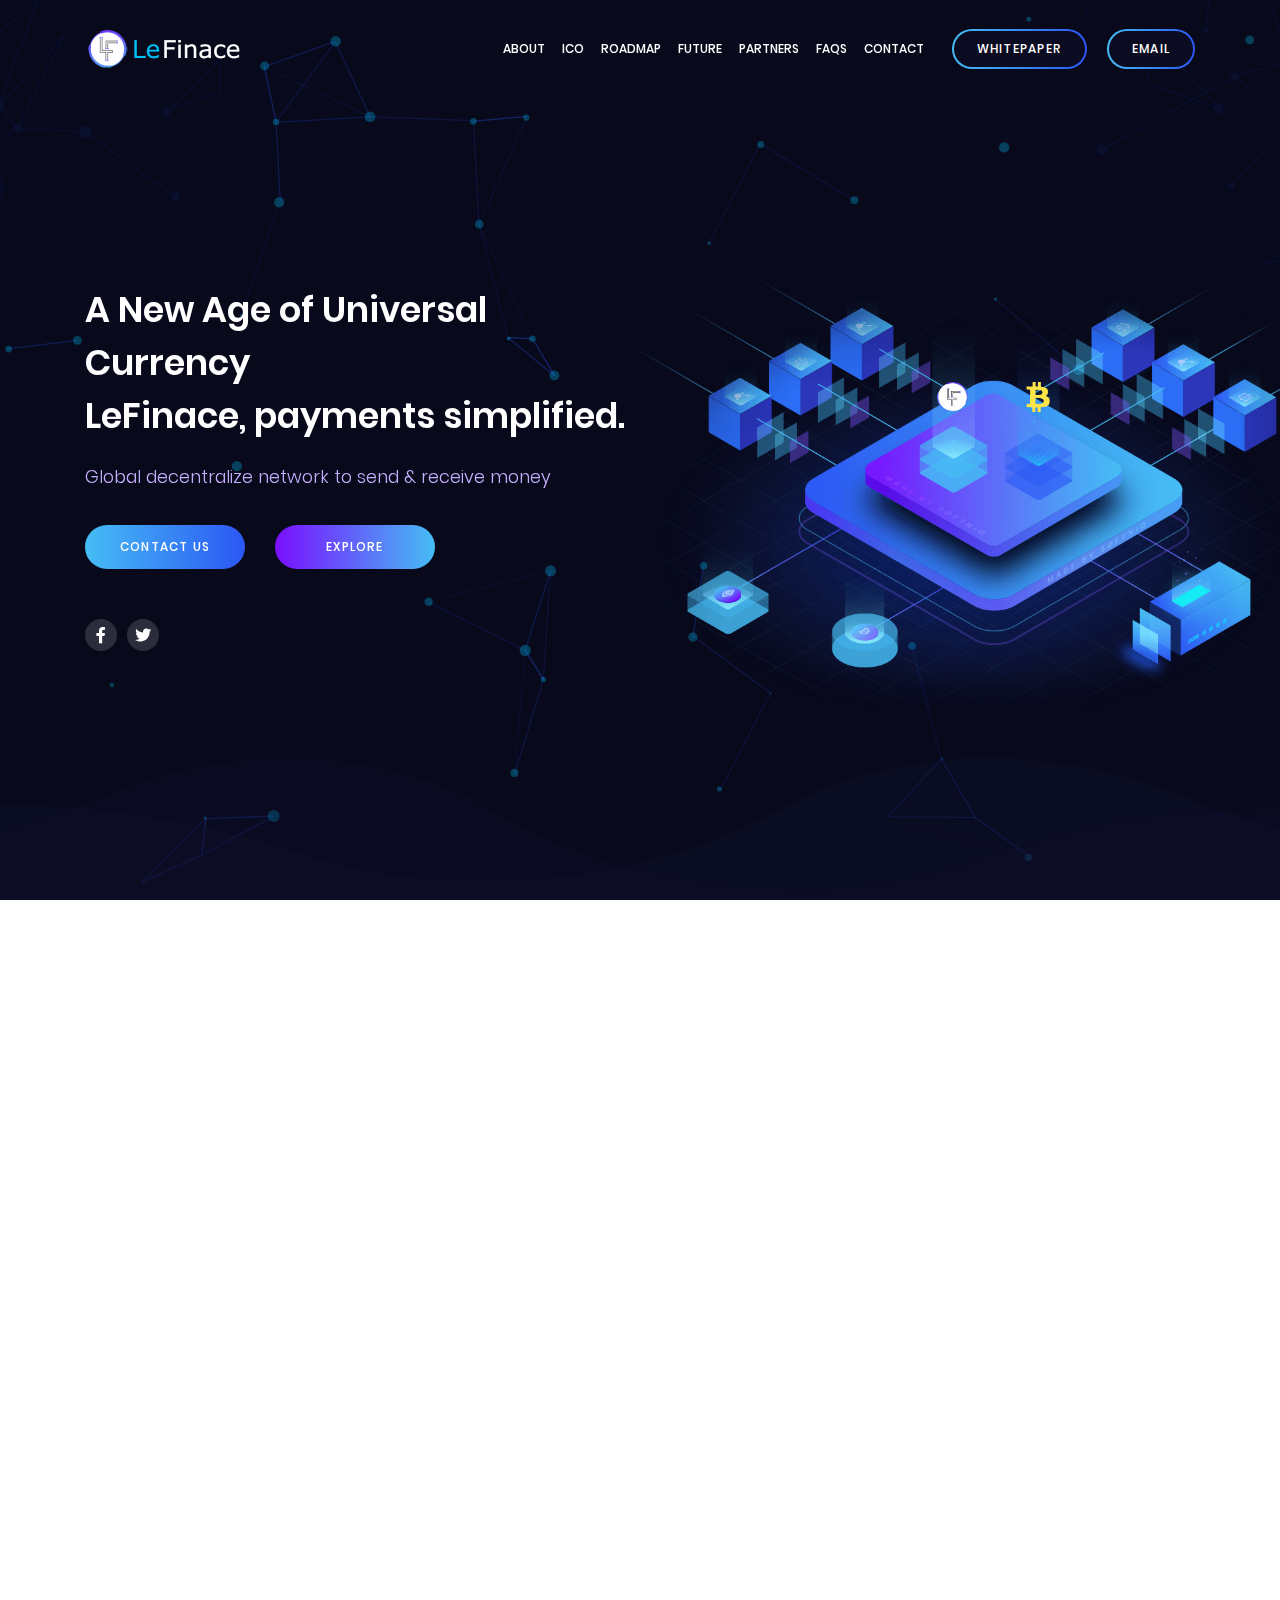
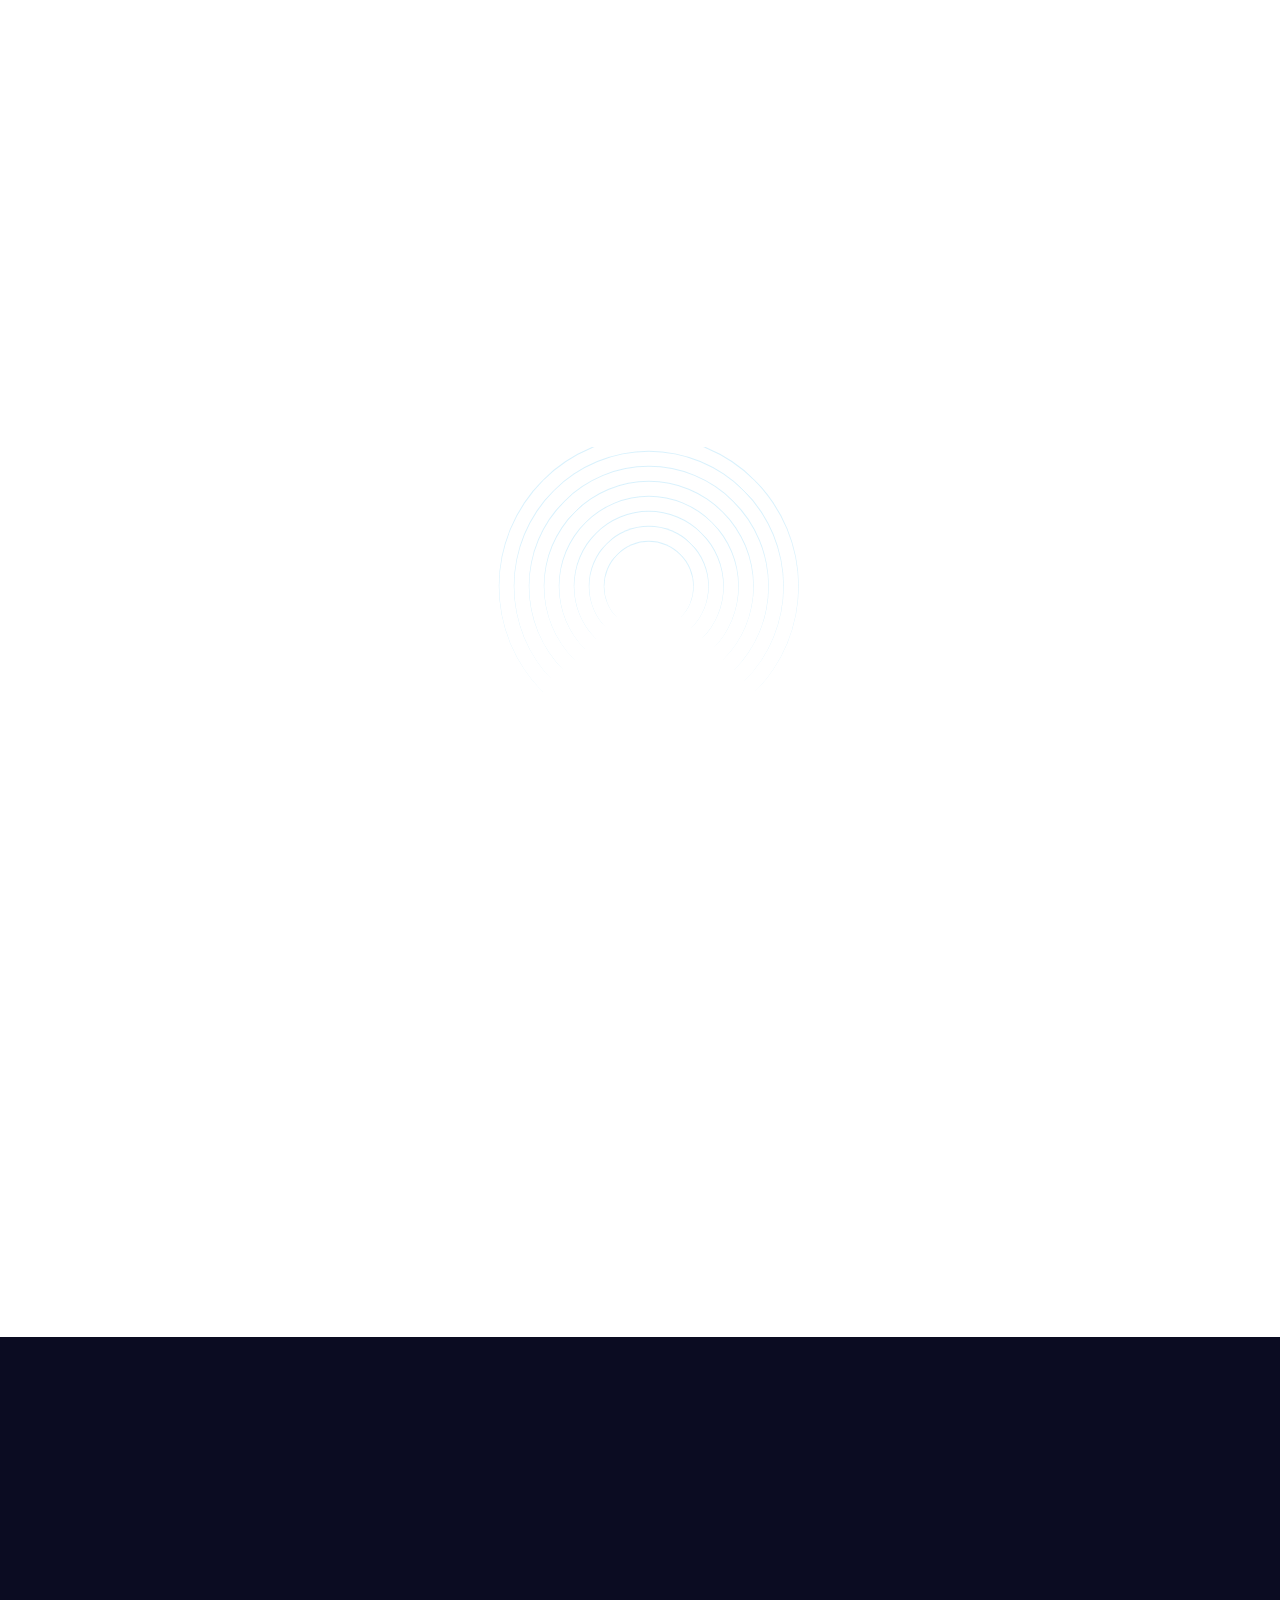
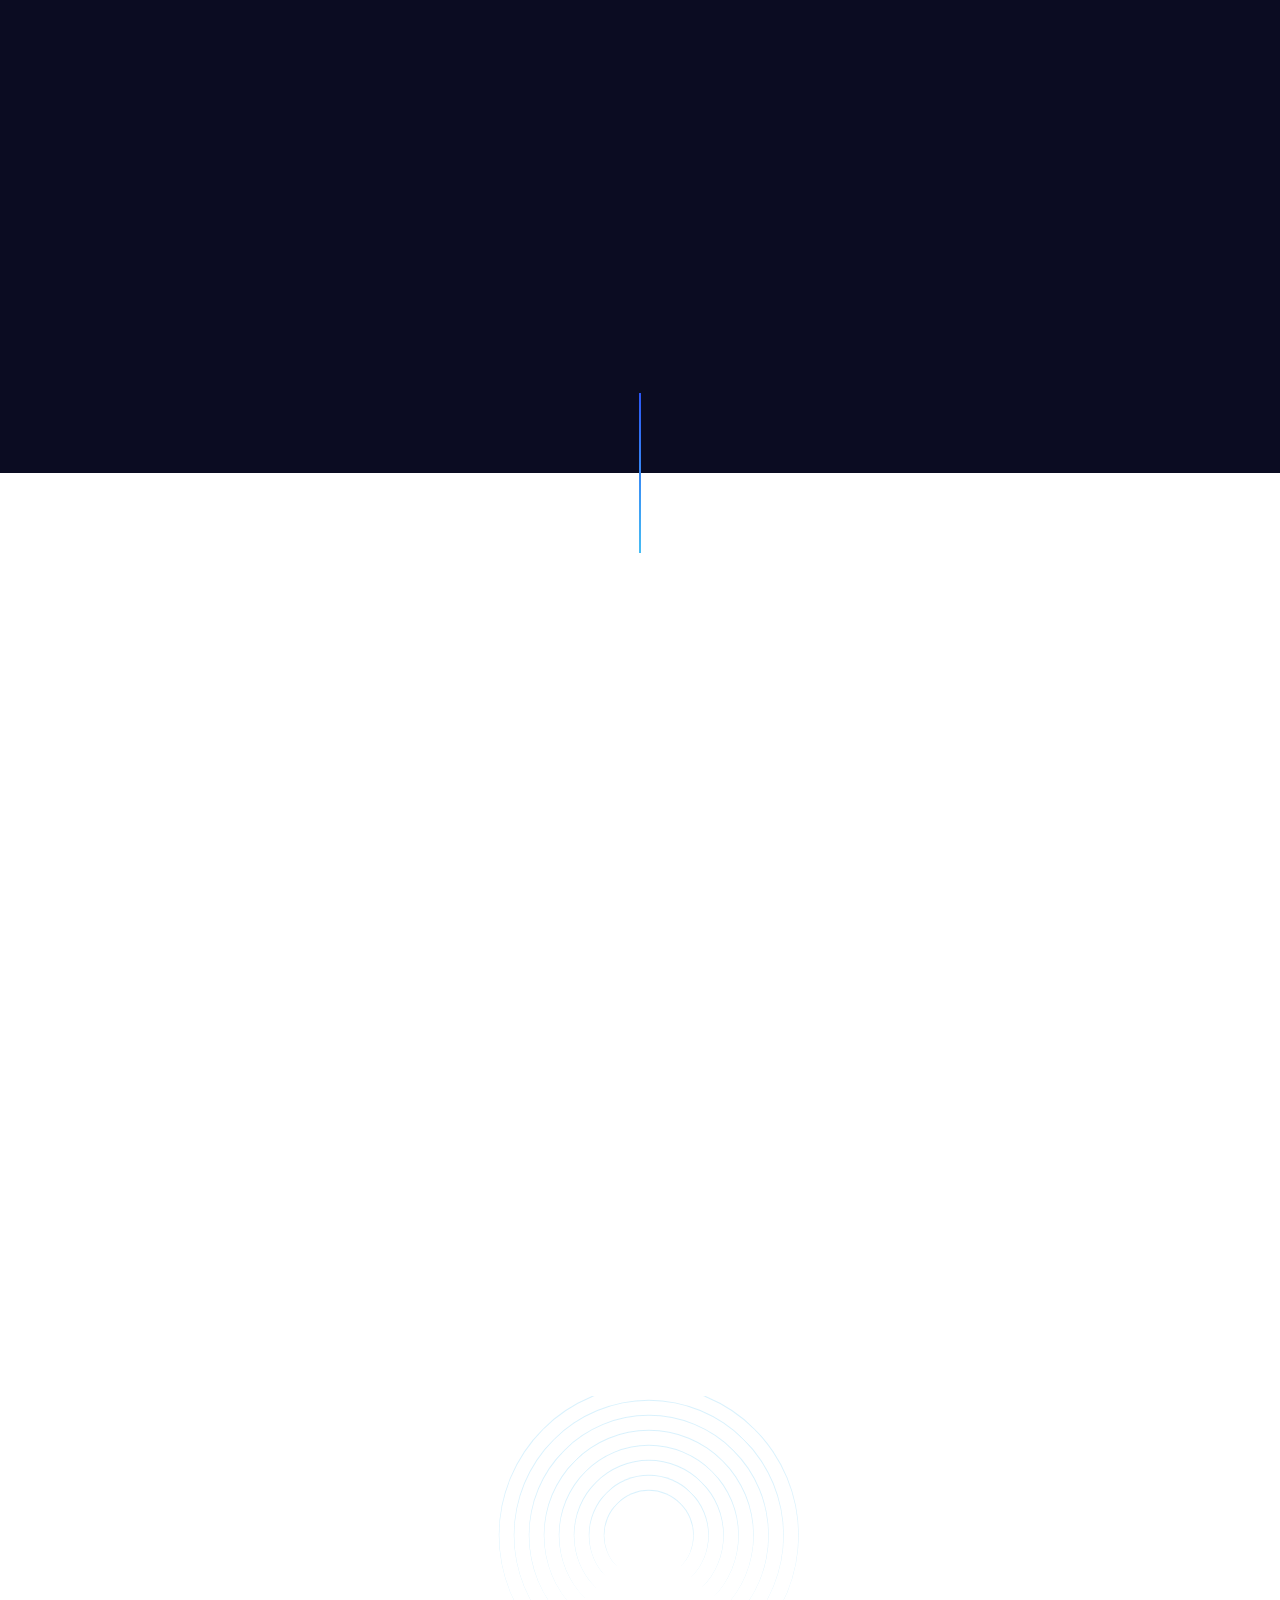
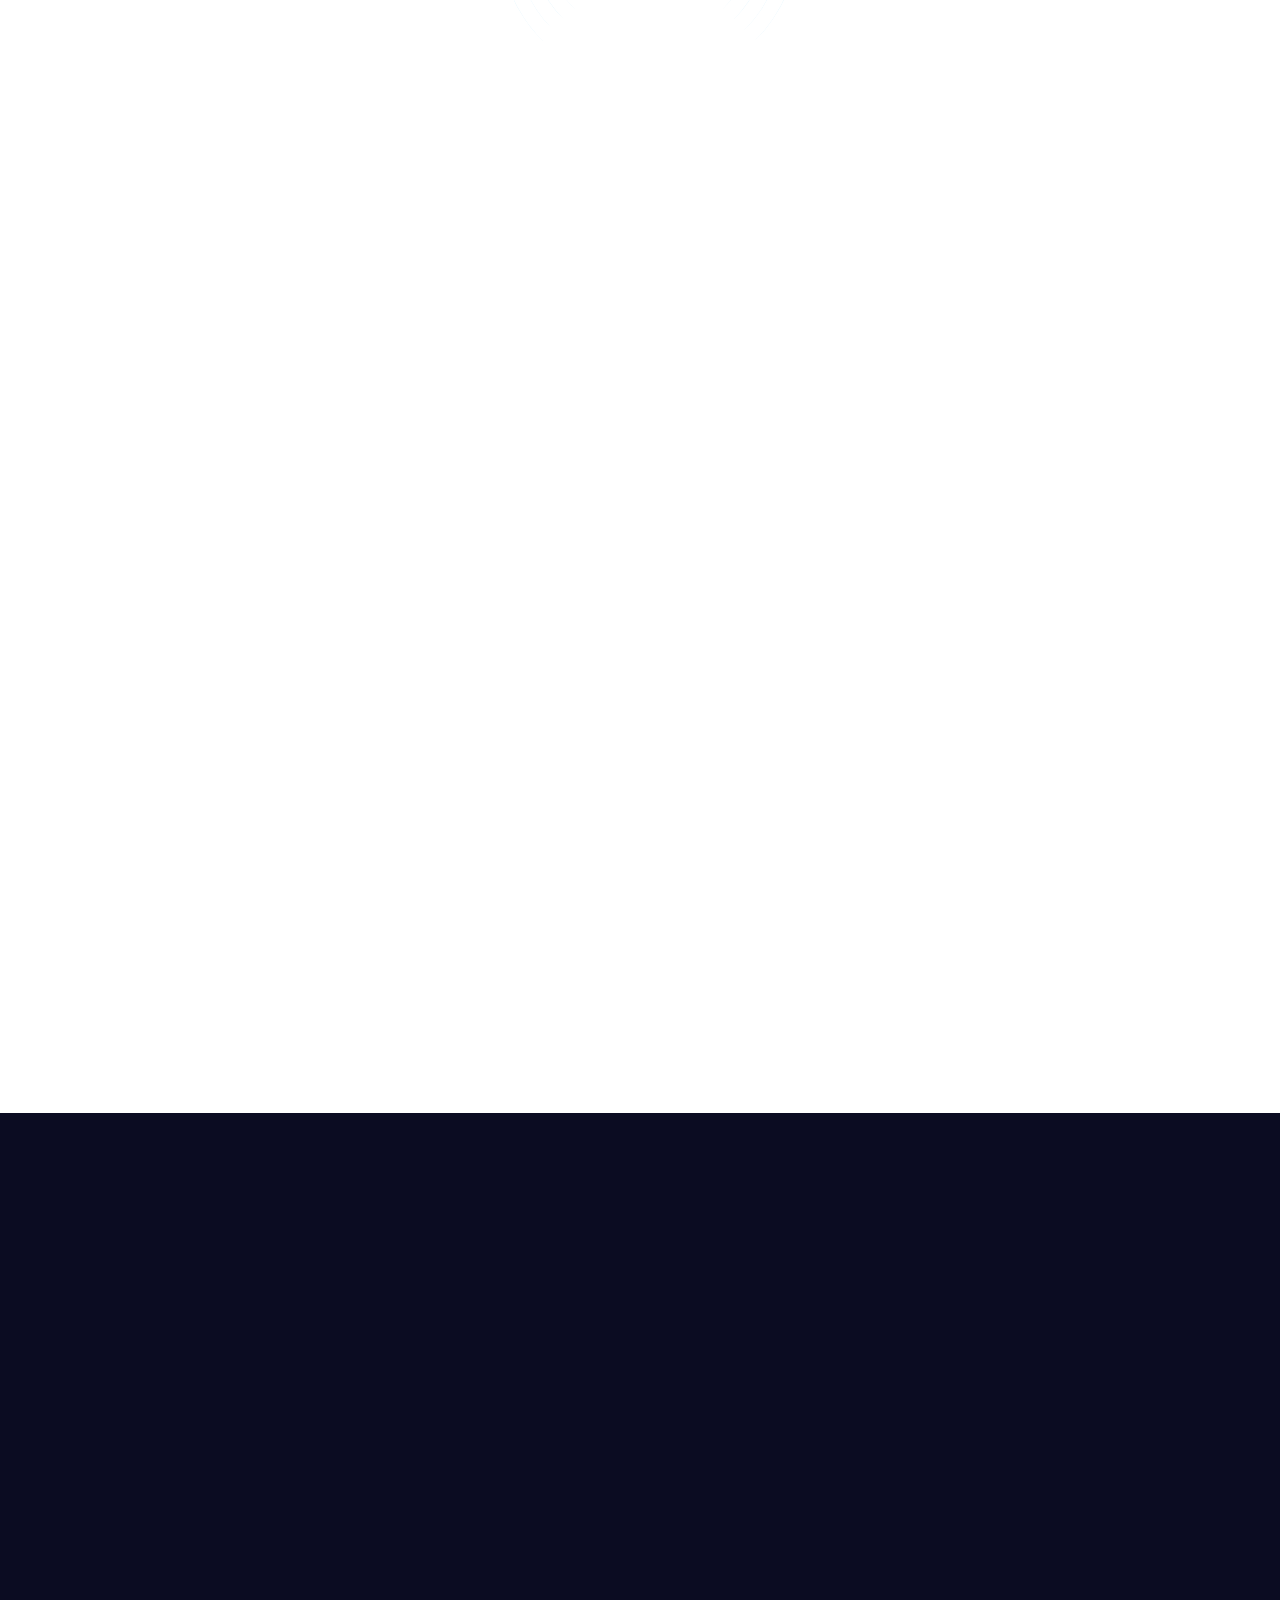
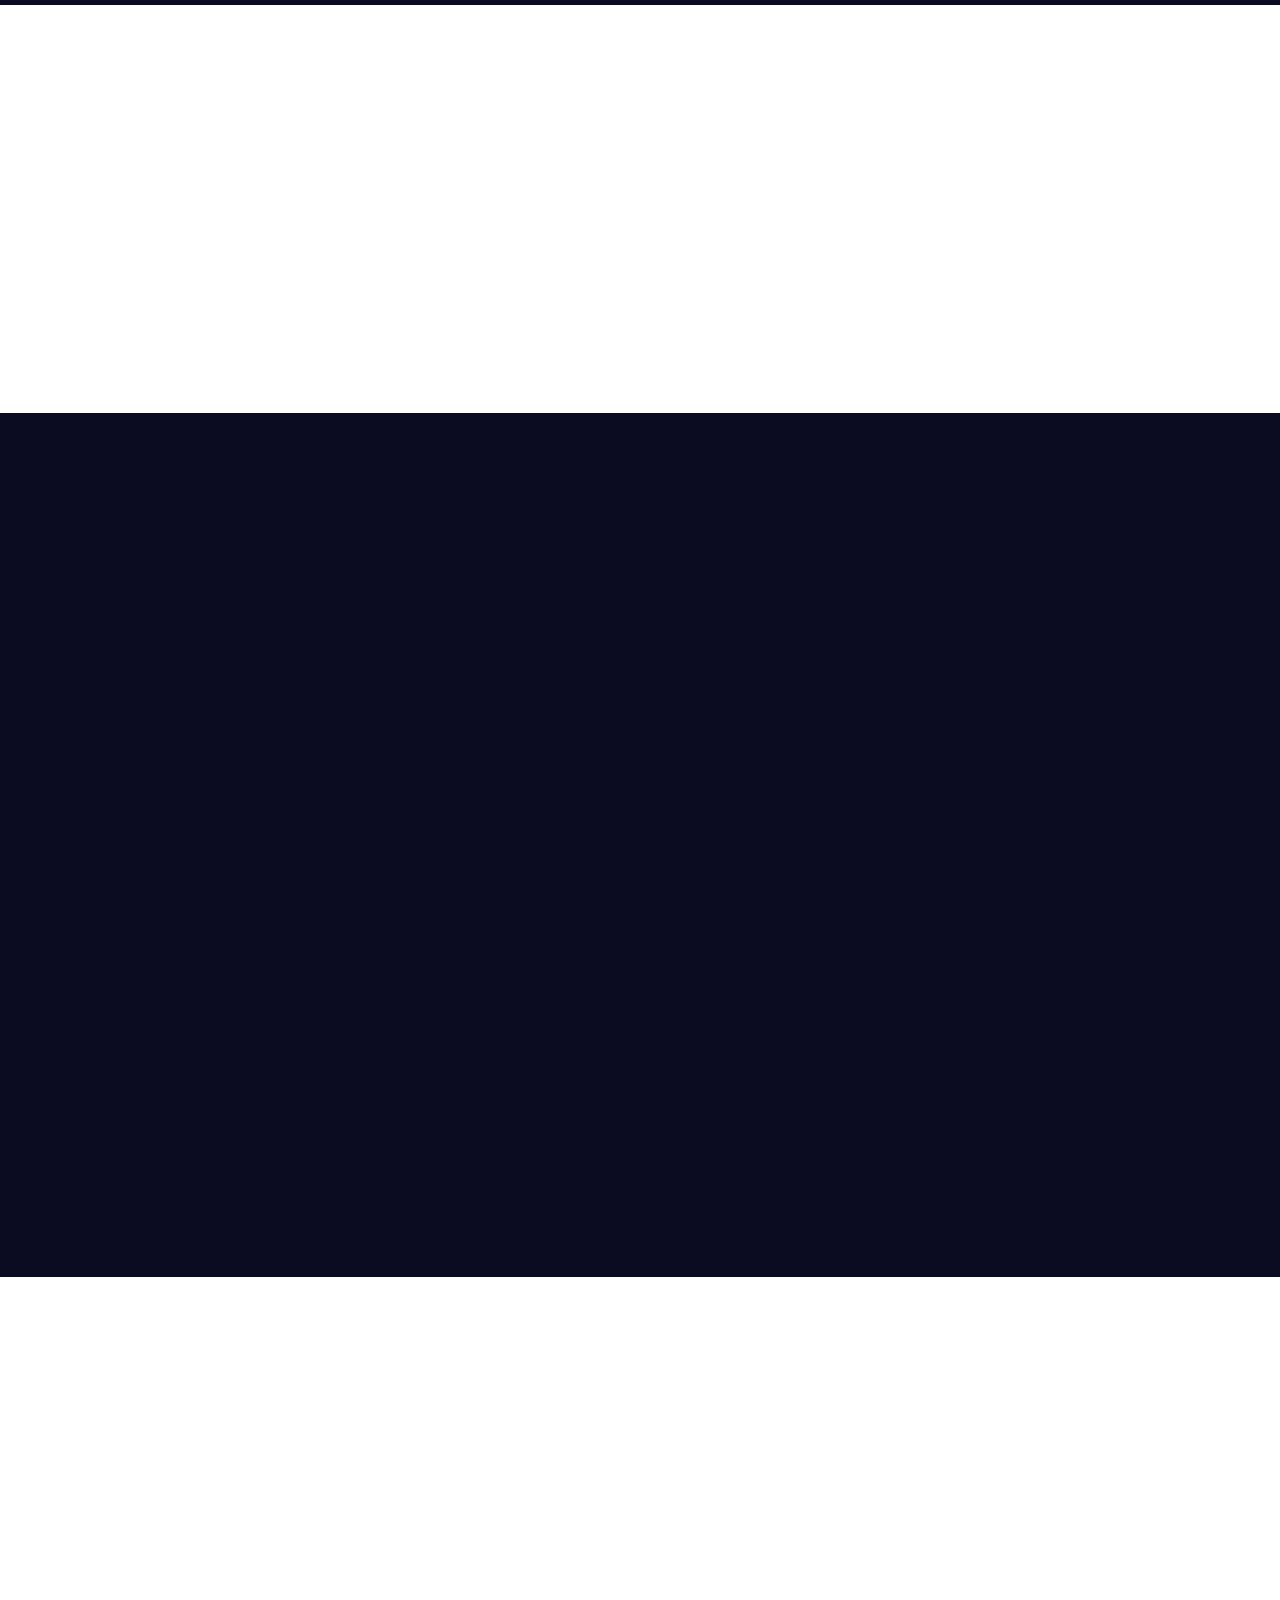
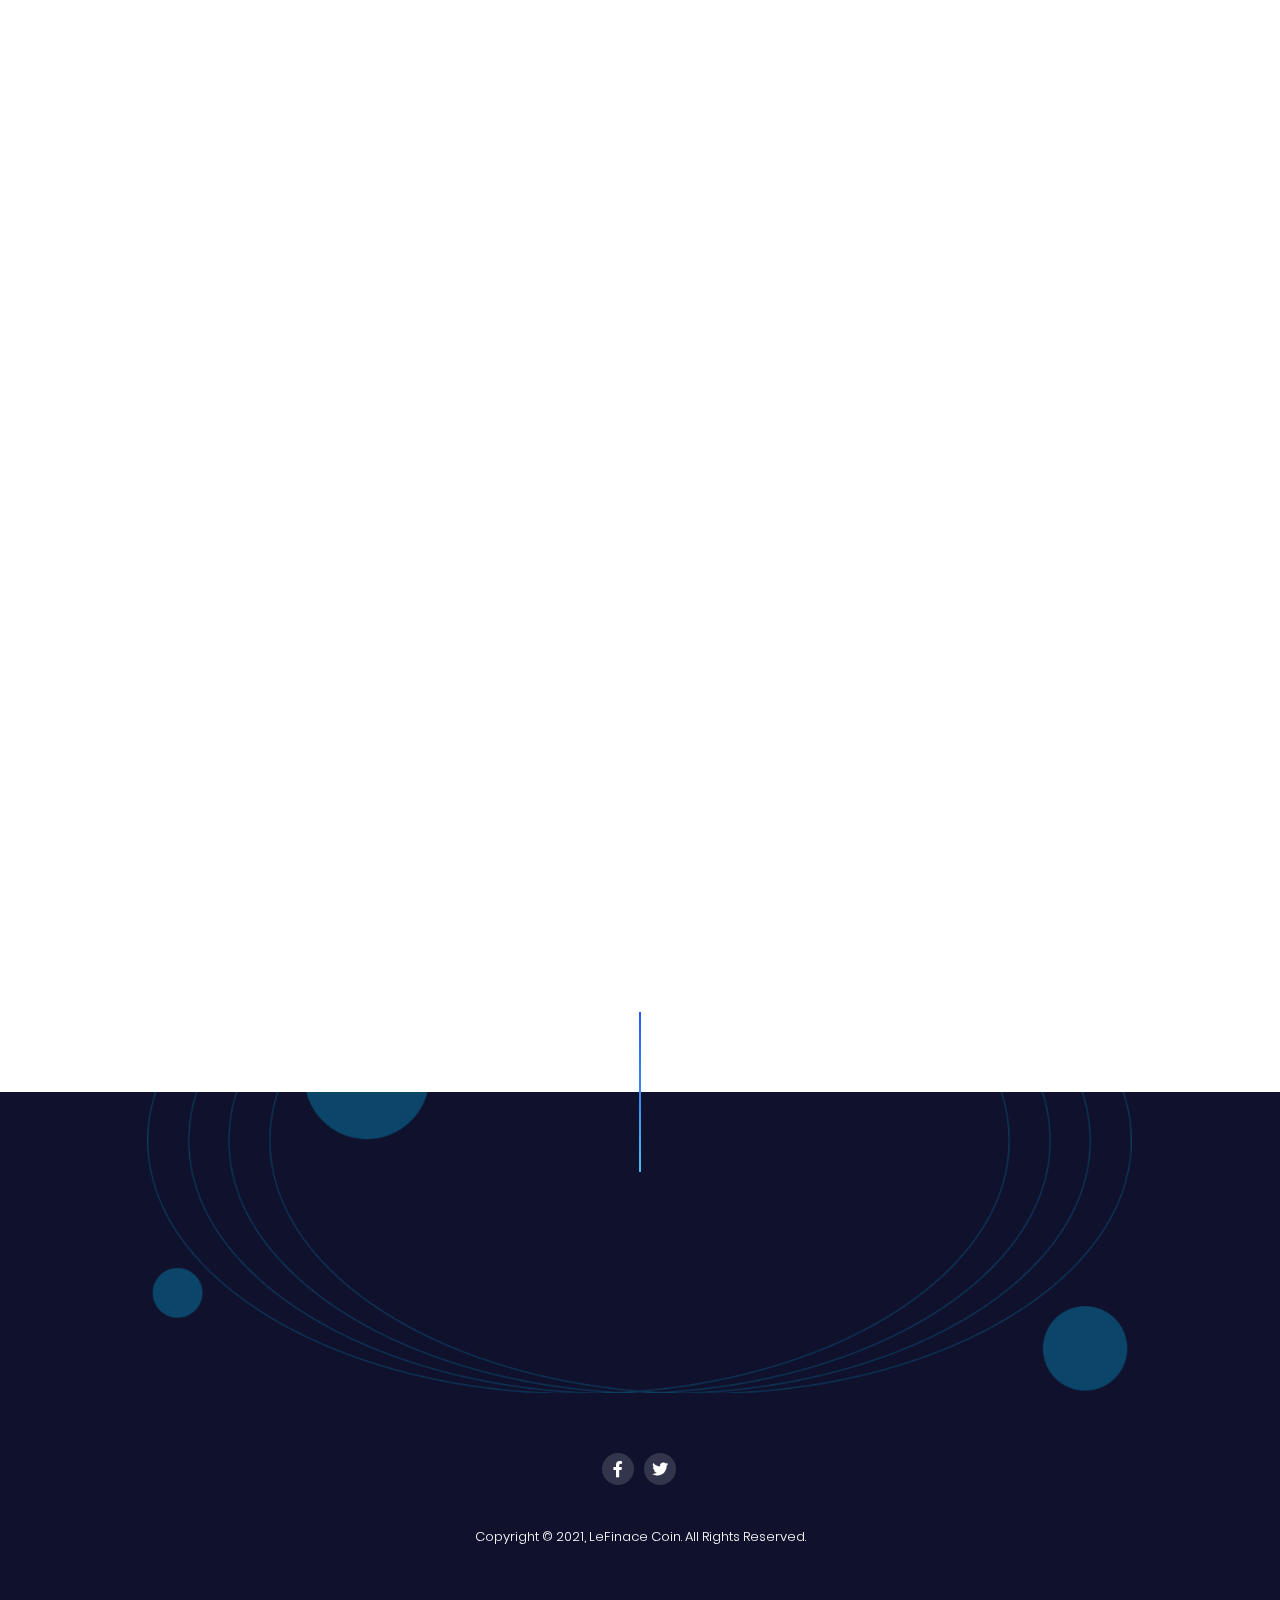
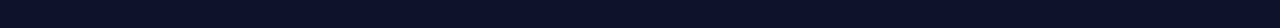
==== index.html @ d0186f38 "a" ====
<!DOCTYPE html>
<html lang="zxx" class="js">
<head>
	<meta charset="utf-8">
<meta name="author" content="Softnio">
<meta name="viewport" content="width=device-width, initial-scale=1, shrink-to-fit=no">
<meta name="description" content="">
<!-- Fav Icon  -->
<link rel="shortcut icon" href="images/favicon.png">
<!-- Site Title  -->
<title>LeFinace | Payments Simplified. New Trending Cryptocurrency 2021</title>
<!-- Bundle and Base CSS -->
<link rel="stylesheet" href="assets/css/vendor.bundle.css?ver=1930">
<link rel="stylesheet" href="assets/css/style-dark.css?ver=1930" id="changeTheme">
<!-- Extra CSS -->
<link rel="stylesheet" href="assets/css/theme.css?ver=1930">



<!-- Global site tag (gtag.js) - Google Analytics -->
<script async src="https://www.googletagmanager.com/gtag/js?id=G-PCVY058B8C"></script>
<script>
  window.dataLayer = window.dataLayer || [];
  function gtag(){dataLayer.push(arguments);}
  gtag('js', new Date());

  gtag('config', 'G-PCVY058B8C');
</script>

</head>


    <body class="nk-body body-wider theme-dark mode-onepage">

	<div class="nk-wrap">
		<header class="nk-header page-header is-transparent is-sticky is-shrink is-dark" id="header">
		    <!-- Header @s -->
            <div class="header-main">
                <div class="header-container container">
                    <div class="header-wrap">
                        <!-- Logo @s -->
                        <div class="header-logo logo animated" data-animate="fadeInDown" data-delay=".65">
                            <a href="./" class="logo-link">
                                <img class="logo-dark" src="images/logo.png" srcset="images/logo.png 2x" alt="logo">
                                <img class="logo-light" src="images/logo.png" srcset="images/logo.png 2x" alt="logo">
                            </a>
                        </div>

                        <!-- Menu Toogle @s -->
                        <div class="header-nav-toggle">
                            <a href="#" class="navbar-toggle" data-menu-toggle="example-menu-04">
                                <div class="toggle-line">
                                    <span></span>
                                </div>
                            </a>
                        </div>

                        <!-- Menu @s -->
                        <div class="header-navbar header-navbar-s1">
                            <nav class="header-menu" id="example-menu-04">
                                <ul class="menu menu-s2 animated" data-animate="fadeInDown" data-delay=".75">
                                    <li class="menu-item"><a class="menu-link nav-link" href="#about">About</a></li>
                                    <li class="menu-item"><a class="menu-link nav-link" href="#token">ICO</a></li>
                                    <li class="menu-item"><a class="menu-link nav-link" href="#roadmap">Roadmap</a></li>
                                    <li class="menu-item"><a class="menu-link nav-link" href="#future">Future</a></li>
                                    <li class="menu-item"><a class="menu-link nav-link" href="#partners">Partners</a></li>
						            <li class="menu-item"><a class="menu-link nav-link" href="#faqs">FAQs</a></li>										
                                    <li class="menu-item"><a class="menu-link nav-link" href="#contact">Contact</a></li>
                                </ul>
                                <ul class="menu-btns animated" data-animate="fadeInDown" data-delay=".85">
                                    <li><a href="images/whitepaper-lefinace.pdf" target ="_blank" class="btn btn-rg btn-auto btn-outline btn-grad on-bg-theme btn-round"><span>Whitepaper</span></a></li>
                                    <li><a href="mailto:contact@lefinace.com" target="_blank" class="btn btn-rg btn-auto btn-outline btn-grad on-bg-theme btn-round"><span>Email</span></a></li>
                                </ul>
                            </nav>
                        </div><!-- .header-navbar @e -->
                    </div>                                                
                </div>
            </div><!-- .header-main @e -->
            <!-- Banner @s -->
            <div class="header-banner bg-theme-dark">
                <div class="nk-banner">
                    <div class="banner banner-mask-fix banner-fs banner-single tc-light">
                        <div class="banner-wrap">
                            <div class="container">
                                <div class="row align-items-center justify-content-center gutter-vr-30px">
                                    <div class="col-lg-6 order-lg-last">
                                        <div class="banner-gfx banner-gfx-re-s3 animated" data-animate="fadeInUp" data-delay="1.25">
                                            <img src="images/dark/gfx-d-dark.png" alt="header">
                                            <img class="banner-gfx-icon banner-gfx-icon-1" src="images/icons/icon-custom.png" alt="">
                                            <img class="banner-gfx-icon banner-gfx-icon-2" src="images/icons/icon-bitcoin.png" alt="">
                                        </div>
                                    </div>
                                    <div class="col-lg-6">
                                        <div class="banner-caption wide-auto text-center text-lg-left">
                                            <div class="cpn-head mt-0">
                                                <h1 class="title title-xl-2 title-semibold animated" data-animate="fadeInUp" data-delay="1.35">A New Age of Universal Currency <br/>LeFinace, payments simplified.</h1>
                                            </div>
                                            <div class="cpn-text cpn-text-s1">
                                                <p class="lead animated" data-animate="fadeInUp" data-delay="1.45">Global decentralize network to send &amp; receive money</p>
                                            </div>
                                            <div class="cpn-btns">
                                                <ul class="btn-grp animated" data-animate="fadeInUp" data-delay="1.55">
                                                    <li><a href="mailto:contact@lefinace.com" target="_blank" class="btn btn-md btn-grad btn-round">Contact Us</a></li>
                                                    <li><a href="#about" class="btn btn-md btn-grad btn-grad-alternet btn-round">Explore</a></li>
                                                </ul>
                                            </div>
                                            <div class="cpn-social">
                                                <ul class="social">
                                                    <li class="animated" data-animate="fadeInUp" data-delay="1.65"><a href="https://www.facebook.com/LeFinace-102730788881539" target="_blank"><em class="social-icon fab fa-facebook-f"></em></a></li>
                                                    <li class="animated" data-animate="fadeInUp" data-delay="1.7"><a href="https://twitter.com/lefinace" target="_blank"><em class="social-icon fab fa-twitter"></em></a></li>
                                                </ul>
                                            </div>
                                        </div>
                                    </div><!-- .col -->
                                </div><!-- .row -->
                            </div>
                        </div>
                    </div>
                </div><!-- .nk-banner -->
                <div class="nk-ovm mask-c-dark shape-v mask-contain-bottom"></div>
                
                <!-- Place Particle Js -->
                <div id="particles-bg" class="particles-container particles-bg" data-pt-base="#00c0fa" data-pt-base-op=".3" data-pt-line="#2b56f5" data-pt-line-op=".5" data-pt-shape="#00c0fa" data-pt-shape-op=".2"></div>
            </div>
			<!-- .header-banner @e -->
		</header>
				
        <main class="nk-pages">
            <section class="section bg-white ov-h" id="about">
                <div class="container">
                    <!-- Block @s -->
                    <div class="nk-block nk-block-text-wrap">
                        <div class="row align-items-center justify-content-center justify-content-md-between gutter-vr-30px">
                            <div class="col-mb-9 col-sm-7 col-md-6 col-lg-5 order-md-last">
                                <div class="nk-block-img animated" data-animate="fadeInUp" data-delay=".1">
                                    <img src="images/light/gfx-z-a.png" alt="app">
                                </div>
                            </div>
                            <div class="col-sm-10 col-md-6 text-center text-md-left">
                                <div class="nk-block-text">
                                    <h2 class="title animated" data-animate="fadeInUp" data-delay=".2">We’ve built a currency <br>to buy and sell products & services - ONLINE</h2>
                                    <p class="lead animated" data-animate="fadeInUp" data-delay=".3">With so many cryptocurrencies rising, there still hasn't been anything that has made using cryptocurrencies and transfering money for "casual users" easy! 
										<br/>Well, we're here to help. Our goal is to provide the easiest way to send and receive money online with the least transaction fees and "Tech" experience.</p>
                                    <a href="https://www.youtube.com/watch?v=6Gu2QMTAkEU" class="video-popup btn-play-wrap animated" data-animate="fadeInUp" data-delay=".4">
                                        <div class="btn-play btn-play-sm btn-play-s2">
                                            <em class="btn-play-icon"></em>
                                        </div>
                                        <div class="btn-play-text">
                                            <span class="text-sm">Watch Video</span>
                                            <span class="text-xs">How crypto works</span>
                                        </div>
                                    </a>
                                </div>
                            </div>
                        </div><!-- .row -->
                    </div><!-- .block @e -->
                </div>
            </section>
            <!-- // -->
            <section class="section bg-white py-0 ov-h">
                <div class="container">
                    <!-- Block @s -->
                    <div class="nk-block nk-block-features-2">
                        <div class="row align-items-center gutter-vr-30px justify-content-center justify-content-md-between">
                            <div class="col-mb-9 col-sm-7 col-md-6 col-lg-5">
                                <div class="gfx py-4 animated" data-animate="fadeInUp" data-delay=".1">
                                    <img src="images/light/gfx-z-b.png" alt="gfx">
                                </div>
                            </div><!-- .col -->
                            <div class="col-sm-10 col-md-6 text-center text-md-left">
                                <!-- Section Head @s -->
                                <div class="nk-block-text">
                                    <h4 class="title title-lg animated" data-animate="fadeInUp" data-delay=".2">What is <u>LeFinace</u> Cryptocurrency ?</h4>
                                    <p class="lead animated" data-animate="fadeInUp" data-delay=".3">Our main goal is to simply PAYMENTS</p>
                                    <p class="animated" data-animate="fadeInUp" data-delay=".4">With each day, new cryptocurrencies coming into the world. It's becoming very important to make it easily available to use for everyday use and people. The goal we have in our mind with LeFinace Coin is to increase the adaption of cryptocurrencies to every people all around the globe. Everyday, world is coming together and becoming more interconnected, but to transfer money, we are still stucked with the old broken ways.</p>
                                    <p class="animated" data-animate="fadeInUp" data-delay=".5">To solve that, we have launched Finace Coin. We have already started plans to bring Finace coin closer to the people and be easily accessible by every transaction, social, and/or personal app and websites.</p>
                                </div>
                            </div>
                        </div><!-- .row -->
                    </div><!-- .block @e -->
                </div>
            </section>
            <!-- // -->
            <section class="section bg-white">
                <div class="container">
                    <div class="section-head text-center wide-auto-sm">
                        <div class="section-head-line">
							<span class="line-1"></span><span class="line-2"></span><span class="line-3"></span><span class="line-4"></span>
							<span class="line-5"></span><span class="line-6"></span><span class="line-7"></span><span class="line-8"></span>
						</div>
                        <h2 class="title title-s4 animated" data-animate="fadeInUp" data-delay=".1" title="APPS">The LeFinace Apps</h2>
                        <p class="animated" data-animate="fadeInUp" data-delay=".2">Soon we will start launching multiple apps and websites integrated with Lefinace coin to increase the demand and usablity of Lefinace coins.</p>
                    </div>
                    <!-- Block @s -->
                    <div class="nk-block nk-block-text-wrap">
                        <div class="row align-items-center justify-content-center justify-content-md-between gutter-vr-30px">
                            <div class="col-mb-9 col-sm-7 col-md-6">
                                <div class="nk-block-img animated" data-animate="fadeInUp" data-delay=".3">
                                    <img src="images/light/gfx-z-c.png" alt="app">
                                </div>
                            </div>
                            <div class="col-sm-10 col-md-6 col-lg-5">
                                <div class="nk-block-text ml-lg-3 ml-xl-0">
                                    <p class="animated" data-animate="fadeInUp" data-delay=".4">To distribute Lefinace coins all around the world. We will be partnering up and making our own services in following categories:</p>
                                    <ul class="list list-dot pdb-r">
                                        <li class="animated" data-animate="fadeInUp" data-delay=".5">Instant Payments</li>
                                        <li class="animated" data-animate="fadeInUp" data-delay=".55">Trading</li>
                                        <li class="animated" data-animate="fadeInUp" data-delay=".65">Cryptocurrency Wallets</li>
                                        <li class="animated" data-animate="fadeInUp" data-delay=".7">Fun Apps</li>
                                        <li class="animated" data-animate="fadeInUp" data-delay=".75">In-house Payments</li>
                                    </ul>
                                    <ul class="btn-grp justify-content-center justify-content-md-start">
                                        <li class="animated" data-animate="fadeInUp" data-delay=".85"><a class="btn btn-grad btn-round btn-md">Coming Soon</a></li>
                                        <li class="animated" data-animate="fadeInUp" data-delay=".95">
                                          <!--  <ul class="btn-grp gutter-15px">
                                                <li><a href="#"><em class="fab fa-apple"></em></a></li>
                                                <li><a href="#"><em class="fab fa-android"></em></a></li>
                                                <li><a href="#"><em class="fab fa-windows"></em></a></li>
                                            </ul>-->
                                        </li>
                                    </ul>
                                </div>
                            </div>
                        </div><!-- .row -->
                    </div><!-- .block @e -->
                </div>
            </section>
            <!-- // -->
            <section class="section section-tokensale tc-light bg-theme" id="token">
                <!-- Block @s -->
                <div class="container">
                    <div class="section-head text-center wide-auto-sm">
                        <h2 class="title title-s4 animated" data-animate="fadeInUp" data-delay=".1" title="ICO">Initial Coin Offerings</h2>
                        <p class="animated" data-animate="fadeInUp" data-delay=".2">Good News! We are now closer than ever to our first EXCLUSIVE LeFinace Initial coin offering. On 1st of November, we'll start selling some of our coins at special discount for a limited time.<br/>
						</p>
                    </div>
                    <div class="nk-block nk-block-token mgb-m30">
                        <div class="row align-items-center justify-content-between gutter-vr-50px">
                            <div class="col-lg-6">
                                <div class="row gutter-vr-30px">
                                    <div class="col-sm-6">
                                        <div class="stage-info animated" data-animate="fadeInUp" data-delay=".3">
                                            <h6 class="title title-s6 title-xs-s2">Start Date</h6>
                                            <p>November 01, 2021 (12:00AM CET)</p>
                                        </div>
                                    </div><!-- .col  -->
                                    <div class="col-sm-6">
                                        <div class="stage-info animated" data-animate="fadeInUp" data-delay=".4">
                                            <h6 class="title title-s6 title-xs-s2">Number of tokens for sale</h6>
                                            <p>1,000,000,000 / 5,000,000,000 LFT</p>
                                        </div>
                                    </div><!-- .col  -->
                                    <div class="col-sm-6">
                                        <div class="stage-info animated" data-animate="fadeInUp" data-delay=".5">
                                            <h6 class="title title-s6 title-xs-s2">End Date</h6>
                                            <p>November 20, 2021 (12:00AM CET)</p>
                                        </div>
                                    </div><!-- .col  -->
                                    <div class="col-sm-6">
                                        <div class="stage-info animated" data-animate="fadeInUp" data-delay=".7">
                                            <h6 class="title title-s6 title-xs-s2">Acceptable currencies</h6>
                                            <p>BNB, ETH, BTC, USDT (Tether)</p>
                                        </div>
                                    </div><!-- .col  -->
                                    <div class="col-sm-6">
                                        <div class="stage-info animated" data-animate="fadeInUp" data-delay=".8">
                                            <h6 class="title title-s6 title-xs-s2">Minimal transaction amount</h6>
                                            <p>Starting from 1.00 USDT</p>
                                        </div>
                                    </div><!-- .col  -->
                                </div><!-- .row  -->
                            </div>
                            <div class="col-lg-5">
                                <div class="token-status token-status-s5 bg-theme-alt round no-bd animated" data-animate="fadeInUp" data-delay=".9">
                                    <div class="token-box token-box-s3">
                                        <script class="18b6e225ad87dcb74ecb7b95153c2cb0" src="https://w.promofeatures.com/js/timer/18b6e225ad87dcb74ecb7b95153c2cb0.js?v=1635280037"></script>


                                    </div>
                                    <div class="token-action">
                                        <a class="btn btn-md btn-grad btn-round" href="mailto:contact@lefinace.com" target="_blank">Email Us | Buy LeFinace</a>
                                    </div><br/>
                                    <ul class="icon-list">
                                    </ul>
                                </div>
                            </div>
                        </div>
                    </div><!-- .block @e -->
                   <!-- <div class="nk-block">
                        <div class="row justify-content-center gutter-vr-40px">
                            <div class="col-md-6 col-mb-8">
                                <div class="single-chart">
                                    <h3 class="mgb-l text-center title-lg animated" data-animate="fadeInUp" data-delay=".1">Distribution <br>of tokens</h3>
                                    <div class="chart animated" data-animate="fadeInUp" data-delay=".2">
                                        <img src="images/dark/e-dark.png" alt="chart">
                                    </div>
                                </div>
                            </div>
                            <div class="col-md-6 col-mb-8">
                                <div class="single-chart">
                                    <h3 class="mgb-l text-center title-lg animated" data-animate="fadeInUp" data-delay=".3">Use <br>of proceeds</h3>
                                    <div class="chart animated" data-animate="fadeInUp" data-delay=".4">
                                       <img src="images/dark/f-dark.png" alt="chart">
                                    </div>
                                </div>
                            </div>
                        </div>
                    </div><!-- .block @e -->
                </div>
            </section>
            <!-- // -->
            <section class="section bg-white section-connect" id="roadmap">
                <div class="container ov-h">
                    <div class="section-head text-center wide-auto-sm">
                        <h2 class="title title-s4 animated" data-animate="fadeInUp" data-delay=".1" title="Journey">Our Roadmap</h2>
                    </div><!-- .section-head @e -->
                </div>
                <!-- Block @s -->
                <div class="nk-block ov-h">
                    <div class="container">
                        <div class="roadmap-list animated" data-animate="fadeInUp" data-delay=".2">
                            <div class="roadmap-item roadmap-item-sm roadmap-done">
                                <div class="roadmap-innr">
                                    <h6 class="roadmap-title roadmap-title-s2">20 October 2021</h6>
                                    <p>Launched LeFinace Cryptocurrency</p>
                                </div>
                            </div><!-- .roadmap-item -->
                            <div class="roadmap-item roadmap-done">
                                <div class="roadmap-innr">
                                    <h6 class="roadmap-title roadmap-title-s2">26 October 2021</h6>
                                    <p>Launched Official LeFinace Website and Whitepaper</p>
                                </div>
                            </div>
                            <div class="roadmap-item roadmap-item-lg">
                                <div class="roadmap-innr">
                                    <h6 class="roadmap-title roadmap-title-s2">01 November 2021</h6>
                                    <p>Initial Coin Offering (ICO) starts </p>
                                </div>
                            </div>
                            <div class="roadmap-item">
                                <div class="roadmap-innr">
                                    <h6 class="roadmap-title roadmap-title-s2">10 November 2021</h6>
                                    <p>Dev of Apps &amp; Partnership starts</p>
                                </div>
                            </div>
                            <div class="roadmap-item roadmap-item-sm">
                                <div class="roadmap-innr">
                                    <h6 class="roadmap-title roadmap-title-s2">01 January 2022</h6>
                                    <p>First 100 Million coins burning</p>
                                </div>
                            </div>
                            <div class="roadmap-item">
                                <div class="roadmap-innr">
                                    <h6 class="roadmap-title roadmap-title-s2">01 July 2022</h6>
                                    <p>Second 100 Million coins burning</p>
                                </div>
                            </div>
                            <div class="roadmap-item roadmap-item-lg">
                                <div class="roadmap-innr">
                                    <h6 class="roadmap-title roadmap-title-s2">TBA</h6>
                                    <p>TBA</p>
                                </div>
                            </div>
                            <div class="roadmap-item">
                                <div class="roadmap-innr">
                                    <h6 class="roadmap-title roadmap-title-s2">TBA</h6>
                                    <p>TBA</p>
                                </div>
                            </div>
                            <div class="roadmap-item roadmap-item-sm">
                                <div class="roadmap-innr">
                                    <h6 class="roadmap-title roadmap-title-s2">TBA</h6>
                                    <p>TBA</p>
                                </div>
                            </div>
                            <div class="roadmap-item">
                                <div class="roadmap-innr">
                                    <h6 class="roadmap-title roadmap-title-s2">TBA</h6>
                                    <p>TBA</p>
                                </div>
                            </div>
                            <div class="roadmap-item roadmap-item-lg">
                                <div class="roadmap-innr">
                                    <h6 class="roadmap-title roadmap-title-s2">TBA</h6>
                                    <p>TBA</p>
                                </div>
                            </div>
                        </div>
                    </div>
                </div><!-- .block @e -->
            </section>
            <section class="section bg-white" id="future">
                <div class="container">
                    <div class="section-head text-center wide-auto-sm">
                        <div class="section-head-line">
							<span class="line-1"></span><span class="line-2"></span><span class="line-3"></span><span class="line-4"></span>
							<span class="line-5"></span><span class="line-6"></span><span class="line-7"></span><span class="line-8"></span>
						</div>
                        <h2 class="title title-s4 animated" data-animate="fadeInUp" data-delay=".1" title="Future">Our Plans</h2>
                        <p class="animated" data-animate="fadeInUp" data-delay=".2">LeFinace Coin is an ideal coin with an optimistic approach of simplified payments. It will make coins transfer as easy as text message.</p>
                    </div>
                    <!-- Block @s -->
                    <div class="nk-block nk-block-text-wrap">
                        <div class="row align-items-center justify-content-center justify-content-md-between gutter-vr-30px">
                          <!--  <div class="col-mb-9 col-sm-7 col-md-6">
                                <div class="nk-block-img animated" data-animate="fadeInUp" data-delay=".3">
                                    <img src="images/light/gfx-z-c.png" alt="app">
                                </div>
                            </div>-->
                            <div class="col-lg-10 col-md-6 col-lg-5">
                                <div class="nk-block-text ml-lg-3 ml-xl-0">
                                    <ul class="list list-dot pdb-r">
                                        <li class="animated" data-animate="fadeInUp" data-delay=".5"><b>LeFinace Tech :</b><br/>
											LeFinace Messaging App, No more switching apps for payment. Now payment will be a text away.</li>
                                        <li class="animated" data-animate="fadeInUp" data-delay=".55"><b>LeFinace Arena :</b><br/>
											Gaming era and crypto meets at one place. Play and Win Coins coming. Determined to bring kids closer to crypto.</li>
                                        <li class="animated" data-animate="fadeInUp" data-delay=".65"><b>Burning at glance :</b><br/>
											20% of supply is held for Burning. We got our coins on fire. 2 scheduled burnings and remaining random. For dates download Whitepaper.</li>
                                        <li class="animated" data-animate="fadeInUp" data-delay=".7"><b>Stake & Earn APY :</b><br/>
											We offer 6 Months locked staking. More you stake more you earn. We will be listing on exchange in 3 months after launch.</li>
                                        <li class="animated" data-animate="fadeInUp" data-delay=".75"><b>Colabortions :</b><br/>
											We are looking into multiple companies to partner up with. If you are interested, you can contact too.</li>
                                    </ul>
                                    <ul class="btn-grp justify-content-center justify-content-md-start">
                                        <li class="animated" data-animate="fadeInUp" data-delay=".85"><a href="images/lefinace-lft-plan.jpeg" target="_blank" class="btn btn-grad btn-round btn-md">Download Our Plan</a></li>
                                        <li class="animated" data-animate="fadeInUp" data-delay=".95">
                                          <!--  <ul class="btn-grp gutter-15px">
                                                <li><a href="#"><em class="fab fa-apple"></em></a></li>
                                                <li><a href="#"><em class="fab fa-android"></em></a></li>
                                                <li><a href="#"><em class="fab fa-windows"></em></a></li>
                                            </ul>-->
                                        </li>
                                    </ul>
                                </div>
                            </div>
							<div class="row justify-content-center col-md-9"> 
                                <div class="nk-block-img animated" data-animate="fadeInUp" data-delay=".3">
                                    <img src="images/light/LeFinace-apps-transfer-money.webp" alt="app">
                                </div>
                            </div>
                        </div><!-- .row -->
                    </div><!-- .block @e -->
                </div>
            </section>
            <!-- // -->
            <section class="section bg-theme tc-light ov-h">
                <div class="container">
                    <div class="section-head section-head-sm text-center wide-auto-sm">
                        <h2 class="title title-s4 animated" data-animate="fadeInUp" data-delay=".1" title="team">Powered by YOU</h2>
                        <p class="animated" data-animate="fadeInUp" data-delay=".2">LeFinace (LFT) -  Made by PEOPLE<br/>LeFinace (LFT) -  Powered by PEOPLE<br/>LeFinace (LFT) -  Trusted by PEOPLE</p>
                    </div>
                </div>
            </section>
            <!-- // -->
            <section class="section bg-white" id="partners">
                <div class="container">
                    <!-- Section Head @s -->
                    <div class="section-head text-center wide-auto-sm">
                        <h2 class="title title-s4 animated" data-animate="fadeInUp" data-delay=".1" title="S o o n">LeFinace Partners</h2>
                    </div><!-- .section-head @e -->
                    <!-- Block @s -->
                    <!--<div class="nk-block block-partners">
                        <ul class="partner-list flex-wrap">
                            <li class="partner-logo-lg animated" data-animate="fadeInUp" data-delay=".2"><img src="images/partners/a-md.png" alt="partner"></li>
                            <li class="partner-logo-lg animated" data-animate="fadeInUp" data-delay=".3"><img src="images/partners/b-md.png" alt="partner"></li>
                            <li class="partner-logo-lg animated" data-animate="fadeInUp" data-delay=".4"><img src="images/partners/c-md.png" alt="partner"></li>
                            <li class="partner-logo-lg animated" data-animate="fadeInUp" data-delay=".5"><img src="images/partners/d-md.png" alt="partner"></li>
                            <li class="partner-logo-lg animated" data-animate="fadeInUp" data-delay=".6"><img src="images/partners/e-md.png" alt="partner"></li>
                        </ul>
                    </div>
                    <!-- Block @e -->
                </div>
            </section>
            <!-- // -->
            <section class="section bg-theme tc-light" id="blog">
                <div class="container">
                    <div class="section-head text-center wide-auto-sm">
                        <h2 class="title title-s4 animated" data-animate="fadeInUp" data-delay=".1" title="news">LeFinace Updates</h2>
                    </div><!-- .section-head @e -->
                    <!-- Block @s -->
                    <div class="nk-block nk-block-blog">
                        <div class="row justify-content-center">
                            <div class="col-lg-4 col-sm-9">
                                <div class="blog blog-s2 animated" data-animate="fadeInUp" data-delay=".2">
                                    <div class="blog-photo">
                                        <img src="images/blog/bep20.webp" alt="blog-thumb">
                                    </div>
                                    <div class="blog-text">
                                        <h4 class="title title-sm"><a>Based on BEP20</a></h4>
                                        <p>BEP20 is a developer-friendly token standard that allows anyone to deploy fungible digital currencies or tokens on Binance Smart Chain</p>
                                    </div>
                                </div><!-- .blog -->
                            </div><!-- .col -->
                            <div class="col-lg-4 col-sm-9">
                                <div class="blog blog-s2 animated" data-animate="fadeInUp" data-delay=".3">
                                    <div class="blog-photo">
                                        <img src="images/blog/crypto-wallet-lefinace-coin.webp" alt="blog-thumb">
                                    </div>
                                    <div class="blog-text">
                                        <h4 class="title title-sm"><a>Crypto Wallets Suggestion</a></h4>
                                        <p>
											<li><a href="https://metamask.io/" target="_blank">Meta Mask</a></li>
											<li><a href="https://trustwallet.com/" target="_blank">Trust Wallet</a></li>
										</p>
                                    </div>
                                </div><!-- .blog -->
                            </div><!-- .col -->
                            <div class="col-lg-4 col-sm-9">
                                <div class="blog blog-s2 animated" data-animate="fadeInUp" data-delay=".4">
                                    <div class="blog-photo">
                                        <img src="images/blog/networking-crypto.webp" alt="blog-thumb">
                                    </div>
                                    <div class="blog-text">
                                        <h4 class="title title-sm"><a>Networking</a></h4>
                                        <p>Subscribe to us to keep updated with cryptocurrency updates and connect with the crypto community to expand your knowledge, network and resources.</p>
                                    </div>
                                </div><!-- .blog -->
                            </div><!-- .col -->
                        </div><!-- .row -->
                    </div><!-- .block @e -->
                    <div class="text-center pdt-r animated" data-animate="fadeInUp" data-delay=".5">
                        <a class="link link-primary link-uc link-animate"><span>Blog Coming Soon</span> <em class="link-icon ti ti-angle-right"></em></a>
                    </div>
                </div>
            </section>
            <!-- // -->
            <section class="section bg-white pb-0" id="faqs">
                <div class="container">
                    <div class="section-head text-center wide-auto-sm">
                        <h2 class="title title-s4 animated" data-animate="fadeInUp" data-delay=".1" title="FAQS">Frequently Asked Question</h2>
                        <p class="animated" data-animate="fadeInUp" data-delay=".2">Got questions? Great, that's the first step into discovering new and exciting things. Here is a list of questions we get asked the most.
						If you can't find the answer to what you are looking for, please feel free to contact us through email <a href="mailto:contact@lefinace.com" target="_blank">contact@lefinace.com</a> or through live chat!</p>
                    </div><!-- .section-head @e -->
                    <!-- Block @s -->
                    <div class="nk-block">
                        <div class="row justify-content-center">
                            <div class="col-xl-8 col-lg-10">
                                <ul class="nav tab-nav tab-nav-line mgb-r animated" data-animate="fadeInUp" data-delay=".3">
                                    <li><a class="active" data-toggle="tab" href="#general-questions-19">General</a></li>
                                    <li><a data-toggle="tab" href="#ico-questions-19">ICO Related</a></li>
                                    <li><a data-toggle="tab" href="#tokens-sales-19">Partnership</a></li>
                                    <li><a data-toggle="tab" href="#legal-19">Verification</a></li>
                                </ul>
                                <div class="tab-content animated" data-animate="fadeInUp" data-delay=".4">
                                    <div class="tab-pane fade show active" id="general-questions-19">
                                        <div class="accordion accordion-faq" id="faq-67">
                                            <div class="accordion-item accordion-item-s4 bg-light">
                                                <h5 class="accordion-title" data-toggle="collapse" data-target="#faq-67-1">
                                                    What is LeFinace (LFT) cryptocurrency coin? 
                                                    <span class="accordion-icon accordion-icon-s2"></span>
                                                </h5>
                                                <div id="faq-67-1" class="collapse show" data-parent="#faq-67">
                                                    <div class="accordion-content">
                                                        <p>It is a cryptocurrency build based on BEP20 tokens using Binance Smart Chain blockchain. Which makes it the fastest and cheapest way to transfer (send, receive) money.</p>
                                                    </div>
                                                </div>
                                            </div>
                                            <div class="accordion-item accordion-item-s4 bg-light">
                                                <h5 class="accordion-title collapsed" data-toggle="collapse" data-target="#faq-67-2">
                                                    What cryptocurrencies can I use to purchase? 
                                                    <span class="accordion-icon accordion-icon-s2"></span>
                                                </h5>
                                                <div id="faq-67-2" class="collapse" data-parent="#faq-67">
                                                    <div class="accordion-content">
                                                        <p>Recommended way to buy LeFinace is USDT (Tether). You can also use bitcoin and ethereum.</p>
                                                    </div>
                                                </div>
                                            </div>
                                            <div class="accordion-item accordion-item-s4 bg-light">
                                                <h5 class="accordion-title collapsed" data-toggle="collapse" data-target="#faq-67-3">
                                                    How can I participate in the ICO Token sale? 
                                                    <span class="accordion-icon accordion-icon-s2"></span>
                                                </h5>
                                                <div id="faq-67-3" class="collapse" data-parent="#faq-67">
                                                    <div class="accordion-content">
                                                        <p>Contact us through email or live chat to participate.</p>
                                                    </div>
                                                </div>
                                            </div>
                                            <div class="accordion-item accordion-item-s4 bg-light">
                                                <h5 class="accordion-title collapsed" data-toggle="collapse" data-target="#faq-67-4">
                                                    Do I need a wallet to store LeFinace? 
                                                    <span class="accordion-icon accordion-icon-s2"></span>
                                                </h5>
                                                <div id="faq-67-4" class="collapse" data-parent="#faq-67">
                                                    <div class="accordion-content">
                                                        <p>Yes, you'll need a crypto wallet to receive your LFTs. We support almost all major crypto wallets.</p>
                                                    </div>
                                                </div>
                                            </div>
                                        </div>
                                    </div>
                                    <div class="tab-pane fade" id="ico-questions-19">
                                        <div class="accordion accordion-faq" id="faq-68">
                                            <div class="accordion-item accordion-item-s4 bg-light">
                                                <h5 class="accordion-title" data-toggle="collapse" data-target="#faq-68-1">
                                                    What is the ICO date?
                                                    <span class="accordion-icon accordion-icon-s2"></span>
                                                </h5>
                                                <div id="faq-69-1" class="collapse show" data-parent="#faq-69">
                                                    <div class="accordion-content">
                                                        <p>We will start initial coin offering on 1st November 2021</p>
                                                    </div>
                                                </div>
                                            </div>
                                            <div class="accordion-item accordion-item-s4 bg-light">
                                                <h5 class="accordion-title collapsed" data-toggle="collapse" data-target="#faq-68-2">
                                                    How do I qualify to buy LeFinace?
                                                    <span class="accordion-icon accordion-icon-s2"></span>
                                                </h5>
                                                <div id="faq-68-2" class="collapse" data-parent="#faq-68">
                                                    <div class="accordion-content">
                                                        <p>All you need to have is a wallet to receive LFTs.</p>
                                                    </div>
                                                </div>
                                            </div>
                                            <div class="accordion-item accordion-item-s4 bg-light">
                                                <h5 class="accordion-title collapsed" data-toggle="collapse" data-target="#faq-68-3">
                                                    Can I buy in bulk?
                                                    <span class="accordion-icon accordion-icon-s2"></span>
                                                </h5>
                                                <div id="faq-68-3" class="collapse" data-parent="#faq-68">
                                                    <div class="accordion-content">
                                                        <p>Yes, you can contact us with amount of LFTs you want to buy. <br>NOTE: You can only buy certain amount, we don't sell most coins to single person. </p>
                                                    </div>
                                                </div>
                                            </div>
                                            <div class="accordion-item accordion-item-s4 bg-light">
                                                <h5 class="accordion-title collapsed" data-toggle="collapse" data-target="#faq-68-4">
                                                    Are there any offers for staking?
                                                    <span class="accordion-icon accordion-icon-s2"></span>
                                                </h5>
                                                <div id="faq-68-4" class="collapse" data-parent="#faq-68">
                                                    <div class="accordion-content">
                                                        <p>Yes, if you are planning to buy in bulk and stake for requested number of months. We may offer additional discounts or gifts. Contact us to know more.</p>
                                                    </div>
                                                </div>
                                            </div>
                                        </div>
                                    </div>
                                    <div class="tab-pane fade" id="tokens-sales-19">
                                        <div class="accordion accordion-faq" id="faq-69">
                                            <div class="accordion-item accordion-item-s4 bg-light">
                                                <h5 class="accordion-title" data-toggle="collapse" data-target="#faq-69-1">
                                                    I own a app, can I integrate with LeFinace?
                                                    <span class="accordion-icon accordion-icon-s2"></span>
                                                </h5>
                                                <div id="faq-69-1" class="collapse show" data-parent="#faq-69">
                                                    <div class="accordion-content">
                                                        <p>Yes, we are interested in increasing the real life use of LFTs. Contact us to know more.</p>
                                                    </div>
                                                </div>
                                            </div>
                                            <div class="accordion-item accordion-item-s4 bg-light">
                                                <h5 class="accordion-title collapsed" data-toggle="collapse" data-target="#faq-69-2">
                                                    Do you have Affiliate Program?
                                                    <span class="accordion-icon accordion-icon-s2"></span>
                                                </h5>
                                                <div id="faq-69-2" class="collapse" data-parent="#faq-69">
                                                    <div class="accordion-content">
                                                        <p>Not yet. But we are working on it. Keep visiting our site for updates or contact us and we will remind you when it's ready!</p>
                                                    </div>
                                                </div>
                                            </div>
                                        </div>
                                    </div>
                                    <div class="tab-pane fade" id="legal-19">
                                        <div class="accordion accordion-faq" id="faq-71">
                                            <div class="accordion-item accordion-item-s4 bg-light">
                                                <h5 class="accordion-title" data-toggle="collapse" data-target="#faq-71-1">
                                                    How can I verify if it's real?
                                                    <span class="accordion-icon accordion-icon-s2"></span>
                                                </h5>
                                                <div id="faq-71-1" class="collapse show" data-parent="#faq-71">
                                                    <div class="accordion-content">
                                                        <p>You can check LeFiance token status here <a href="https://bscscan.com/token/0x524bd9ac8943c3AcbDC439B72a796b18295C38aB#tokenInfo" target="_blank">BscScan</a></p>
                                                    </div>
                                                </div>
                                            </div>
                                            <div class="accordion-item accordion-item-s4 bg-light">
                                                <h5 class="accordion-title collapsed" data-toggle="collapse" data-target="#faq-71-2">
                                                    How many LeFinace coins in total?
                                                    <span class="accordion-icon accordion-icon-s2"></span>
                                                </h5>
                                                <div id="faq-71-2" class="collapse" data-parent="#faq-71">
                                                    <div class="accordion-content">
                                                        <p>5 Billion LeFinace coins launched</p>
                                                    </div>
                                                </div>
                                            </div>
                                            <div class="accordion-item accordion-item-s4 bg-light">
                                                <h5 class="accordion-title collapsed" data-toggle="collapse" data-target="#faq-71-3">
                                                    What is short for LeFinace coin?
                                                    <span class="accordion-icon accordion-icon-s2"></span>
                                                </h5>
                                                <div id="faq-71-3" class="collapse" data-parent="#faq-71">
                                                    <div class="accordion-content">
                                                        <p>It is LFT (LeFinace Coin)</p>
                                                    </div>
                                                </div>
                                            </div>
                                        </div>
                                    </div>
                                </div>
                            </div><!-- .col -->
                        </div><!-- .row -->
                    </div><!-- .block @e -->
                </div>
            </section>
            <!-- // -->
            <section class="section section-contact bg-white" id="contact">
                <div class="container">
                    <div class="section-head text-center wide-auto-sm">
                        <h2 class="title title-s4 animated" data-animate="fadeInUp" data-delay=".1" title="Contact">Contact LeFinace Team</h2>
                        <p class="animated" data-animate="fadeInUp" data-delay=".2">Any question? Reach out to us and we’ll get back to you shortly.</p>
                    </div><!-- .section-head @e -->
                    <!-- Block @s -->
                    <div class="nk-block block-contact">
                        <div class="row justify-content-center text-center">
                            <div class="col-xl-8 col-lg-10">
                                <ul class="contact-list contact-list-s1 flex-wrap flex-md-nowrap pdb-l">
                                    <li class="animated" data-animate="fadeInUp" data-delay=".3">
                                        <em class="contact-icon fas fa-phone"></em>
                                        <div class="contact-text">
                                            <span><a href="mailto:contact@lefinace.com"target="_blank">Schedule Call</a></span>
                                        </div>
                                    </li>
                                    <li class="animated" data-animate="fadeInUp" data-delay=".4">
                                        <em class="contact-icon fas fa-envelope"></em>
                                        <div class="contact-text">
                                            <span><a href="mailto:contact@lefinace.com"target="_blank">contact@lefinace.com</span></a>
                                        </div>
                                    </li>
                                </ul>
                            </div><!-- .col -->
                            <div class="col-xl-8 col-lg-10">
                                <div class="contact-wrap p-0">
                                    <form id="contact-form-01" class="contact-form nk-form-submit" action="form/contact.php" method="post">
                                        <div class="field-wrap animated" data-animate="fadeInUp" data-delay=".9">
											<button class="btn btn-round btn-lg btn-grad">Got Questions? Contact Us</button>
                                        </div>
                                    </form>
                                </div>
                            </div><!-- .col -->
                        </div><!-- .row -->
                    </div><!-- .block @e -->
                </div>
            </section>
            <!-- // -->
        </main>
        <footer class="nk-footer bg-theme-alt section-connect">
            <div class="section section-m pb-0 tc-light ov-h">
                <div class="container py-4">
                    <!-- Block @s -->
                    <div class="nk-block pb-lg-5">
                        <div class="row justify-content-center text-center">
                            <div class="col-lg-6 col-md-9">
                                <div class="wide-auto-sm section-head section-head-sm pdb-r">
                                    <h4 class="title title-md animated" data-animate="fadeInUp" data-delay=".1">Don't miss out, Stay updated</h4>
                                </div>
                                <form action="form/subscribe.php" class="nk-form-submit" method="post">
                                    <div class="field-inline field-inline-round field-inline-s2-sm bg-theme-dark-alt shadow-soft animated" data-animate="fadeInUp" data-delay=".2">
                                        <div class="field-wrap">
                                            <input class="input-solid input-solid-md required email" type="text" name="contact-email" placeholder="Enter your email">
                                            <input type="text" class="d-none" name="form-anti-honeypot" value="">
                                        </div>
                                        <div class="submit-wrap">
                                            <button class="btn btn-md btn-round btn-grad h-100">Subscribe</button>
                                        </div>
                                    </div>
                                    <div class="form-results"></div>
                                </form>
                            </div>
                        </div>
                    </div><!-- .block @e -->
                </div>
                <div class="nk-ovm shape-contain shape-center-top shape-p"></div>
            </div>
            <div class="section section-footer section-s tc-light bg-transparent">
                <div class="container">
                    <!-- Block @s -->
                    <div class="nk-block block-footer">
                        <div class="row">
                            <div class="col">
                                <div class="wgs wgs-text text-center mb-3">
                                    <ul class="social pdb-m justify-content-center">
                                        <li><a href="https://www.facebook.com/LeFinace-102730788881539" target="_blank"><em class="social-icon fab fa-facebook-f"></em></a></li>
                                        <li><a href="https://twitter.com/lefinace" target="_blank"><em class="social-icon fab fa-twitter"></em></a></li>
                                    </ul>
                                    <div class="copyright-text copyright-text-s3 pdt-m">
                                        <p><span class="d-sm-block">Copyright &copy; 2021, LeFinace Coin. All Rights Reserved.</p>
                                    </div>
                                </div>
                            </div>
                        </div>
                    </div><!-- .block @e -->
                </div>
            </div>
        </footer>
	</div>
	
	<div class="preloader"><span class="spinner spinner-round"></span></div>
	
	<!-- JavaScript -->
	<script src="assets/js/jquery.bundle.js?ver=1930"></script>
	<script src="assets/js/scripts.js?ver=1930"></script>
	<script src="assets/js/charts.js"></script>
	
	<!--Start of Tawk.to Script-->
	<script type="text/javascript">
	var Tawk_API=Tawk_API||{}, Tawk_LoadStart=new Date();
	(function(){
	var s1=document.createElement("script"),s0=document.getElementsByTagName("script")[0];
	s1.async=true;
	s1.src='https://embed.tawk.to/6178980b86aee40a5738845f/1fivh3rvp';
	s1.charset='UTF-8';
	s1.setAttribute('crossorigin','*');
	s0.parentNode.insertBefore(s1,s0);
	})();
	</script>
	<!--End of Tawk.to Script-->

</body>

</html>
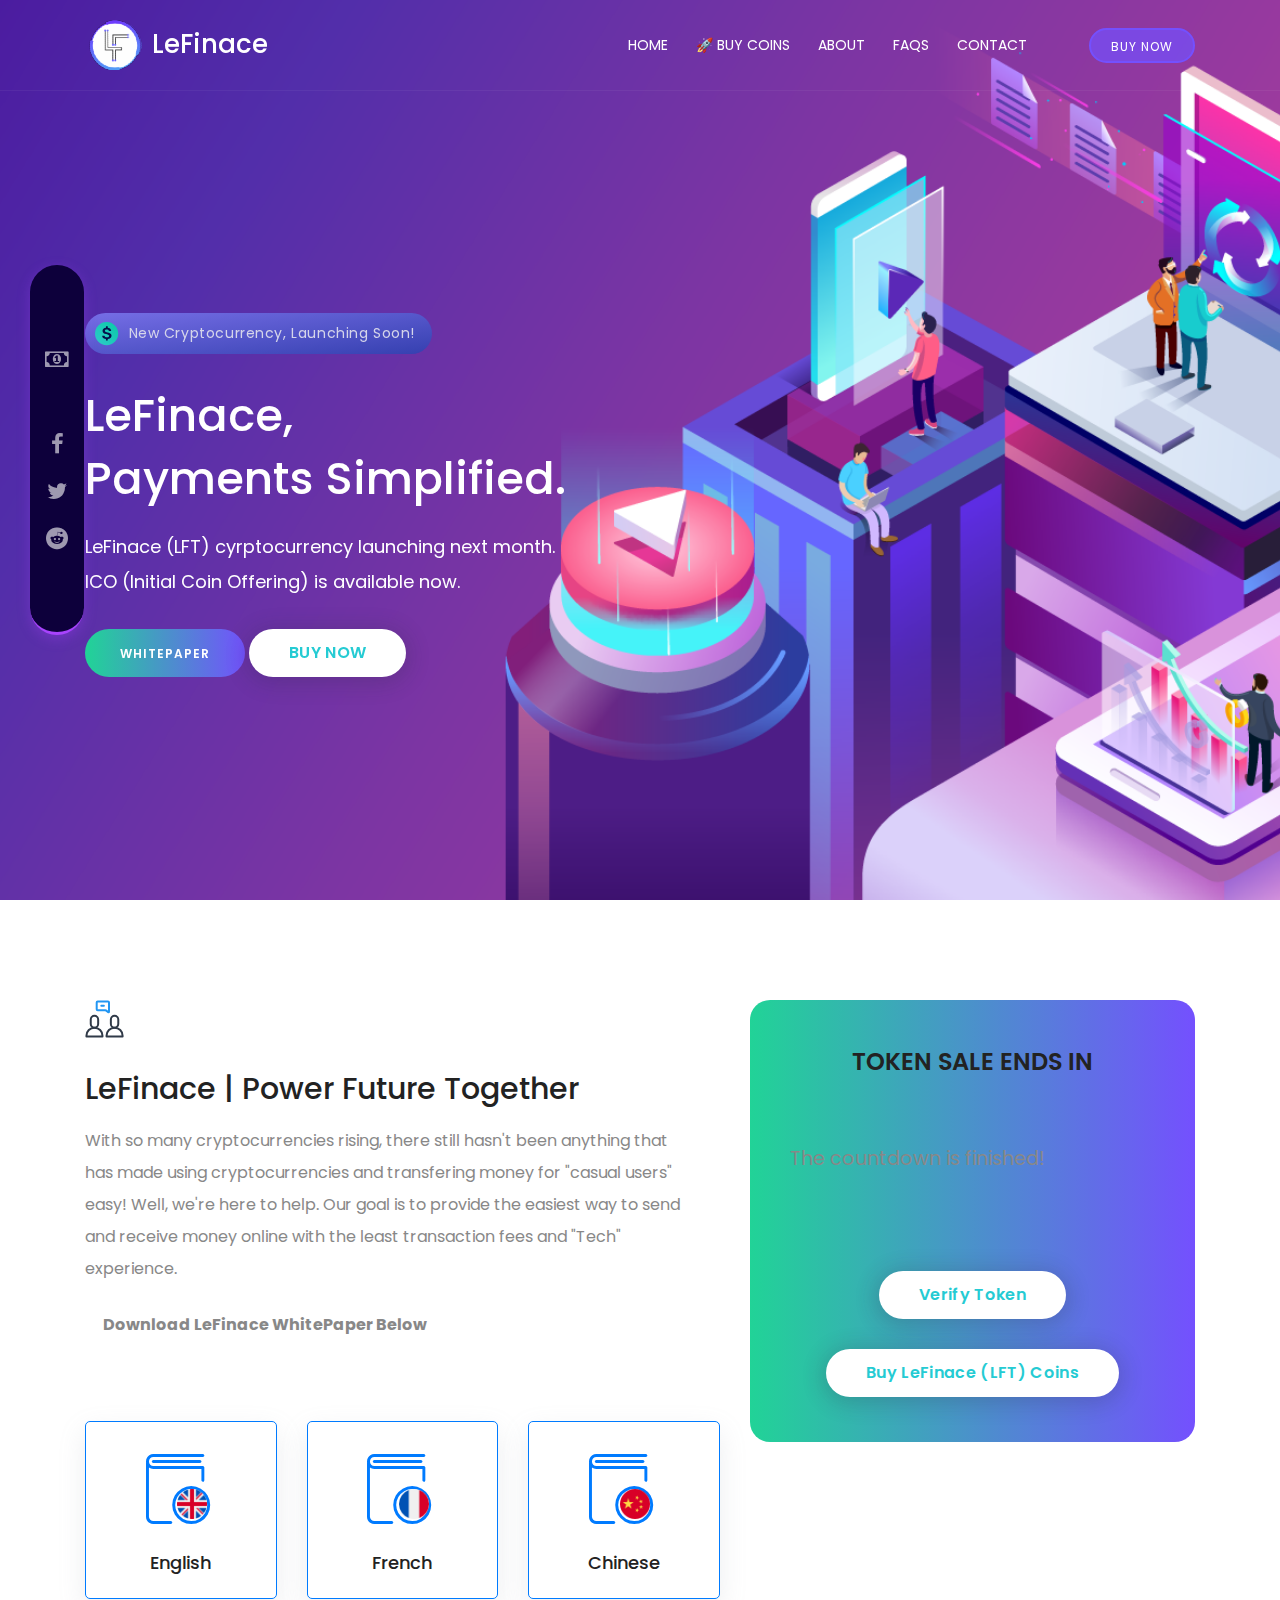
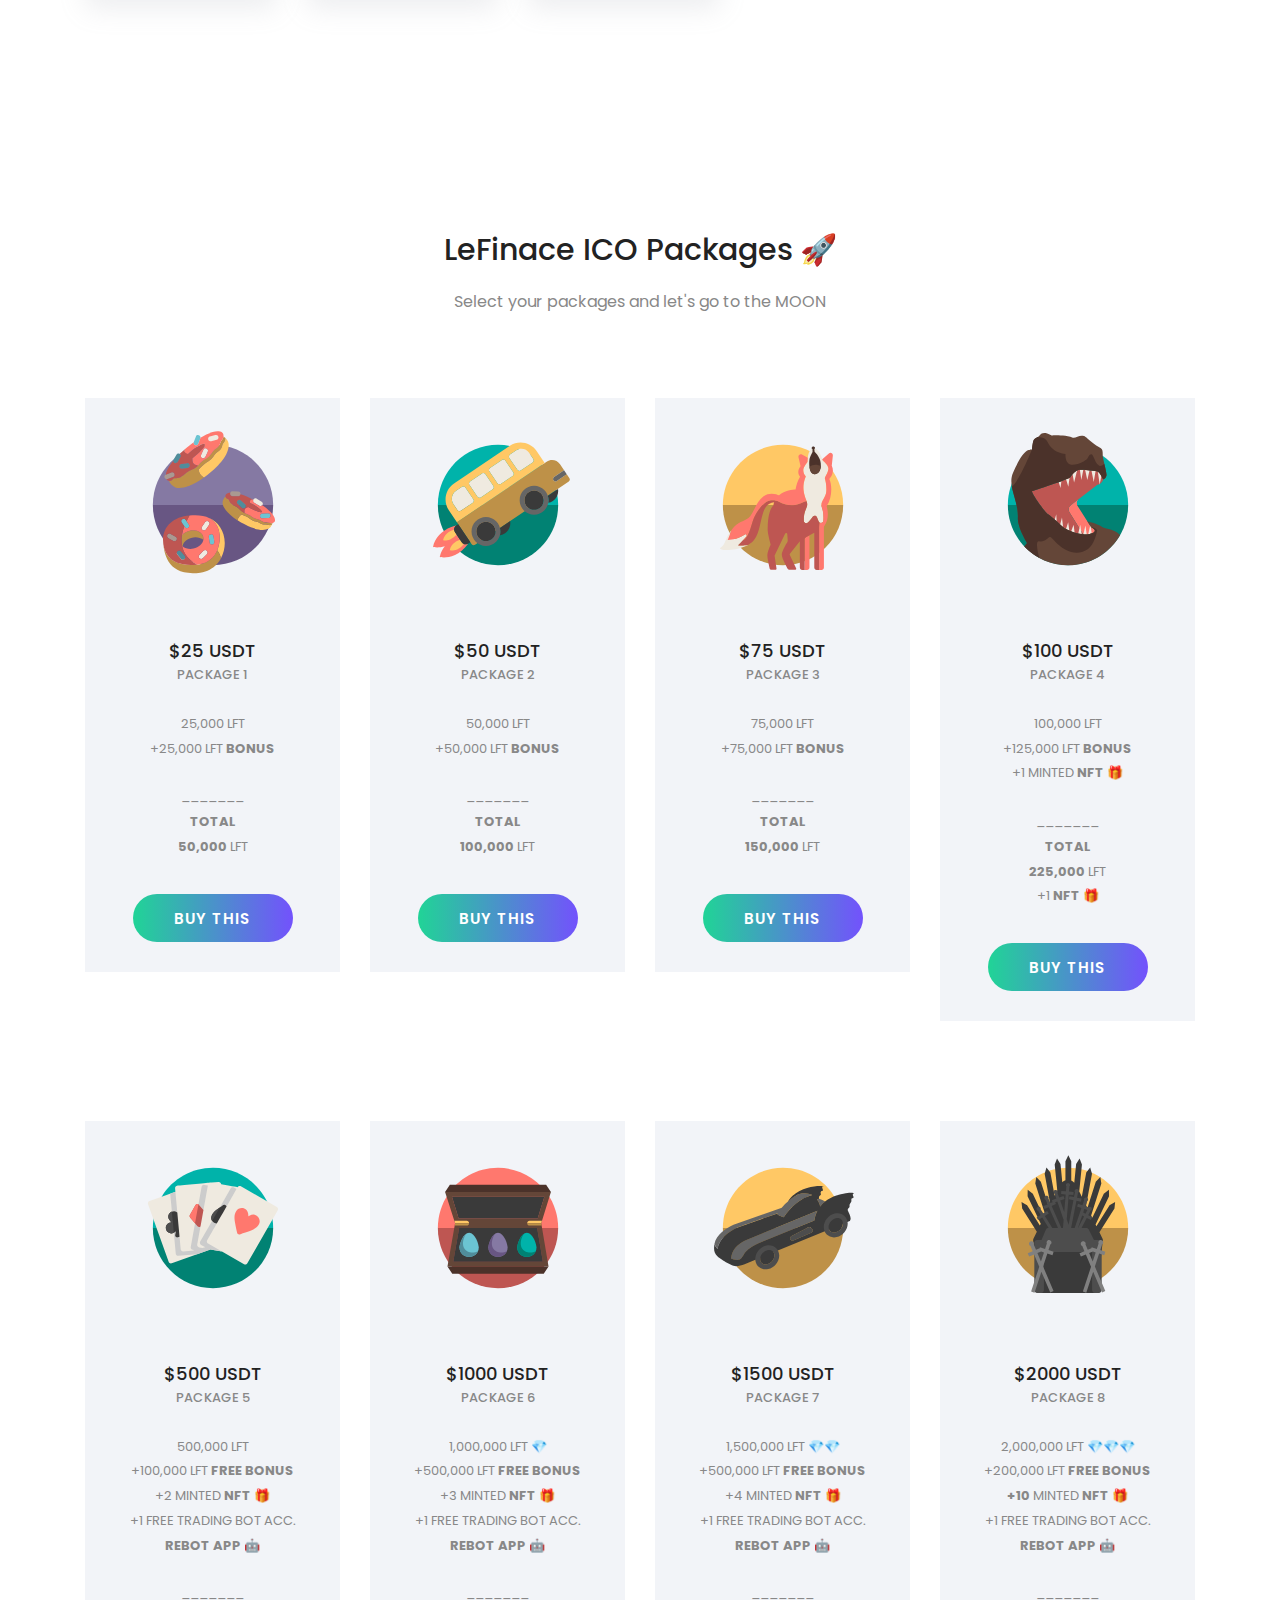
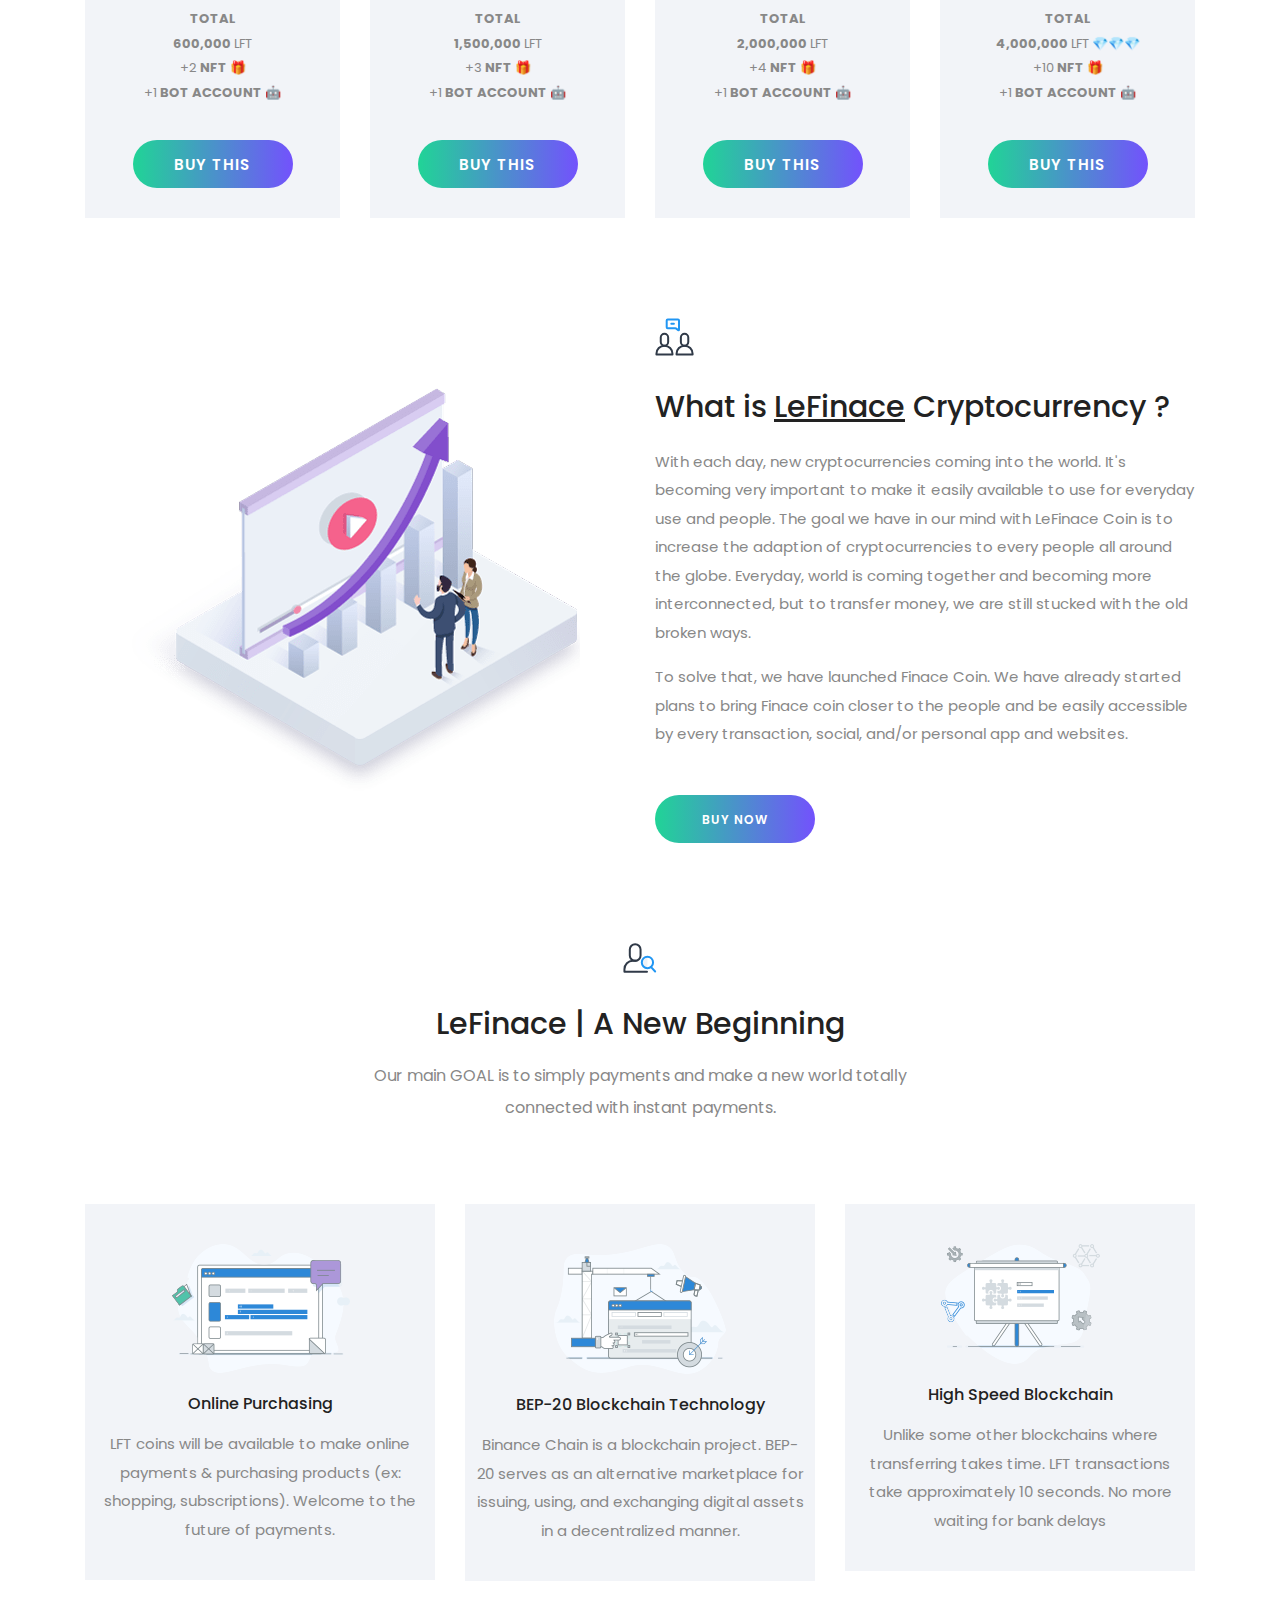
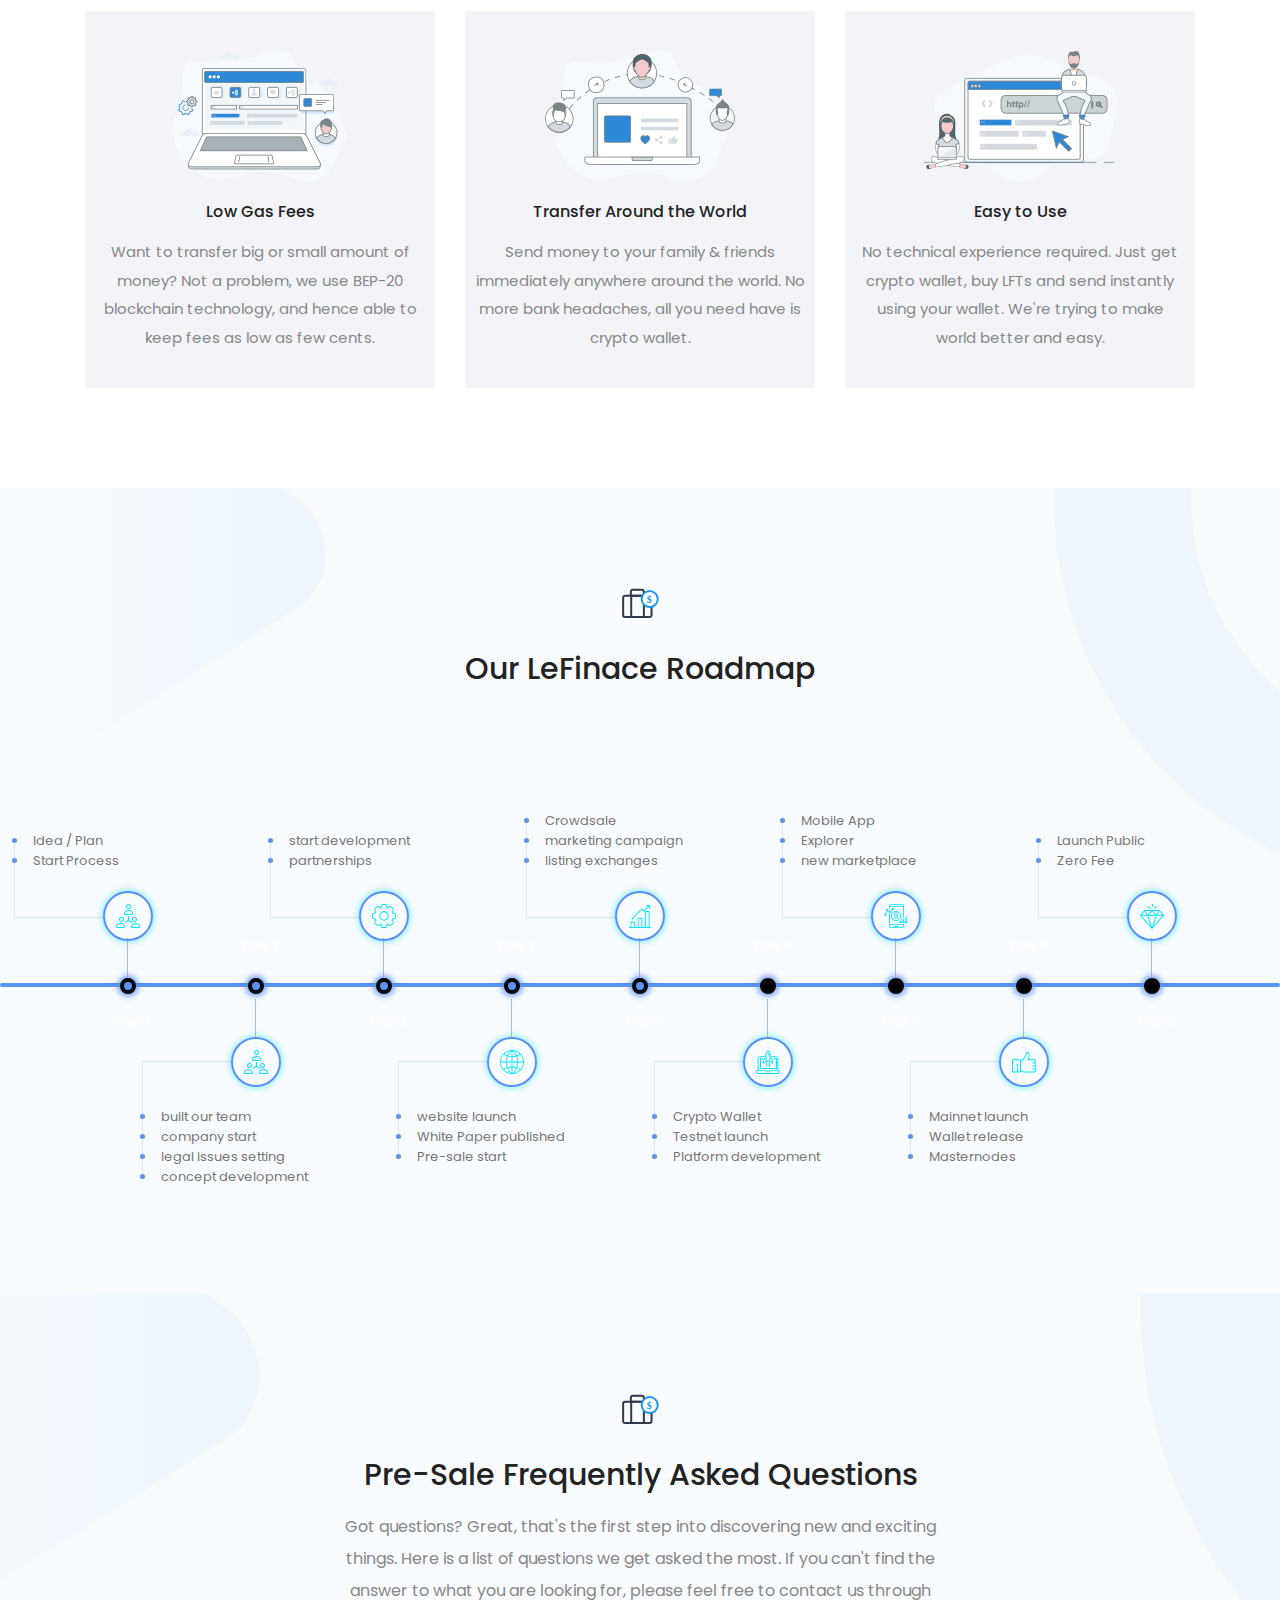
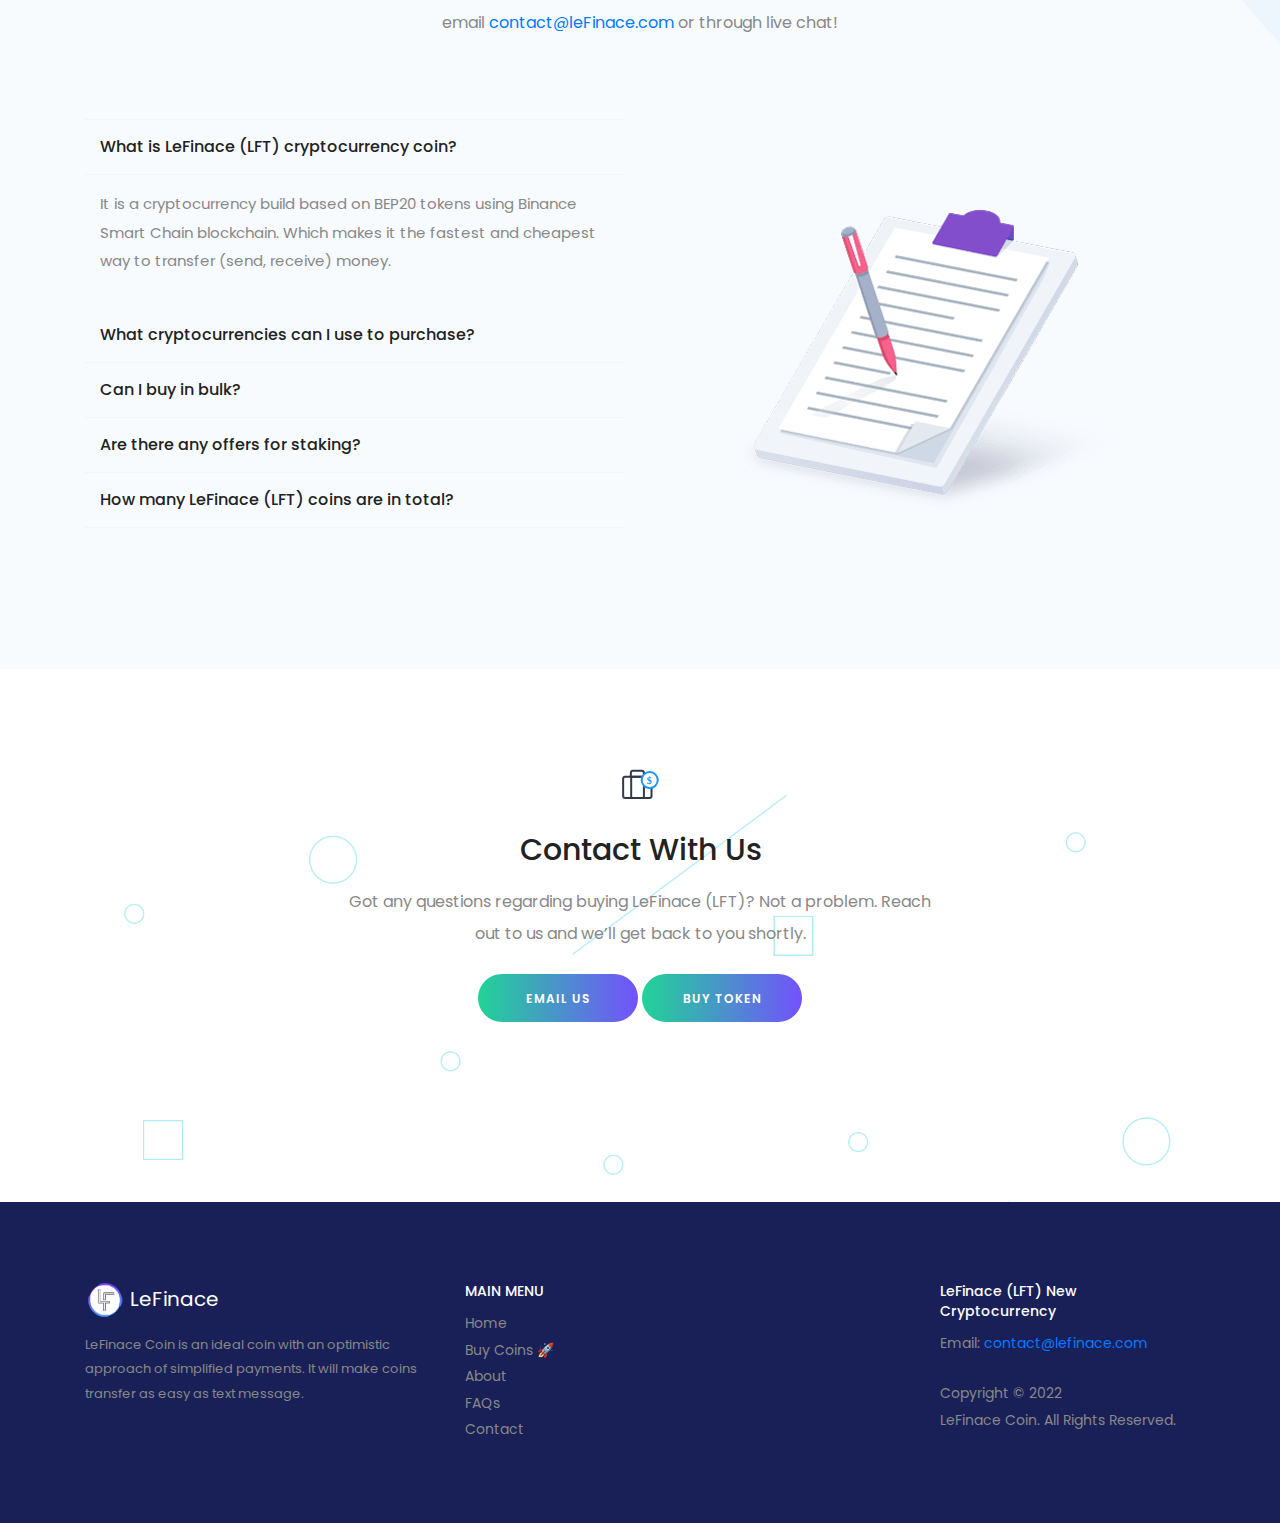
==== commit 4c6af313: "lefinace2022" ====
--- a/index.html
+++ b/index.html
@@ -1,824 +1,813 @@
 <!DOCTYPE html>
-<html lang="zxx" class="js">
+<html lang="zxx">
+
+
+
+<meta http-equiv="content-type" content="text/html;charset=UTF-8" />
 <head>
-	<meta charset="utf-8">
-<meta name="author" content="Softnio">
-<meta name="viewport" content="width=device-width, initial-scale=1, shrink-to-fit=no">
-<meta name="description" content="">
-<!-- Fav Icon  -->
-<link rel="shortcut icon" href="images/favicon.png">
-<!-- Site Title  -->
-<title>LeFinace | Payments Simplified. New Trending Cryptocurrency 2021</title>
-<!-- Bundle and Base CSS -->
-<link rel="stylesheet" href="assets/css/vendor.bundle.css?ver=1930">
-<link rel="stylesheet" href="assets/css/style-dark.css?ver=1930" id="changeTheme">
-<!-- Extra CSS -->
-<link rel="stylesheet" href="assets/css/theme.css?ver=1930">
-
-
-
-<!-- Global site tag (gtag.js) - Google Analytics -->
-<script async src="https://www.googletagmanager.com/gtag/js?id=G-PCVY058B8C"></script>
-<script>
-  window.dataLayer = window.dataLayer || [];
-  function gtag(){dataLayer.push(arguments);}
-  gtag('js', new Date());
-
-  gtag('config', 'G-PCVY058B8C');
-</script>
+    <meta charset="UTF-8">
+    <meta name="description" content="">
+    <meta http-equiv="X-UA-Compatible" content="IE=edge">
+    <meta name="viewport" content="width=device-width, initial-scale=1, shrink-to-fit=no">
+
+    <!-- Title -->
+    <title>LeFinace $LFT ICO | 2022 New Cryptocurrency Launching Soon. To the Moon #HODL</title>
+
+    <!-- Favicon -->
+    <link rel="icon" href="img/core-img/favicon.ico">
+
+    <!-- Core Stylesheet -->
+    <link rel="stylesheet" href="css/style.css">
+
+    <!-- Responsive Stylesheet -->
+    <link rel="stylesheet" href="css/responsive.css">
 
 </head>
 
-
-    <body class="nk-body body-wider theme-dark mode-onepage">
-
-	<div class="nk-wrap">
-		<header class="nk-header page-header is-transparent is-sticky is-shrink is-dark" id="header">
-		    <!-- Header @s -->
-            <div class="header-main">
-                <div class="header-container container">
-                    <div class="header-wrap">
-                        <!-- Logo @s -->
-                        <div class="header-logo logo animated" data-animate="fadeInDown" data-delay=".65">
-                            <a href="./" class="logo-link">
-                                <img class="logo-dark" src="images/logo.png" srcset="images/logo.png 2x" alt="logo">
-                                <img class="logo-light" src="images/logo.png" srcset="images/logo.png 2x" alt="logo">
-                            </a>
-                        </div>
-
-                        <!-- Menu Toogle @s -->
-                        <div class="header-nav-toggle">
-                            <a href="#" class="navbar-toggle" data-menu-toggle="example-menu-04">
-                                <div class="toggle-line">
-                                    <span></span>
+<body class="light-version">
+    <!-- Preloader -->
+    <div id="preloader">
+        <div class="preload-content">
+            <div id="dream-load"></div>
+        </div>
+    </div>
+
+    <!-- ##### Header Area Start ##### -->
+    <header class="header-area fadeInDown" data-wow-delay="0.2s">
+        <div class="classy-nav-container light breakpoint-off">
+            <div class="container">
+                <!-- Classy Menu -->
+                <nav class="classy-navbar justify-content-between" id="dreamNav">
+
+                    <!-- Logo -->
+                    <a class="nav-brand light" href="#"><img src="img/core-img/logo.png" alt="logo"> LeFinace</a>
+
+                    <!-- Navbar Toggler -->
+                    <div class="classy-navbar-toggler demo">
+                        <span class="navbarToggler"><span></span><span></span><span></span></span>
+                    </div>
+
+                    <!-- Menu -->
+                    <div class="classy-menu">
+
+                        <!-- close btn -->
+                        <div class="classycloseIcon">
+                            <div class="cross-wrap"><span class="top"></span><span class="bottom"></span></div>
+                        </div>
+
+                        <!-- Nav Start -->
+                        <div class="classynav">
+                            <ul id="nav">
+                                <li><a href="#home">Home</a></li>
+                                <li><a href="#pricing">🚀 Buy Coins</a></li>
+                                <li><a href="#about">About</a></li>
+                                <li><a href="#faq">FAQs</a></li>
+                                <li><a href="#contact">Contact</a></li>
+                            </ul>
+
+                            <!-- Button -->
+                            <a href="#pricing" class="btn login-btn ml-50">BUY NOW</a>
+                        </div>
+                        <!-- Nav End -->
+                    </div>
+                </nav>
+            </div>
+        </div>
+    </header>
+    <!-- ##### Header Area End ##### -->
+
+     <!-- ##### Welcome Area Start ##### -->
+    <section class="welcome_area clearfix dzsparallaxer auto-init none fullwidth" data-options='{direction: "normal"}' id="home">
+        <div class="divimage dzsparallaxer--target" style="width: 101%; height: 130%; background-image: url(img/bg-img/bg-5.png)"></div>
+
+        <!-- Hero Content -->
+        <div class="hero-content transparent">
+
+            <div class="container h-100">
+                <div class="row h-100 align-items-center">
+                    <!-- Welcome Content -->
+                    <div class="col-12 col-lg-6 col-md-12">
+                        <div class="welcome-content">
+                            <div class="promo-section">
+                                <div class="integration-link">
+                                    <span class="integration-icon">
+                                        <img src="img/svg/img-dollar.svg" width="24" height="24" alt="">
+                                    </span>
+                                    <span class="integration-text">New Cryptocurrency, Launching Soon!</span>
                                 </div>
-                            </a>
-                        </div>
-
-                        <!-- Menu @s -->
-                        <div class="header-navbar header-navbar-s1">
-                            <nav class="header-menu" id="example-menu-04">
-                                <ul class="menu menu-s2 animated" data-animate="fadeInDown" data-delay=".75">
-                                    <li class="menu-item"><a class="menu-link nav-link" href="#about">About</a></li>
-                                    <li class="menu-item"><a class="menu-link nav-link" href="#token">ICO</a></li>
-                                    <li class="menu-item"><a class="menu-link nav-link" href="#roadmap">Roadmap</a></li>
-                                    <li class="menu-item"><a class="menu-link nav-link" href="#future">Future</a></li>
-                                    <li class="menu-item"><a class="menu-link nav-link" href="#partners">Partners</a></li>
-						            <li class="menu-item"><a class="menu-link nav-link" href="#faqs">FAQs</a></li>										
-                                    <li class="menu-item"><a class="menu-link nav-link" href="#contact">Contact</a></li>
-                                </ul>
-                                <ul class="menu-btns animated" data-animate="fadeInDown" data-delay=".85">
-                                    <li><a href="images/whitepaper-lefinace.pdf" target ="_blank" class="btn btn-rg btn-auto btn-outline btn-grad on-bg-theme btn-round"><span>Whitepaper</span></a></li>
-                                    <li><a href="mailto:contact@lefinace.com" target="_blank" class="btn btn-rg btn-auto btn-outline btn-grad on-bg-theme btn-round"><span>Email</span></a></li>
-                                </ul>
-                            </nav>
-                        </div><!-- .header-navbar @e -->
-                    </div>                                                
-                </div>
-            </div><!-- .header-main @e -->
-            <!-- Banner @s -->
-            <div class="header-banner bg-theme-dark">
-                <div class="nk-banner">
-                    <div class="banner banner-mask-fix banner-fs banner-single tc-light">
-                        <div class="banner-wrap">
-                            <div class="container">
-                                <div class="row align-items-center justify-content-center gutter-vr-30px">
-                                    <div class="col-lg-6 order-lg-last">
-                                        <div class="banner-gfx banner-gfx-re-s3 animated" data-animate="fadeInUp" data-delay="1.25">
-                                            <img src="images/dark/gfx-d-dark.png" alt="header">
-                                            <img class="banner-gfx-icon banner-gfx-icon-1" src="images/icons/icon-custom.png" alt="">
-                                            <img class="banner-gfx-icon banner-gfx-icon-2" src="images/icons/icon-bitcoin.png" alt="">
-                                        </div>
+                            </div>
+                            <h1 class="fadeInUp" data-wow-delay="0.2s">LeFinace, <br/>Payments Simplified.</h1>
+                            <p class="w-text fadeInUp" data-wow-delay="0.3s">LeFinace (LFT) cyrptocurrency launching next month. <br/>ICO (Initial Coin Offering) is available now. </p>
+                            <div class="dream-btn-group fadeInUp" data-wow-delay="0.4s">
+                                <a href="docs/LeFinace-whitepaper.pdf" target="_blank" class="btn dream-btn">Whitepaper</a>
+                                <a href="#pricing" class="btn button"> BUY NOW</a>
+                            </div>
+                        </div>
+                    </div>
+                   
+                </div>
+            </div>
+        </div>
+    </section>
+    <!-- ##### Welcome Area End ##### -->
+
+    <div class="vertical-social">
+        <ul>
+            <li><a href="#pricing"><i class="fa fa-money" aria-hidden="true"></i></a></li>
+            <li><i class="fa fa-store" aria-hidden="true"></i></li>
+            <li><a href="https://www.facebook.com/LeFinace-102730788881539/?ref=page_internal" target="_blank"><i class="fa fa-facebook" aria-hidden="true"></i></a></li>
+            <li><a href="https://twitter.com/lefinace" target="_blank"> <i class="fa fa-twitter" aria-hidden="true"></i></a></li>
+            <li><a href="https://www.reddit.com/user/LeFinace" target="_blank"><i class="fa fa-reddit" aria-hidden="true"></i></a></li>
+        </ul>                  
+    </div>
+
+ <!-- ##### Token counter Start ##### -->
+    <div class="faq-timeline-area section-padding-100" style="background:#fff;padding-bottom:70px">
+        <div class="container">
+            <div class="row">
+                <div class="col-12 col-lg-7 col-md-12">
+                    <div class="section-heading">
+                        <!-- Dream Dots -->
+                        <div class="dream-dots fadeInUp" data-wow-delay="0.2s">
+                            <img src="img/svg/section-icon-1.svg" alt="">
+                        </div>
+                        <h2 class="fadeInUp" data-wow-delay="0.3s">LeFinace | Power Future Together</h2>
+                        <p class="fadeInUp" data-wow-delay="0.4s" style="margin-left:0">With so many cryptocurrencies rising, there still hasn't been anything that has made using cryptocurrencies and transfering money for "casual users" easy! Well, we're here to help. Our goal is to provide the easiest way to send and receive money online with the least transaction fees and "Tech" experience.</p><br/>
+						<p><b>Download LeFinace WhitePaper Below</b></p>
+                    </div>
+
+                    <div class="row">
+
+		                <div class="col-md-4">
+		                    <a href="docs/LeFinace-whitepaper.pdf" target="_blank">
+		                      <div class="article box-shadow">
+		                        <i class="ui-content-download article__icon">
+		                            <img src="img/flags/uk.png" class="flag-img" alt="">
+		                        </i>
+		                        <h3 class="article__title">English</h3>                
+		                      </div>
+		                    </a>
+		                </div>
+
+		                <div class="col-md-4">
+		                  <a href="docs/LeFinace-whitepaper-fr.pdf" target="_blank">
+		                      <div class="article box-shadow">
+		                        <i class="ui-content-download article__icon">
+		                            <img src="img/flags/fr.png" class="flag-img" alt="">
+		                        </i>
+		                        <h3 class="article__title">French</h3>                
+		                      </div>
+		                    </a>
+		                </div>
+
+		                <div class="col-md-4">
+		                  <a href="docs/LeFinace-whitepaper-china.pdf" target="_blank">
+		                      <div class="article box-shadow">
+		                        <i class="ui-content-download article__icon">
+		                            <img src="img/flags/cn.png" class="flag-img" alt="">
+		                        </i>
+		                        <h3 class="article__title">Chinese</h3>                
+		                      </div>
+		                    </a>
+		                </div>
+		                    
+		            </div>
+                </div>
+
+                <div class="col-12 col-lg-5 offset-lg-0 col-md-8 offset-md-2 col-sm-10 offset-sm-1">
+
+                    <div class="ico-counter">
+                        <div class="counter-down">
+
+                            <div class="content">
+                                <div class="conuter-header">
+                                    <h3 class="text-center">TOKEN SALE ENDS IN</h3>
+									<br/>
+                                </div>
+                                <div class="counterdown-content">
+                                    
+                                    <!-- Countdown  -->
+                                    <div class="count-down titled circled text-center">
+                                        <div class="simple_timer"></div>
+                                    </div><br/>
+                                    <div class="text-center"><br/>
+                                        <a href="https://bscscan.com/token/0x524bd9ac8943c3AcbDC439B72a796b18295C38aB#tokenInfo" target="_blank" class="button mt-30">Verify Token </a>
                                     </div>
-                                    <div class="col-lg-6">
-                                        <div class="banner-caption wide-auto text-center text-lg-left">
-                                            <div class="cpn-head mt-0">
-                                                <h1 class="title title-xl-2 title-semibold animated" data-animate="fadeInUp" data-delay="1.35">A New Age of Universal Currency <br/>LeFinace, payments simplified.</h1>
-                                            </div>
-                                            <div class="cpn-text cpn-text-s1">
-                                                <p class="lead animated" data-animate="fadeInUp" data-delay="1.45">Global decentralize network to send &amp; receive money</p>
-                                            </div>
-                                            <div class="cpn-btns">
-                                                <ul class="btn-grp animated" data-animate="fadeInUp" data-delay="1.55">
-                                                    <li><a href="mailto:contact@lefinace.com" target="_blank" class="btn btn-md btn-grad btn-round">Contact Us</a></li>
-                                                    <li><a href="#about" class="btn btn-md btn-grad btn-grad-alternet btn-round">Explore</a></li>
-                                                </ul>
-                                            </div>
-                                            <div class="cpn-social">
-                                                <ul class="social">
-                                                    <li class="animated" data-animate="fadeInUp" data-delay="1.65"><a href="https://www.facebook.com/LeFinace-102730788881539" target="_blank"><em class="social-icon fab fa-facebook-f"></em></a></li>
-                                                    <li class="animated" data-animate="fadeInUp" data-delay="1.7"><a href="https://twitter.com/lefinace" target="_blank"><em class="social-icon fab fa-twitter"></em></a></li>
-                                                </ul>
-                                            </div>
-                                        </div>
-                                    </div><!-- .col -->
-                                </div><!-- .row -->
-                            </div>
-                        </div>
-                    </div>
-                </div><!-- .nk-banner -->
-                <div class="nk-ovm mask-c-dark shape-v mask-contain-bottom"></div>
-                
-                <!-- Place Particle Js -->
-                <div id="particles-bg" class="particles-container particles-bg" data-pt-base="#00c0fa" data-pt-base-op=".3" data-pt-line="#2b56f5" data-pt-line-op=".5" data-pt-shape="#00c0fa" data-pt-shape-op=".2"></div>
-            </div>
-			<!-- .header-banner @e -->
-		</header>
-				
-        <main class="nk-pages">
-            <section class="section bg-white ov-h" id="about">
-                <div class="container">
-                    <!-- Block @s -->
-                    <div class="nk-block nk-block-text-wrap">
-                        <div class="row align-items-center justify-content-center justify-content-md-between gutter-vr-30px">
-                            <div class="col-mb-9 col-sm-7 col-md-6 col-lg-5 order-md-last">
-                                <div class="nk-block-img animated" data-animate="fadeInUp" data-delay=".1">
-                                    <img src="images/light/gfx-z-a.png" alt="app">
-                                </div>
-                            </div>
-                            <div class="col-sm-10 col-md-6 text-center text-md-left">
-                                <div class="nk-block-text">
-                                    <h2 class="title animated" data-animate="fadeInUp" data-delay=".2">We’ve built a currency <br>to buy and sell products & services - ONLINE</h2>
-                                    <p class="lead animated" data-animate="fadeInUp" data-delay=".3">With so many cryptocurrencies rising, there still hasn't been anything that has made using cryptocurrencies and transfering money for "casual users" easy! 
-										<br/>Well, we're here to help. Our goal is to provide the easiest way to send and receive money online with the least transaction fees and "Tech" experience.</p>
-                                    <a href="https://www.youtube.com/watch?v=6Gu2QMTAkEU" class="video-popup btn-play-wrap animated" data-animate="fadeInUp" data-delay=".4">
-                                        <div class="btn-play btn-play-sm btn-play-s2">
-                                            <em class="btn-play-icon"></em>
-                                        </div>
-                                        <div class="btn-play-text">
-                                            <span class="text-sm">Watch Video</span>
-                                            <span class="text-xs">How crypto works</span>
-                                        </div>
-                                    </a>
-                                </div>
-                            </div>
-                        </div><!-- .row -->
-                    </div><!-- .block @e -->
-                </div>
-            </section>
-            <!-- // -->
-            <section class="section bg-white py-0 ov-h">
-                <div class="container">
-                    <!-- Block @s -->
-                    <div class="nk-block nk-block-features-2">
-                        <div class="row align-items-center gutter-vr-30px justify-content-center justify-content-md-between">
-                            <div class="col-mb-9 col-sm-7 col-md-6 col-lg-5">
-                                <div class="gfx py-4 animated" data-animate="fadeInUp" data-delay=".1">
-                                    <img src="images/light/gfx-z-b.png" alt="gfx">
-                                </div>
-                            </div><!-- .col -->
-                            <div class="col-sm-10 col-md-6 text-center text-md-left">
-                                <!-- Section Head @s -->
-                                <div class="nk-block-text">
-                                    <h4 class="title title-lg animated" data-animate="fadeInUp" data-delay=".2">What is <u>LeFinace</u> Cryptocurrency ?</h4>
-                                    <p class="lead animated" data-animate="fadeInUp" data-delay=".3">Our main goal is to simply PAYMENTS</p>
-                                    <p class="animated" data-animate="fadeInUp" data-delay=".4">With each day, new cryptocurrencies coming into the world. It's becoming very important to make it easily available to use for everyday use and people. The goal we have in our mind with LeFinace Coin is to increase the adaption of cryptocurrencies to every people all around the globe. Everyday, world is coming together and becoming more interconnected, but to transfer money, we are still stucked with the old broken ways.</p>
-                                    <p class="animated" data-animate="fadeInUp" data-delay=".5">To solve that, we have launched Finace Coin. We have already started plans to bring Finace coin closer to the people and be easily accessible by every transaction, social, and/or personal app and websites.</p>
-                                </div>
-                            </div>
-                        </div><!-- .row -->
-                    </div><!-- .block @e -->
-                </div>
-            </section>
-            <!-- // -->
-            <section class="section bg-white">
-                <div class="container">
-                    <div class="section-head text-center wide-auto-sm">
-                        <div class="section-head-line">
-							<span class="line-1"></span><span class="line-2"></span><span class="line-3"></span><span class="line-4"></span>
-							<span class="line-5"></span><span class="line-6"></span><span class="line-7"></span><span class="line-8"></span>
-						</div>
-                        <h2 class="title title-s4 animated" data-animate="fadeInUp" data-delay=".1" title="APPS">The LeFinace Apps</h2>
-                        <p class="animated" data-animate="fadeInUp" data-delay=".2">Soon we will start launching multiple apps and websites integrated with Lefinace coin to increase the demand and usablity of Lefinace coins.</p>
-                    </div>
-                    <!-- Block @s -->
-                    <div class="nk-block nk-block-text-wrap">
-                        <div class="row align-items-center justify-content-center justify-content-md-between gutter-vr-30px">
-                            <div class="col-mb-9 col-sm-7 col-md-6">
-                                <div class="nk-block-img animated" data-animate="fadeInUp" data-delay=".3">
-                                    <img src="images/light/gfx-z-c.png" alt="app">
-                                </div>
-                            </div>
-                            <div class="col-sm-10 col-md-6 col-lg-5">
-                                <div class="nk-block-text ml-lg-3 ml-xl-0">
-                                    <p class="animated" data-animate="fadeInUp" data-delay=".4">To distribute Lefinace coins all around the world. We will be partnering up and making our own services in following categories:</p>
-                                    <ul class="list list-dot pdb-r">
-                                        <li class="animated" data-animate="fadeInUp" data-delay=".5">Instant Payments</li>
-                                        <li class="animated" data-animate="fadeInUp" data-delay=".55">Trading</li>
-                                        <li class="animated" data-animate="fadeInUp" data-delay=".65">Cryptocurrency Wallets</li>
-                                        <li class="animated" data-animate="fadeInUp" data-delay=".7">Fun Apps</li>
-                                        <li class="animated" data-animate="fadeInUp" data-delay=".75">In-house Payments</li>
-                                    </ul>
-                                    <ul class="btn-grp justify-content-center justify-content-md-start">
-                                        <li class="animated" data-animate="fadeInUp" data-delay=".85"><a class="btn btn-grad btn-round btn-md">Coming Soon</a></li>
-                                        <li class="animated" data-animate="fadeInUp" data-delay=".95">
-                                          <!--  <ul class="btn-grp gutter-15px">
-                                                <li><a href="#"><em class="fab fa-apple"></em></a></li>
-                                                <li><a href="#"><em class="fab fa-android"></em></a></li>
-                                                <li><a href="#"><em class="fab fa-windows"></em></a></li>
-                                            </ul>-->
-                                        </li>
-                                    </ul>
-                                </div>
-                            </div>
-                        </div><!-- .row -->
-                    </div><!-- .block @e -->
-                </div>
-            </section>
-            <!-- // -->
-            <section class="section section-tokensale tc-light bg-theme" id="token">
-                <!-- Block @s -->
-                <div class="container">
-                    <div class="section-head text-center wide-auto-sm">
-                        <h2 class="title title-s4 animated" data-animate="fadeInUp" data-delay=".1" title="ICO">Initial Coin Offerings</h2>
-                        <p class="animated" data-animate="fadeInUp" data-delay=".2">Good News! We are now closer than ever to our first EXCLUSIVE LeFinace Initial coin offering. On 1st of November, we'll start selling some of our coins at special discount for a limited time.<br/>
-						</p>
-                    </div>
-                    <div class="nk-block nk-block-token mgb-m30">
-                        <div class="row align-items-center justify-content-between gutter-vr-50px">
-                            <div class="col-lg-6">
-                                <div class="row gutter-vr-30px">
-                                    <div class="col-sm-6">
-                                        <div class="stage-info animated" data-animate="fadeInUp" data-delay=".3">
-                                            <h6 class="title title-s6 title-xs-s2">Start Date</h6>
-                                            <p>November 01, 2021 (12:00AM CET)</p>
-                                        </div>
-                                    </div><!-- .col  -->
-                                    <div class="col-sm-6">
-                                        <div class="stage-info animated" data-animate="fadeInUp" data-delay=".4">
-                                            <h6 class="title title-s6 title-xs-s2">Number of tokens for sale</h6>
-                                            <p>1,000,000,000 / 5,000,000,000 LFT</p>
-                                        </div>
-                                    </div><!-- .col  -->
-                                    <div class="col-sm-6">
-                                        <div class="stage-info animated" data-animate="fadeInUp" data-delay=".5">
-                                            <h6 class="title title-s6 title-xs-s2">End Date</h6>
-                                            <p>November 20, 2021 (12:00AM CET)</p>
-                                        </div>
-                                    </div><!-- .col  -->
-                                    <div class="col-sm-6">
-                                        <div class="stage-info animated" data-animate="fadeInUp" data-delay=".7">
-                                            <h6 class="title title-s6 title-xs-s2">Acceptable currencies</h6>
-                                            <p>BNB, ETH, BTC, USDT (Tether)</p>
-                                        </div>
-                                    </div><!-- .col  -->
-                                    <div class="col-sm-6">
-                                        <div class="stage-info animated" data-animate="fadeInUp" data-delay=".8">
-                                            <h6 class="title title-s6 title-xs-s2">Minimal transaction amount</h6>
-                                            <p>Starting from 1.00 USDT</p>
-                                        </div>
-                                    </div><!-- .col  -->
-                                </div><!-- .row  -->
-                            </div>
-                            <div class="col-lg-5">
-                                <div class="token-status token-status-s5 bg-theme-alt round no-bd animated" data-animate="fadeInUp" data-delay=".9">
-                                    <div class="token-box token-box-s3">
-                                        <script class="18b6e225ad87dcb74ecb7b95153c2cb0" src="https://w.promofeatures.com/js/timer/18b6e225ad87dcb74ecb7b95153c2cb0.js?v=1635280037"></script>
-
-
-                                    </div>
-                                    <div class="token-action">
-                                        <a class="btn btn-md btn-grad btn-round" href="mailto:contact@lefinace.com" target="_blank">Email Us | Buy LeFinace</a>
-                                    </div><br/>
-                                    <ul class="icon-list">
-                                    </ul>
-                                </div>
-                            </div>
-                        </div>
-                    </div><!-- .block @e -->
-                   <!-- <div class="nk-block">
-                        <div class="row justify-content-center gutter-vr-40px">
-                            <div class="col-md-6 col-mb-8">
-                                <div class="single-chart">
-                                    <h3 class="mgb-l text-center title-lg animated" data-animate="fadeInUp" data-delay=".1">Distribution <br>of tokens</h3>
-                                    <div class="chart animated" data-animate="fadeInUp" data-delay=".2">
-                                        <img src="images/dark/e-dark.png" alt="chart">
+                                    <div class="text-center">
+                                        <a href="#pricing" class="button mt-30">Buy LeFinace (LFT) Coins </a><br/>
                                     </div>
                                 </div>
-                            </div>
-                            <div class="col-md-6 col-mb-8">
-                                <div class="single-chart">
-                                    <h3 class="mgb-l text-center title-lg animated" data-animate="fadeInUp" data-delay=".3">Use <br>of proceeds</h3>
-                                    <div class="chart animated" data-animate="fadeInUp" data-delay=".4">
-                                       <img src="images/dark/f-dark.png" alt="chart">
+                                
+                            </div>
+                            
+                        </div>
+                    </div>
+
+                </div>
+            </div>
+        </div>
+    </div>
+    <!-- ##### Token counter Area End ##### -->
+
+
+ <!-- ##### Team Area Start ##### -->
+    <section class="our_team_area section-padding-100-0 clearfix" id="pricing">
+        <div class="container">
+            <div class="row">
+                <div class="col-12">
+                    <div class="section-heading text-center">
+                        <!-- Dream Dots -->
+                        <div class="dream-dots justify-content-center fadeInUp" data-wow-delay="0.2s">
+                            <img src="img/prcing/section-icon-1.svg" alt="">
+                        </div>
+                        <h2 class="fadeInUp" data-wow-delay="0.3s">LeFinace ICO Packages 🚀</h2>
+                        <p class="fadeInUp" data-wow-delay="0.4s">Select your packages and let's go to the MOON</p>
+                    </div>
+                </div>
+            </div>
+
+            <div class="row">
+                <!-- Single Team Member -->
+                <div class="col-12 col-sm-6 col-lg-3">
+                    <div class="single-team-member fadeInUp" data-wow-delay="0.2s">
+                        <!-- Image -->
+                        <div class="team-member-thumb">
+                            <img src="img/pricing/indulge-svgrepo-com.svg" class="center-block" alt="">
+                        </div>
+                        <!-- Team Info -->
+                        <div class="team-info">
+                            <h5>$25 USDT<br/><p>Package 1</p></h5><br/>
+                            <p>25,000 LFT</p>
+							<p>+25,000 LFT <b>Bonus</b></p><br/>
+							<p>_______</p>
+							<p><b>TOTAL</b><br/> <b>50,000</b> LFT</p><br/>
+                        </div>
+                        <!-- Social Icon -->
+                        <div class="team-social-icon">
+                            <a href="https://docs.google.com/forms/d/e/1FAIpQLSdIUuzP6joIp8W7roTBzE9Ss1BtcPs1R0tXP7fXJHNcGLv8uQ/viewform?usp=sf_link" target="_blank" class="btn dream-btn mt-15">Buy This</a>
+                        </div>
+                    </div>
+                </div>
+
+                <!-- Single Team Member -->
+                <div class="col-12 col-sm-6 col-lg-3">
+                    <div class="single-team-member fadeInUp" data-wow-delay="0.2s">
+                        <!-- Image -->
+                        <div class="team-member-thumb">
+                            <img src="img/pricing/learn-svgrepo-com.svg" class="center-block" alt="">
+                        </div>
+                        <!-- Team Info -->
+                        <div class="team-info">
+                            <h5>$50 USDT<br/><p>Package 2</p></h5><br/>
+                            <p>50,000 LFT</p>
+							<p>+50,000 LFT <b>Bonus</b></p><br/>
+							<p>_______</p>
+							<p><b>TOTAL</b><br/> <b>100,000</b> LFT</p><br/>
+                        </div>
+                        <!-- Social Icon -->
+                        <div class="team-social-icon">
+                            <a href="https://docs.google.com/forms/d/e/1FAIpQLSdIUuzP6joIp8W7roTBzE9Ss1BtcPs1R0tXP7fXJHNcGLv8uQ/viewform?usp=sf_link" target="_blank" class="btn dream-btn mt-15">Buy This</a>
+                        </div>
+                    </div>
+                </div>
+
+                <!-- Single Team Member -->
+                <div class="col-12 col-sm-6 col-lg-3">
+                    <div class="single-team-member fadeInUp" data-wow-delay="0.2s">
+                        <!-- Image -->
+                        <div class="team-member-thumb">
+                            <img src="img/pricing/howl-svgrepo-com.svg" class="center-block" alt="">
+                        </div>
+                        <!-- Team Info -->
+                        <div class="team-info">
+                            <h5>$75 USDT<br/><p>Package 3</p></h5><br/>
+                            <p>75,000 LFT</p>
+							<p>+75,000 LFT <b>Bonus</b></p><br/>
+							<p>_______</p>
+							<p><b>TOTAL</b><br/> <b>150,000</b> LFT</p><br/>
+                        </div>
+                        <!-- Social Icon -->
+                        <div class="team-social-icon">
+                            <a href="https://docs.google.com/forms/d/e/1FAIpQLSdIUuzP6joIp8W7roTBzE9Ss1BtcPs1R0tXP7fXJHNcGLv8uQ/viewform?usp=sf_link" target="_blank" class="btn dream-btn mt-15">Buy This</a>
+                        </div>
+                    </div>
+                </div>
+
+                <!-- Single Team Member -->
+                <div class="col-12 col-sm-6 col-lg-3">
+                    <div class="single-team-member fadeInUp" data-wow-delay="0.2s">
+                        <!-- Image -->
+                        <div class="team-member-thumb">
+                            <img src="img/pricing/clone-svgrepo-com.svg" class="center-block" alt="">
+                        </div>
+                        <!-- Team Info -->
+                        <div class="team-info">
+                            <h5>$100 USDT<br/><p>Package 4</p></h5><br/>
+                            <p>100,000 LFT</p>
+							<p>+125,000 LFT <b>Bonus</b></p>
+							<p>+1 Minted <b>NFT 🎁</b></p><br/>
+							<p>_______</p>
+							<p><b>TOTAL</b><br/> <b>225,000</b> LFT</p>
+							<p>+1 <b>NFT 🎁</b> </p><br/>
+                        </div>
+                        <!-- Social Icon -->
+                        <div class="team-social-icon">
+                            <a href="https://docs.google.com/forms/d/e/1FAIpQLSdIUuzP6joIp8W7roTBzE9Ss1BtcPs1R0tXP7fXJHNcGLv8uQ/viewform?usp=sf_link" target="_blank"  class="btn dream-btn mt-15">Buy this</a>
+                        </div>
+                    </div>
+                </div>
+
+                <!-- Single Team Member -->
+                <div class="col-12 col-sm-6 col-lg-3">
+                    <div class="single-team-member fadeInUp" data-wow-delay="0.2s">
+                        <!-- Image -->
+                        <div class="team-member-thumb">
+                            <img src="img/pricing/hold-svgrepo-com.svg" class="center-block" alt="">
+                        </div>
+                        <!-- Team Info -->
+                        <div class="team-info">
+                            <h5>$500 USDT<br/><p>Package 5</p></h5><br/>
+                            <p>500,000 LFT</p>
+							<p>+100,000 LFT <b>Free Bonus</b></p>
+							<p>+2 Minted <b>NFT 🎁</b></p>
+							<p>+1 Free Trading Bot Acc. <b>ReBot App 🤖</b></p><br/>
+							<p>_______</p>
+							<p><b>TOTAL</b><br/> <b>600,000</b> LFT</p>
+							<p>+2 <b>NFT 🎁</b> </p>
+							<p>+1 <b>Bot Account 🤖</b> </p><br/>
+                        </div>
+                        <!-- Social Icon -->
+                        <div class="team-social-icon">
+                            <a href="https://docs.google.com/forms/d/e/1FAIpQLSdIUuzP6joIp8W7roTBzE9Ss1BtcPs1R0tXP7fXJHNcGLv8uQ/viewform?usp=sf_link" target="_blank" class="btn dream-btn mt-15">Buy This</a>
+                        </div>
+                    </div>
+                </div>
+
+                <!-- Single Team Member -->
+                <div class="col-12 col-sm-6 col-lg-3">
+                    <div class="single-team-member fadeInUp" data-wow-delay="0.2s">
+                        <!-- Image -->
+                        <div class="team-member-thumb">
+                            <img src="img/pricing/mother-svgrepo-com.svg" class="center-block" alt="">
+                        </div>
+                        <!-- Team Info -->
+                        <div class="team-info">
+                            <h5>$1000 USDT<br/><p>Package 6</p></h5><br/>
+                            <p>1,000,000 LFT 💎</p>
+							<p>+500,000 LFT <b>Free Bonus</b></p>
+							<p>+3 Minted <b>NFT 🎁</b></p>
+							<p>+1 Free Trading Bot Acc. <b>ReBot App 🤖</b></p><br/>
+							<p>_______</p>
+							<p><b>TOTAL</b><br/> <b>1,500,000</b> LFT</p>
+							<p>+3 <b>NFT 🎁</b> </p>
+							<p>+1 <b>Bot Account 🤖</b> </p><br/>
+                        </div>
+                        <!-- Social Icon -->
+                        <div class="team-social-icon">
+                            <a href="https://docs.google.com/forms/d/e/1FAIpQLSdIUuzP6joIp8W7roTBzE9Ss1BtcPs1R0tXP7fXJHNcGLv8uQ/viewform?usp=sf_link" target="_blank" class="btn dream-btn mt-15">Buy This</a>
+                        </div>
+                    </div>
+                </div>
+
+                <!-- Single Team Member -->
+                <div class="col-12 col-sm-6 col-lg-3">
+                    <div class="single-team-member fadeInUp" data-wow-delay="0.2s">
+                        <!-- Image -->
+                        <div class="team-member-thumb">
+                            <img src="img/pricing/ride-svgrepo-com.svg" class="center-block" alt="">
+                        </div>
+                        <!-- Team Info -->
+                         <div class="team-info">
+                            <h5>$1500 USDT<br/><p>Package 7</p></h5><br/>
+                            <p>1,500,000 LFT 💎💎</p>
+							<p>+500,000 LFT <b>Free Bonus</b></p>
+							<p>+4 Minted <b>NFT 🎁</b></p>
+							<p>+1 Free Trading Bot Acc. <b>ReBot App 🤖</b></p><br/>
+							<p>_______</p>
+							<p><b>TOTAL</b><br/> <b>2,000,000</b> LFT</p>
+							<p>+4 <b>NFT 🎁</b> </p>
+							<p>+1 <b>Bot Account 🤖</b> </p><br/>
+                        </div>
+                        <!-- Social Icon -->
+                        <div class="team-social-icon">
+                            <a href="https://docs.google.com/forms/d/e/1FAIpQLSdIUuzP6joIp8W7roTBzE9Ss1BtcPs1R0tXP7fXJHNcGLv8uQ/viewform?usp=sf_link" target="_blank" class="btn dream-btn mt-15">Buy This</a>
+                        </div>
+                    </div>
+                </div>
+
+                <!-- Single Team Member -->
+                <div class="col-12 col-sm-6 col-lg-3">
+                    <div class="single-team-member fadeInUp" data-wow-delay="0.2s">
+                        <!-- Image -->
+                        <div class="team-member-thumb">
+                            <img src="img/pricing/rule-svgrepo-com.svg" class="center-block" alt="">
+                        </div>
+                        <!-- Team Info -->
+                      <div class="team-info">
+                            <h5>$2000 USDT<br/><p>Package 8</p></h5><br/>
+                            <p>2,000,000 LFT 💎💎💎</p>
+							<p>+200,000 LFT <b>Free Bonus</b></p>
+							<p><b>+10</b> Minted <b>NFT 🎁</b></p>
+							<p>+1 Free Trading Bot Acc. <b>ReBot App 🤖</b></p><br/>
+							<p>_______</p>
+							<p><b>TOTAL</b><br/> <b>4,000,000</b> LFT 💎💎💎</p>
+							<p>+10 <b>NFT 🎁</b> </p>
+							<p>+1 <b>Bot Account 🤖</b> </p><br/>
+                        </div>
+                        <!-- Social Icon -->
+                        <div class="team-social-icon">
+                            <a href="https://docs.google.com/forms/d/e/1FAIpQLSdIUuzP6joIp8W7roTBzE9Ss1BtcPs1R0tXP7fXJHNcGLv8uQ/viewform?usp=sf_link" target="_blank" class="btn dream-btn mt-15">Buy This</a>
+                        </div>
+                    </div>
+                </div>
+
+            </div>
+        </div>
+    </section>
+    <!-- ##### Team Area End ##### -->
+
+	
+	    <!-- ##### About Us Area Start ##### -->
+	    <section class="about-us-area section-padding-0-0 clearfix" id="about">
+	        <div class="container">
+	            <div class="row align-items-center">
+	                
+	                <div class="col-12 col-lg-6">
+	                    <div class="welcome-meter fadeInUp" data-wow-delay="0.7s">
+	                        <img src="img/core-img/about11.png" class="img-responsive center-block" alt="">
+	                        
+	                    </div>
+	                </div>
+
+	                <div class="col-12 col-lg-6">
+	                    <div class="who-we-contant mt-s">
+	                        <div class="dream-dots text-left fadeInUp" data-wow-delay="0.2s" style="visibility: visible; animation-delay: 0.2s; animation-name: fadeInUp;">
+	                            <img src="img/svg/section-icon-1.svg" alt="">
+	                        </div>
+	                        <h4 class="fadeInUp" data-wow-delay="0.3s">What is <u>LeFinace</u> Cryptocurrency ?</h4>
+	                        <p class="fadeInUp" data-wow-delay="0.4s">With each day, new cryptocurrencies coming into the world. It's becoming very important to make it easily available to use for everyday use and people. The goal we have in our mind with LeFinace Coin is to increase the adaption of cryptocurrencies to every people all around the globe. Everyday, world is coming together and becoming more interconnected, but to transfer money, we are still stucked with the old broken ways.</p>
+	                        <p class="fadeInUp" data-wow-delay="0.5s">To solve that, we have launched Finace Coin. We have already started plans to bring Finace coin closer to the people and be easily accessible by every transaction, social, and/or personal app and websites.</p>
+	                        <a class="btn dream-btn mt-30 fadeInUp" data-wow-delay="0.6s" href="#pricing">Buy Now</a>
+	                    </div>
+	                </div>
+
+	            </div>
+	        </div>
+	    </section>
+	    <!-- ##### About Us Area End ##### -->
+
+	   
+    </div>
+    
+
+    <div class="clearfix"></div>
+
+    <!-- ##### Our Services Area Start ##### -->
+    <section class="our_services_area section-padding-100-0 clearfix" id="services">
+        <div class="container">
+            
+            <div class="section-heading text-center">
+                <!-- Dream Dots -->
+                <div class="dream-dots justify-content-center fadeInUp" data-wow-delay="0.2s">
+                    <img src="img/svg/section-icon-3.svg" alt="">
+                </div>
+                <h2 class="fadeInUp" data-wow-delay="0.3s">LeFinace | A New Beginning</h2>
+                <p class="fadeInUp" data-wow-delay="0.4s">Our main GOAL is to simply payments and make a new world totally connected with instant payments.</p>
+            </div>
+                
+
+            <div class="row">
+                <div class="col-12 col-sm-6 col-lg-4">
+                    <!-- Content -->
+                    <div class="service_single_content text-center mb-100 fadeInUp" data-wow-delay="0.2s">
+                        <!-- Icon -->
+                        <div class="service_icon">
+                            <img src="img/features/1.png" alt="">
+                        </div>
+                        <h6>Online Purchasing</h6>
+                        <p>LFT coins will be available to make online payments & purchasing products (ex: shopping, subscriptions). Welcome to the future of payments.</p>
+                    </div>
+                </div>
+                <div class="col-12 col-sm-6 col-lg-4">
+                    <!-- Content -->
+                    <div class="service_single_content text-center mb-100 fadeInUp" data-wow-delay="0.3s">
+                        <!-- Icon -->
+                        <div class="service_icon">
+                            <img src="img/features/2.png" alt="">
+                        </div>
+                        <h6>BEP-20 Blockchain Technology</h6>
+                        <p>Binance Chain is a blockchain project. BEP-20 serves as an alternative marketplace for issuing, using, and exchanging digital assets in a decentralized manner.</p>
+                    </div>
+                </div>
+                <div class="col-12 col-sm-6 col-lg-4">
+                    <!-- Content -->
+                    <div class="service_single_content text-center mb-100 fadeInUp" data-wow-delay="0.4s">
+                        <!-- Icon -->
+                        <div class="service_icon">
+                            <img src="img/features/3.png" alt="">
+                        </div>
+                        <h6>High Speed Blockchain</h6>
+                        <p>Unlike some other blockchains where transferring takes time. LFT transactions take approximately 10 seconds. No more waiting for bank delays</p>
+                    </div>
+                </div>
+                <div class="col-12 col-sm-6 col-lg-4">
+                    <!-- Content -->
+                    <div class="service_single_content text-center mb-100 fadeInUp" data-wow-delay="0.5s">
+                        <!-- Icon -->
+                        <div class="service_icon">
+                            <img src="img/features/4.png" alt="">
+                        </div>
+                        <h6>Low Gas Fees</h6>
+                        <p>Want to transfer big or small amount of money? Not a problem, we use BEP-20 blockchain technology, and hence able to keep fees as low as few cents.
+                    </div>
+                </div>
+                <div class="col-12 col-sm-6 col-lg-4">
+                    <!-- Content -->
+                    <div class="service_single_content text-center mb-100 fadeInUp" data-wow-delay="0.6s">
+                        <!-- Icon -->
+                        <div class="service_icon">
+                            <img src="img/features/5.png" alt="">
+                        </div>
+                        <h6>Transfer Around the World</h6>
+                        <p>Send money to your family & friends immediately anywhere around the world. No more bank headaches, all you need have is crypto wallet.</p>
+                    </div>
+                </div>
+                <div class="col-12 col-sm-6 col-lg-4">
+                    <!-- Content -->
+                    <div class="service_single_content text-center mb-100 fadeInUp" data-wow-delay="0.7s">
+                        <!-- Icon -->
+                        <div class="service_icon">
+                            <img src="img/features/6.png" alt="">
+                        </div>
+                        <h6>Easy to Use</h6>
+                        <p>No technical experience required. Just get crypto wallet, buy LFTs and send instantly using your wallet. We're trying to make world better and easy.</p>
+                    </div>
+                </div>
+            </div>
+        </div>
+    </section>
+    <!-- ##### Our Services Area End ##### -->
+
+
+
+    <!-- ##### Our roadmap Area start ##### -->
+    <section class="roadmap section-padding-100" style="background: url(img/bg-img/bread-bg.png) no-repeat center top;background-size: cover;" id="roadmap">
+        <div class="section-heading text-center">
+            <!-- Dream Dots -->
+            <div class="dream-dots justify-content-center fadeInUp" data-wow-delay="0.2s">
+                <img src="img/svg/section-icon-5.svg" alt="">
+            </div>
+            <h2 class="fadeInUp" data-wow-delay="0.3s">Our LeFinace Roadmap</h2>
+        </div>
+        <div class="container-fluid">
+            <div class="row">
+                <div class="section_5-content">
+                    <div class="section_5-slider-trumb"></div>
+                    <div id="section_5-slider-circle">
+                        <div style="left:10%" class="data_cir cir_0" data-date="Step 1">
+                            <div class="data_cir-content">
+                                <div>
+                                    <div class="roadmap_content_info">
+                                        <ul>
+                                            <li><span>Idea / Plan</span></li>
+                                            <li><span>Start Process</span></li>
+                                        </ul>
                                     </div>
+                                    <span class="roadmap_img"><img src="img/roadmap-icons/2.svg" alt=""></span>
                                 </div>
                             </div>
                         </div>
-                    </div><!-- .block @e -->
-                </div>
-            </section>
-            <!-- // -->
-            <section class="section bg-white section-connect" id="roadmap">
-                <div class="container ov-h">
-                    <div class="section-head text-center wide-auto-sm">
-                        <h2 class="title title-s4 animated" data-animate="fadeInUp" data-delay=".1" title="Journey">Our Roadmap</h2>
-                    </div><!-- .section-head @e -->
-                </div>
-                <!-- Block @s -->
-                <div class="nk-block ov-h">
-                    <div class="container">
-                        <div class="roadmap-list animated" data-animate="fadeInUp" data-delay=".2">
-                            <div class="roadmap-item roadmap-item-sm roadmap-done">
-                                <div class="roadmap-innr">
-                                    <h6 class="roadmap-title roadmap-title-s2">20 October 2021</h6>
-                                    <p>Launched LeFinace Cryptocurrency</p>
+                        <div style="left:20%" class="data_cir cir_1" data-date="Step 2">
+                            <div class="data_cir-content">
+                                <div>
+                                    <div class="roadmap_content_info">
+                                        <ul>
+                                            <li><span>built our team</span></li>
+                                            <li><span>company start</span></li>
+                                            <li><span>legal issues setting</span></li>
+                                            <li><span> concept development</span></li>
+                                        </ul>
+                                    </div>
+                                    <span class="roadmap_img"><img src="img/roadmap-icons/2.svg" alt=""></span>
                                 </div>
-                            </div><!-- .roadmap-item -->
-                            <div class="roadmap-item roadmap-done">
-                                <div class="roadmap-innr">
-                                    <h6 class="roadmap-title roadmap-title-s2">26 October 2021</h6>
-                                    <p>Launched Official LeFinace Website and Whitepaper</p>
+                            </div>
+                        </div>
+                        <div style="left:30%" class="data_cir cir_2" data-date="Step 3">
+                            <div class="data_cir-content">
+                                <div><div class="roadmap_content_info"><ul><li><span> start development</span></li>
+                                <li><span>partnerships</span></li>
+                                </ul>
+                                </div><span class="roadmap_img"><img src="img/roadmap-icons/3.svg" alt=""></span></div>
+                            </div>
+                        </div>
+                        <div style="left:40%" class="data_cir cir_3" data-date="Step 4">
+                            <div class="data_cir-content">
+                                <div><div class="roadmap_content_info"><ul><li><span>website launch</span></li>
+                                <li><span>White Paper published</span></li>
+                                <li><span>Pre-sale start</span></li>
+                                </ul>
+                                </div><span class="roadmap_img"><img src="img/roadmap-icons/4.svg" alt=""></span></div>
+                            </div>
+                        </div>
+                        <div style="left:50%" class="data_cir cir_4 red_crc" data-date="Step 5">
+                            <div class="data_cir-content">
+                                <div><div class="roadmap_content_info"><ul><li><span>Crowdsale</span></li>
+                                <li><span>marketing campaign</span></li>
+                                <li><span>listing exchanges</span></li>
+                                </ul>
+                                </div><span class="roadmap_img"><img src="img/roadmap-icons/5.svg" alt=""></span></div>
+                            </div>
+                        </div>
+                        <div style="left:60%" class="data_cir cir_5 next" data-date="Step 6">
+                            <div class="data_cir-content">
+                                <div><div class="roadmap_content_info"><ul><li><span>Crypto Wallet</span></li>
+                                <li><span>Testnet launch</span></li>
+                                <li><span> Platform development</span></li>
+                                </ul>
+                                </div><span class="roadmap_img"><img src="img/roadmap-icons/6.svg" alt=""></span></div>
+                            </div>
+                        </div>
+                        <div style="left:70%" class="data_cir cir_6 next" data-date="Step 7">
+                            <div class="data_cir-content">
+                                <div><div class="roadmap_content_info"><ul><li><span>Mobile App</span></li>
+                                <li><span>Explorer</span></li>
+                                <li><span>new marketplace</span></li>
+                                </ul>
+                                </div><span class="roadmap_img"><img src="img/roadmap-icons/7.svg" alt=""></span></div>
+                            </div>
+                        </div>
+                        <div style="left:80%" class="data_cir cir_7 next" data-date="Step 8">
+                            <div class="data_cir-content">
+                                <div><div class="roadmap_content_info"><ul><li><span>Mainnet launch</span></li>
+                                <li><span>Wallet release</span></li>
+                                <li><span>Masternodes</span></li>
+                                </ul>
+                                </div><span class="roadmap_img"><img src="img/roadmap-icons/8.svg" alt=""></span></div>
+                            </div>
+                        </div>
+                        <div style="left:90%" class="data_cir cir_8 next" data-date="Step 9">
+                            <div class="data_cir-content">
+                                <div><div class="roadmap_content_info"><ul><li><span>Launch Public</span></li>
+                                <li><span>Zero Fee</span></li>
+                                </ul>
+                                </div><span class="roadmap_img"><img src="img/roadmap-icons/9.svg" alt=""></span></div>
+                            </div>
+                        </div>
+                    </div>
+                </div>
+            </div>
+        </div>
+    </section>
+    <!-- ##### Our roadmap Area End ##### -->
+   
+
+    <!-- ##### FAQ & Timeline Area Start ##### -->
+    <div class="faq-timeline-area section-padding-100" id="faq">
+        <div class="container">
+        	<div class="section-heading text-center">
+	            <!-- Dream Dots -->
+	            <div class="dream-dots justify-content-center fadeInUp" data-wow-delay="0.2s">
+	                <img src="img/svg/section-icon-5.svg" alt="">
+	            </div>
+	            <h2 class="fadeInUp" data-wow-delay="0.3s">Pre-Sale Frequently Asked Questions</h2>
+	            <p class="fadeInUp" data-wow-delay="0.4s">Got questions? Great, that's the first step into discovering new and exciting things. Here is a list of questions we get asked the most. If you can't find the answer to what you are looking for, please feel free to contact us through email <a href="mailto:contact@lefinace.com" target="_blank">contact@leFinace.com</a> or through live chat!</p>
+	        </div>
+            <div class="row">
+                <div class="col-12 col-lg-6 col-md-12">
+                    
+
+                    <div class="dream-faq-area">
+                        <dl style="margin-bottom:0">
+                            <!-- Single FAQ Area -->
+                            <dt class="wave fadeInUp" data-wow-delay="0.2s">What is LeFinace (LFT) cryptocurrency coin?</dt>
+                            <dd class="fadeInUp" data-wow-delay="0.3s">
+                                <p>It is a cryptocurrency build based on BEP20 tokens using Binance Smart Chain blockchain. Which makes it the fastest and cheapest way to transfer (send, receive) money.</p>
+                            </dd>
+                            <!-- Single FAQ Area -->
+                            <dt class="wave fadeInUp" data-wow-delay="0.3s">What cryptocurrencies can I use to purchase?</dt>
+                            <dd>
+                                <p>Recommended way to buy LeFinace is USDT (Tether). You can also use bitcoin and ethereum.</p>
+                            </dd>
+                            <!-- Single FAQ Area -->
+                            <dt class="wave fadeInUp" data-wow-delay="0.4s">Can I buy in bulk?</dt>
+                            <dd>
+                                <p>Yes, you can contact us with amount of LFTs you want to buy. NOTE: You can only buy certain amount, we don't sell most coins to single person.</p>
+                            </dd>
+                            <!-- Single FAQ Area -->
+                            <dt class="wave fadeInUp" data-wow-delay="0.4s">Are there any offers for staking?</dt>
+                            <dd>
+                                <p>Yes, if you are planning to buy in bulk and stake for requested number of months. We may offer additional discounts or gifts. Contact us to know more.</p>
+                            </dd>
+                            <!-- Single FAQ Area -->
+                            <dt class="wave fadeInUp" data-wow-delay="0.5s">How many LeFinace (LFT) coins are in total?</dt>
+                            <dd>
+                                <p>There are totall 5 Billion LeFinace coins available in total.</p>
+                            </dd>
+                        </dl>
+                    </div>
+                </div>
+
+                <div class="col-12 col-lg-6 offset-lg-0 col-md-8 offset-md-2 col-sm-10 offset-sm-1">
+                    <img src="img/core-img/faq1.png" alt="" class="center-block img-responsive">
+                </div>
+            </div>
+        </div>
+    </div>
+    <!-- ##### FAQ & Timeline Area End ##### -->
+
+    <!-- ##### Footer Area Start ##### -->
+    <footer class="footer-area bg-img" style="background-image: url(img/core-img/pattern.png);">
+
+        <!-- ##### Contact Area Start ##### -->
+        <div class="contact_us_area section-padding-100-0" id="contact">
+            <div class="container">
+                <div class="row">
+                    <div class="col-12">
+                        <div class="section-heading text-center">
+                            <!-- Dream Dots -->
+                            <div class="dream-dots justify-content-center fadeInUp" data-wow-delay="0.2s">
+                                <img src="img/svg/section-icon-5.svg" alt="">
+                            </div>
+                            <h2 class="fadeInUp" data-wow-delay="0.3s">Contact With Us</h2>
+                            <p class="fadeInUp" data-wow-delay="0.4s">Got any questions regarding buying LeFinace (LFT)? Not a problem. Reach out to us and we’ll get back to you shortly.</p></br>
+							<a href="mailto:contact@lefinace.com" target="_blank" class="btn dream-btn">Email Us</a>  <a href="#pricing" class="btn dream-btn">Buy Token</a>
+                        </div>
+                    </div>
+                </div>
+            </div>
+        </div>
+        <!-- ##### Contact Area End ##### -->
+
+        <div class="footer-content-area ">
+            <div class="container">
+                <div class="row ">
+                    <div class="col-12 col-lg-4 col-md-6">
+                        <div class="footer-copywrite-info">
+                            <!-- Copywrite -->
+                            <div class="copywrite_text fadeInUp" data-wow-delay="0.2s">
+                                <div class="footer-logo">
+                                    <a href="#"><img src="img/core-img/logo.png" alt="logo"> LeFinace </a>
                                 </div>
-                            </div>
-                            <div class="roadmap-item roadmap-item-lg">
-                                <div class="roadmap-innr">
-                                    <h6 class="roadmap-title roadmap-title-s2">01 November 2021</h6>
-                                    <p>Initial Coin Offering (ICO) starts </p>
-                                </div>
-                            </div>
-                            <div class="roadmap-item">
-                                <div class="roadmap-innr">
-                                    <h6 class="roadmap-title roadmap-title-s2">10 November 2021</h6>
-                                    <p>Dev of Apps &amp; Partnership starts</p>
-                                </div>
-                            </div>
-                            <div class="roadmap-item roadmap-item-sm">
-                                <div class="roadmap-innr">
-                                    <h6 class="roadmap-title roadmap-title-s2">01 January 2022</h6>
-                                    <p>First 100 Million coins burning</p>
-                                </div>
-                            </div>
-                            <div class="roadmap-item">
-                                <div class="roadmap-innr">
-                                    <h6 class="roadmap-title roadmap-title-s2">01 July 2022</h6>
-                                    <p>Second 100 Million coins burning</p>
-                                </div>
-                            </div>
-                            <div class="roadmap-item roadmap-item-lg">
-                                <div class="roadmap-innr">
-                                    <h6 class="roadmap-title roadmap-title-s2">TBA</h6>
-                                    <p>TBA</p>
-                                </div>
-                            </div>
-                            <div class="roadmap-item">
-                                <div class="roadmap-innr">
-                                    <h6 class="roadmap-title roadmap-title-s2">TBA</h6>
-                                    <p>TBA</p>
-                                </div>
-                            </div>
-                            <div class="roadmap-item roadmap-item-sm">
-                                <div class="roadmap-innr">
-                                    <h6 class="roadmap-title roadmap-title-s2">TBA</h6>
-                                    <p>TBA</p>
-                                </div>
-                            </div>
-                            <div class="roadmap-item">
-                                <div class="roadmap-innr">
-                                    <h6 class="roadmap-title roadmap-title-s2">TBA</h6>
-                                    <p>TBA</p>
-                                </div>
-                            </div>
-                            <div class="roadmap-item roadmap-item-lg">
-                                <div class="roadmap-innr">
-                                    <h6 class="roadmap-title roadmap-title-s2">TBA</h6>
-                                    <p>TBA</p>
-                                </div>
-                            </div>
-                        </div>
-                    </div>
-                </div><!-- .block @e -->
-            </section>
-            <section class="section bg-white" id="future">
-                <div class="container">
-                    <div class="section-head text-center wide-auto-sm">
-                        <div class="section-head-line">
-							<span class="line-1"></span><span class="line-2"></span><span class="line-3"></span><span class="line-4"></span>
-							<span class="line-5"></span><span class="line-6"></span><span class="line-7"></span><span class="line-8"></span>
-						</div>
-                        <h2 class="title title-s4 animated" data-animate="fadeInUp" data-delay=".1" title="Future">Our Plans</h2>
-                        <p class="animated" data-animate="fadeInUp" data-delay=".2">LeFinace Coin is an ideal coin with an optimistic approach of simplified payments. It will make coins transfer as easy as text message.</p>
-                    </div>
-                    <!-- Block @s -->
-                    <div class="nk-block nk-block-text-wrap">
-                        <div class="row align-items-center justify-content-center justify-content-md-between gutter-vr-30px">
-                          <!--  <div class="col-mb-9 col-sm-7 col-md-6">
-                                <div class="nk-block-img animated" data-animate="fadeInUp" data-delay=".3">
-                                    <img src="images/light/gfx-z-c.png" alt="app">
-                                </div>
-                            </div>-->
-                            <div class="col-lg-10 col-md-6 col-lg-5">
-                                <div class="nk-block-text ml-lg-3 ml-xl-0">
-                                    <ul class="list list-dot pdb-r">
-                                        <li class="animated" data-animate="fadeInUp" data-delay=".5"><b>LeFinace Tech :</b><br/>
-											LeFinace Messaging App, No more switching apps for payment. Now payment will be a text away.</li>
-                                        <li class="animated" data-animate="fadeInUp" data-delay=".55"><b>LeFinace Arena :</b><br/>
-											Gaming era and crypto meets at one place. Play and Win Coins coming. Determined to bring kids closer to crypto.</li>
-                                        <li class="animated" data-animate="fadeInUp" data-delay=".65"><b>Burning at glance :</b><br/>
-											20% of supply is held for Burning. We got our coins on fire. 2 scheduled burnings and remaining random. For dates download Whitepaper.</li>
-                                        <li class="animated" data-animate="fadeInUp" data-delay=".7"><b>Stake & Earn APY :</b><br/>
-											We offer 6 Months locked staking. More you stake more you earn. We will be listing on exchange in 3 months after launch.</li>
-                                        <li class="animated" data-animate="fadeInUp" data-delay=".75"><b>Colabortions :</b><br/>
-											We are looking into multiple companies to partner up with. If you are interested, you can contact too.</li>
-                                    </ul>
-                                    <ul class="btn-grp justify-content-center justify-content-md-start">
-                                        <li class="animated" data-animate="fadeInUp" data-delay=".85"><a href="images/lefinace-lft-plan.jpeg" target="_blank" class="btn btn-grad btn-round btn-md">Download Our Plan</a></li>
-                                        <li class="animated" data-animate="fadeInUp" data-delay=".95">
-                                          <!--  <ul class="btn-grp gutter-15px">
-                                                <li><a href="#"><em class="fab fa-apple"></em></a></li>
-                                                <li><a href="#"><em class="fab fa-android"></em></a></li>
-                                                <li><a href="#"><em class="fab fa-windows"></em></a></li>
-                                            </ul>-->
-                                        </li>
-                                    </ul>
-                                </div>
-                            </div>
-							<div class="row justify-content-center col-md-9"> 
-                                <div class="nk-block-img animated" data-animate="fadeInUp" data-delay=".3">
-                                    <img src="images/light/LeFinace-apps-transfer-money.webp" alt="app">
-                                </div>
-                            </div>
-                        </div><!-- .row -->
-                    </div><!-- .block @e -->
-                </div>
-            </section>
-            <!-- // -->
-            <section class="section bg-theme tc-light ov-h">
-                <div class="container">
-                    <div class="section-head section-head-sm text-center wide-auto-sm">
-                        <h2 class="title title-s4 animated" data-animate="fadeInUp" data-delay=".1" title="team">Powered by YOU</h2>
-                        <p class="animated" data-animate="fadeInUp" data-delay=".2">LeFinace (LFT) -  Made by PEOPLE<br/>LeFinace (LFT) -  Powered by PEOPLE<br/>LeFinace (LFT) -  Trusted by PEOPLE</p>
-                    </div>
-                </div>
-            </section>
-            <!-- // -->
-            <section class="section bg-white" id="partners">
-                <div class="container">
-                    <!-- Section Head @s -->
-                    <div class="section-head text-center wide-auto-sm">
-                        <h2 class="title title-s4 animated" data-animate="fadeInUp" data-delay=".1" title="S o o n">LeFinace Partners</h2>
-                    </div><!-- .section-head @e -->
-                    <!-- Block @s -->
-                    <!--<div class="nk-block block-partners">
-                        <ul class="partner-list flex-wrap">
-                            <li class="partner-logo-lg animated" data-animate="fadeInUp" data-delay=".2"><img src="images/partners/a-md.png" alt="partner"></li>
-                            <li class="partner-logo-lg animated" data-animate="fadeInUp" data-delay=".3"><img src="images/partners/b-md.png" alt="partner"></li>
-                            <li class="partner-logo-lg animated" data-animate="fadeInUp" data-delay=".4"><img src="images/partners/c-md.png" alt="partner"></li>
-                            <li class="partner-logo-lg animated" data-animate="fadeInUp" data-delay=".5"><img src="images/partners/d-md.png" alt="partner"></li>
-                            <li class="partner-logo-lg animated" data-animate="fadeInUp" data-delay=".6"><img src="images/partners/e-md.png" alt="partner"></li>
-                        </ul>
-                    </div>
-                    <!-- Block @e -->
-                </div>
-            </section>
-            <!-- // -->
-            <section class="section bg-theme tc-light" id="blog">
-                <div class="container">
-                    <div class="section-head text-center wide-auto-sm">
-                        <h2 class="title title-s4 animated" data-animate="fadeInUp" data-delay=".1" title="news">LeFinace Updates</h2>
-                    </div><!-- .section-head @e -->
-                    <!-- Block @s -->
-                    <div class="nk-block nk-block-blog">
-                        <div class="row justify-content-center">
-                            <div class="col-lg-4 col-sm-9">
-                                <div class="blog blog-s2 animated" data-animate="fadeInUp" data-delay=".2">
-                                    <div class="blog-photo">
-                                        <img src="images/blog/bep20.webp" alt="blog-thumb">
-                                    </div>
-                                    <div class="blog-text">
-                                        <h4 class="title title-sm"><a>Based on BEP20</a></h4>
-                                        <p>BEP20 is a developer-friendly token standard that allows anyone to deploy fungible digital currencies or tokens on Binance Smart Chain</p>
-                                    </div>
-                                </div><!-- .blog -->
-                            </div><!-- .col -->
-                            <div class="col-lg-4 col-sm-9">
-                                <div class="blog blog-s2 animated" data-animate="fadeInUp" data-delay=".3">
-                                    <div class="blog-photo">
-                                        <img src="images/blog/crypto-wallet-lefinace-coin.webp" alt="blog-thumb">
-                                    </div>
-                                    <div class="blog-text">
-                                        <h4 class="title title-sm"><a>Crypto Wallets Suggestion</a></h4>
-                                        <p>
-											<li><a href="https://metamask.io/" target="_blank">Meta Mask</a></li>
-											<li><a href="https://trustwallet.com/" target="_blank">Trust Wallet</a></li>
-										</p>
-                                    </div>
-                                </div><!-- .blog -->
-                            </div><!-- .col -->
-                            <div class="col-lg-4 col-sm-9">
-                                <div class="blog blog-s2 animated" data-animate="fadeInUp" data-delay=".4">
-                                    <div class="blog-photo">
-                                        <img src="images/blog/networking-crypto.webp" alt="blog-thumb">
-                                    </div>
-                                    <div class="blog-text">
-                                        <h4 class="title title-sm"><a>Networking</a></h4>
-                                        <p>Subscribe to us to keep updated with cryptocurrency updates and connect with the crypto community to expand your knowledge, network and resources.</p>
-                                    </div>
-                                </div><!-- .blog -->
-                            </div><!-- .col -->
-                        </div><!-- .row -->
-                    </div><!-- .block @e -->
-                    <div class="text-center pdt-r animated" data-animate="fadeInUp" data-delay=".5">
-                        <a class="link link-primary link-uc link-animate"><span>Blog Coming Soon</span> <em class="link-icon ti ti-angle-right"></em></a>
-                    </div>
-                </div>
-            </section>
-            <!-- // -->
-            <section class="section bg-white pb-0" id="faqs">
-                <div class="container">
-                    <div class="section-head text-center wide-auto-sm">
-                        <h2 class="title title-s4 animated" data-animate="fadeInUp" data-delay=".1" title="FAQS">Frequently Asked Question</h2>
-                        <p class="animated" data-animate="fadeInUp" data-delay=".2">Got questions? Great, that's the first step into discovering new and exciting things. Here is a list of questions we get asked the most.
-						If you can't find the answer to what you are looking for, please feel free to contact us through email <a href="mailto:contact@lefinace.com" target="_blank">contact@lefinace.com</a> or through live chat!</p>
-                    </div><!-- .section-head @e -->
-                    <!-- Block @s -->
-                    <div class="nk-block">
-                        <div class="row justify-content-center">
-                            <div class="col-xl-8 col-lg-10">
-                                <ul class="nav tab-nav tab-nav-line mgb-r animated" data-animate="fadeInUp" data-delay=".3">
-                                    <li><a class="active" data-toggle="tab" href="#general-questions-19">General</a></li>
-                                    <li><a data-toggle="tab" href="#ico-questions-19">ICO Related</a></li>
-                                    <li><a data-toggle="tab" href="#tokens-sales-19">Partnership</a></li>
-                                    <li><a data-toggle="tab" href="#legal-19">Verification</a></li>
-                                </ul>
-                                <div class="tab-content animated" data-animate="fadeInUp" data-delay=".4">
-                                    <div class="tab-pane fade show active" id="general-questions-19">
-                                        <div class="accordion accordion-faq" id="faq-67">
-                                            <div class="accordion-item accordion-item-s4 bg-light">
-                                                <h5 class="accordion-title" data-toggle="collapse" data-target="#faq-67-1">
-                                                    What is LeFinace (LFT) cryptocurrency coin? 
-                                                    <span class="accordion-icon accordion-icon-s2"></span>
-                                                </h5>
-                                                <div id="faq-67-1" class="collapse show" data-parent="#faq-67">
-                                                    <div class="accordion-content">
-                                                        <p>It is a cryptocurrency build based on BEP20 tokens using Binance Smart Chain blockchain. Which makes it the fastest and cheapest way to transfer (send, receive) money.</p>
-                                                    </div>
-                                                </div>
-                                            </div>
-                                            <div class="accordion-item accordion-item-s4 bg-light">
-                                                <h5 class="accordion-title collapsed" data-toggle="collapse" data-target="#faq-67-2">
-                                                    What cryptocurrencies can I use to purchase? 
-                                                    <span class="accordion-icon accordion-icon-s2"></span>
-                                                </h5>
-                                                <div id="faq-67-2" class="collapse" data-parent="#faq-67">
-                                                    <div class="accordion-content">
-                                                        <p>Recommended way to buy LeFinace is USDT (Tether). You can also use bitcoin and ethereum.</p>
-                                                    </div>
-                                                </div>
-                                            </div>
-                                            <div class="accordion-item accordion-item-s4 bg-light">
-                                                <h5 class="accordion-title collapsed" data-toggle="collapse" data-target="#faq-67-3">
-                                                    How can I participate in the ICO Token sale? 
-                                                    <span class="accordion-icon accordion-icon-s2"></span>
-                                                </h5>
-                                                <div id="faq-67-3" class="collapse" data-parent="#faq-67">
-                                                    <div class="accordion-content">
-                                                        <p>Contact us through email or live chat to participate.</p>
-                                                    </div>
-                                                </div>
-                                            </div>
-                                            <div class="accordion-item accordion-item-s4 bg-light">
-                                                <h5 class="accordion-title collapsed" data-toggle="collapse" data-target="#faq-67-4">
-                                                    Do I need a wallet to store LeFinace? 
-                                                    <span class="accordion-icon accordion-icon-s2"></span>
-                                                </h5>
-                                                <div id="faq-67-4" class="collapse" data-parent="#faq-67">
-                                                    <div class="accordion-content">
-                                                        <p>Yes, you'll need a crypto wallet to receive your LFTs. We support almost all major crypto wallets.</p>
-                                                    </div>
-                                                </div>
-                                            </div>
-                                        </div>
-                                    </div>
-                                    <div class="tab-pane fade" id="ico-questions-19">
-                                        <div class="accordion accordion-faq" id="faq-68">
-                                            <div class="accordion-item accordion-item-s4 bg-light">
-                                                <h5 class="accordion-title" data-toggle="collapse" data-target="#faq-68-1">
-                                                    What is the ICO date?
-                                                    <span class="accordion-icon accordion-icon-s2"></span>
-                                                </h5>
-                                                <div id="faq-69-1" class="collapse show" data-parent="#faq-69">
-                                                    <div class="accordion-content">
-                                                        <p>We will start initial coin offering on 1st November 2021</p>
-                                                    </div>
-                                                </div>
-                                            </div>
-                                            <div class="accordion-item accordion-item-s4 bg-light">
-                                                <h5 class="accordion-title collapsed" data-toggle="collapse" data-target="#faq-68-2">
-                                                    How do I qualify to buy LeFinace?
-                                                    <span class="accordion-icon accordion-icon-s2"></span>
-                                                </h5>
-                                                <div id="faq-68-2" class="collapse" data-parent="#faq-68">
-                                                    <div class="accordion-content">
-                                                        <p>All you need to have is a wallet to receive LFTs.</p>
-                                                    </div>
-                                                </div>
-                                            </div>
-                                            <div class="accordion-item accordion-item-s4 bg-light">
-                                                <h5 class="accordion-title collapsed" data-toggle="collapse" data-target="#faq-68-3">
-                                                    Can I buy in bulk?
-                                                    <span class="accordion-icon accordion-icon-s2"></span>
-                                                </h5>
-                                                <div id="faq-68-3" class="collapse" data-parent="#faq-68">
-                                                    <div class="accordion-content">
-                                                        <p>Yes, you can contact us with amount of LFTs you want to buy. <br>NOTE: You can only buy certain amount, we don't sell most coins to single person. </p>
-                                                    </div>
-                                                </div>
-                                            </div>
-                                            <div class="accordion-item accordion-item-s4 bg-light">
-                                                <h5 class="accordion-title collapsed" data-toggle="collapse" data-target="#faq-68-4">
-                                                    Are there any offers for staking?
-                                                    <span class="accordion-icon accordion-icon-s2"></span>
-                                                </h5>
-                                                <div id="faq-68-4" class="collapse" data-parent="#faq-68">
-                                                    <div class="accordion-content">
-                                                        <p>Yes, if you are planning to buy in bulk and stake for requested number of months. We may offer additional discounts or gifts. Contact us to know more.</p>
-                                                    </div>
-                                                </div>
-                                            </div>
-                                        </div>
-                                    </div>
-                                    <div class="tab-pane fade" id="tokens-sales-19">
-                                        <div class="accordion accordion-faq" id="faq-69">
-                                            <div class="accordion-item accordion-item-s4 bg-light">
-                                                <h5 class="accordion-title" data-toggle="collapse" data-target="#faq-69-1">
-                                                    I own a app, can I integrate with LeFinace?
-                                                    <span class="accordion-icon accordion-icon-s2"></span>
-                                                </h5>
-                                                <div id="faq-69-1" class="collapse show" data-parent="#faq-69">
-                                                    <div class="accordion-content">
-                                                        <p>Yes, we are interested in increasing the real life use of LFTs. Contact us to know more.</p>
-                                                    </div>
-                                                </div>
-                                            </div>
-                                            <div class="accordion-item accordion-item-s4 bg-light">
-                                                <h5 class="accordion-title collapsed" data-toggle="collapse" data-target="#faq-69-2">
-                                                    Do you have Affiliate Program?
-                                                    <span class="accordion-icon accordion-icon-s2"></span>
-                                                </h5>
-                                                <div id="faq-69-2" class="collapse" data-parent="#faq-69">
-                                                    <div class="accordion-content">
-                                                        <p>Not yet. But we are working on it. Keep visiting our site for updates or contact us and we will remind you when it's ready!</p>
-                                                    </div>
-                                                </div>
-                                            </div>
-                                        </div>
-                                    </div>
-                                    <div class="tab-pane fade" id="legal-19">
-                                        <div class="accordion accordion-faq" id="faq-71">
-                                            <div class="accordion-item accordion-item-s4 bg-light">
-                                                <h5 class="accordion-title" data-toggle="collapse" data-target="#faq-71-1">
-                                                    How can I verify if it's real?
-                                                    <span class="accordion-icon accordion-icon-s2"></span>
-                                                </h5>
-                                                <div id="faq-71-1" class="collapse show" data-parent="#faq-71">
-                                                    <div class="accordion-content">
-                                                        <p>You can check LeFiance token status here <a href="https://bscscan.com/token/0x524bd9ac8943c3AcbDC439B72a796b18295C38aB#tokenInfo" target="_blank">BscScan</a></p>
-                                                    </div>
-                                                </div>
-                                            </div>
-                                            <div class="accordion-item accordion-item-s4 bg-light">
-                                                <h5 class="accordion-title collapsed" data-toggle="collapse" data-target="#faq-71-2">
-                                                    How many LeFinace coins in total?
-                                                    <span class="accordion-icon accordion-icon-s2"></span>
-                                                </h5>
-                                                <div id="faq-71-2" class="collapse" data-parent="#faq-71">
-                                                    <div class="accordion-content">
-                                                        <p>5 Billion LeFinace coins launched</p>
-                                                    </div>
-                                                </div>
-                                            </div>
-                                            <div class="accordion-item accordion-item-s4 bg-light">
-                                                <h5 class="accordion-title collapsed" data-toggle="collapse" data-target="#faq-71-3">
-                                                    What is short for LeFinace coin?
-                                                    <span class="accordion-icon accordion-icon-s2"></span>
-                                                </h5>
-                                                <div id="faq-71-3" class="collapse" data-parent="#faq-71">
-                                                    <div class="accordion-content">
-                                                        <p>It is LFT (LeFinace Coin)</p>
-                                                    </div>
-                                                </div>
-                                            </div>
-                                        </div>
-                                    </div>
-                                </div>
-                            </div><!-- .col -->
-                        </div><!-- .row -->
-                    </div><!-- .block @e -->
-                </div>
-            </section>
-            <!-- // -->
-            <section class="section section-contact bg-white" id="contact">
-                <div class="container">
-                    <div class="section-head text-center wide-auto-sm">
-                        <h2 class="title title-s4 animated" data-animate="fadeInUp" data-delay=".1" title="Contact">Contact LeFinace Team</h2>
-                        <p class="animated" data-animate="fadeInUp" data-delay=".2">Any question? Reach out to us and we’ll get back to you shortly.</p>
-                    </div><!-- .section-head @e -->
-                    <!-- Block @s -->
-                    <div class="nk-block block-contact">
-                        <div class="row justify-content-center text-center">
-                            <div class="col-xl-8 col-lg-10">
-                                <ul class="contact-list contact-list-s1 flex-wrap flex-md-nowrap pdb-l">
-                                    <li class="animated" data-animate="fadeInUp" data-delay=".3">
-                                        <em class="contact-icon fas fa-phone"></em>
-                                        <div class="contact-text">
-                                            <span><a href="mailto:contact@lefinace.com"target="_blank">Schedule Call</a></span>
-                                        </div>
-                                    </li>
-                                    <li class="animated" data-animate="fadeInUp" data-delay=".4">
-                                        <em class="contact-icon fas fa-envelope"></em>
-                                        <div class="contact-text">
-                                            <span><a href="mailto:contact@lefinace.com"target="_blank">contact@lefinace.com</span></a>
-                                        </div>
-                                    </li>
-                                </ul>
-                            </div><!-- .col -->
-                            <div class="col-xl-8 col-lg-10">
-                                <div class="contact-wrap p-0">
-                                    <form id="contact-form-01" class="contact-form nk-form-submit" action="form/contact.php" method="post">
-                                        <div class="field-wrap animated" data-animate="fadeInUp" data-delay=".9">
-											<button class="btn btn-round btn-lg btn-grad">Got Questions? Contact Us</button>
-                                        </div>
-                                    </form>
-                                </div>
-                            </div><!-- .col -->
-                        </div><!-- .row -->
-                    </div><!-- .block @e -->
-                </div>
-            </section>
-            <!-- // -->
-        </main>
-        <footer class="nk-footer bg-theme-alt section-connect">
-            <div class="section section-m pb-0 tc-light ov-h">
-                <div class="container py-4">
-                    <!-- Block @s -->
-                    <div class="nk-block pb-lg-5">
-                        <div class="row justify-content-center text-center">
-                            <div class="col-lg-6 col-md-9">
-                                <div class="wide-auto-sm section-head section-head-sm pdb-r">
-                                    <h4 class="title title-md animated" data-animate="fadeInUp" data-delay=".1">Don't miss out, Stay updated</h4>
-                                </div>
-                                <form action="form/subscribe.php" class="nk-form-submit" method="post">
-                                    <div class="field-inline field-inline-round field-inline-s2-sm bg-theme-dark-alt shadow-soft animated" data-animate="fadeInUp" data-delay=".2">
-                                        <div class="field-wrap">
-                                            <input class="input-solid input-solid-md required email" type="text" name="contact-email" placeholder="Enter your email">
-                                            <input type="text" class="d-none" name="form-anti-honeypot" value="">
-                                        </div>
-                                        <div class="submit-wrap">
-                                            <button class="btn btn-md btn-round btn-grad h-100">Subscribe</button>
-                                        </div>
-                                    </div>
-                                    <div class="form-results"></div>
-                                </form>
-                            </div>
-                        </div>
-                    </div><!-- .block @e -->
-                </div>
-                <div class="nk-ovm shape-contain shape-center-top shape-p"></div>
-            </div>
-            <div class="section section-footer section-s tc-light bg-transparent">
-                <div class="container">
-                    <!-- Block @s -->
-                    <div class="nk-block block-footer">
-                        <div class="row">
-                            <div class="col">
-                                <div class="wgs wgs-text text-center mb-3">
-                                    <ul class="social pdb-m justify-content-center">
-                                        <li><a href="https://www.facebook.com/LeFinace-102730788881539" target="_blank"><em class="social-icon fab fa-facebook-f"></em></a></li>
-                                        <li><a href="https://twitter.com/lefinace" target="_blank"><em class="social-icon fab fa-twitter"></em></a></li>
-                                    </ul>
-                                    <div class="copyright-text copyright-text-s3 pdt-m">
-                                        <p><span class="d-sm-block">Copyright &copy; 2021, LeFinace Coin. All Rights Reserved.</p>
-                                    </div>
-                                </div>
-                            </div>
-                        </div>
-                    </div><!-- .block @e -->
-                </div>
-            </div>
-        </footer>
-	</div>
-	
-	<div class="preloader"><span class="spinner spinner-round"></span></div>
-	
-	<!-- JavaScript -->
-	<script src="assets/js/jquery.bundle.js?ver=1930"></script>
-	<script src="assets/js/scripts.js?ver=1930"></script>
-	<script src="assets/js/charts.js"></script>
-	
-	<!--Start of Tawk.to Script-->
-	<script type="text/javascript">
-	var Tawk_API=Tawk_API||{}, Tawk_LoadStart=new Date();
-	(function(){
-	var s1=document.createElement("script"),s0=document.getElementsByTagName("script")[0];
-	s1.async=true;
-	s1.src='https://embed.tawk.to/6178980b86aee40a5738845f/1fivh3rvp';
-	s1.charset='UTF-8';
-	s1.setAttribute('crossorigin','*');
-	s0.parentNode.insertBefore(s1,s0);
-	})();
-	</script>
-	<!--End of Tawk.to Script-->
+                                <p>LeFinace Coin is an ideal coin with an optimistic approach of simplified payments. It will make coins transfer as easy as text message.</p>
+                            </div>
+                        </div>
+                    </div>
+
+                    <div class="col-12 col-lg-3 col-md-6">
+                        <div class="contact_info_area d-sm-flex justify-content-between">
+                            <!-- Content Info -->
+                            <div class="contact_info mt-x text-center fadeInUp" data-wow-delay="0.3s">
+                                <h5>MAIN MENU</h5>
+                                <a href="#home"><p>Home</p></a>
+                                <a href="#pricing"><p>Buy Coins 🚀</p></a>
+                                <a href="#about"><p>About</p></a>
+                                <a href="#faq"><p>FAQs</p></a>
+                                <a href="#contact"><p>Contact</p></a>
+                            </div>
+                        </div>
+                    </div>
+                      
+                    <div class="col-12 col-lg-2 col-md-6 ">
+                        <!-- Content Info -->
+                        <div class="contact_info_area d-sm-flex justify-content-between">
+                        </div>
+                    </div>
+                    
+
+                    <div class="col-12 col-lg-3 col-md-6 ">
+                        <div class="contact_info_area d-sm-flex justify-content-between">
+                            <!-- Content Info -->
+                            <div class="contact_info mt-s text-center fadeInUp" data-wow-delay="0.4s">
+                                <h5>LeFinace (LFT) New Cryptocurrency</h5>
+                                <p>Email: <a href="mailto:contact@lefinace.com" target="_blank">contact@lefinace.com</a></p>
+								<br/>
+                                <p>Copyright &copy; 2022<br/> LeFinace Coin. All Rights Reserved.</p></p>
+                            </div>
+                        </div>
+                    </div>
+                </div>
+            </div>
+                
+        </div>
+    </footer>
+    <!-- ##### Footer Area End ##### -->
+
+    <!-- ########## All JS ########## -->
+    <!-- jQuery js -->
+    <script src="js/jquery.min.js"></script>
+    <!-- Popper js -->
+    <script src="js/popper.min.js"></script>
+    <!-- Bootstrap js -->
+    <script src="js/bootstrap.min.js"></script>
+    <!-- All Plugins js -->
+    <script src="js/plugins.js"></script>
+    <!-- Parallax js -->
+    <script src="js/dzsparallaxer.js"></script>
+
+    <script src="js/jquery.syotimer.min.js"></script>
+
+    <!-- script js -->
+    <script src="js/script.js"></script>
 
 </body>
 
--- a/css/style.css
+++ b/css/style.css
@@ -0,0 +1,4496 @@
+/*** 
+====================================================================
+  Table of contents
+====================================================================
+
+- Google Fonts
+- Css Imports
+- General Css Styles
+- Header Area style
+- Welcome Area Styles 
+- Partners area style
+- About us area style 
+- services-block-four style 
+- Demo-video area style 
+- Trust area style 
+- services area style 
+- Call-to-action area style
+- Video area style 
+- Gallery area style 
+- Cool-facts style 
+- Price table style
+- Testimonials area style 
+- Team area style
+- Blog area style 
+- Contact us style 
+- FAQ style -Timeline style 
+- Footer area style 
+
+***/
+
+/*** 
+
+====================================================================
+  Google fonts
+====================================================================
+
+***/
+
+@import url('https://fonts.googleapis.com/css?family=Poppins:200,300,400,500,600,700');
+
+/*** 
+
+====================================================================
+  Import All Css
+====================================================================
+
+***/
+
+@import 'bootstrap.min.css';
+@import 'animate.css';
+@import 'about-sonar.css';
+@import 'classy-nav.min.css';
+@import 'dzsparallaxer.css';
+@import 'owl.carousel.min.css';
+@import 'magnific-popup.css';
+@import 'animated-headline.css';
+@import 'font-awesome.min.css';
+@import 'font-icons.css';
+@import 'cryptocoins.css';
+@import 'themify-icons.css';
+
+/*** 
+
+====================================================================
+  General css style
+====================================================================
+
+***/
+* {
+    margin: 0;
+    padding: 0;
+}
+
+body {
+    font-family: 'Poppins', sans-serif;
+    background: #4834d4;
+    background: -webkit-linear-gradient(to right, #4834d4, #341f97);
+    background: -webkit-linear-gradient(left, #4834d4, #341f97);
+    background: linear-gradient(to right, #4834d4, #341f97);
+}
+.darker-blue{
+    background: linear-gradient(180deg,#240044 0,#0f0240 25%,#400959 40%,#0f0240 65%,#0f0240);
+}
+h1,
+h2,
+h3,
+h4,
+h5,
+h6 {
+    font-family: 'Poppins', sans-serif;
+    color: #fff;
+    line-height: 1.4;
+    font-weight: 500;
+}
+
+a,
+a:hover,
+a:focus,
+a:active {
+    text-decoration: none;
+    -webkit-transition-duration: 500ms;
+    transition-duration: 500ms;
+    outline: none;
+}
+
+li {
+    list-style: none;
+}
+
+p {
+    line-height: 1.9;
+    color: rgba(255, 255, 255, 0.5);
+    font-size: 15px;
+}
+
+img {
+    max-width: 100%;
+    height: auto;
+}
+
+ul,
+ol {
+    margin: 0;
+    padding: 0;
+}
+.section-header{
+    position: relative;
+    margin-bottom: 50px
+}
+.section-title {
+    font-size: 44px;
+    margin-bottom: 20px;
+    margin-top: 0;
+    position: relative;
+    text-align: center;
+    color: #fff;
+}
+.section-header .desc{
+    max-width: 800px;
+    text-align: center;
+    margin: 0 auto
+}
+.bg-title {
+    margin-bottom: -37px;
+    margin-left: -30px;
+    font-size: 66px;
+    opacity: .04;
+    font-weight: bold;
+    text-align: center;
+    line-height: 1;
+    text-transform: uppercase;
+}
+.has-print{
+    position: absolute;
+    top: -50px;
+    left: 50%;
+    transform: translateX(-50%);
+    width: 90px;
+    height: 90px;
+    background: url(../img/core-img/shape1.html) no-repeat;
+}
+.header-area .light.classy-nav-container a{
+    color: #fff
+}
+.header-area.sticky .light.classy-nav-container a{
+    color: #333
+}
+.header-area.sticky .classy-navbar-toggler .navbarToggler span{
+    background: #333 !important
+}
+#preloader {
+    position: fixed;
+    width: 100%;
+    height: 100%;
+    z-index: 99999;
+    top: 0;
+    left: 0;
+    background: #4834d4;
+    background: -webkit-linear-gradient(to right, #4834d4, #341f97);
+    background: -webkit-linear-gradient(left, #4834d4, #341f97);
+    background: linear-gradient(to right, #4834d4, #341f97);
+}
+
+.preload-content {
+    position: absolute;
+    top: 50%;
+    left: 50%;
+    margin-top: -35px;
+    margin-left: -35px;
+    z-index: 100;
+}
+
+#dream-load {
+    width: 70px;
+    height: 70px;
+    border-radius: 50%;
+    border: 3px;
+    border-style: solid;
+    border-color: transparent;
+    border-top-color: rgba(255, 255, 255, 0.5);
+    -webkit-animation: dreamrotate 2400ms linear infinite;
+    animation: dreamrotate 2400ms linear infinite;
+    z-index: 999;
+}
+
+#dream-load:before {
+    content: "";
+    position: absolute;
+    top: 7.5px;
+    left: 7.5px;
+    right: 7.5px;
+    bottom: 7.5px;
+    border-radius: 50%;
+    border: 3px;
+    border-style: solid;
+    border-color: transparent;
+    border-top-color: rgba(255, 255, 255, 0.5);
+    -webkit-animation: dreamrotate 2700ms linear infinite;
+    animation: dreamrotate 2700ms linear infinite
+}
+
+#dream-load:after {
+    content: "";
+    position: absolute;
+    top: 20px;
+    left: 20px;
+    right: 20px;
+    bottom: 20px;
+    border-radius: 50%;
+    border: 3px;
+    border-style: solid;
+    border-color: transparent;
+    border-top-color: rgba(255, 255, 255, 0.5);
+    -webkit-animation: dreamrotate 1800ms linear infinite;
+    animation: dreamrotate 1800ms linear infinite
+}
+
+@-webkit-keyframes dreamrotate {
+    0% {
+        -webkit-transform: rotate(0deg);
+        transform: rotate(0deg)
+    }
+    100% {
+        -webkit-transform: rotate(360deg);
+        transform: rotate(360deg)
+    }
+}
+
+@keyframes dreamrotate {
+    0% {
+        -webkit-transform: rotate(0deg);
+        transform: rotate(0deg)
+    }
+    100% {
+        -webkit-transform: rotate(360deg);
+        transform: rotate(360deg)
+    }
+}
+
+/* Blip CSS */
+
+.dream-blip {
+    position: absolute;
+    width: 8px;
+    height: 8px;
+    border-radius: 2em 2em 2em 2em;
+    background-color: #21d397;
+    box-shadow: 0 0 5px #fff;
+    -webkit-transform-origin: 50% 50%;
+    transform-origin: 50% 50%;
+    opacity: 0;
+    -ms-filter: "progid:DXImageTransform.Microsoft.Alpha(Opacity=0)";
+    -webkit-animation: dreamblipper ease 4s none infinite;
+            animation: dreamblipper ease 4s none infinite;
+}
+
+@-webkit-keyframes dreamblipper {
+    0% {
+        opacity: 0;
+        -ms-filter: "progid:DXImageTransform.Microsoft.Alpha(Opacity=0)";
+    }
+    35% {
+        opacity: 0;
+        -ms-filter: "progid:DXImageTransform.Microsoft.Alpha(Opacity=0)";
+    }
+    50% {
+        opacity: 1;
+        -ms-filter: "progid:DXImageTransform.Microsoft.Alpha(Opacity=100)";
+    }
+    100% {
+        opacity: 0;
+        -ms-filter: "progid:DXImageTransform.Microsoft.Alpha(Opacity=0)";
+    }
+}
+
+@keyframes dreamblipper {
+    0% {
+        opacity: 0;
+        -ms-filter: "progid:DXImageTransform.Microsoft.Alpha(Opacity=0)";
+    }
+    35% {
+        opacity: 0;
+        -ms-filter: "progid:DXImageTransform.Microsoft.Alpha(Opacity=0)";
+    }
+    50% {
+        opacity: 1;
+        -ms-filter: "progid:DXImageTransform.Microsoft.Alpha(Opacity=100)";
+    }
+    100% {
+        opacity: 0;
+        -ms-filter: "progid:DXImageTransform.Microsoft.Alpha(Opacity=0)";
+    }
+}
+
+.dream-blip.blip1 {
+    top: 20%;
+    left: 20%;
+}
+
+.dream-blip.blip2 {
+    top: 70%;
+    left: 30%;
+}
+
+.dream-blip.blip3 {
+    top: 30%;
+    left: 10%;
+}
+
+.dream-blip.blip4 {
+    top: 60%;
+    left: 10%;
+}
+
+.mt-15 {
+    margin-top: 15px;
+}
+.mt-20 {
+    margin-top: 20px;
+}
+.mt-30 {
+    margin-top: 30px;
+}
+
+.mt-40 {
+    margin-top: 40px;
+}
+
+.mt-50 {
+    margin-top: 50px;
+}
+.mt-0 {
+    margin-top: 0px !important;
+}
+.mb-0 {
+    margin-bottom: 0px !important;
+}
+.mt-100 {
+    margin-top: 100px;
+}
+
+.mt-150 {
+    margin-top: 150px;
+}
+
+.mr-15 {
+    margin-right: 15px;
+}
+
+.mr-30 {
+    margin-right: 30px;
+}
+
+.mr-50 {
+    margin-right: 50px;
+}
+
+.mr-100 {
+    margin-right: 100px;
+}
+
+.mb-15 {
+    margin-bottom: 15px !important;
+}
+
+.mb-30 {
+    margin-bottom: 30px;
+}
+
+.mb-40 {
+    margin-bottom: 40px;
+}
+
+.mb-50 {
+    margin-bottom: 50px;
+}
+
+.mb-100 {
+    margin-bottom: 100px;
+}
+
+.ml-15 {
+    margin-left: 15px;
+}
+
+.ml-30 {
+    margin-left: 30px;
+}
+
+.ml-50 {
+    margin-left: 50px;
+}
+
+.ml-100 {
+    margin-left: 100px;
+}
+@media (max-width: 992px){
+    .double-bg{
+        background-size: cover !important
+    }
+    .mt-s{
+        margin-top: 30px !important
+    }
+}
+@media (max-width: 767px){
+    .mt-x{
+        margin-top: 30px !important
+    }
+    
+    .main-ilustration-5{
+        height: 65vh !important
+    }
+}
+@media (max-width: 480px){
+
+    .welcome_area.ico {
+        height: 100vh !important;
+    }
+    .main-ilustration-5{
+        display: none;
+    }
+    .integration-text{
+        font-size: 12px
+    }
+    .integration-icon .badge{
+        display: none;
+    }
+    .spons{
+        border-top: 1px solid #eee 
+    }
+    .spons img{
+        width: 80%
+    }
+}
+.section-padding-100 {
+    padding-top: 100px;
+    padding-bottom: 100px;
+}
+.section-before:before{
+    content: '';
+    position: absolute;
+    top: -75px;
+    left: 50%;
+    transform: translateX(-50%);
+    height: 150px;
+    width: 150px;
+    background: url(../img/core-img/shape1.html) no-repeat;
+    background-size: contain;
+}
+.scew-bg{
+    background: url(../img/svg/bg-header1.svg) no-repeat;
+    background-size: cover
+    
+}
+.travel-bg{
+    background: url(../img/bg-img/travel-bg.png) no-repeat;
+    background-size: cover
+    
+}
+.relative{
+    position: relative;
+}
+.box-shadow {
+    -webkit-box-shadow: 0px 10px 27px 0px rgba(154, 161, 171, 0.18);
+    box-shadow: 0px 10px 27px 0px rgba(154, 161, 171, 0.18);
+    -webkit-transition: all 0.2s ease-in-out;
+    -moz-transition: all 0.2s ease-in-out;
+    -ms-transition: all 0.2s ease-in-out;
+    -o-transition: all 0.2s ease-in-out;
+    transition: all 0.2s ease-in-out;
+    position: relative;
+    display: block;
+    top: 0;
+}
+
+.article {
+    background-color: #fff;
+    padding: 15px;
+    border: 1px solid;
+    margin-bottom: 30px;
+    text-align: center;
+    border-radius: 5px;
+}
+.section-padding-0-100 {
+    padding-top: 0;
+    padding-bottom: 100px;
+}
+
+.section-padding-100-0 {
+    padding-top: 100px;
+    padding-bottom: 0;
+}
+
+.section-padding-100-50 {
+    padding-top: 100px;
+    padding-bottom: 50px;
+}
+
+.section-padding-0-50 {
+    padding-top: 0;
+    padding-bottom: 50px;
+}
+
+.section-padding-50-0 {
+    padding-top: 50px;
+    padding-bottom: 0;
+}
+
+.section-padding-200 {
+    padding-top: 200px;
+    padding-bottom: 200px;
+}
+
+.section-padding-0-200 {
+    padding-top: 0;
+    padding-bottom: 200px;
+}
+
+.section-padding-200-0 {
+    padding-top: 200px;
+    padding-bottom: 0;
+}
+
+.section-padding-200-100 {
+    padding-top: 200px;
+    padding-bottom: 100px;
+}
+
+.section-padding-150 {
+    padding-top: 150px;
+    padding-bottom: 150px;
+}
+
+.section-padding-150-0 {
+    padding-top: 150px;
+    padding-bottom: 0;
+}
+
+.section-padding-0-150 {
+    padding-top: 0;
+    padding-bottom: 150px;
+}
+
+.section-padding-50-150 {
+    padding-top: 50px;
+    padding-bottom: 150px;
+}
+
+.section-heading {
+    position: relative;
+    z-index: 1;
+    margin-bottom: 80px;
+}
+
+.section-heading h2 {
+    font-size: 30px;
+    text-transform: capitalize;
+    margin-bottom: 15px;
+}
+
+.section-heading > p {
+    margin-bottom: 0;
+    line-height: 2;
+    font-size: 16px;
+    max-width: 600px;
+    margin: 0 auto;
+}
+
+#scrollUp {
+    bottom: 130px;
+    font-size: 12px;
+    line-height: 22px;
+    right: 30px;
+    width: 100px;
+    background-color: transparent;
+    color: #fff;
+    text-align: center;
+    height: 20px;
+    -webkit-transition-duration: 500ms;
+    transition-duration: 500ms;
+    text-transform: uppercase;
+    -webkit-transform: rotate(-90deg);
+    transform: rotate(-90deg);
+}
+
+#scrollUp:before {
+    position: absolute;
+    width: 30%;
+    height: 2px;
+    background-color: #fff;
+    content: "";
+    top: 10px;
+    right: 100%;
+    z-index: -200 !important;
+}
+
+.bg-overlay {
+    position: relative;
+    z-index: 1;
+}
+
+.bg-overlay:after {
+    background: rgba(72, 52, 212, 0.95);
+    background: -webkit-linear-gradient(to right, rgba(72, 52, 212, 0.95), rgba(52, 31, 151, 0.95));
+    background: -webkit-linear-gradient(left, rgba(72, 52, 212, 0.95), rgba(52, 31, 151, 0.95));
+    background: linear-gradient(to right, rgba(72, 52, 212, 0.95), rgba(52, 31, 151, 0.95));
+    position: absolute;
+    content: "";
+    height: 100%;
+    width: 100%;
+    top: 0;
+    left: 0;
+    z-index: -1;
+}
+
+.bg-img {
+    background-position: center center;
+    background-size: cover;
+    background-repeat: no-repeat;
+}
+
+.height-400 {
+    height: 400px;
+}
+
+.height-600 {
+    height: 600px;
+}
+
+.height-700 {
+    height: 700px;
+}
+
+.height-800 {
+    height: 800px;
+}
+
+.height-900 {
+    height: 900px;
+}
+
+.height-1000 {
+    height: 1000px;
+}
+
+.dream-dots {
+    display: -webkit-box;
+    display: -ms-flexbox;
+    display: flex;
+    margin-bottom: 30px;
+}
+
+.dream-dots span {
+    width: 8px;
+    height: 8px;
+    background-color: #fff;
+    border-radius: 50%;
+    margin-right: 5px;
+}
+
+.dream-dots span:first-child {
+    background-color: #00a8ff;
+}
+
+.dream-dots span:nth-child(2) {
+    background-color: #9c88ff;
+}
+
+.dream-dots span:nth-child(3) {
+    background-color: #fbc531;
+}
+
+.dream-dots span:nth-child(4) {
+    background-color: #4cd137;
+}
+
+.dream-dots span:nth-child(5) {
+    background-color: #487eb0;
+}
+
+.dream-dots span:nth-child(6) {
+    background-color: #e84118;
+}
+
+.dream-dots span:nth-child(7) {
+    background-color: #8c7ae6;
+}
+
+.login-btn {
+    position: relative;
+    z-index: 1;
+    color: #fff;
+    font-size: 12px !important;
+    text-transform: uppercase;
+    line-height: 33px;
+    padding: 0 20px;
+    min-width: 100px;
+    color: #fff !important;
+    background: rgba(116, 80,254,0.7);
+    height: 35px;
+    border-radius: 50px;
+    border: 2px solid;
+    letter-spacing: 1px;
+    border-color: #7450fe;
+}
+
+.login-btn:hover,
+.login-btn:focus {
+    color: #fff;
+    background: #7450fe;
+    border-color: #7450fe;
+}
+
+.dream-btn {
+    position: relative;
+    z-index: 1;
+    min-width: 160px;
+    height: 48px;
+    line-height: 48px;
+    font-size: 12px;
+    font-weight: 600;
+    letter-spacing: 1px;
+    display: inline-block;
+    padding: 0 20px;
+    text-align: center;
+    text-transform: uppercase;
+    background-size: 200% auto;
+    color: #fff;
+    box-shadow: 0 3ox 20px rgba(0, 0, 0, 0.1);
+    border-radius: 100px;
+    background-image: -webkit-linear-gradient(left, #21d397 0%, #7450fe 51%, #21d397 100%);
+    background-image: linear-gradient(to right, #21d397 0%, #7450fe 51%, #21d397 100%);
+    -webkit-transition: all 500ms;
+    transition: all 500ms;
+}
+
+.dream-btn:hover {
+    background-position: right center;
+    color: #fff;
+}
+
+/* ### Clients #####*/
+.client-logo-row {
+    display: -ms-flexbox;
+    display: flex;
+    -ms-flex-pack: center;
+    justify-content: center;
+    -ms-flex-wrap: wrap;
+    flex-wrap: wrap;
+    max-width: 50.625rem;
+    margin: 0 auto;
+}
+.client-logo {
+    background: url(../img/svg/diamond-shape.svg) center no-repeat;
+    background-size: cover;
+    display: -ms-flexbox;
+    display: flex;
+    -ms-flex-pack: center;
+    justify-content: center;
+    -ms-flex-align: center;
+    align-items: center;
+    width: 6.875rem;
+    height: 8.125rem;
+    margin: 0 -.3rem;
+}
+.client-logo img {
+    margin: -10px 6px 0 0;
+    max-height: 2rem;
+    max-width: 3rem;
+}
+@media (min-width: 1024px){
+.client-logo img {
+    max-width: 3.5rem;
+    max-height: 3rem;
+}
+}
+/* ##### 2.0 Header Area CSS ##### */
+
+.header-area {
+    position: fixed;
+    z-index: 5000;
+    top: 0;
+    left: 0;
+    width: 100%;
+    -webkit-transition-duration: 500ms;
+    transition-duration: 500ms;
+    border-bottom: 1px solid rgba(255, 255, 255, 0.05);
+}
+
+.header-area.sticky {
+    -webkit-transition-duration: 500ms;
+    transition-duration: 500ms;
+    background-color: #d7dfef;
+    box-shadow: 0 3px 15px rgba(0, 0, 0, 0.1);
+    border-bottom: none;
+}
+
+.dark.classy-nav-container {
+    background-color: transparent;
+}
+.nav-brand:hover,
+.nav-brand:focus{
+    color: #333 !important
+}
+.nav-brand.light:hover,
+.nav-brand.light:focus{
+    color: #fff !important
+}
+.classy-navbar {
+    height: 90px;
+    padding: 0;
+}
+.dark .classy-navbar-toggler.demo .navbarToggler span{
+    background: #fff
+}
+.classynav ul li a {
+    text-transform: uppercase;
+}
+
+.classynav ul li .megamenu li a {
+    font-size: 80%;
+}
+
+/* ##### 3.0 Wellcome Area CSS ##### */
+
+.welcome_area {
+    position: relative;
+    z-index: 1;
+    width: 100%;
+    height: 900px !important;
+}
+
+.hero-content {
+    width: 100%;
+    height: 100%;
+    background: rgba(72, 52, 212, 0.95);
+    background: -webkit-linear-gradient(to right, rgba(72, 52, 212, 0.95), rgba(52, 31, 151, 0.95));
+    background: -webkit-linear-gradient(left, rgba(72, 52, 212, 0.95), rgba(52, 31, 151, 0.95));
+    background: linear-gradient(to right, rgba(72, 52, 212, 0.95), rgba(52, 31, 151, 0.95));
+    position: absolute !important;
+    top: 0;
+    left: 0;
+    z-index: 10;
+}
+.hero-content.globe{
+    background: linear-gradient(to right, rgba(72, 52, 212, 0.95), rgba(52, 31, 151, 0.75));
+}
+.hero-content.with-after{
+    background: url('../img/svg/bg_hero.svg') no-repeat center right;
+}
+.hero-content.tringle{
+    background: url('../img/bg-img/tringle.png') no-repeat center right;
+}
+.hero-content.scew{
+    background: url('../img/bg-img/header2.png') no-repeat center top;
+}
+.hero-content.trans{
+    background: url('../img/bg-img/trans.png') no-repeat right top;
+}
+.hero-content.transparent{
+    background: transparent;
+}
+.dark-sec{
+    background: #111028 
+}
+.hero-content.gaming {
+    background: url(../img/bg-img/game-bg.png) no-repeat center center;
+    background-size: cover;
+}
+.hero-content.gaming .welcome-content h1 {
+    font-size: 39px;
+    font-weight: 500;
+    margin-bottom: 20px;
+}
+@media (min-width: 992px){
+    .hero-content.gaming .welcome-content{
+        margin-right: -50px
+    }
+}
+@media (max-width: 1200px){
+    .hero-content.gaming .artficial{
+        margin-left: 0px;
+        margin-right: -15px
+    }
+}
+.hero-content.pizza{
+    background: url('../img/bg-img/banner-bg.jpg') no-repeat right top;
+}
+.hero-content.dark-blue{
+    background: rgb(33, 0, 67, 0.9);
+}
+.hero-content .ico-counter{
+    margin: 100px 7% 0;
+}
+@media (max-width: 992px){
+    .hero-content .ico-counter,
+    .hero-content .service-img-wrapper .image-box{
+        margin-top: 0px !important
+    }
+
+}
+.hero-content .service-img-wrapper .image-box .rings{
+    position: absolute;
+    top: 50%;
+    z-index: -1;
+    margin: 0 auto;
+    left: 50% !important;
+    width: 120%;
+    transform: translate(-50%, -50%);
+    animation: unset;
+    -webkit-animation: unset;
+}
+.welcome-content {
+    position: relative;
+    z-index: 1;
+    margin-top: 90px;
+}
+
+.promo-section {
+    margin-bottom: 30px;
+}
+.integration-link {
+    padding: 8px 10px;
+    display: inline-block;
+    vertical-align: top;
+    position: relative;
+    letter-spacing: .58px;
+    font-size: 14px;
+    line-height: 24px;
+    color: #d5d5ea
+}
+.integration-link:hover {
+    color: #fff;
+    text-decoration: none;
+}
+.integration-link:before {
+    content: "";
+    position: absolute;
+    top: 0;
+    bottom: 0;
+    left: 0;
+    right: 0;
+    background-image: linear-gradient(to bottom right,#766ee6 0,#3540b0);
+    border-radius: 100px;
+}
+.integration-icon {
+    margin: 0 5px 0 0;
+}
+.integration-icon .badge{
+    background: #14cab1;
+    margin-bottom: 0;
+    font-size: 12px;
+    font-weight: 500;
+    color: #fff;
+    border-radius: 100px;
+    padding: 6px 13px;
+}
+.integration-text {
+    margin: 0 7px 0 0;
+}
+.integration-link>* {
+    position: relative;
+    z-index: 2;
+    display: inline-block;
+    vertical-align: top;
+}
+
+.main-ilustration{
+    position: relative;
+    background: url(../img/core-img/hero-bg.html) no-repeat center 65%;
+    height: 100vh;
+    background-size: contain;
+}
+.main-ilustration-2{
+    position: relative;
+    background: url(../img/core-img/robot-1.html) no-repeat center bottom;
+    height: 100vh;
+    bottom: 0;
+    background-size: contain;
+}
+.main-ilustration-3{
+    position: relative;
+    background: url(../img/core-img/robot-2.png) no-repeat center bottom;
+    height: 100vh;
+    bottom: 0;
+    background-size: cover;
+}
+.main-ilustration-4{
+    position: relative;
+    background: url(../img/svg/head-bg-1.html) no-repeat center 65%;
+    height: 100vh;
+    background-size: cover;
+}
+.main-ilustration-5{
+    position: relative;
+    background: url(../img/svg/hero.svg) no-repeat center 65%;
+    height: 100vh;
+    background-size: 85%;
+}
+
+.main-ilustration-6{
+    position: relative;
+    background: url(../img/svg/illustration-header.svg) no-repeat center 65%;
+    height: 100vh;
+    background-size: 100%;
+}
+.main-ilustration-7{
+    position: relative;
+    background: url(../img/core-img/trunk.png) no-repeat center 65%;
+    height: 100vh;
+    background-size: 80%;
+}
+.main-ilustration-8{
+    position: relative;
+    background: url(../img/core-img/desktop.png) no-repeat center 65%;
+    height: 100vh;
+    background-size: 100%;
+}
+.main-ilustration-9{
+    position: relative;
+    background: url(../img/core-img/travel.png) no-repeat center 65%;
+    height: 100vh;
+    background-size: 100%;
+}
+.main-ilustration-10{
+    position: relative;
+    background: url(../img/core-img/pizza-header.png) no-repeat center 65%;
+    height: 100vh;
+    background-size: 80%;
+}
+@media (max-width: 992px){
+    .main-ilustration-5{
+        height: 65vh 
+    }
+    .mt-md-30{
+        margin-top: 30px
+    }
+    .mb-md-30{
+        margin-bottom: 30px
+    }
+}
+@media (max-width: 1200px){
+    .main-ilustration-3{
+        background-size: contain;
+        background-position: left;
+    }
+    .main-ilustration-3 .inovation{
+        right: 0% !important;
+        top: 5%;
+        display: inline-table;
+    }
+    .main-ilustration-3 .inovation.num2{
+        right: 5%;
+        top: 27%;
+    }
+}
+
+@media (max-width: 767px){
+    .mt-sm-30{
+        margin-top: 30px
+    }
+    .mb-sm-30{
+        margin-bottom: 30px
+    }
+    .main-ilustration-6{
+        height: 65vh 
+    }
+    .main-ilustration-3{
+        background-size: contain;
+        background-position: left;
+    }
+    .main-ilustration-3 .inovation{
+        right: 0% !important;
+        top: 42%;
+        display: inline-table;
+    }
+    .main-ilustration-3 .inovation.num2{
+        right: 5%;
+        top: auto;
+    }
+    .welcome-small-wrapper{
+        position: absolute;
+        width: 38%;
+    }
+    .welcome-content-small{
+        position: absolute;
+        top: -30px;
+    }
+    .welcome-content.ill{
+        margin-top: 120px !important
+    }
+}
+@media (max-width: 480px){
+    .main-ilustration-6{
+       display: none;
+    }
+    .welcome-content {
+        vertical-align: middle;
+        margin-top: 100px !important
+
+    }
+    .main-ilustration-3{
+        display: none;
+    }
+    .welcome-small-wrapper{
+       display: none;
+    }
+    
+}
+.main-ilustration-2:before{
+    content: '';
+    position: absolute;
+    width: 30%;
+    height: 1000px;
+    left: 50%;
+    top: -30%;
+    transform: rotate(21deg);
+    background: rgba(0, 0, 128, 0.7);
+}
+.main-ilustration-3 .inovation{
+    position: absolute;
+    bottom: 10%;
+    right: -15%;
+    width: 40%;
+    background: #0d003b;
+    padding: 20px;
+}
+.inovation.num2{
+    right: -57%;
+}
+.inovation h5{
+    padding-left: 25px;
+    position: relative;
+}
+.inovation h5:before{
+    content: '';
+    position: absolute;
+    top: 12px;
+    left: 0;
+    width: 15px;
+    height: 2px;
+    background: #25cbd3;
+}
+.inovation p{
+    font-size: 12px;
+    margin-bottom: 0;
+}
+
+@media (min-width: 1200px){
+    .main-ilustration {
+        min-width: 650px;
+    }
+}
+
+.welcome-content h2 {
+    font-size: 52px;
+    font-weight: 500;
+    margin-bottom: 20px;
+}
+.welcome-content h1 {
+    font-size: 45px;
+    font-weight: 500;
+    margin-bottom: 20px;
+}
+.welcome-content h1.artficial{
+    font-size: 38px
+}
+.welcome-content p {
+    font-size: 18px;
+    color: #fff;
+    margin-bottom: 30px;
+} 
+
+p.artficial{
+    padding-left: 20px;
+    border-left: 1px solid #fff;
+    position: relative;
+}
+p.artficial:before{
+    content: '';
+    position: absolute;
+    left: -5px;
+    top: -8px;
+    width: 10px;
+    height: 10px;
+    border-radius: 50%;
+    border: 2px solid #fff
+}
+.welcome-content-small{
+    margin-bottom: 50px
+}
+.welcome-content-small h4{
+    margin-bottom: 20px
+}
+.welcome-content-small p.artficial{
+    font-size: 12px
+}
+.welcome-video-area {
+    position: relative;
+    z-index: 1;
+    margin-top: 90px;
+}
+
+.welcome-video-area .welcome-thumb {
+    position: relative;
+    z-index: 1;
+    margin-top: 30px;
+    border: 1px solid #25cbd3;
+    border-radius: 15px;
+    padding: 0px 30px 0;
+}
+
+.welcome-video-area .welcome-thumb img {
+    width: 100%;
+    border-radius: 15px;
+    box-shadow: 0 0 50px rgba(0, 0, 0, 0.15);
+    position: relative;
+    top: -30px
+}
+
+.video-icon {
+    position: absolute;
+    top: 50%;
+    left: 50%;
+    font-size: 40px;
+    -webkit-transform: translate(-50%, -50%);
+    transform: translate(-50%, -50%);
+    z-index: 10;
+    color: #4834d4;
+}
+
+.video-btn {
+    background-color: #4834d4;
+    width: 70px;
+    height: 70px;
+    color: #fff;
+    border-radius: 50%;
+    line-height: 70px;
+    padding: 0;
+    text-align: center;
+    min-width: 70px;
+    font-size: 24px;
+}
+
+.video-btn:hover {
+    background-color: #4834d4;
+    color: #fff;
+}
+
+
+.fullscreen-bg {
+  position: absolute;
+  top: 0;
+  right: 0;
+  bottom: 0;
+  left: 0;
+  overflow: hidden;
+  z-index: -100;
+}
+
+.fullscreen-bg__video {
+  position: absolute;
+  top: 0;
+  left: 0;
+  width: 100%;
+  height: 100%;
+}
+
+@media (min-aspect-ratio: 16/9) {
+  .fullscreen-bg__video {
+    height: 300%;
+    top: -100%;
+  }
+}
+
+@media (max-aspect-ratio: 16/9) {
+  .fullscreen-bg__video {
+    width: 300%;
+    left: -100%;
+  }
+}
+.welcome_area.video .desc{
+    max-width: 60%;
+    margin: 0 auto
+}
+@media (max-width: 767px) {
+  .fullscreen-bg {
+    background: url('video/video-frame.html') center center / cover no-repeat;
+  }
+   .welcome_area.video .desc{
+        max-width: 80%;
+        margin: 0 auto
+    }
+  .fullscreen-bg__video {
+    display: none;
+  }
+}
+.video-bg-illution{
+    position: absolute;
+    left: 0;
+    right: 0;
+    bottom: 0;
+    top: 0;
+    width: 100vw;
+    height: 100vh;
+    background: #010111;
+    z-index: 50;
+    opacity: .7;
+}
+
+/* ##### Partners Area ##### */
+.partners{
+    padding: 0 0 70px
+}
+.partner-box{
+    border: 1px solid #25cbd3;
+    border-radius: 10px;
+    padding: 20px 10px;
+    text-align: center;
+    vertical-align: middle;
+    background-color: #0d003b;
+    margin-bottom: 30px;
+    transition: all .3s ease-in-out;
+}
+.partner-box:hover{
+    background: #25cbd3;
+    cursor: pointer;
+}
+.b-text {
+    color: #272e3a !important;
+}
+.w-text{
+    color: #fff !important
+}
+.bold{
+    font-weight: 600 !important
+}
+/* ##### About Us Area ##### */
+.double-bg{
+    background: url('../img/svg/section-bg.svg') no-repeat center left;
+    background-size: contain
+}
+.about-us-area {
+    position: relative;
+    z-index: 1;
+}
+
+.who-we-contant h4 {
+    margin-bottom: 20px;
+    font-size: 30px;
+}
+
+.our-mission-area {
+    position: relative;
+    z-index: 10;
+    width: 100%;
+    overflow: hidden;
+    height: 400px !important;
+}
+
+.our-mission-content {
+    position: absolute !important;
+    width: 100%;
+    height: 100%;
+    top: 0;
+    left: 0;
+    z-index: 10;
+    background: rgba(72, 52, 212, 0.95);
+    background: -webkit-linear-gradient(to right, rgba(72, 52, 212, 0.95), rgba(52, 31, 151, 0.95));
+    background: -webkit-linear-gradient(left, rgba(72, 52, 212, 0.95), rgba(52, 31, 151, 0.95));
+    background: linear-gradient(to right, rgba(72, 52, 212, 0.95), rgba(52, 31, 151, 0.95));
+}
+
+.single-mission {
+    position: relative;
+    z-index: 1;
+    text-align: center;
+}
+
+.single-mission i {
+    font-size: 50px;
+    margin-bottom: 30px;
+    display: block;
+    color: #fff;
+}
+
+.single-mission h6 {
+    margin-bottom: 15px;
+}
+
+.single-mission p {
+    margin-top: 0;
+    margin-bottom: 0
+}
+
+.welcome-meter {
+    position: relative;
+    z-index: 1;
+}
+.welcome-meter.arficial{
+    position: relative;
+    z-index: 1;
+    height: 427px;
+    background: url(../img/svg/ai-illustration.html) no-repeat;
+    background-size: 137%;
+    background-position: center center;
+}
+@media (max-width: 992px){
+    .welcome-meter.arficial{
+        background-size: 100%;
+    }
+}
+.growing-company p {
+    font-size: 12px;
+    font-weight: 600;
+    margin-bottom: 0;
+}
+
+.growing-company p .counter {
+    color: #fff;
+}
+
+.box-shadow:hover {
+    -webkit-box-shadow: 0px 25px 36px 0px rgba(154, 161, 171, 0.24);
+    box-shadow: 0px 25px 36px 0px rgba(154, 161, 171, 0.24);
+    top: -3px;
+}
+.article__icon {
+    font-size: 70px;
+    position: relative;
+}
+.article__icon .flag-img{
+    position: absolute;
+    bottom: 19.8%;
+    width: 30px;
+    right: 12.7%;
+}
+.article__title {
+    font-size: 18px;
+    margin-top: 8px;
+    color: #333
+}
+/*** 
+
+====================================================================
+  services-block-four style
+====================================================================
+
+***/
+.features{
+    position: relative;
+}
+.services-block-four{
+  position:relative;
+  margin-bottom:30px;
+}
+.icon-img-box{
+    position: absolute;
+    left: 0;
+    top: 0;
+}
+@media (max-width: 480px){
+    .icon-img-box{
+        position: relative;
+        margin-bottom: 15px
+    }
+    .services-block-four .inner-box {
+        padding-left: 0px !important;
+    }
+}
+.services-block-four .inner-box{
+  position:relative;
+  padding-left:100px;
+}
+.features .services-block-four{
+    box-shadow: 0 2px 6px 0 #B5BEC9;
+    padding: 30px 20px 20px;
+    -webkit-border-radius: 3px;
+    -moz-border-radius: 3px;
+    border-radius: 3px;
+}
+.demo-video.features .services-block-four{
+    padding: 25px 20px 15px;
+    margin-bottom: 20px
+}
+.licenes .services-block-four .inner-box .icon-box{
+    font-size: 56px;
+    border-radius: 0%
+}
+.licenes .services-block-four .inner-box .icon-box:after{
+    border-radius: 0%
+}
+.services-block-four .inner-box .icon-box:after, .services-block-four .inner-box .icon-box:before{
+    background: #25cbd3
+}
+.services-block-four .inner-box .icon-box{
+  position:absolute;
+  left:0px;
+  top:0px;
+  width:100px;
+  height:100px;
+  border: 2px solid;
+  font-size:40px;
+  line-height:98px;
+  text-align:center;
+  border-radius:50%;
+  margin-bottom:20px !important;
+  transition: .3s ease;
+}
+.service-img-wrapper .image-box{
+    position: relative;
+}
+@media (max-width: 1200px){
+    .service-img-wrapper .image-box .rings{
+        left: 3% !important;
+    }
+    .service-img-wrapper .image-box{
+        margin-top: 0 !important
+    }
+}
+@media (max-width: 992px){
+    .service-img-wrapper .image-box{
+        margin-top: 30px !important
+    }
+    .service-img-wrapper .phone-img{
+        padding: 0 10% !important
+    }
+    .service-img-wrapper .image-box .rings {
+        left: 17% !important;
+        width: 66%;
+    }
+}
+
+.service-img-wrapper .image-box .rings{
+    position: absolute;
+    top: 5%;
+    z-index: -1;
+    margin: 0 auto;
+    left: 10%;
+    transform: translate(-50%, -50%);
+}
+.services-block-four .inner-box .icon-box span {
+  position: relative;
+  z-index: 99;
+}
+
+.services-block-four .inner-box:hover .icon-box,
+.services-block-four .inner-box:hover .icon-box span {
+    color: #fff;
+    transition: .5s ease;
+}
+
+.services-block-four .inner-box .icon-box:after {
+  position:absolute;
+  content:'';
+  left:0;
+  top:0;
+  width:100%;
+  height:100%;
+  border-radius: 50%;
+  transform: scale(0);
+  transition: .7s ease;
+  
+}
+.services-block-four .inner-box:hover .icon-box:after {
+  transform: scale(1);
+  transition: .7s ease;
+}
+
+.services-block-four .inner-box .icon-box:before{
+  position:absolute;
+  content:'';
+  left:50%;
+  top:100%;
+  width:1px;
+  height:95%;
+  background: #25cbd3
+}
+
+.services-block-four:last-child .inner-box .icon-box:before{
+  display:none;
+}
+
+.services-block-four .inner-box h3{
+  position:relative;
+  font-size:18px;
+  font-weight:600;
+  text-transform:capitalize;
+}
+
+.services-block-four.how .inner-box{
+    padding-left: 70px
+}
+
+.services-block-four.how{
+    padding: 30px;
+    margin-bottom: 30px;
+    background: #291674
+}
+
+@media (max-width: 992px){
+    .service-img-wrapper.how .image-box img{
+        width: 100%;
+        margin-bottom: 50px
+    }
+}
+
+.services-block-four .inner-box .step{
+    position: absolute;
+    left: 0px;
+    top: 0px;
+    width: 40px;
+    height: 40px;
+    border: 2px solid;
+    background: #7d60f9;
+    border-color: #7d60f9;
+    font-size: 18px;
+    color: #fff;
+    line-height: 40px;
+    text-align: center;
+    border-radius: 50%;
+    margin-bottom: 20px !important;
+    transition: .3s ease;
+}
+.services-block-four.how .inner-box .text{
+    margin-bottom: 0
+}
+
+.services-block-four .inner-box h3 a{
+  color: #fff;
+  transition:all 0.3s ease;
+  -moz-transition:all 0.3s ease;
+  -webkit-transition:all 0.3s ease;
+  -ms-transition:all 0.3s ease;
+  -o-transition:all 0.3s ease;
+}
+.services-block-four .inner-box .icon-box{
+    color: #25cbd3 
+}
+
+.services-block-four .inner-box h3 a:hover{
+  
+}
+
+.services-block-four .inner-box .text{
+  font-size:14px;
+  color:#a592b4;
+  margin-top:8px;
+  margin-bottom:10px;
+}
+
+.services-block-four .inner-box .read-more{
+  font-weight:500;
+  font-size:13px;
+  text-transform:uppercase;
+  transition:all 0.3s ease;
+  -moz-transition:all 0.3s ease;
+  -webkit-transition:all 0.3s ease;
+  -ms-transition:all 0.3s ease;
+  -o-transition:all 0.3s ease;
+}
+
+.services-block-four .inner-box .read-more:hover{
+  color:#253267;
+}
+.service-img-wrapper .image-box img{
+    animation: floating2 7s infinite;
+    -webkit-animation: floating2 7s infinite;
+}
+@media (min-width: 992px){
+    .service-img-wrapper .image-box{
+        margin-top: 0px;
+    }
+}
+@media (max-width: 992px){
+    .service-img-wrapper .image-box img{
+        width: 100%;
+    }
+}
+@media (max-width: 767px){
+    .services-block-four{
+        margin-bottom: 40px
+    }
+}
+
+.character-features{
+    position: relative;
+    height: 100vh;
+    border-left: 1px solid #00e0c4;
+    display: flex;
+    align-items: center;
+    flex-direction: column;
+    justify-content: center;
+}
+.header-video{
+    position: absolute;
+    width: 100%;
+    height: 150px;
+    bottom: 30px;
+    left: 15px;
+    background: url(../img/core-img/video-header-bg.png) no-repeat center center;
+}
+@media (max-width: 992px){
+    .character-features,
+    .header-video{
+        display: none;
+    }
+}
+.header-video span{
+    font-size: 12px;
+    color: #fff;
+    text-transform: capitalize;
+    font-weight: 600;
+}
+.header-video .video-btn{
+    width: 50px;
+    height: 50px;
+    color: #fff;
+    border-radius: 50%;
+    line-height: 50px;
+    padding: 0;
+    text-align: center;
+    min-width: 50px;
+    font-size: 18px;
+}
+.artficial{
+    padding-left: 20px;
+    border-left: 2px solid #fff;
+    position: relative;
+    margin-left: -30px;
+}
+.welcome-content-small{
+    margin-bottom: 30px
+}
+.welcome-content-small h4{
+    margin-bottom: 20px
+}
+.artficial p{
+    font-size: 12px
+}
+.welcome-video-area {
+    position: relative;
+    z-index: 1;
+    margin-top: 90px;
+}
+
+.welcome-video-area .welcome-thumb {
+    position: relative;
+    z-index: 1;
+    margin-top: 30px;
+    border: 1px solid #25cbd3;
+    border-radius: 15px;
+    padding: 0px 30px 0;
+}
+
+.welcome-video-area .welcome-thumb img {
+    width: 100%;
+    border-radius: 15px;
+    box-shadow: 0 0 50px rgba(0, 0, 0, 0.15);
+    position: relative;
+    top: -30px
+}
+
+.video-icon {
+    position: absolute;
+    top: 50%;
+    left: 50%;
+    font-size: 40px;
+    -webkit-transform: translate(-50%, -50%);
+    transform: translate(-50%, -50%);
+    z-index: 10;
+    color: #4834d4;
+}
+
+.video-btn {
+    background-color: #4834d4;
+    width: 70px;
+    height: 70px;
+    color: #fff;
+    border-radius: 50%;
+    line-height: 70px;
+    padding: 0;
+    text-align: center;
+    min-width: 70px;
+    font-size: 24px;
+}
+
+.video-btn:hover {
+    background-color: #4834d4;
+    color: #fff;
+}
+
+
+.service-img-wrapper .image-box {
+    position: relative;
+}
+@keyframes floating2 {
+    0% {
+        -webkit-transform: rotateX(0deg) translateY(0px);
+        -moz-transform: rotateX(0deg) translateY(0px);
+        -ms-transform: rotateX(0deg) translateY(0px);
+        -o-transform: rotateX(0deg) translateY(0px);
+        transform: rotateX(0deg) translateY(0px);
+    }
+    50% {
+        -webkit-transform: rotateX(0deg) translateY(15px);
+        -moz-transform: rotateX(0deg) translateY(15px);
+        -ms-transform: rotateX(0deg) translateY(15px);
+        -o-transform: rotateX(0deg) translateY(15px);
+        transform: rotateX(0deg) translateY(15px);
+    }
+    100% {
+        -webkit-transform: rotateX(0deg) translateY(0px);
+        -moz-transform: rotateX(0deg) translateY(0px);
+        -ms-transform: rotateX(0deg) translateY(0px);
+        -o-transform: rotateX(0deg) translateY(0px);
+        transform: rotateX(0deg) translateY(0px);
+    }
+}
+
+@-webkit-keyframes floating2 {
+    0% {
+        -webkit-transform: rotateX(0deg) translateY(0px);
+        -moz-transform: rotateX(0deg) translateY(0px);
+        -ms-transform: rotateX(0deg) translateY(0px);
+        -o-transform: rotateX(0deg) translateY(0px);
+        transform: rotateX(0deg) translateY(0px);
+    }
+    50% {
+        -webkit-transform: rotateX(0deg) translateY(15px);
+        -moz-transform: rotateX(0deg) translateY(15px);
+        -ms-transform: rotateX(0deg) translateY(15px);
+        -o-transform: rotateX(0deg) translateY(15px);
+        transform: rotateX(0deg) translateY(15px);
+    }
+    100% {
+        -webkit-transform: rotateX(0deg) translateY(0px);
+        -moz-transform: rotateX(0deg) translateY(0px);
+        -ms-transform: rotateX(0deg) translateY(0px);
+        -o-transform: rotateX(0deg) translateY(0px);
+        transform: rotateX(0deg) translateY(0px);
+    }
+}
+
+
+/* ##### demo-video Area CSS ##### */
+.demo-video{
+    position: relative;
+}
+.demo-video .welcome-video-area{
+    margin-top: 0
+}
+@media (max-width: 992px){
+    .vertical-social{
+        display: none !important;
+    }
+}
+
+.vertical-social {
+    position: fixed;
+    top: 50%;
+    transform: translateY(-50%);
+    left: 0;
+    background: #0d003b;
+    height: 370px !important;
+    margin-left: 30px;
+    border-radius: 40px;
+    padding: 30px 15px;
+    z-index: 999;
+    transition: 1s;
+    display: -ms-flexbox;
+    display: flex;
+    -ms-flex-align: center;
+    align-items: center;
+    box-shadow: 0px 4px 13px 0 rgba(168,67,253,.3);
+    overflow: hidden;
+    border-bottom: 3px solid #a843fd;
+}
+.vertical-social li{
+    padding: 7px 0;
+    text-align: center;
+}
+.vertical-social li a{
+    color: #fff;
+    opacity: .6;
+    font-size: 22px;
+}
+.vertical-social li a:hover{
+    opacity: 1
+}
+/* ##### trust Area CSS ##### */
+.trust-section{
+    position: relative;
+    padding: 100px 0 60px
+}
+.trust-item{
+    background-color: #fff;
+    border-radius: 10px;
+    margin-bottom: 40px;
+    padding: 0 35px;
+    min-height: 205px;
+    padding-top: 37px;
+    padding-bottom: 25px;
+    box-shadow: 4px 4px 10px 0 rgba(168,67,253,.3);
+    overflow: hidden;
+    border-bottom: 3px solid #a843fd;
+}
+.ico-platform-logo{
+    margin-bottom: 25px;
+    min-height: 75px
+}
+.check {
+    height: 40px;
+    margin: 0 -10px;
+    background-color: rgba(13,0,59,.9);
+    border-radius: 5px;
+    color: #25cbd3;
+    position: relative;
+}
+.check .value {
+    position: absolute;
+    top: 50%;
+    left: 50%;
+    transform: translate(-50%,-50%);
+    font-size: 24px;
+    font-weight: 600;
+    text-shadow: 0 0 5px rgba(0,243,255,.5);
+}
+.check .check-icon {
+    position: absolute;
+    top: 50%;
+    left: 50%;
+    transform: translate(-50%,-50%);
+    background: url(../img/svg/checkmark.html) 50% no-repeat;
+    background-size: contain;
+    width: 31px;
+    height: 23px;
+}
+
+.token-distribution{
+    padding-bottom: 100px;
+    overflow: hidden;
+}
+
+@media (max-width: 767px) {
+    .token-info-wapper{
+        margin-top: 30px;
+    }
+}
+.token-info {
+    width: 100%;
+    margin-bottom: 20px;
+    float: left;
+    display: -ms-flexbox;
+    display: flex;
+}
+.token-info .info-wrapper {
+    border: 1px solid #25cbd3;
+    border-radius: 10px;
+    padding: 19px 36px;
+    padding-left: 65px;
+    background-color: #fff;
+    width: 100%;
+    position: relative;
+    -ms-flex: 1;
+    flex: 1;
+    display: -ms-flexbox;
+    display: flex;
+}
+.info-wrapper .token-icon {
+    left: 20px;
+    width: 38px;
+    height: 38px;
+    font-size: 35px;
+    line-height: 38px;
+    font-weight: 700;
+    opacity: 0.1;
+    position: absolute;
+    top: 50%;
+    transform: translateY(-50%);
+    background-position: 50%;
+    background-size: contain;
+    background-repeat: no-repeat;
+}
+.info-wrapper .token-icon.img{
+    opacity: 1
+}
+.info-wrapper .token-descr {
+    display: block;
+    font-size: 16px;
+    color: #333;
+    padding-left: 10px;
+    font-weight: 300;
+    line-height: 1.25;
+}
+/* ##### Service Area CSS ##### */
+
+.service_single_content {
+    position: relative;
+    z-index: 1;
+}
+.light-version .service_single_content.food{
+    background: #5a20c6;
+    padding-bottom: 40px;
+    overflow: hidden;
+    position: relative;
+}
+.light-version .service_single_content.food h6{
+    color: #fff
+}
+.light-version .service_single_content.food h5{
+    position: absolute;
+    top: 17px;
+    right: -49px;
+    transform: rotate(41deg);
+    background: red;
+    padding: 10px 58px;
+    color: #fff;
+}
+.pizza-prop{
+
+}
+.pizza-prop li{
+    padding: 5px 0
+}
+.pizza-prop p{
+    display: inline-block;
+    margin-bottom: 0;
+    text-align: left;
+    text-transform: uppercase;
+    width: 50%;
+    color: #cfc9c9 !important;
+}
+.pizza-prop span{
+    width: 50%;
+    color: #fff;
+}
+.service_single_content .service_icon i {
+    font-size: 30px;
+    margin-bottom: 20px;
+    color: #fff;
+    display: block;
+}
+.embed-video {
+    max-width: 250px !important;
+    height: auto !important;
+}
+.service_icon{
+    margin-bottom: 20px
+}
+.service_single_content h6 {
+    margin-bottom: 15px;
+}
+
+/* ##### 6.0 CTA Area CSS ##### */
+
+.call_to_action_area {
+    position: relative;
+    z-index: 1;
+    width: 100%;
+    height: 500px !important;
+}
+
+.cta-content h2 {
+    font-size: 40px;
+    margin-bottom: 15px;
+}
+
+.cta-content p {
+    font-size: 18px;
+    margin-bottom: 25px;
+}
+
+.cta-content-area {
+    position: absolute !important;
+    width: 100%;
+    height: 100%;
+    top: 0;
+    left: 0;
+    z-index: 10;
+    background: rgba(72, 52, 212, 0.95);
+    background: -webkit-linear-gradient(to right, rgba(72, 52, 212, 0.95), rgba(52, 31, 151, 0.95));
+    background: -webkit-linear-gradient(left, rgba(72, 52, 212, 0.95), rgba(52, 31, 151, 0.95));
+    background: linear-gradient(to right, rgba(72, 52, 212, 0.95), rgba(52, 31, 151, 0.95));
+}
+/*
+* ----------------------------------------------------------------------------------------
+*  START Roadmap 2 STYLE
+* ----------------------------------------------------------------------------------------
+*/
+.section_5-content {
+    width: 100%;
+    padding-top: 200px;
+    padding-bottom: 200px
+}
+
+.section_5-slider-trumb {
+    display: inline-block;
+    width: 100%;
+    left: 0;
+    height: 4px;
+    background-color: #5892f5;
+    position: relative;
+    border-radius: 3px
+}
+
+#section_5-slider-circle {
+    position: relative
+}
+
+#section_5-slider-circle .data_cir {
+    top: 0;
+    position: absolute;
+    margin-left: -8px;
+    margin-top: -16px;
+    width: 16px;
+    height: 16px;
+    -webkit-border-radius: 50%;
+    -moz-border-radius: 50%;
+    border-radius: 50%;
+    background-color: #5892f5;
+    border: 4px solid #000;
+    -webkit-box-shadow: 0 0 6px 2px #5892f5;
+    -moz-box-shadow: 0 0 6px 2px #5892f5;
+    box-shadow: 0 0 6px 2px #5892f5
+}
+
+#section_5-slider-circle .data_cir-content {
+    position: relative;
+    width: 200px;
+    height: auto;
+    display: inline-block;
+    margin-left: -60px;
+    text-align: center
+}
+
+#section_5-slider-circle .data_cir-content p {
+    font-size: 13px;
+    color: #5892f5;
+    line-height: 2
+}
+
+#section_5-slider-circle .data_cir-content>div {
+    display: -ms-flex;
+    display: -webkit-box;
+    display: -ms-flexbox;
+    display: -webkit-flex;
+    display: -moz-box;
+    display: flex;
+    -ms-flex-direction: column;
+    -webkit-box-orient: vertical;
+    -webkit-box-direction: normal;
+    -webkit-flex-direction: column;
+    -moz-box-orient: vertical;
+    -moz-box-direction: normal;
+    flex-direction: column;
+    -ms-align-items: center;
+    -webkit-box-align: center;
+    -ms-flex-align: center;
+    -webkit-align-items: center;
+    -moz-box-align: center;
+    align-items: center;
+    -webkit-box-pack: center;
+    -ms-flex-pack: center;
+    -webkit-justify-content: center;
+    -moz-box-pack: center;
+    justify-content: center
+}
+
+#section_5-slider-circle .data_cir-content div {
+    font-size: 13px;
+    color: #777;
+    letter-spacing: 0;
+    width: 100%;
+    line-height: 20px
+}
+@media (max-width: 1200px){
+    #section_5-slider-circle .data_cir-content div{
+        width: 94%;
+        font-size: 11px
+    }
+}
+#section_5-slider-circle .data_cir:nth-child(2n+1) .data_cir-content {
+    bottom: 44px;
+    -webkit-transform: translateY(-100%) translateX(-18%);
+    -ms-transform: translateY(-100%) translateX(-18%);
+    -moz-transform: translateY(-100%) translateX(-18%);
+    -o-transform: translateY(-100%) translateX(-18%);
+    transform: translateY(-100%) translateX(-18%)
+}
+
+#section_5-slider-circle .data_cir:nth-child(2n) .data_cir-content {
+    top: 55px;
+    -webkit-transform: translateX(-18%);
+    -ms-transform: translateX(-18%);
+    -moz-transform: translateX(-18%);
+    -o-transform: translateX(-18%);
+    transform: translateX(-18%)
+}
+
+#section_5-slider-circle .data_cir:nth-child(2n) .data_cir-content .roadmap_img {
+    -ms-order: -1;
+    -webkit-box-ordinal-group: 0;
+    -ms-flex-order: -1;
+    -webkit-order: -1;
+    -moz-box-ordinal-group: 0;
+    order: -1
+}
+
+#section_5-slider-circle .data_cir:nth-child(2n) .roadmap_content_info {
+    margin-top: 20px
+}
+
+#section_5-slider-circle .data_cir:nth-child(2n+1) .roadmap_content_info {
+    margin-bottom: 20px
+}
+
+#section_5-slider-circle .data_cir .data_cir-content ul {
+    text-align: left;
+    position: relative
+}
+
+#section_5-slider-circle .data_cir .data_cir-content ul::before {
+    content: '';
+    position: absolute;
+    border-left: 1px solid #5892f5;
+    left: -14px;
+    opacity: .2;
+    width: 45%;
+    height: -webkit-calc(100% + 37px);
+    height: -moz-calc(100% + 37px);
+    height: calc(100% + 37px)
+}
+
+#section_5-slider-circle .data_cir:nth-child(2n) .data_cir-content ul::before {
+    border-top: 1px solid #5892f5;
+    margin-top: -46px
+}
+
+#section_5-slider-circle .data_cir:nth-child(2n+1) .data_cir-content ul::before {
+    border-bottom: 1px solid #5892f5;
+    margin-top: 10px
+}
+
+#section_5-slider-circle .data_cir .data_cir-content ul li {
+    padding-left: 5px;
+    list-style: disc;
+    color: #5892f5
+}
+
+#section_5-slider-circle .data_cir .data_cir-content ul li span {
+    color: #777
+}
+
+#section_5-slider-circle .data_cir .data_cir-content .roadmap_img {
+    width: 50px;
+    height: 50px;
+    margin: 0 auto;
+    display: -ms-flex;
+    display: -webkit-box;
+    display: -ms-flexbox;
+    display: -webkit-flex;
+    display: -moz-box;
+    display: flex;
+    -webkit-box-pack: center;
+    -ms-flex-pack: center;
+    -webkit-justify-content: center;
+    -moz-box-pack: center;
+    justify-content: center;
+    -ms-align-items: center;
+    -webkit-box-align: center;
+    -ms-flex-align: center;
+    -webkit-align-items: center;
+    -moz-box-align: center;
+    align-items: center;
+    -webkit-border-radius: 50%;
+    -moz-border-radius: 50%;
+    border-radius: 50%;
+    border: 2px solid #5892f5;
+    -webkit-box-shadow: 0 0 6px 1px rgba(0, 228, 255, .5);
+    -moz-box-shadow: 0 0 6px 1px rgba(0, 228, 255, .5);
+    box-shadow: 0 0 6px 1px rgba(0, 228, 255, .5)
+}
+
+#section_5-slider-circle .data_cir::before {
+    content: '';
+    opacity: .6;
+    position: absolute;
+    display: block;
+    width: 1px;
+    height: 40px;
+    background-color: #5892f5;
+    left: -webkit-calc(50% - 1px);
+    left: -moz-calc(50% - 1px);
+    left: calc(50% - 1px)
+}
+
+#section_5-slider-circle .data_cir:nth-child(2n+1)::before {
+    top: -44px
+}
+
+#section_5-slider-circle .data_cir:nth-child(2n)::before {
+    top: 17px
+}
+
+#section_5-slider-circle .data_cir::after {
+    content: attr(data-date);
+    position: absolute;
+    display: block;
+    color: #222;
+    color: #777;
+    width: 50px;
+    color: #fff;
+    font-size: 12px;
+    left: 0;
+    text-align: center;
+    -webkit-transform: translateX(-35%);
+    -ms-transform: translateX(-35%);
+    -moz-transform: translateX(-35%);
+    -o-transform: translateX(-35%);
+    transform: translateX(-35%)
+}
+
+.form-block-rcl>.login-message {
+    color: #fff;
+}
+
+#section_5-slider-circle .data_cir:nth-child(2n+1)::after {
+    top: 30px
+}
+
+#section_5-slider-circle .data_cir:nth-child(2n)::after {
+    top: -45px
+}
+
+#section_5-slider-circle .data_cir.next {
+    background-color: #000;
+    border: 4px solid #000;
+    -webkit-box-shadow: 0 0 6px 2px #5892f5;
+    -moz-box-shadow: 0 0 6px 2px #5892f5;
+    box-shadow: 0 0 6px 2px #5892f5
+}
+@media (max-width: 992px){
+    .section_5-slider-trumb {
+        width: 4px;
+        height: -webkit-calc(100% - 4px);
+        height: -moz-calc(100% - 4px);
+        height: calc(100% - 4px);
+        top: 4px;
+        position: absolute;
+        left: -webkit-calc(45vw + 8px);
+        left: -moz-calc(45vw + 8px);
+        left: calc(45vw + 8px);
+    }
+    .section_5-content {
+        position: relative;
+    }
+    .section_5-content {
+        padding-top: 0;
+        padding-bottom: 0;
+    }
+    #section_5-slider-trumb {
+        width: 4px;
+        height: -webkit-calc(100% - 4px);
+        height: -moz-calc(100% - 4px);
+        height: calc(100% - 4px);
+        top: 4px;
+        position: absolute;
+        left: -webkit-calc(45vw + 8px);
+        left: -moz-calc(45vw + 8px);
+        left: calc(45vw + 8px);
+    }
+    #section_5-slider-circle .data_cir {
+        margin-top: 0px;
+        margin-bottom: 150px;
+        position: relative;
+        left: 0!important;
+        margin-left: -webkit-calc(45vw + 2px);
+        margin-left: -moz-calc(45vw + 2px);
+        margin-left: calc(45vw + 2px);
+    }
+    #section_5-slider-circle .data_cir:last-child{
+        margin-bottom: 0!important
+    }
+    #section_5-slider-circle .data_cir::before {
+        top: 3px!important;
+        height: 1px;
+        width: 40px;
+        left: auto;
+        right: 14px;
+    }
+    #section_5-slider-circle .data_cir-content {
+        margin-left: 60px;
+        -webkit-transform: translateY(0)!important;
+        -ms-transform: translateY(0)!important;
+        -moz-transform: translateY(0)!important;
+        -o-transform: translateY(0)!important;
+        transform: translateY(0)!important;
+        top: 0!important;
+        bottom: 0!important;
+        width: 250px;
+    }
+    #section_5-slider-circle .data_cir-content div{
+        width: 100%;
+        font-size: 14px;
+    }
+    #section_5-slider-circle .data_cir:nth-child(2n) .data_cir-content ul::before,
+    #section_5-slider-circle .data_cir:nth-child(2n+1) .data_cir-content ul::before{
+        display: none;
+    }
+    #section_5-slider-circle .data_cir:first-child .data_cir-content>div {
+    -webkit-transform: none!important;
+    -ms-transform: none!important;
+    -moz-transform: none!important;
+    -o-transform: none!important;
+    transform: none!important;
+    text-align: left;
+}
+#section_5-slider-circle .data_cir-content>div {
+    -webkit-transform: translateY(-50%);
+    -ms-transform: translateY(-50%);
+    -moz-transform: translateY(-50%);
+    -o-transform: translateY(-50%);
+    transform: translateY(-50%);
+    display: -ms-flex;
+    display: -webkit-box;
+    display: -ms-flexbox;
+    display: -webkit-flex;
+    display: -moz-box;
+    display: flex;
+    -ms-align-items: center;
+    -webkit-box-align: center;
+    -ms-flex-align: center;
+    -webkit-align-items: center;
+    -moz-box-align: center;
+    align-items: center;
+    height: auto;
+}
+.roadmap_img {
+    display: none!important;
+}
+#section_5-slider-circle .data_cir::after {
+    left: auto;
+    right: 55px;
+    color: #222;
+    padding: 5px 7px;
+    -webkit-border-radius: 50px;
+    -moz-border-radius: 50px;
+    border-radius: 50px;
+    top: 4px!important;
+    -webkit-transform: translateY(-50%);
+    -ms-transform: translateY(-50%);
+    -moz-transform: translateY(-50%);
+    -o-transform: translateY(-50%);
+    transform: translateY(-50%);
+    border: 1px solid #5892f5;
+}
+#section_5-slider-circle .data_cir::after {
+    width: 70px;
+}
+
+
+
+
+}
+
+
+
+
+
+
+
+/*
+* ----------------------------------------------------------------------------------------
+*  START Roadmap STYLE
+* ----------------------------------------------------------------------------------------
+*/
+.timeline-split{
+    position: relative;
+    width: 100%
+}
+.timeline-split .timeline {
+   position: relative;
+   padding: 50px;
+   overflow: hidden
+}
+.timeline-split .timeline h3{
+    font-size: 22px;
+    color: #25cbd3
+}
+.timeline-split .timeline span{
+    color: #666;
+    display: block;
+    margin-bottom: 10px
+}
+/*top circle */
+.timeline-split .timeline::before {
+   content: "";
+   width: 20px;
+   height: 20px;
+   border-radius: 50%;
+   display: block;
+   position: absolute;
+   top: 0;
+   left: 50%;
+   background: #25cbd3;
+   left: calc(50% - 10px);
+}
+/*vertival line */
+.timeline-split .timeline::after {
+   content: "";
+   width: 2px;
+   height: 4000px;
+   display: block;
+   position: absolute;
+   top: 10px;
+   left: 50%;
+   left: calc(50% - 1px);
+   background: #25cbd3;
+}
+
+/*timeline block */
+.timeline-split .timeline .block {
+   width: 50%;
+    padding: 30px;
+    background: #0d003b;
+    border: 1px solid #25cbd3;
+    width: calc(50% - 74px);
+    text-align: left;
+    position: relative;
+}
+.timeline .block .date{
+    padding: 5px 10px;
+    display: inline-block;
+    background: #25cbd3;
+    margin: 10px 0;
+    color: #fff;
+    font-size: 13px;
+    border-radius: 15px;
+}
+.timeline .block .between{
+    padding: 5px 10px;
+    display: inline-block;
+    color: #fff;
+}
+/*block marker */
+.timeline-split .timeline .block::before {
+   content: "";
+   width: 10px;
+   height: 10px;
+   border-radius: 50%;
+   position: absolute;
+   background: #25cbd3;
+   top: 30px;
+}
+.timeline-split .timeline .block.block-left::after,
+.timeline-split .timeline .block.block-right::after {
+   content: "";
+    width: 79px;
+    height: 2px;
+    position: absolute;
+    background: #25cbd3;
+    top: 34px;
+    z-index: 0;
+    right: -78px;
+}
+.timeline-split .timeline .block.block-right::after{
+    left: -80px
+}
+/*left block */
+.timeline-split .timeline .block.block-left {
+   text-align: right;
+}
+.timeline-split .timeline .block.block-left::before {
+   right: -80px;
+}
+.timeline .block p{
+    margin-bottom: 0
+}
+/*right block */
+.timeline-split .timeline .block.block-right {
+   text-align: left;
+   margin-left: 50%;
+   margin-left: calc(50% + 74px);
+}
+.timeline-split .timeline .block.block-right::before {
+   left: -80px;
+}
+/*decrease the timeline heading text */
+@media (max-width: 992px) {
+   .timeline-split .timeline {
+      padding: 50px 20px;
+   }
+
+   .timeline-split .timeline h3 {
+      font-size: 19px;
+   }
+}
+/*change timeline layout to fit tiny screen size */
+@media (max-width: 992px) {
+    .timeline-split .timeline .block.block-left::after {
+        left: -80px;
+    }
+   .timeline-split .timeline::after {
+      left: 9px;
+   }
+   .timeline-split .timeline::before {
+      left: 0;
+   }
+   .timeline-split .timeline .circle {
+      left: 2px;
+   }
+   .timeline-split .timeline .block {
+      width: 100% !important;
+      text-align: left;
+      padding-left: 20px;
+   }
+   .timeline-split .timeline .block::before {
+      left: -15px;
+   }
+   .timeline-split .timeline .block.block-left {
+      text-align: left;
+   }
+   .timeline-split .timeline .block.block-right {
+      margin-left: 0;
+   }
+   .timeline-split .timeline .block.block-right::before {
+      left: -15px;
+   }
+   .mt-30{
+    margin-top: 30px
+   }
+}
+
+/* ##### 7.0 Video Area CSS ##### */
+
+.mfp-wrap {
+    z-index: 6000;
+}
+
+.mfp-bg {
+    z-index: 5500;
+}
+
+.mfp-image-holder .mfp-close,
+.mfp-iframe-holder .mfp-close {
+    right: 0;
+    text-align: center;
+    display: inline-block;
+    width: 40px;
+    height: 40px;
+    color: #fff;
+    line-height: 40px;
+    opacity: 1;
+    -ms-filter: "progid:DXImageTransform.Microsoft.Alpha(Opacity=100)";
+    padding-right: 0;
+}
+
+.mfp-iframe-holder .mfp-close {
+    top: 0;
+}
+
+/* ##### 9.0 Gallry Item Area CSS ##### */
+
+.single_gallery_item {
+    position: relative;
+    z-index: 1;
+    -webkit-transition-duration: 500ms;
+    transition-duration: 500ms;
+    margin-bottom: 30px;
+}
+
+.gallery-hover-overlay {
+    position: absolute;
+    width: calc(100% - 30px);
+    height: 100%;
+    top: 0;
+    left: 15px;
+    z-index: 10;
+    background-color: rgba(72, 52, 212, 0.8);
+    -webkit-box-orient: vertical;
+    -webkit-box-direction: normal;
+    -ms-flex-direction: column;
+    flex-direction: column;
+    opacity: 0;
+    -ms-filter: "progid:DXImageTransform.Microsoft.Alpha(Opacity=0)";
+    visibility: hidden;
+    -webkit-transition-duration: 500ms;
+    transition-duration: 500ms;
+    padding: 30px;
+    text-align: center;
+}
+
+.single_gallery_item:hover .gallery-hover-overlay {
+    opacity: 1;
+    -ms-filter: "progid:DXImageTransform.Microsoft.Alpha(Opacity=100)";
+    visibility: visible;
+}
+
+.portfolio-menu button {
+    line-height: 1;
+    background-color: transparent;
+    color: rgba(255, 255, 255, 0.5);
+    font-size: 13px;
+    text-transform: uppercase;
+    padding: 8px 15px 5px;
+    border-radius: 30px;
+}
+
+.portfolio-menu button.active {
+    color: #fff;
+    box-shadow: 0 0 0 .2rem rgba(0, 123, 255, .25);
+}
+
+.port-more-view > a {
+    color: #fff;
+}
+
+.port-hover-text h3 {
+    font-size: 14px;
+    margin-bottom: 0;
+}
+
+.port-hover-text > a {
+    font-size: 12px;
+    color: #fff;
+    text-transform: capitalize;
+}
+
+/* ##### 10.0 Cool Fact Area CSS ##### */
+
+.cool-facts-area {
+    padding: 100px 0 70px;
+
+}
+
+.single_cool_fact {
+    position: relative;
+    z-index: 1;
+    background: #0d003b;
+    border: 1px solid #25cbd3;
+    border-bottom: 3px solid #25cbd3;
+    border-radius: 0 0 20px 20px;
+    padding: 30px;
+    overflow: hidden;
+    margin-bottom: 30px;
+}
+
+
+.cool_fact_icon i {
+    font-size: 20px;
+    margin-top: 15px;
+    color: #fff;
+}
+
+.cool_fact_detail h3 {
+    font-size: 20px;
+    margin-top: 15px;
+}
+
+.cool_fact_detail h2 {
+    font-size: 12px;
+    margin-bottom: 0;
+    text-transform: uppercase;
+}
+
+/* ##### 11.0 Price Table Area CSS ##### */
+
+.single_price_table_content {
+    padding: 50px;
+    margin-bottom: 100px;
+    position: relative;
+    z-index: 2;
+    border-radius: 6px;
+}
+
+.single_price_table_content.active {
+    box-shadow: 0 5px 30px rgba(0, 0, 0, 0.15);
+}
+
+.price_table_text {
+    margin-bottom: 45px;
+}
+
+.price_table_text > h5 {
+    font-size: 18px;
+    text-transform: uppercase;
+    margin-bottom: 20px;
+}
+
+.price_table_text > h1 {
+    font-size: 48px;
+    margin-bottom: 25px;
+    line-height: 1;
+}
+
+.price_table_text > p,
+.table_text_details > p {
+    font-size: 16px;
+    font-weight: 400;
+    margin-bottom: 0;
+    line-height: 1;
+}
+
+.table_text_details > p {
+    margin-bottom: 20px;
+}
+
+/* ##### 12.0 testimonial Area CSS ##### */
+
+.testimonial-description {
+    position: relative;
+    z-index: 2;
+    background-color: transparent;
+    text-align: center;
+    -webkit-transition-duration: 500ms;
+    transition-duration: 500ms;
+}
+
+.testimonial_image {
+    height: 100px;
+    width: 100px;
+    margin: auto;
+}
+
+.testimonial_image > img {
+    border-radius: 50%;
+}
+
+.testimonial_text > p {
+    font-weight: 500;
+    color: #fff;
+    margin-top: 20px;
+    margin-bottom: 25px;
+    font-size: 14px;
+}
+
+.admin_text > h5 {
+    font-size: 16px;
+    color: #fff;
+    margin-top: 0;
+    margin-bottom: 5px;
+}
+
+.admin_text > p {
+    color: #fff;
+    font-weight: 500;
+    margin-bottom: 0;
+}
+
+.client_slides .owl-dots {
+    display: -webkit-box;
+    display: -ms-flexbox;
+    display: flex;
+    -webkit-box-pack: center;
+    -ms-flex-pack: center;
+    justify-content: center;
+    margin-top: 50px;
+}
+
+.client_slides .owl-dot {
+    margin: 0 5px;
+    line-height: 1;
+    color: #fff;
+    width: 30px;
+    height: 30px;
+    line-height: 30px;
+    text-align: center;
+    font-size: 12px;
+    border-radius: 50%;
+    box-shadow: 0 0 10px rgba(0, 0, 0, 0.15);
+}
+
+.client_slides .owl-dot.active {
+    box-shadow: 0 0 10px rgba(255, 255, 255, 0.15);
+}
+
+/* ##### 13.0 Team Area CSS ##### */
+
+.single-team-member {
+    position: relative;
+    z-index: 1;
+    padding: 0 30px;
+    margin-bottom: 100px;
+}
+
+.team-member-thumb {
+    width: 190px;
+    height: 190px;
+    border-radius: 50%;
+    margin:0 auto;
+    margin-bottom: 20px;
+}
+
+.team-info h5 {
+    color: #7057f9;
+    text-transform: uppercase;
+    font-size: 18px;
+    text-align: center;
+    margin-bottom: 0px;
+}
+
+.team-info p {
+    color: #a592b4;
+    text-transform: uppercase;
+    font-size: 13px;
+    margin-bottom: 0;
+    text-align: center;
+}
+.team-social-icon{
+    text-align: center;
+}
+.team-social-icon a {
+    font-size: 15px;
+    margin-top: 10px;
+    display: inline-block;
+    padding-right: 5px;
+    padding-left: 5px
+}
+/*
+* ----------------------------------------------------------------------------------------
+*  START Subscribe STYLE
+* ----------------------------------------------------------------------------------------
+*/
+.subscribe{
+    position: relative;
+}
+.subscribe .section-heading > p{
+    color: #eee
+}
+.subscribe:before{
+    content: '';
+    position: absolute;
+    top: 0;
+    left: 0;
+    width: 100%;
+    height: 100%;
+    z-index: 1;
+    background: url('../img/core-img/wave-shap.html') no-repeat center center;
+    background-size: contain;
+    opacity: .5
+}
+.subscribe .section-heading{
+    margin-bottom: 30px
+}
+
+.subscribe .service-text{
+    padding-top: 0
+}
+.subscribe .title-box{
+    margin-bottom: 30px
+}
+
+.subscribe-wrapper {
+    padding: 60px;
+    overflow: hidden;
+    box-sizing: border-box;
+    border-radius: 20px;
+    background: #1d66f6;
+    box-shadow: 0 10px 80px rgba(15,62,153,.3);
+}
+.telegram-text{
+    font-size: 20px;
+    color: #fff;
+    margin-right: 10px;
+    position: relative;
+    z-index: 2
+}
+
+.social-list{
+    display: inline-block;
+    margin-bottom: 0;
+    height: 40px;
+    position: relative;
+    z-index: 2;
+}
+.social-list li{
+    float: left;
+    padding: 0 14px
+}
+.social-list li a{
+    font-size: 34px;
+    color: #fff;
+    opacity: .8
+}
+.social-list li a:hover{
+    opacity: 1
+}
+.subscribe .buy-tokens i{
+    margin-right: 10px
+}
+.subscribe .dream-btn{
+    position: absolute;
+    top: -2px;
+    right: -10px;
+    min-width: 48px;
+    height: 48px;
+    padding: 0;
+    border-color: #fff;
+}
+.subscribe .dream-btn:hover{
+    cursor: pointer;
+}
+.button {
+    position: relative;
+    z-index: 0;
+    overflow: hidden;
+    display: inline-block;
+    padding: 14px 40px;
+    font-size: 16px;
+    z-index: 2;
+    line-height: 1.25;
+    color: #25cbd3;
+    background: #fff;
+    border: 0 solid;
+    border-radius: 40px;
+    font-weight: 600;
+    letter-spacing: 0.02em;
+    text-transform: none;
+    white-space: nowrap;
+    text-overflow: ellipsis;
+    text-align: center;
+    cursor: pointer;
+    vertical-align: middle;
+    user-select: none;
+    transition: 250ms all ease-in-out;
+    box-shadow: 0 3px 21px 4px rgba(41, 41, 58, 0.2);
+}
+.button:hover{
+    background: #25cbd3;
+    color: #fff
+}
+.button i{
+    margin-right: 10px
+}
+
+
+
+/* ##### 14.0 Our Blog Area CSS ##### */
+
+.single-blog-area {
+    position: relative;
+    z-index: 1;
+    margin-bottom: 100px;
+}
+
+.post-meta p {
+    color: rgba(255, 255, 255, 0.7);
+    font-size: 12px;
+    text-transform: uppercase;
+}
+
+.post-meta p a {
+    color: #fff;
+    font-size: 12px;
+    text-transform: uppercase;
+    margin-right: 30px;
+}
+
+.post-title {
+    margin-bottom: 20px;
+    display: block;
+}
+
+.blog_thumbnail img {
+    width: 100%;
+}
+
+.single-blog-area blockquote {
+    background-color: rgba(255, 255, 255, 0.1);
+    padding: 30px;
+    border-radius: 3px;
+    margin: 30px 0;
+    display: block;
+}
+
+.single-blog-area blockquote span {
+    margin-bottom: 0;
+    color: #fff;
+    font-size: 12px;
+    text-transform: uppercase;
+}
+
+.comment_area {
+    border-top: 1px solid rgba(255, 255, 255, 0.1);
+    border-bottom: 1px solid rgba(255, 255, 255, 0.1);
+    padding-top: 50px;
+    padding-bottom: 50px;
+}
+
+.comment_area .title {
+    margin-bottom: 50px;
+}
+
+@media only screen and (max-width: 767px) {
+    .comment_area .comment-content {
+        padding: 20px 15px;
+    }
+}
+
+.comment_area .comment-content .comment-author {
+    -webkit-box-flex: 0;
+    -ms-flex: 0 0 79px;
+    flex: 0 0 79px;
+    min-width: 79px;
+    margin-right: 55px;
+    border-radius: 50%;
+}
+
+@media only screen and (max-width: 767px) {
+    .comment_area .comment-content .comment-author {
+        -webkit-box-flex: 0;
+        -ms-flex: 0 0 60px;
+        flex: 0 0 60px;
+        min-width: 60px;
+        margin-right: 15px;
+    }
+}
+
+.comment_area .comment-content .comment-author img {
+    border-radius: 50%;
+}
+
+.comment_area .comment-content .comment-meta {
+    margin-bottom: 30px;
+}
+
+.comment_area .comment-content .comment-meta .post-date {
+    color: #fff;
+    font-size: 11px;
+    text-transform: uppercase;
+    letter-spacing: 3px;
+    margin-bottom: 0;
+    display: block;
+}
+
+.comment_area .comment-content .comment-meta .post-author {
+    margin-bottom: 15px;
+    display: block;
+    color: #fff;
+}
+
+.comment_area .comment-content .comment-meta p {
+    margin-bottom: 15px;
+    font-size: 14px;
+    font-family: "Open Sans", sans-serif;
+    line-height: 2;
+}
+
+.comment_area .comment-content .comment-meta .comment-reply {
+    font-size: 11px;
+    color: #fff;
+    text-transform: uppercase;
+}
+
+.comment_area .single_comment_area {
+    margin-bottom: 30px;
+}
+
+.comment_area .single_comment_area:last-of-type {
+    margin-bottom: 0;
+}
+
+.comment_area .children .single_comment_area {
+    margin-left: 50px;
+    margin-top: 30px;
+}
+
+@media only screen and (max-width: 767px) {
+    .comment_area .children .single_comment_area {
+        margin-left: 15px;
+    }
+}
+
+.single_comment_area .children .single_comment_area .comment-meta {
+    margin-bottom: 0;
+}
+
+
+/* ##### Contact Area CSS ##### */
+
+.group {
+    position: relative;
+    z-index: 1;
+    margin-bottom: 30px;
+}
+
+.group input,
+.group textarea {
+    font-size: 12px;
+    font-style: italic;
+    padding: 10px;
+    display: block;
+    width: 100%;
+    height: 45px;
+    border: none;
+    background-color: transparent;
+    color: #fff;
+    border-radius: 0;
+    border-bottom: 2px solid rgba(255, 255, 255, 0.2);
+}
+
+.group input:focus,
+.group textarea:focus {
+    outline: none !important;
+    box-shadow: none !important;
+    background-color: transparent !important;
+}
+
+.group label {
+    color: #fff;
+    font-style: italic;
+    font-size: 12px;
+    font-weight: normal;
+    position: absolute;
+    pointer-events: none;
+    left: 0;
+    top: 14px;
+    -webkit-transition: 0.5s ease all;
+    transition: 0.5s ease all;
+    margin-bottom: 0;
+}
+
+.group .bar {
+    position: relative;
+    display: block;
+    width: 100%;
+}
+
+.group .bar:before,
+.group .bar:after {
+    content: '';
+    height: 2px;
+    width: 0;
+    bottom: 0;
+    position: absolute;
+    background-color: #fff;
+    -webkit-transition: 0.5s ease all;
+    transition: 0.5s ease all;
+}
+
+.group .bar:before {
+    left: 50%;
+}
+
+.group .bar:after {
+    right: 50%;
+}
+
+.group textarea {
+    height: 130px;
+}
+
+/* Form Active State */
+
+.group input:focus ~ label,
+.group textarea:focus ~ label,
+.group input:valid ~ label,
+.group textarea:valid ~ label {
+    top: -17px;
+    font-size: 12px;
+    color: #fff;
+}
+
+.group input:focus ~ .bar:before,
+.group textarea:focus ~ .bar:before,
+.group input:focus ~ .bar:after,
+.group textarea:focus ~ .bar:after {
+    width: 50%;
+    background-color: #fff;
+}
+
+input:required,
+textarea:required {
+    box-shadow: none !important;
+}
+
+/* ##### Footer Area ##### */
+
+.footer-area {
+    position: relative;
+    z-index: 1;
+    padding: 0;
+}
+
+.footer-content-area{
+    padding: 80px 0;
+    margin-top: 100px;
+    background: #192057 !important;
+}
+.footer-content-area.demo{
+    margin-top: 70px
+}
+.footer-logo{
+    margin-bottom: 15px
+}
+.footer-logo a{
+    color: #fff;
+    font-size: 20px
+}
+.footer-logo img{
+    width: 40px
+}
+.footer-side-thumbnail {
+    position: absolute;
+    width: 50%;
+    top: 0;
+    left: 0;
+    height: 100%;
+    background-size: cover;
+    background-position: top center;
+    opacity: 0.3;
+    -ms-filter: "progid:DXImageTransform.Microsoft.Alpha(Opacity=30)";
+}
+
+.copywrite_text > p {
+    margin-bottom: 10px;
+    color: #fff;
+    font-size: 13px;
+}
+
+.copywrite_text > p > a {
+    color: #fff;
+}
+
+.footer-social-info a i {
+    font-size: 14px;
+    color: #fff;
+    margin-right: 15px;
+    -webkit-transition-duration: 500ms;
+    transition-duration: 500ms;
+}
+
+.footer-social-info a i:hover {
+    color: #4a7aec;
+}
+
+.contact_info_area .contact_info {
+    text-align: left !important;
+}
+
+.contact_info_area .contact_info h5 {
+    font-size: 14px;
+}
+
+.contact_info_area .contact_info p {
+    margin-bottom: 0;
+    font-size: 14px;
+}
+.contact_info_area .contact_info a:hover p{
+    color: #fff
+}
+
+/* ##### Breadcumb Area ##### */
+
+.breadcumb-area {
+    position: relative;
+    z-index: 1;
+    height: 400px !important;
+}
+
+.breadcumb-content {
+    position: absolute !important;
+    width: 100%;
+    height: 100%;
+    top: 0;
+    left: 0;
+    z-index: 10;
+    background: rgba(72, 52, 212, 0.95);
+    background: -webkit-linear-gradient(to right, rgba(72, 52, 212, 0.95), rgba(52, 31, 151, 0.95));
+    background: -webkit-linear-gradient(left, rgba(72, 52, 212, 0.95), rgba(52, 31, 151, 0.95));
+    background: linear-gradient(to right, rgba(72, 52, 212, 0.95), rgba(52, 31, 151, 0.95));
+}
+
+.breadcumb--con {
+    padding-top: 90px;
+}
+
+.breadcrumb {
+    padding: 0;
+    margin-bottom: 0;
+    list-style: none;
+    background-color: transparent;
+    border-radius: 0;
+}
+
+.breadcumb--con .title {
+    font-size: 42px;
+    margin-bottom: 15px;
+    margin-left: 0;
+}
+
+.breadcrumb-item,
+.breadcrumb-item.active,
+.breadcrumb-item > a {
+    font-size: 13px;
+    text-transform: uppercase;
+    color: #fff;
+}
+
+.page-item:first-child .page-link {
+    margin-left: 0;
+    border-top-left-radius: 0;
+    border-bottom-left-radius: 0;
+}
+
+.page-item:last-child .page-link {
+    border-top-right-radius: 0;
+    border-bottom-right-radius: 0;
+}
+
+.page-link {
+    color: #fff;
+    background-color: transparent;
+    border: 1px solid rgba(255, 255, 255, 0.05);
+    margin: 0 2px;
+}
+
+/* ##### Sidebar CSS ##### */
+
+.search-widget-area form {
+    position: relative;
+    z-index: 1;
+}
+
+.search-widget-area form input {
+    width: 100%;
+    height: 45px;
+    border: 2px solid rgba(255, 255, 255, 0.2);
+    background-color: transparent;
+    padding: 0 15px;
+    color: #fff;
+    font-size: 12px;
+    border-radius: 30px;
+}
+
+.search-widget-area form button {
+    width: 60px;
+    height: 45px;
+    background-color: transparent;
+    padding: 0 15px;
+    color: #fff;
+    font-size: 14px;
+    border-radius: 30px;
+    position: absolute;
+    top: 0;
+    right: 0;
+    z-index: 100;
+}
+
+.widget-title h5 {
+    margin-bottom: 30px;
+    font-size: 18px;
+    text-transform: capitalize;
+    border-bottom: 1px solid #fff;
+    padding: 0 0 5px 0;
+}
+
+.dont-miss-post-content > a {
+    font-size: 16px;
+    color: #fff;
+    display: block;
+    margin-top: 15px;
+}
+
+.dont-miss-post-content > span {
+    font-size: 12px;
+    color: #fff;
+    display: block;
+    text-transform: uppercase;
+}
+
+.subscribe-form input {
+    width: 100%;
+    height: 45px;
+    border-radius: 45px;
+    border: none;
+    padding: 0 20px;
+    font-size: 12px;
+    font-style: italic;
+    color: #fff;
+    margin-bottom: 15px;
+    background-color: rgba(255, 255, 255, 0.1);
+}
+
+.subscribe-form button {
+    width: 100%;
+    height: 45px;
+    border-radius: 45px;
+    border: none;
+    font-size: 12px;
+    padding: 0;
+    text-transform: uppercase;
+    color: #fff;
+    margin-bottom: 15px;
+    background-color: rgba(255, 255, 255, 0.2);
+    cursor: pointer;
+}
+
+/* ##### Timeline CSS ##### */
+
+.timelineBox {
+    width: 100%;
+    height: auto;
+    overflow: hidden;
+    border-radius: 2px;
+}
+
+.timelineHeader {
+    padding: 32px;
+    padding: 32px;
+    padding: 2rem;
+    background: #e91e63;
+    position: relative;
+    z-index: 3;
+}
+
+.timelineHeader h3 {
+    font-size: 32px;
+    font-size: 32px;
+    font-size: 2rem;
+    margin: 0;
+}
+
+.timelineHeader h3 + span {
+    font-size: 19.2px;
+    font-size: 19.2px;
+    font-size: 1.2rem;
+    color: #fff;
+}
+
+.timelineBody {
+    max-height: 480px;
+    overflow-x: hidden;
+    overflow-y: auto;
+}
+
+.timelineBody .timeline {
+    padding: 2em;
+    margin: 0;
+    list-style: none;
+    position: relative;
+    z-index: 2;
+}
+
+.timelineBody .timeline li {
+    display: -webkit-box;
+    display: -ms-flexbox;
+    display: flex;
+    -webkit-box-align: start;
+    -ms-flex-align: start;
+    align-items: flex-start;
+    -webkit-box-pack: start;
+    -ms-flex-pack: start;
+    justify-content: flex-start;
+    padding: 1em 0;
+    position: relative;
+}
+.timelineBody .timeline li:before{
+    position: absolute;
+    content: '';
+    left: 7px;
+    top: 0;
+    width: 1px;
+    height: 100%;
+    background: #25cbd3
+}
+
+.timelineBody .timeline li:last-child {
+    margin-bottom: 0;
+}
+
+.timelineBody .timeline .timelineDot {
+    height: 15px;
+    width: 15px;
+    background: #fff;
+    border-radius: 2rem;
+    -webkit-box-flex: 0;
+    -ms-flex: 0 0 15px;
+    flex: 0 0 15px;
+    margin-right: auto;
+    margin-top: 6px;
+    box-shadow: 0 0 8px #56cb5f;
+}
+
+.timelineBody .timeline .timelineDot:after {
+    content: '';
+    position: absolute;
+    top: 25px;
+    left: 3px;
+    height: 9px;
+    width: 9px;
+    background: #25cbd3;
+    border-radius: 50%;
+}
+
+.timelineBody .timeline .timelineDate {
+    font-size: 14px;
+    -webkit-box-flex: 0;
+    -ms-flex: 0 0 80px;
+    flex: 0 0 80px;
+    padding: 0;
+}
+
+.timelineBody .timeline .timelineDate p {
+    color: #25cbd3;
+}
+
+.timelineBody .timeline .timelineWork {
+    font-size: 16px;
+    margin-left: auto;
+    -webkit-box-flex: 0;
+    -ms-flex: 0 0 65%;
+    flex: 0 0 65%;
+}
+
+.timelineBody .timeline .timelineWork h6 {
+    color: #fff;
+}
+
+.timelineBody .timeline .timelineWork span {
+    display: block;
+    color: #bdbdbd;
+    font-size: 13px;
+}
+
+
+/*
+================================================
+   Map style
+================================================
+*/
+
+.spread-map{
+    padding: 100px 0;
+    overflow: hidden;
+}
+.spread-map .sec-title{
+    margin-bottom: 0
+}
+.spread-map .counter-container{
+    margin-top: 20px
+}
+@media (max-width: 767px){
+    .spread-map .map-container{
+        margin-top: 30px
+    }
+    .token-allocation .visa{
+        margin-bottom: 30px
+    }
+}
+.spread-map .s-list-icon{
+    position: absolute;
+    top: 8px;
+    padding: 7px;
+    border: 1px solid;
+    left: 0;
+}
+.spread-map .s-list-desc{
+    padding-left: 45px;
+}
+.counter-wrapper{
+    position: relative;
+    margin-top: 20px;
+    color: #222;
+    z-index: 5;
+}
+.counter-wrapper .icon-box {
+    position: relative;
+    width: 50px;
+    height: 50px;
+    margin-bottom: 20px;
+    border: 2px solid #ffb426;
+}
+.counter-wrapper .icon-box img{
+    position: absolute;
+    max-width: 30px;
+    top: 50%;
+    left: 50%;
+    transform: translate(-50%, -50%);
+}
+.counter-wrapper .counter{
+    color: #ffb426;
+    font-size: 20px;
+    text-align: left;
+    font-weight: 700;
+    font-family: 'Roboto', sans-serif;
+    margin-bottom: 5px;
+}
+.counter-wrapper h5{
+    font-family: 'Open Sans', sans-serif;
+    font-weight: 400;
+    font-size: 14px;
+    line-height: 24px;
+}
+
+/*
+================================================
+   map section style
+================================================
+*/
+.spread-map .map-container{
+    position: relative;
+}
+.indicator {
+    position: absolute;
+    z-index: 9;
+    width: 2.2em;
+    height: 2.2em;
+    cursor: pointer;
+}
+
+.indicator-item {
+    width: 30px;
+    height: 30px;
+    left: 50%;
+    top: 50%;
+    margin: -15px 0 0 -15px;
+    position: absolute;
+    border-radius: 50%;
+    border: 2px solid #e35583;
+    -webkit-animation: pulse 0.6s infinite alternate;
+    animation: pulse 0.6s infinite alternate;
+}
+
+@-webkit-keyframes pulse {
+    from { -webkit-transform: scale3d(0.5,0.5,1); }
+    to { -webkit-transform: scale3d(1,1,1); }
+}
+
+@keyframes pulse {
+    from { -webkit-transform: scale3d(0.5,0.5,1); transform: scale3d(0.5,0.5,1); }
+    to { -webkit-transform: scale3d(1,1,1); transform: scale3d(1,1,1); }
+}
+
+.indicator:hover .indicator-item {
+    border-color: #071e33;
+}
+
+.indicator:first-child {
+    top: 10%;
+    left: 40%;
+}
+
+.indicator:nth-child(2) {
+    top: 19%;
+    left: 13%;
+}
+
+.indicator:nth-child(3) {
+    top: 40%;
+    left: 50%;
+}
+
+.indicator:nth-child(4) {
+    top: 20%;
+    left: 70%;
+}
+
+.indicator-content {
+    position: absolute;
+    z-index: 99;
+    width: 250px;
+    left: 50%;
+    bottom: 100%;
+    font-size: 14px;
+    line-height: 1.4;
+    text-align: left;
+    font-weight: 400;
+    color: #fffaf0;
+    background: transparent;
+    opacity: 0;
+    margin: 0 0 20px -150px;
+    cursor: default;
+    pointer-events: none;
+    font-family: 'open-sans', cursive;
+    -webkit-font-smoothing: antialiased;
+    -webkit-transition: opacity 0.3s 0.3s;
+    transition: opacity 0.3s 0.3s;
+}
+
+.indicator:hover .indicator-content {
+    opacity: 1;
+    pointer-events: auto;
+    -webkit-transition-delay: 0s;
+    transition-delay: 0s;
+}
+
+.indicator-content span {
+    display: block;
+}
+
+.indicator-text {
+    border-bottom: 3px solid #ffb426;
+    overflow: hidden;
+    -webkit-transform: scale3d(0,1,1);
+    transform: scale3d(0,1,1);
+    -webkit-transition: -webkit-transform 0.3s 0.3s;
+    transition: transform 0.3s 0.3s;
+}
+
+.indicator:hover .indicator-text {
+    -webkit-transition-delay: 0s;
+    transition-delay: 0s;
+    -webkit-transform: scale3d(1,1,1);
+    transform: scale3d(1,1,1);
+}
+
+.indicator-inner {
+    background: #1e3953;
+    padding: 10px 15px;
+    -webkit-transform: translate3d(0,100%,0);
+    transform: translate3d(0,100%,0);
+    webkit-transition: -webkit-transform 0.3s;
+    transition: transform 0.3s;
+}
+
+.indicator:hover .indicator-inner {
+    -webkit-transition-delay: 0.3s;
+    transition-delay: 0.3s;
+    -webkit-transform: translate3d(0,0,0);
+    transform: translate3d(0,0,0);
+}
+.s-list li {
+    margin-bottom: 10px;
+    color: #777;
+    position: relative;
+    font-size: 15px
+}
+.s-list span.fa {
+    font-size: 16px;
+    color: #5892f5;
+    margin-right: 10px;
+}
+.spread-map .s-list li{
+    min-height: 50px
+}
+.spread-map .single-service-item{
+    min-height: 519px
+}
+.hotel-item{
+    position: relative;
+    border-radius: 10px
+}
+.hotel-item .review{
+    position: absolute;
+    padding: 5px 9px;
+    top: 15px;
+    right: 15px;
+    font-size: 14px;
+    font-weight: 600;
+    color: #fff;
+    background: #0066d6;
+    border-radius: 5px;
+}
+.hotel-info{
+    position: absolute;
+    width: 100%;
+    background: -webkit-linear-gradient(top,transparent,#000);
+    background: linear-gradient(to bottom,transparent,#000);
+    padding: 25px 20px 5px;
+    bottom: 0;
+    left: 0;
+}
+.hotel-info h6{
+    color: #fff !important;
+    text-align: left;
+}
+.hotel-item .stars i{
+   font-size: 12px;
+   color: #fff
+}
+
+/*
+* ----------------------------------------------------------------------------------------
+*  START counter-down STYLE
+* ----------------------------------------------------------------------------------------
+*/
+.ico-counter{
+    background-image: linear-gradient(to right, #21d397 0%, #7450fe 100%);
+    padding: 45px 40px;
+    border-radius: 20px
+}
+
+@media (max-width: 767px) {
+    .ico-counter{
+        margin-bottom: 30px;
+        padding: 45px 15px;
+    }
+}
+
+.counter-down{
+    position: relative;
+}
+.conuter-header{
+    overflow: hidden;
+    position: relative;
+}
+
+.timer-body-block{
+    display: flex
+}
+.count-down .table-cell {
+    position: relative;
+    width: 25%
+}
+.count-down .tab-val {
+    width: 90%;
+    font-size: 30px;
+    font-weight: 500;
+    height: 75px;
+    line-height: 75px;
+    margin: 0 auto;
+    background-color: #190345;
+    color: #ffffff;
+}
+.count-down .tab-metr {
+    margin-top: 15px;
+    font-size: 16px;
+    color: #ffffff;
+}
+@media (max-width: 480px) {
+    .count-down .tab-metr{
+        font-size: 14px
+    }
+}
+.conuter-header h3{
+    font-weight: 600;
+    font-size: 24px;
+    color: #fff
+}
+.conuter-header h4{
+    font-size: 18px;
+    text-transform: uppercase;
+}
+.counterdown-content{
+    padding: 30px 0 0;
+
+}
+.clock-wrapper{
+    position: relative;
+    background: #fff;
+    padding: 30px 0 15px 9px;
+    border-radius: 14px;
+    overflow: hidden;
+    border: 1px solid
+}
+.dollar-earning{
+    font-size: 24px;
+    font-weight: 600;
+    padding-left: 10px;
+    color: #fff;
+}
+.btc-earning{
+    font-size: 24px;
+    font-weight: 600;
+    padding-right: 45px;
+    color: #fff;
+    position: relative;
+}
+.ico-sales-status{
+    overflow: hidden;
+}
+.ico-sales-status p{
+    font-size: 12px;
+    margin-bottom: 0;
+    color: rgba(255, 255, 255, 0.62)
+}
+.btc-earning span{
+    font-size: 13px;
+    font-weight: bold;
+    position: absolute;
+    right: 10px;
+    top: 6px;
+}
+
+.ico-progress {
+   margin: 20px 10px;
+}
+.ico-progress ul{
+    margin-bottom: 5px
+}
+.ico-progress li {
+   font-size: 18px;
+   font-weight: 400;
+}
+.ico-progress li.title {
+   float: left;
+   padding-left: 30px;
+   font-weight: 500;
+   color: #fff
+}
+.ico-progress li.strength {
+   float: right;
+   font-weight: 500;
+   color: #fff
+}
+.ico-progress .current-progress {
+   width: 100%;
+   height: 16px;
+   position: relative;
+   background: rgba(191, 191, 191, .6);
+   border-radius: 7px
+}
+.ico-progress .current-progress:before{
+    content: '';
+    position: absolute;
+    width: 1px;
+    height: 26px;
+    bottom: -5px;
+    left: 12%;
+    background: #fff
+}
+
+.current-progress .progress-bar{
+    border-radius: 7px;
+    height: 100%;
+    background: linear-gradient(to right, #4834d4, #341f97)
+}
+.ico-progress span {
+    color: #370779;
+    font-size: 12px;
+    font-weight: 700;
+    padding-top: 7px;
+    display: inline-block;
+}
+.doc-element{
+    background-color: #1d025c;
+    border-radius: 4px;
+    border-bottom: 2px solid #25cbd3;
+    position: relative;
+    transition: .5s;
+    cursor: pointer;
+    padding: 20px;
+    margin-top: 20px;
+    -ms-flex: 1;
+    flex: 1;
+    display: -webkit-box;
+    display: -ms-flexbox;
+    display: flex;
+    -webkit-box-align: center;
+    -ms-flex-align: center;
+    align-items: center;
+}
+.doc-element:before {
+    content: "";
+    display: block;
+    position: absolute;
+    top: 50%;
+    transform: translateY(-50%);
+    right: 30px;
+    transition: .3s;
+    right: 15px;
+    width: 27px;
+    height: 34px;
+    background: url(../img/svg/pdf.html) 50% no-repeat;
+    background-size: contain;
+}
+.doc-element:after {
+    content: "";
+    display: block;
+    position: absolute;
+    top: 50%;
+    transform: translateY(-50%);
+    right: 30px;
+    transition: .3s;
+    right: 15px;
+    width: 27px;
+    height: 30px;
+    background: url(../img/svg/view.html) 50% no-repeat;
+    background-size: contain;
+    opacity: 0;
+}
+.doc-element .document-entry .title {
+    font-size: 14px;
+    color: #fff;
+    line-height: 1.35;
+}
+.doc-element:hover {
+    background-color: #25cbd3;
+}
+.doc-element:hover:after {
+    opacity: 1;
+}
+/* ##### Accordians CSS ##### */
+
+.dream-faq-area dl {
+    width: 100%;
+}
+
+.dream-faq-area dt {
+    cursor: pointer;
+    padding: 15px;
+    border-bottom: 1px solid rgba(255, 255, 255, 0.1);
+    margin-bottom: 0;
+    color: #fff;
+    font-weight: 500;
+}
+
+.dream-faq-area dt:first-child {
+    border-top: 1px solid rgba(255, 255, 255, 0.1);
+}
+
+.dream-faq-area dd {
+    margin: 0;
+    padding: 15px;
+    border-bottom: 1px solid rgba(255, 255, 255, 0.1);
+}
+
+/* ##### Button Effects ##### */
+
+.ripple {
+    position: absolute;
+    height: .25em;
+    width: .25em;
+    opacity: 0;
+    -ms-filter: "progid:DXImageTransform.Microsoft.Alpha(Opacity=0)";
+    z-index: -1;
+    border-radius: 50%;
+    background: rgba(255, 255, 255, 0.2);
+    -webkit-transform-origin: center 50%;
+    transform-origin: center 50%;
+    -webkit-transition: opacity 1.6s;
+    transition: opacity 1.6s;
+    -webkit-animation: ripple 1.6s;
+    animation: ripple 1.6s;
+    -webkit-animation-fill-mode: forwards;
+    animation-fill-mode: forwards;
+}
+
+.ripple-active {
+    opacity: 1;
+    -ms-filter: "progid:DXImageTransform.Microsoft.Alpha(Opacity=100)";
+}
+
+@-webkit-keyframes ripple {
+    0% {
+        -webkit-transform: scale3d(0, 0, 0);
+        transform: scale3d(0, 0, 0);
+    }
+    100% {
+        -webkit-transform: scale3d(50, 50, 50);
+        transform: scale3d(50, 50, 50);
+    }
+}
+
+@keyframes ripple {
+    0% {
+        -webkit-transform: scale3d(0, 0, 0);
+        transform: scale3d(0, 0, 0);
+    }
+    100% {
+        -webkit-transform: scale3d(50, 50, 50);
+        transform: scale3d(50, 50, 50);
+    }
+}
+
+/* ##### Animated Headline CSS ##### */
+
+.cd-intro.default-title > h2 {
+    font-size: 50px;
+}
+
+.cd-headline.clip b,
+.cd-words-wrapper b {
+    font-weight: 500;
+}
+
+.cd-headline {
+    font-weight: 500;
+}
+
+/* ##### particless CSS ##### */
+
+#particles-js {
+    height: 900px;
+    width: 100%;
+    position: relative;
+    z-index: 1;
+}
+
+#particles-js canvas.particles-js-canvas-el {
+    position: absolute !important;
+    top: 0 !important;
+    left: 0 !important;
+}
+
+/* ##### Snow Version CSS ##### */
+
+.snow-content-text {
+    position: absolute;
+    top: 0;
+    left: 0;
+    height: 100%;
+    width: 100%;
+    z-index: 2;
+}
+
+.fullwidth {
+    width: 100vw !important;
+    height: 100vh !important;
+}
+@media only screen and (max-width: 991px) and (min-width: 768px){
+    .welcome_area.ico{
+        height: 1200px !important
+    }
+}
+/* ##### Slider Area CSS ##### */
+
+.welcome_area .welcome_slides .owl-prev,
+.welcome_area .welcome_slides .owl-next {
+    color: #fff;
+    font-size: 24px;
+    left: -100px;
+    margin-top: -44px;
+    position: absolute;
+    text-align: center;
+    top: calc(50% + 90px);
+    -webkit-transition-duration: 500ms;
+    transition-duration: 500ms;
+    z-index: 99;
+}
+
+.welcome_area .welcome_slides .owl-next {
+    right: -100px;
+    left: auto;
+}
+
+.welcome_area .welcome_slides:hover .owl-next {
+    right: 30px;
+}
+
+.welcome_area .welcome_slides:hover .owl-prev {
+    left: 30px;
+}
+
+/* ##### Flying Bird CSS ##### */
+
+.bird {
+    background-size: cover;
+    width: 352px;
+    height: 500px;
+    -webkit-animation: fly-cycle 1s -0.5s steps(10) infinite;
+            animation: fly-cycle 1s -0.5s steps(10) infinite;
+}
+
+@-webkit-keyframes fly-cycle {
+    100% {
+        background-position: -3600px 0;
+    }
+}
+
+@keyframes fly-cycle {
+    100% {
+        background-position: -3600px 0;
+    }
+}
+
+.bird {
+    position: absolute;
+    top: 23%;
+    left: 10%;
+    z-index: -1;
+}
+
+/* ##### Subscribe form area CSS ##### */
+
+.welcome-content .subscribe-email {
+    width: 70%;
+    height: 55px;
+    border: none;
+    padding: 0 25px;
+    border-radius: 8px;
+    font-size: 12px;
+    font-style: italic;
+}
+
+/* ##### Light Version CSS ##### */
+
+body.light-version {
+    background: #fff !important;
+}
+
+.light-version p {
+    color: #888;
+}
+
+.light-version h2,
+.light-version h3,
+.light-version h4,
+.light-version h5,
+.light-version h6,
+.light-version .growing-company p .counter,
+.light-version .service_single_content .service_icon i,
+.light-version .portfolio-menu button,
+.light-version .post-meta p a,
+.light-version .group label,
+.light-version input:focus ~ label,
+.light-version textarea:focus ~ label,
+.light-version input:valid ~ label,
+.light-version textarea:valid ~ label,
+.light-version .copywrite_text > p > a {
+    color: #222;
+}
+
+.light-version .dream-faq-area dt {
+    color: #222;
+    border-bottom: 1px solid #f2f4f8;
+}
+
+.light-version .dream-faq-area dt:first-child {
+    border-top: 1px solid #f2f4f8;
+}
+
+.light-version .timelineBox {
+    background: #f2f4f8;
+    box-shadow: 0 2px 2px rgba(0, 0, 0, 0.1);
+}
+
+.light-version .single-mission h6,
+.light-version .single-mission p,
+.light-version .welcome-content h2,
+.light-version .cool_fact_detail h3,
+.light-version .cool_fact_detail h2,
+.light-version .cta-content h2,
+.light-version .cta-content p,
+.contact_info_area .contact_info h5{
+    color: #fff;
+}
+
+.light-version .portfolio-menu button.active {
+    color: #222;
+    box-shadow: 0 0 0 .2rem rgba(0, 123, 255, .25);
+}
+.light-version .single-team-member{
+    padding: 30px
+}
+.light-version .single-team-member:after {
+    position: absolute;
+    width: 100%;
+    height: 100%;
+    top: 0;
+    left: 0;
+    background-color: #f2f4f8;
+    content: "";
+    z-index: -5;
+}
+.light-version .faq-timeline-area{
+    background: url('../img/bg-img/bread-bg.png') no-repeat center center;
+    background-size: cover
+}
+.light-version .trust-item{
+    border: 1px solid #ddd
+}
+.light-version #scrollUp {
+    color: #000;
+}
+.light-version .subscribe h2,
+.light-version .demo-video h2,
+.light-version .subscribe .group label,
+.light-version .subscribe .group input{
+    color: #fff
+}
+.light-version .subscribe .group input{
+    border-bottom-color: rgba(255, 255, 255, 0.2) !important 
+}
+.light-version .demo-video{
+    background: linear-gradient(to right, #4834d4, #341f97);
+    overflow: hidden;
+    border-top: 1px solid #eee
+}
+.light-version .demo-video p{
+    color: rgba(255,255,255,.7)
+}
+.light-version .our_services_area{
+    padding-bottom: 70px 
+}
+
+.light-version .service_single_content {
+    padding: 40px 10px 20px;
+    background: #f2f4f8;
+    margin-bottom: 30px !important
+}
+.light-version .services-block-four .inner-box h3 a{
+    color: #222
+}
+.light-version #scrollUp:before {
+    position: absolute;
+    width: 30%;
+    height: 2px;
+    background-color: #000;
+    content: "";
+    top: 10px;
+    right: 100%;
+    z-index: -200 !important;
+}
+.light-version .our_blog_area{
+    background: #edf6fd
+}
+.light-version .group input,
+.light-version .group textarea {
+    color: #222 !important;
+    border-bottom: 2px solid rgba(0, 0, 0, 0.2);
+}
+
+.light-version .group input:focus ~ .bar:before,
+.light-version .group textarea:focus ~ .bar:before,
+.light-version .group input:focus ~ .bar:after,
+.light-version .group textarea:focus ~ .bar:after {
+    background-color: #222;
+}
+
+.light-version .client_slides .owl-dot {
+    color: #222;
+    background-color: transparent;
+}
+
+.light-version .client_slides .owl-dot.active {
+    box-shadow: 0 0 10px rgba(0, 0, 0, 0.15);
+}
+
+
+/* demo page */
+.demo-item {
+    -webkit-box-shadow: 0 2px 28px rgba(0,0,0,.1);
+    box-shadow: 0 2px 28px rgba(0,0,0,.1);
+    transition: all .3s ease-in;   
+    overflow: hidden;
+    background: #fff;
+    margin-bottom: 30px;
+    position: relative;
+}
+.demo-item .demo-badge{
+    position: absolute;
+    top: 20px;
+    right: 0;
+    transition: all .3s ease-in-out;
+    background: #ff699a;
+    font-size: 14px;
+    color: #fff;
+    border-radius: 15px 0 0 15px;
+    font-weight: 600;
+    padding: 5px 15px;
+}
+.demo-item:hover .demo-badge{
+    padding-right: 30px
+}
+@media (min-width: 1200px){
+	.demo .container {
+	    max-width: 1280px;
+	}
+}
+.demo-item:hover{
+    -webkit-box-shadow: 0 1px 28px rgba(255,152,0,.66);
+    box-shadow: 0 1px 28px rgba(255,152,0,.66);
+        transform: translate(0,-9px);
+    -webkit-transform: translate(0,-9px);
+}
+
+.preview-link{text-align: center;}
+.preview-demo{
+    position: relative;
+    display: inline-block;
+    padding: 20px 30px;
+    width: 100%;
+    font-weight: 700;
+    color: #673AB7;
+    text-transform: uppercase;
+    border: 1px solid #673AB7;
+}
+.preview-demo i{
+	margin-left: 10px
+}
+.preview-demo:hover{
+    color: #333
+}--- a/css/responsive.css
+++ b/css/responsive.css
@@ -0,0 +1,205 @@
+/* Large Version */
+
+@media only screen and (min-width: 992px) and (max-width: 1199px) {
+    .welcome-content h2 {
+        font-size: 42px;
+    }
+    .timelineBody {
+        max-height: 545px;
+    }
+    .team-member-thumb {
+        width: 150px;
+    }
+    .post-meta p a {
+        margin-right: 15px;
+    }
+    .post-title h4 {
+        font-size: 20px;
+    }
+    .single-team-member {
+        padding: 20px;
+    }
+    .cd-intro.default-title > h2 {
+        font-size: 42px;
+    }
+}
+
+/* Medium Version */
+
+@media only screen and (min-width: 768px) and (max-width: 991px) {
+    .welcome_area {
+        height: 700px !important;
+    }
+    .welcome_single_slider.height-900 {
+        height: 700px;
+    }
+    .welcome-content h2 {
+        font-size: 30px;
+    }
+    .cta-content h2 {
+        font-size: 30px;
+    }
+    .timelineBody {
+        max-height: 640px;
+    }
+    .price_table_text > h1 {
+        font-size: 36px;
+    }
+    .price_table_text > p,
+    .table_text_details > p {
+        font-size: 13px;
+    }
+    .login-btn {
+        margin: 30px;
+    }
+    .cd-intro.default-title > h2 {
+        font-size: 36px;
+    }
+}
+
+/* Mobile Version */
+
+@media only screen and (max-width: 767px) {
+    .login-btn {
+        margin: 30px;
+    }
+    .welcome-content h2 {
+        font-size: 24px;
+    }
+    .welcome-content p {
+        font-size: 14px;
+    }
+    .dream-btn {
+        min-width: 130px;
+        padding: 0 20px;
+        font-size: 10px;
+    }
+    .single_cool_fact {
+        margin-bottom: 50px;
+    }
+    .classy-navbar {
+        height: 60px;
+    }
+    .who-we-contant h4 {
+        font-size: 24px;
+    }
+    .sonar {
+        -webkit-transform: scale(0.5);
+        transform: scale(0.5);
+    }
+    .cta-content h2 {
+        font-size: 24px;
+    }
+    .cta-content p {
+        font-size: 14px;
+    }
+    .timelineBox {
+        margin-top: 100px;
+    }
+    .our-mission-area {
+        height: 1000px !important;
+    }
+    .section-heading h2 {
+        font-size: 24px;
+    }
+    .post-meta p a {
+        margin-right: 15px;
+    }
+    .post-title h4 {
+        font-size: 20px;
+    }
+    .footer-side-thumbnail {
+        width: 100%;
+    }
+    .welcome_single_slider.height-900 {
+        height: 600px;
+    }
+    .welcome_area.sliders {
+        height: 600px !important;
+    }
+    .cd-intro.default-title > h2 {
+        font-size: 24px;
+    }
+    .welcome_area.animated-headline {
+        height: 600px !important;
+    }
+    .welcome_area.animated-headline {
+        height: 600px !important;
+    }
+    .dream-btn.video-btn {
+        min-width: 70px;
+        padding: 0;
+        font-size: 20px;
+    }
+    #scrollUp {
+        bottom: 100px;
+        right: 0;
+    }
+    .welcome-video-area {
+        margin-top: 0;
+    }
+    .timelineBody .timeline {
+        padding: 1em;
+    }
+    .timelineBody .timeline .timelineDate {
+        -webkit-box-flex: 0;
+            -ms-flex: 0 0 50px;
+                flex: 0 0 50px;
+        padding: 0;
+    }
+    .footer-copywrite-info {
+        text-align: left;
+    }
+    .breadcumb--con {
+        padding-top: 60px;
+    }
+    .welcome-content {
+        margin-top: 130px;
+    }
+    .sidebar-area {
+        margin-top: 100px;
+    }
+}
+
+@media only screen and (max-width: 767px) {
+    .welcome_area {
+        height: 1100px !important;
+    }
+    .welcome_area.none{
+        height: 100vh !important;
+    }
+    .sonar {
+        -webkit-transform: scale(1);
+        transform: scale(1);
+    }
+    
+    .welcome-content h2 {
+        font-size: 30px;
+    }
+    .dream-btn {
+        min-width: 160px;
+        padding: 0 20px;
+        font-size: 12px;
+    }
+    .single-team-member:after {
+        width: 50%;
+    }
+   
+}
+
+@media only screen and (min-width: 576px) and (max-width: 767px) {
+    .welcome-content h2 {
+        font-size: 36px;
+    }
+    .dream-btn {
+        min-width: 160px;
+        padding: 0 20px;
+        font-size: 12px;
+    }
+    .cd-intro.default-title > h2 {
+        font-size: 30px;
+    }
+    .single-team-member:after {
+        width: 80%;
+    }
+}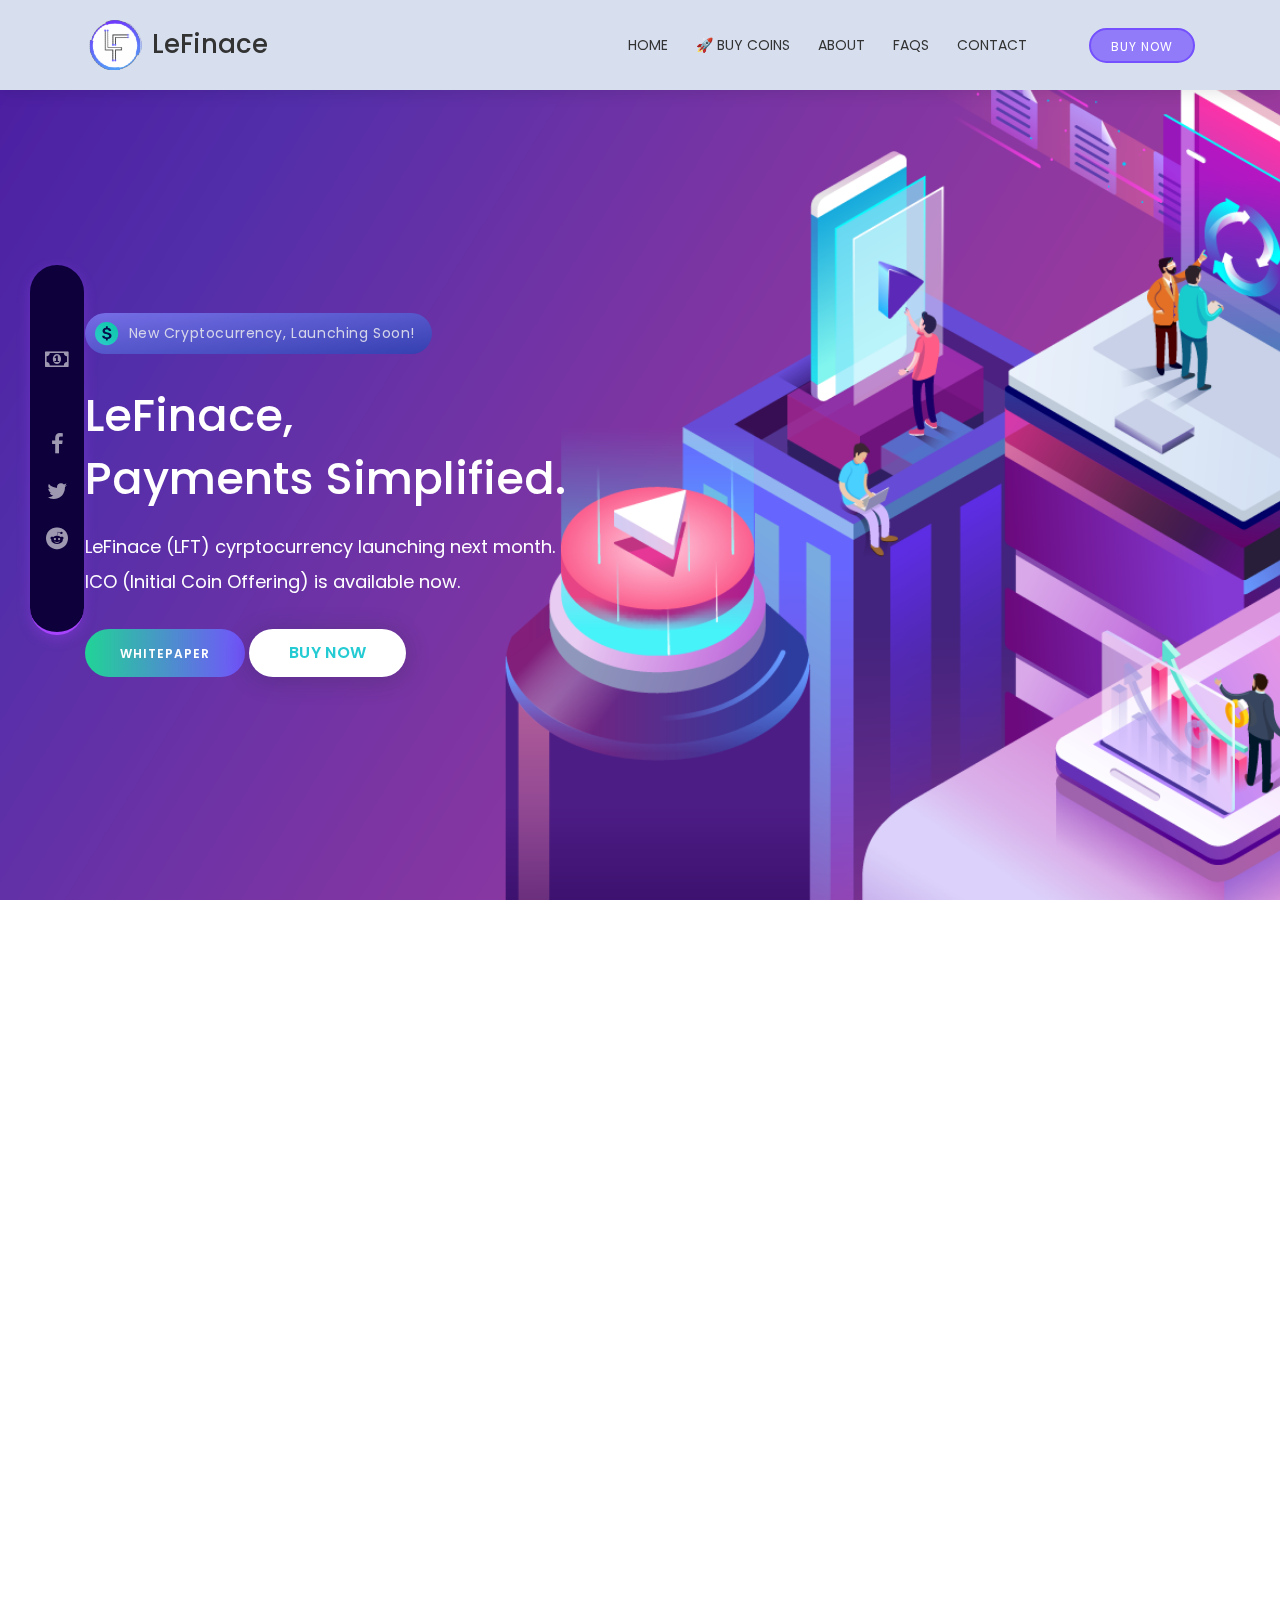
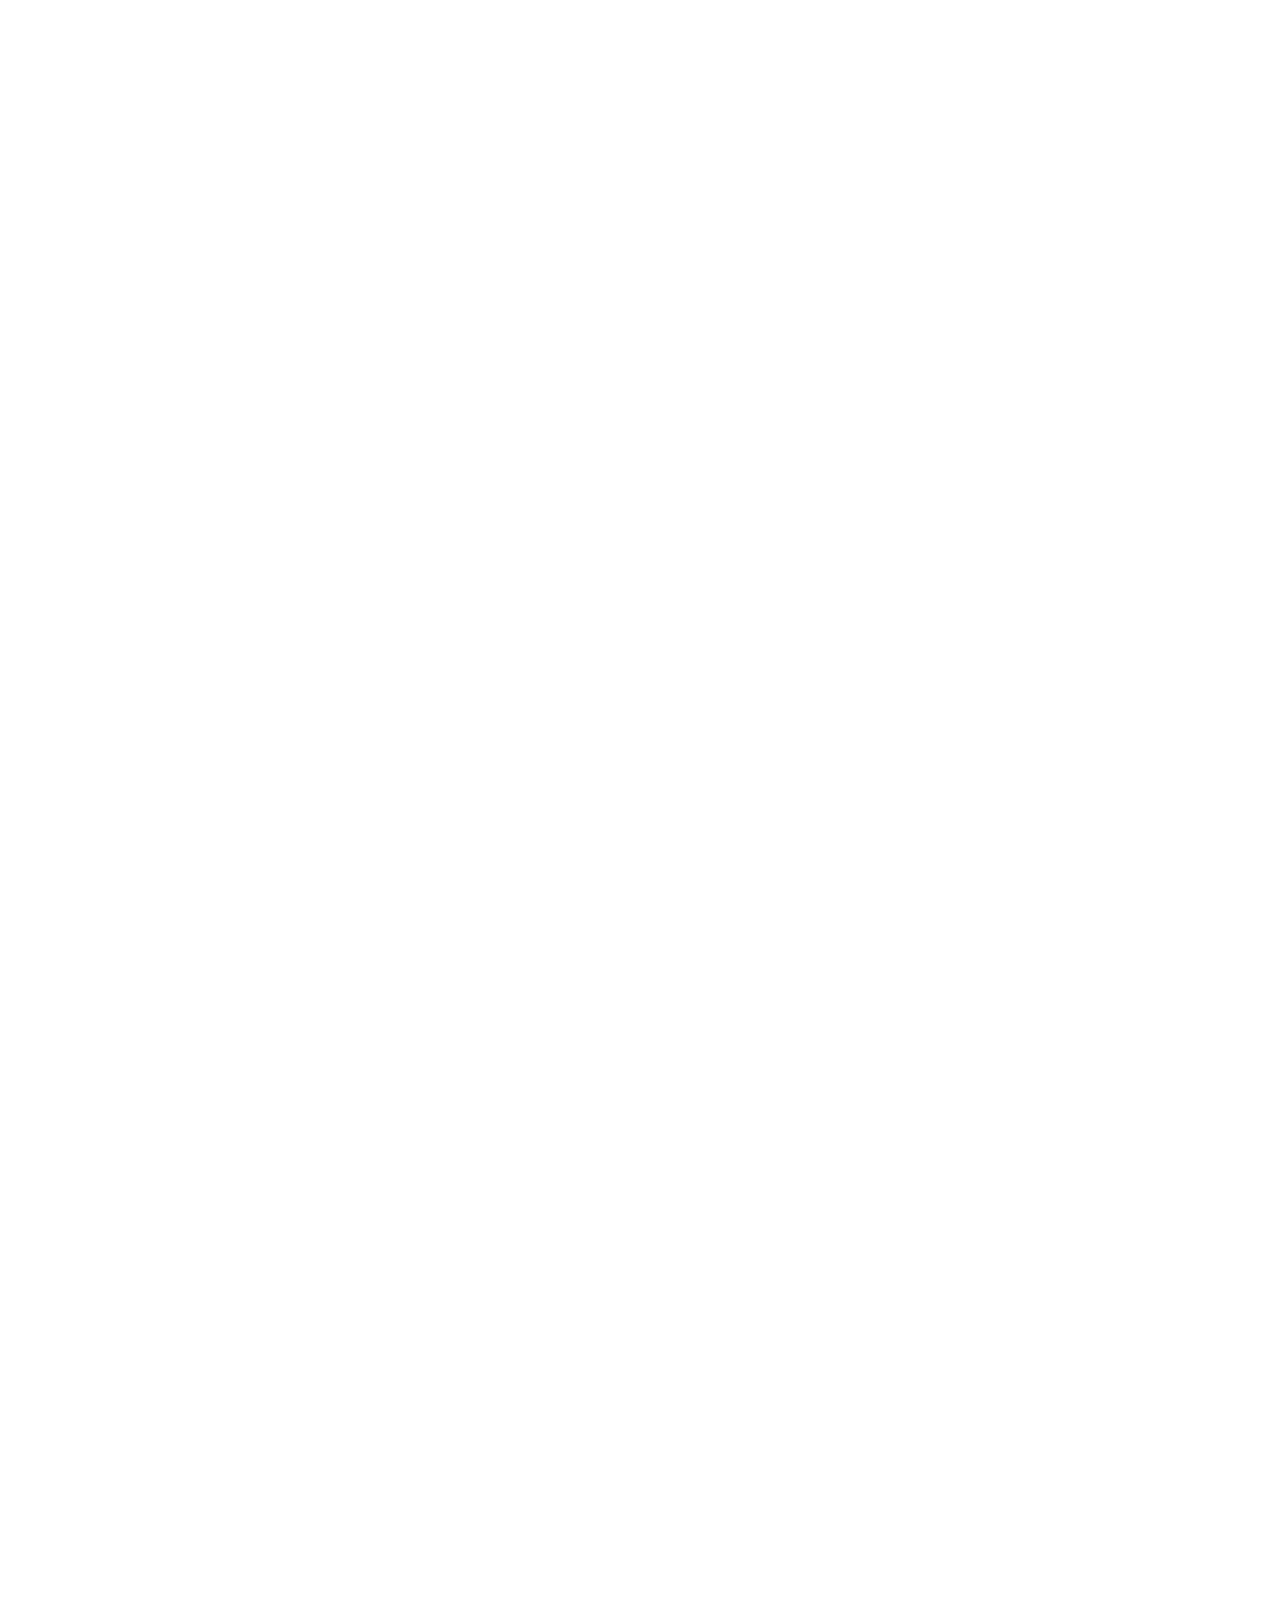
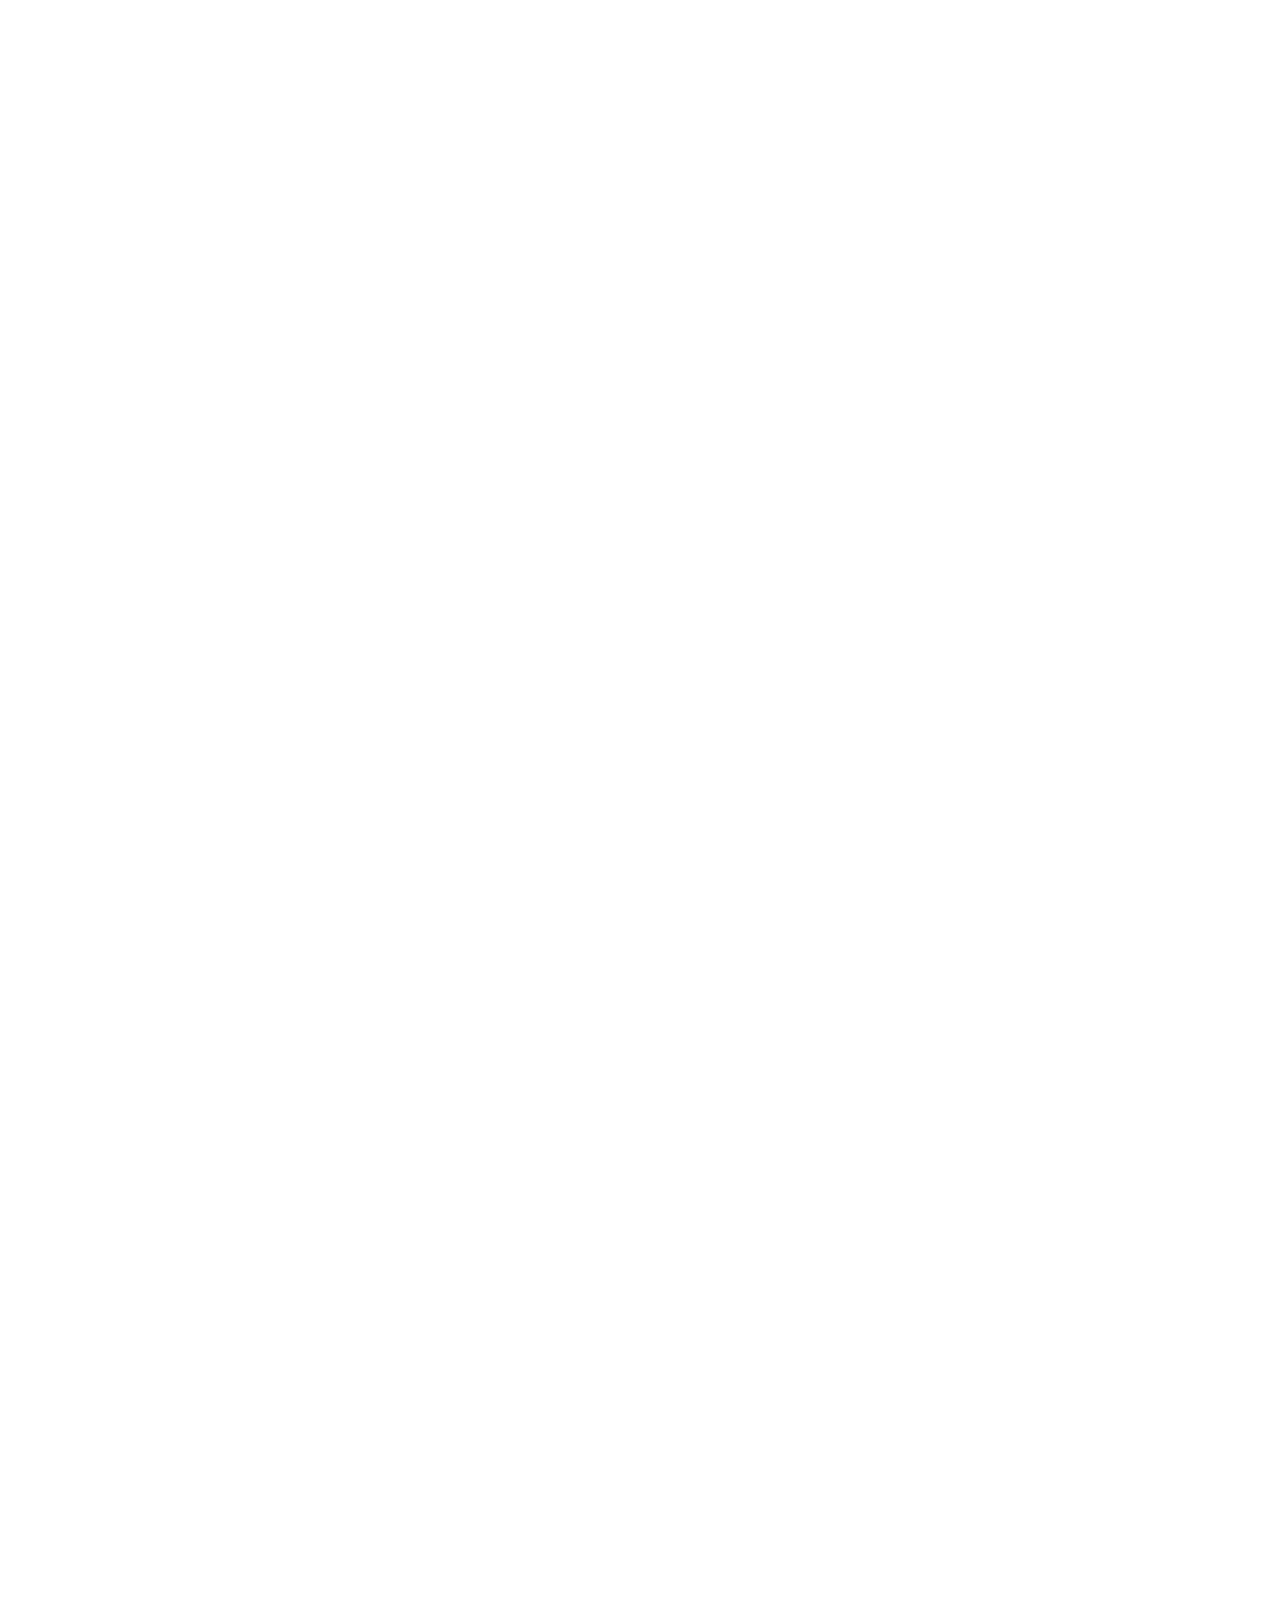
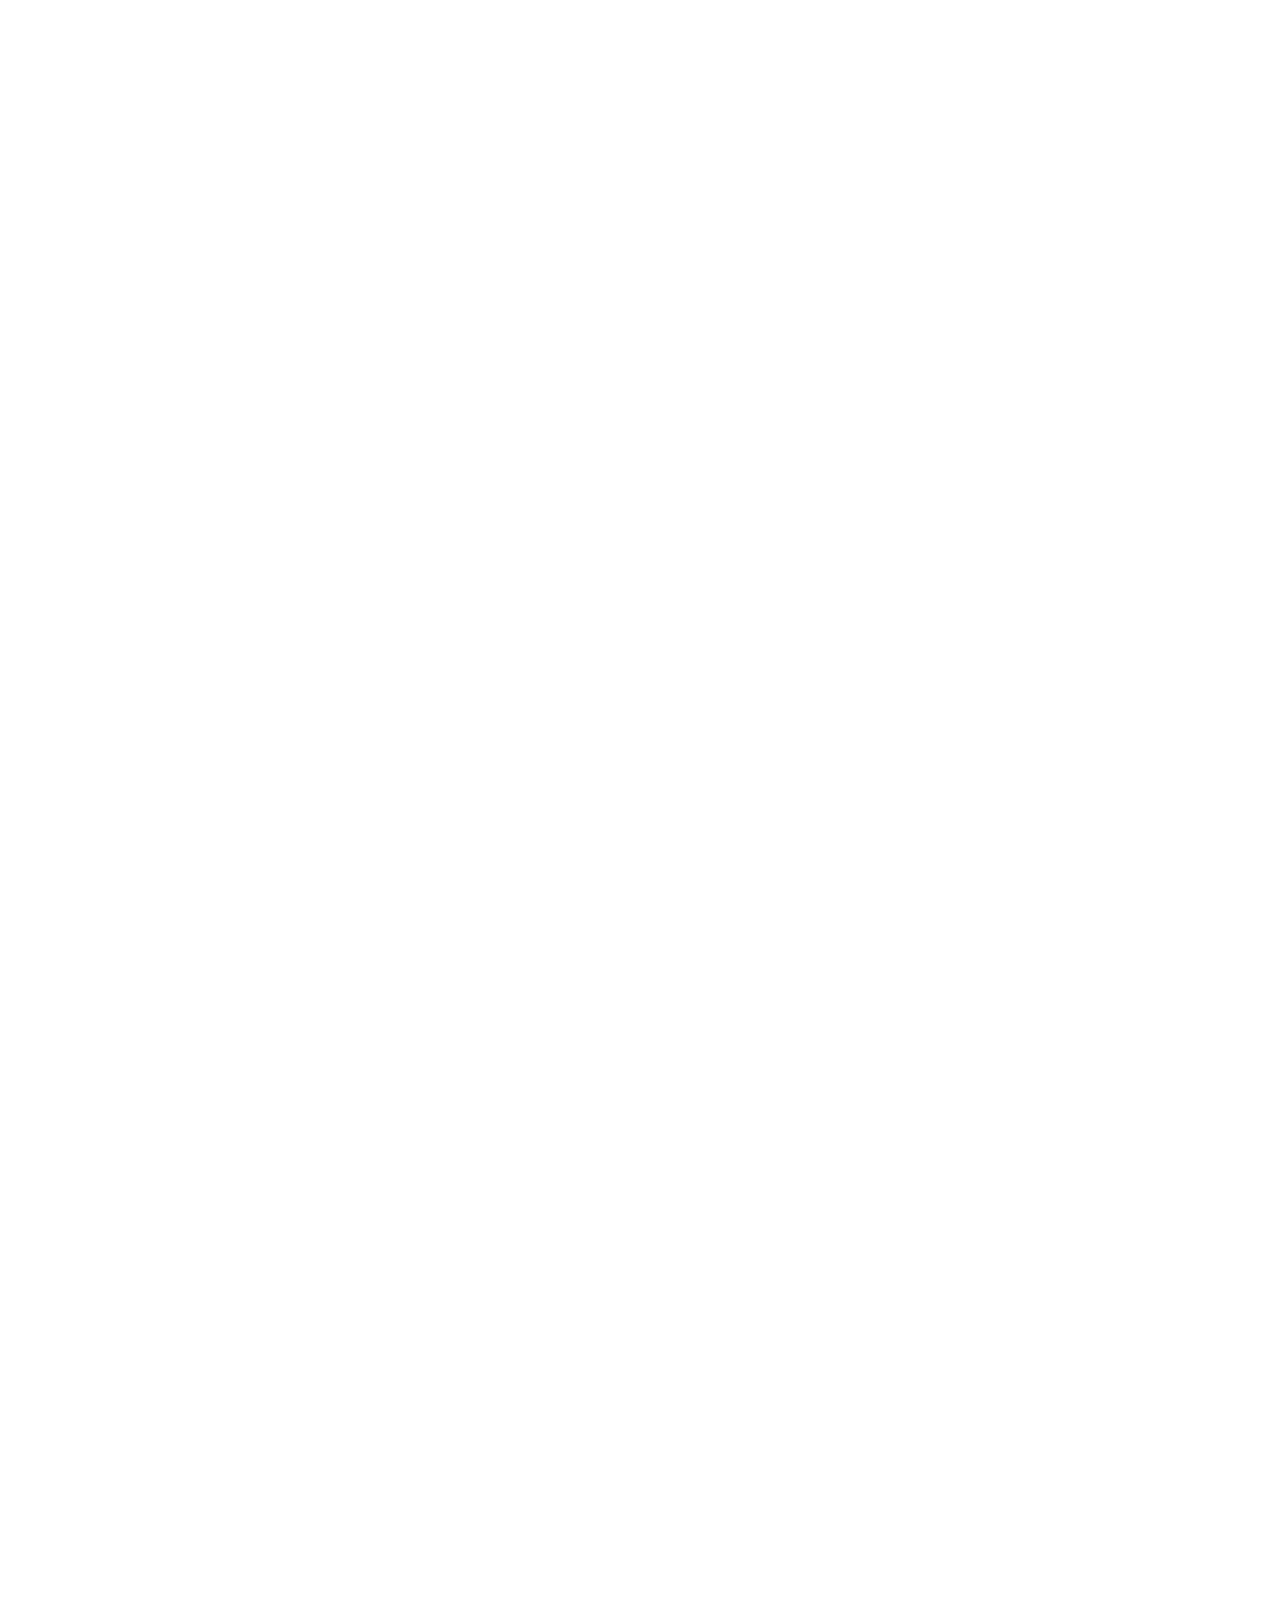
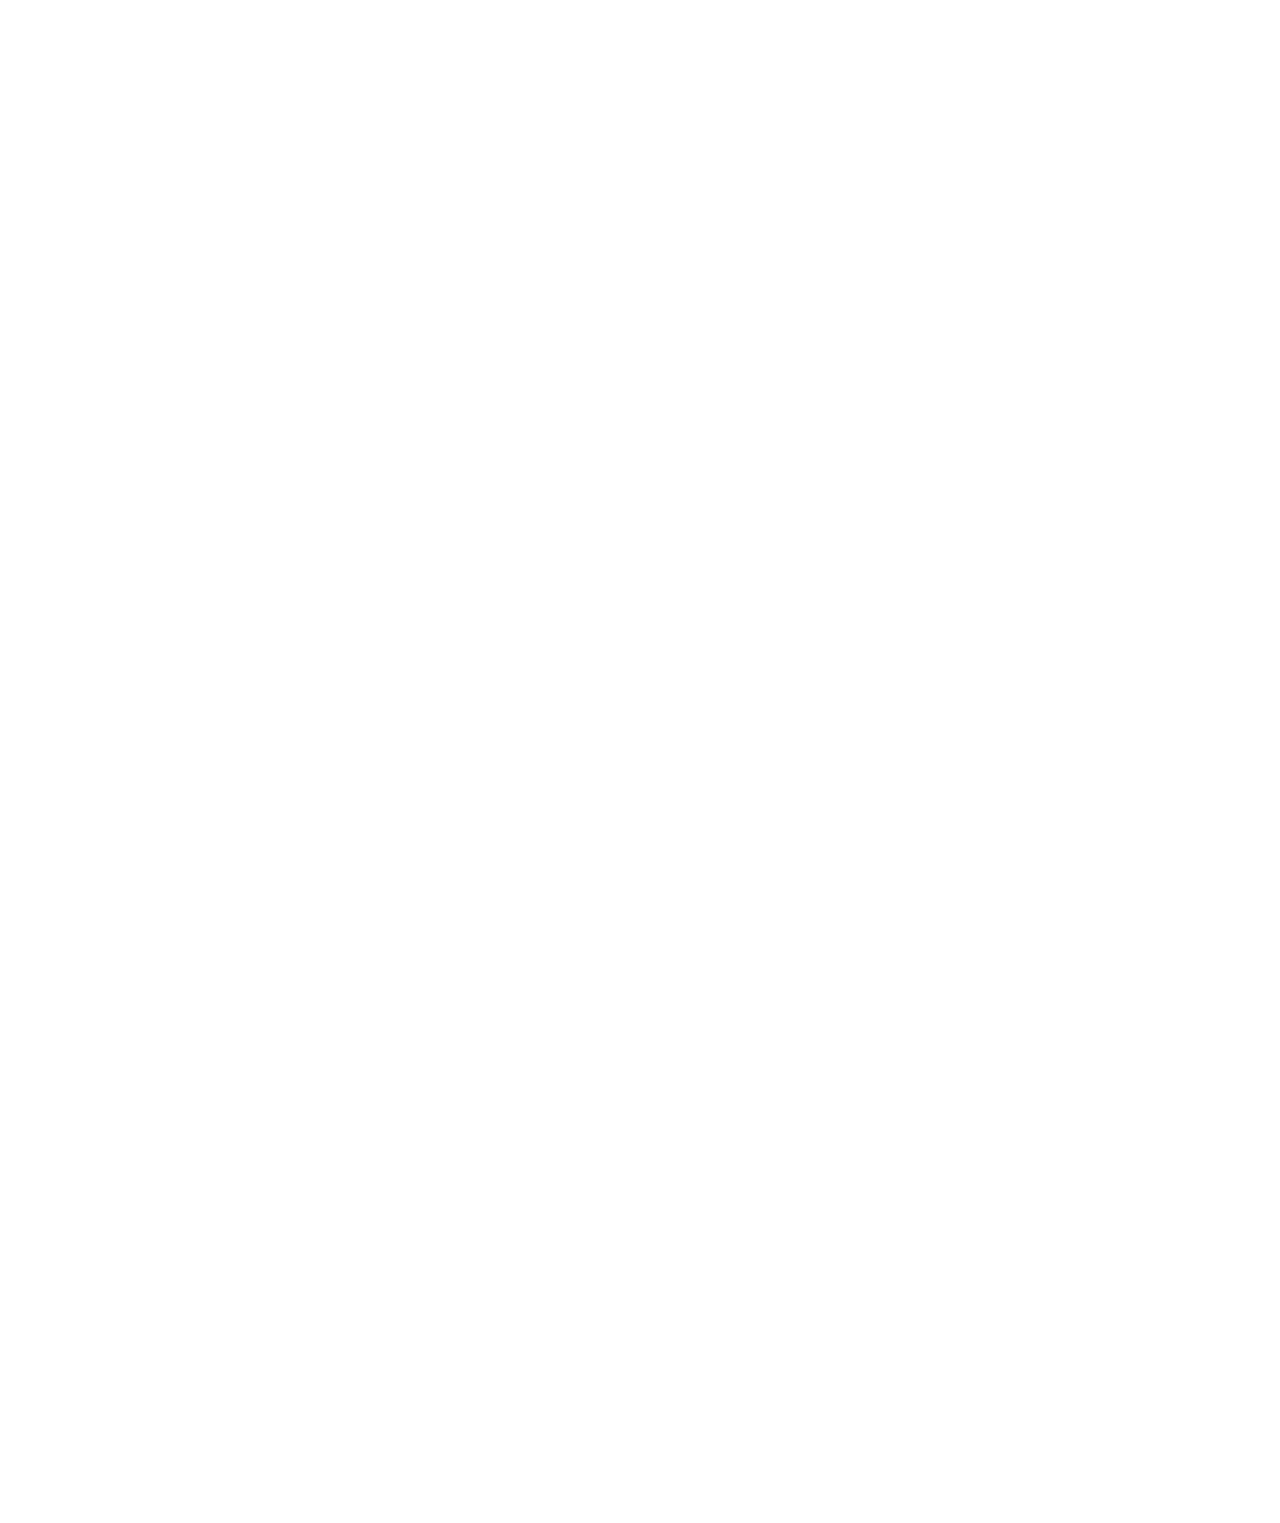
==== commit 15afdf39: "a" ====
--- a/index.html
+++ b/index.html
@@ -33,7 +33,7 @@
     </div>
 
     <!-- ##### Header Area Start ##### -->
-    <header class="header-area fadeInDown" data-wow-delay="0.2s">
+    <header class="header-area fadeInDown sticky" data-wow-delay="0.2s">
         <div class="classy-nav-container light breakpoint-off">
             <div class="container">
                 <!-- Classy Menu -->
@@ -584,8 +584,8 @@
                                         <ul>
                                             <li><span>built our team</span></li>
                                             <li><span>company start</span></li>
-                                            <li><span>legal issues setting</span></li>
-                                            <li><span> concept development</span></li>
+                                            <li><span>legal work</span></li>
+                                            <li><span> concept dev</span></li>
                                         </ul>
                                     </div>
                                     <span class="roadmap_img"><img src="img/roadmap-icons/2.svg" alt=""></span>
@@ -594,7 +594,7 @@
                         </div>
                         <div style="left:30%" class="data_cir cir_2" data-date="Step 3">
                             <div class="data_cir-content">
-                                <div><div class="roadmap_content_info"><ul><li><span> start development</span></li>
+                                <div><div class="roadmap_content_info"><ul><li><span> start dev</span></li>
                                 <li><span>partnerships</span></li>
                                 </ul>
                                 </div><span class="roadmap_img"><img src="img/roadmap-icons/3.svg" alt=""></span></div>
@@ -603,7 +603,7 @@
                         <div style="left:40%" class="data_cir cir_3" data-date="Step 4">
                             <div class="data_cir-content">
                                 <div><div class="roadmap_content_info"><ul><li><span>website launch</span></li>
-                                <li><span>White Paper published</span></li>
+                                <li><span>White Paper</span></li>
                                 <li><span>Pre-sale start</span></li>
                                 </ul>
                                 </div><span class="roadmap_img"><img src="img/roadmap-icons/4.svg" alt=""></span></div>
@@ -612,7 +612,7 @@
                         <div style="left:50%" class="data_cir cir_4 red_crc" data-date="Step 5">
                             <div class="data_cir-content">
                                 <div><div class="roadmap_content_info"><ul><li><span>Crowdsale</span></li>
-                                <li><span>marketing campaign</span></li>
+                                <li><span>marketing</span></li>
                                 <li><span>listing exchanges</span></li>
                                 </ul>
                                 </div><span class="roadmap_img"><img src="img/roadmap-icons/5.svg" alt=""></span></div>
@@ -622,7 +622,7 @@
                             <div class="data_cir-content">
                                 <div><div class="roadmap_content_info"><ul><li><span>Crypto Wallet</span></li>
                                 <li><span>Testnet launch</span></li>
-                                <li><span> Platform development</span></li>
+                                <li><span> Platform dev</span></li>
                                 </ul>
                                 </div><span class="roadmap_img"><img src="img/roadmap-icons/6.svg" alt=""></span></div>
                             </div>
--- a/css/style.css
+++ b/css/style.css
@@ -69,6 +69,15 @@
 * {
     margin: 0;
     padding: 0;
+}
+
+html,body
+{
+    width: 100%;
+    height: 100%;
+    margin: 0px;
+    padding: 0px;
+    overflow-x: hidden; 
 }
 
 body {
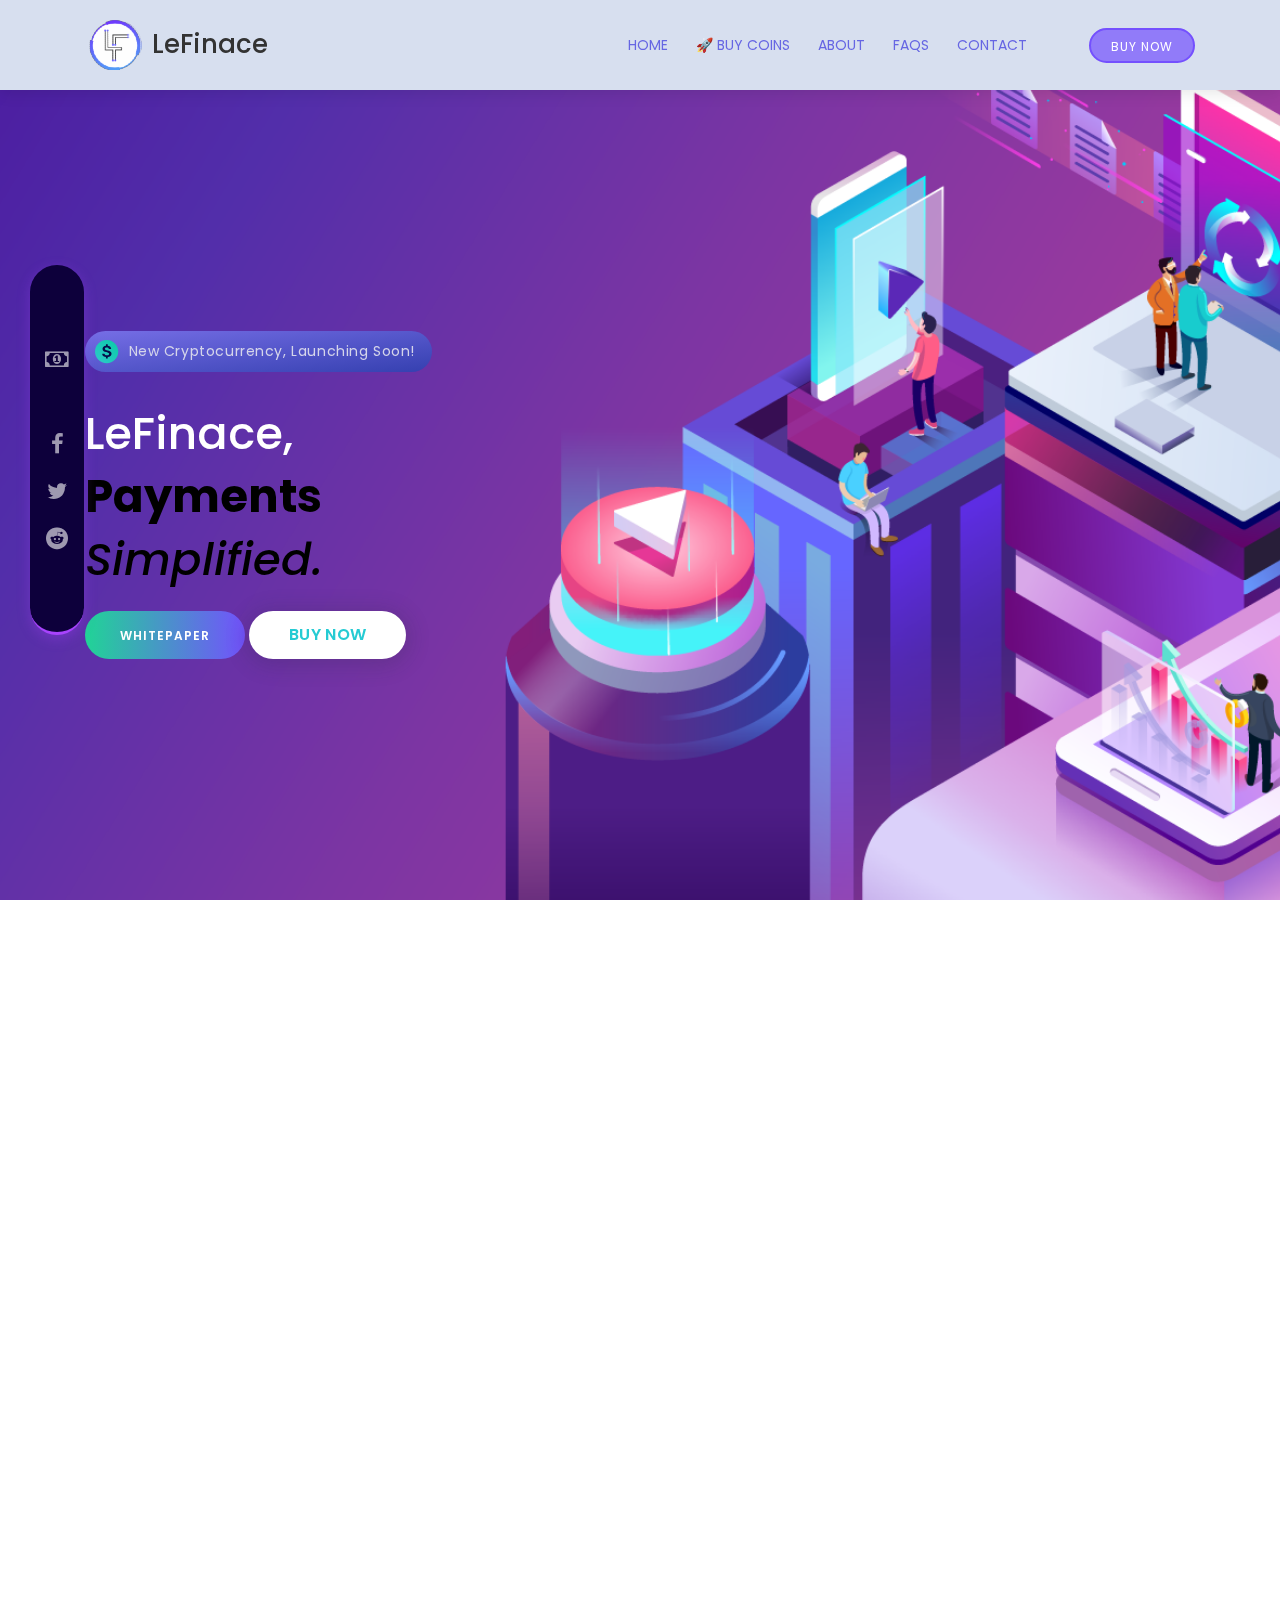
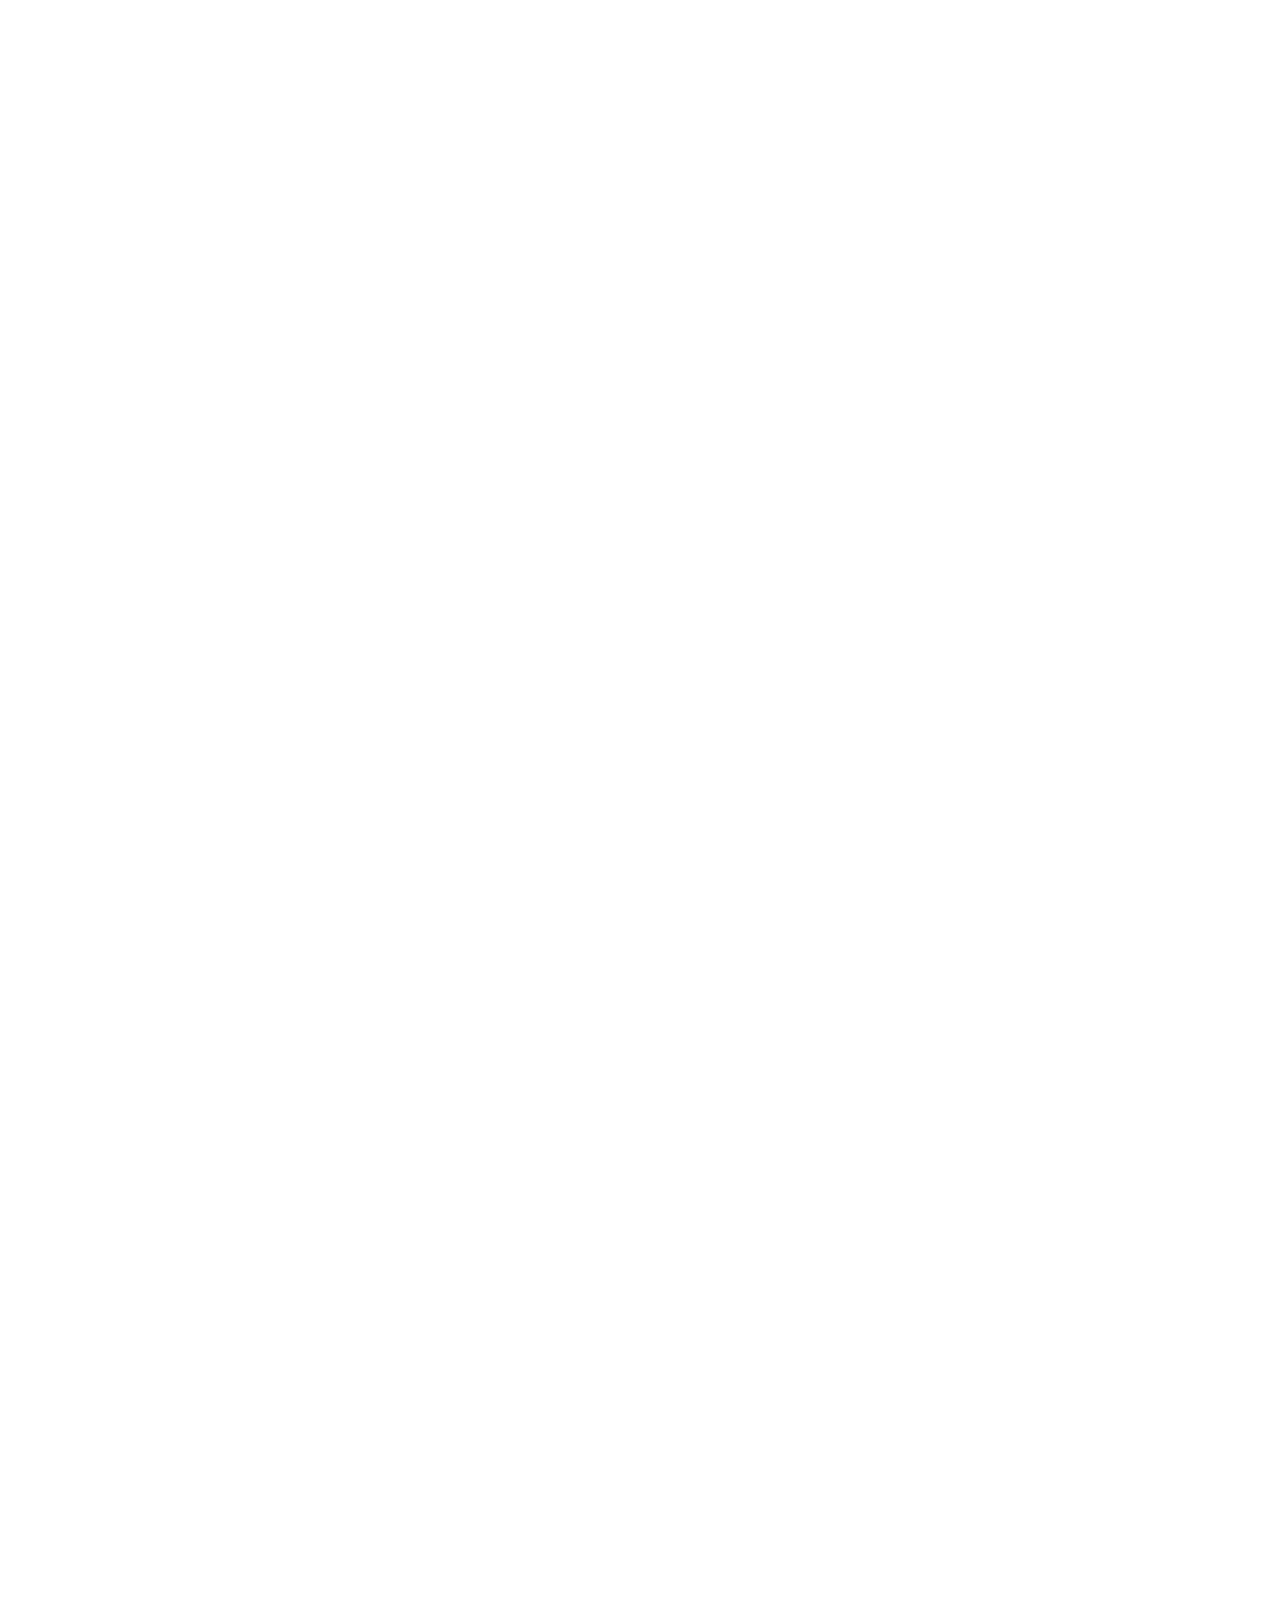
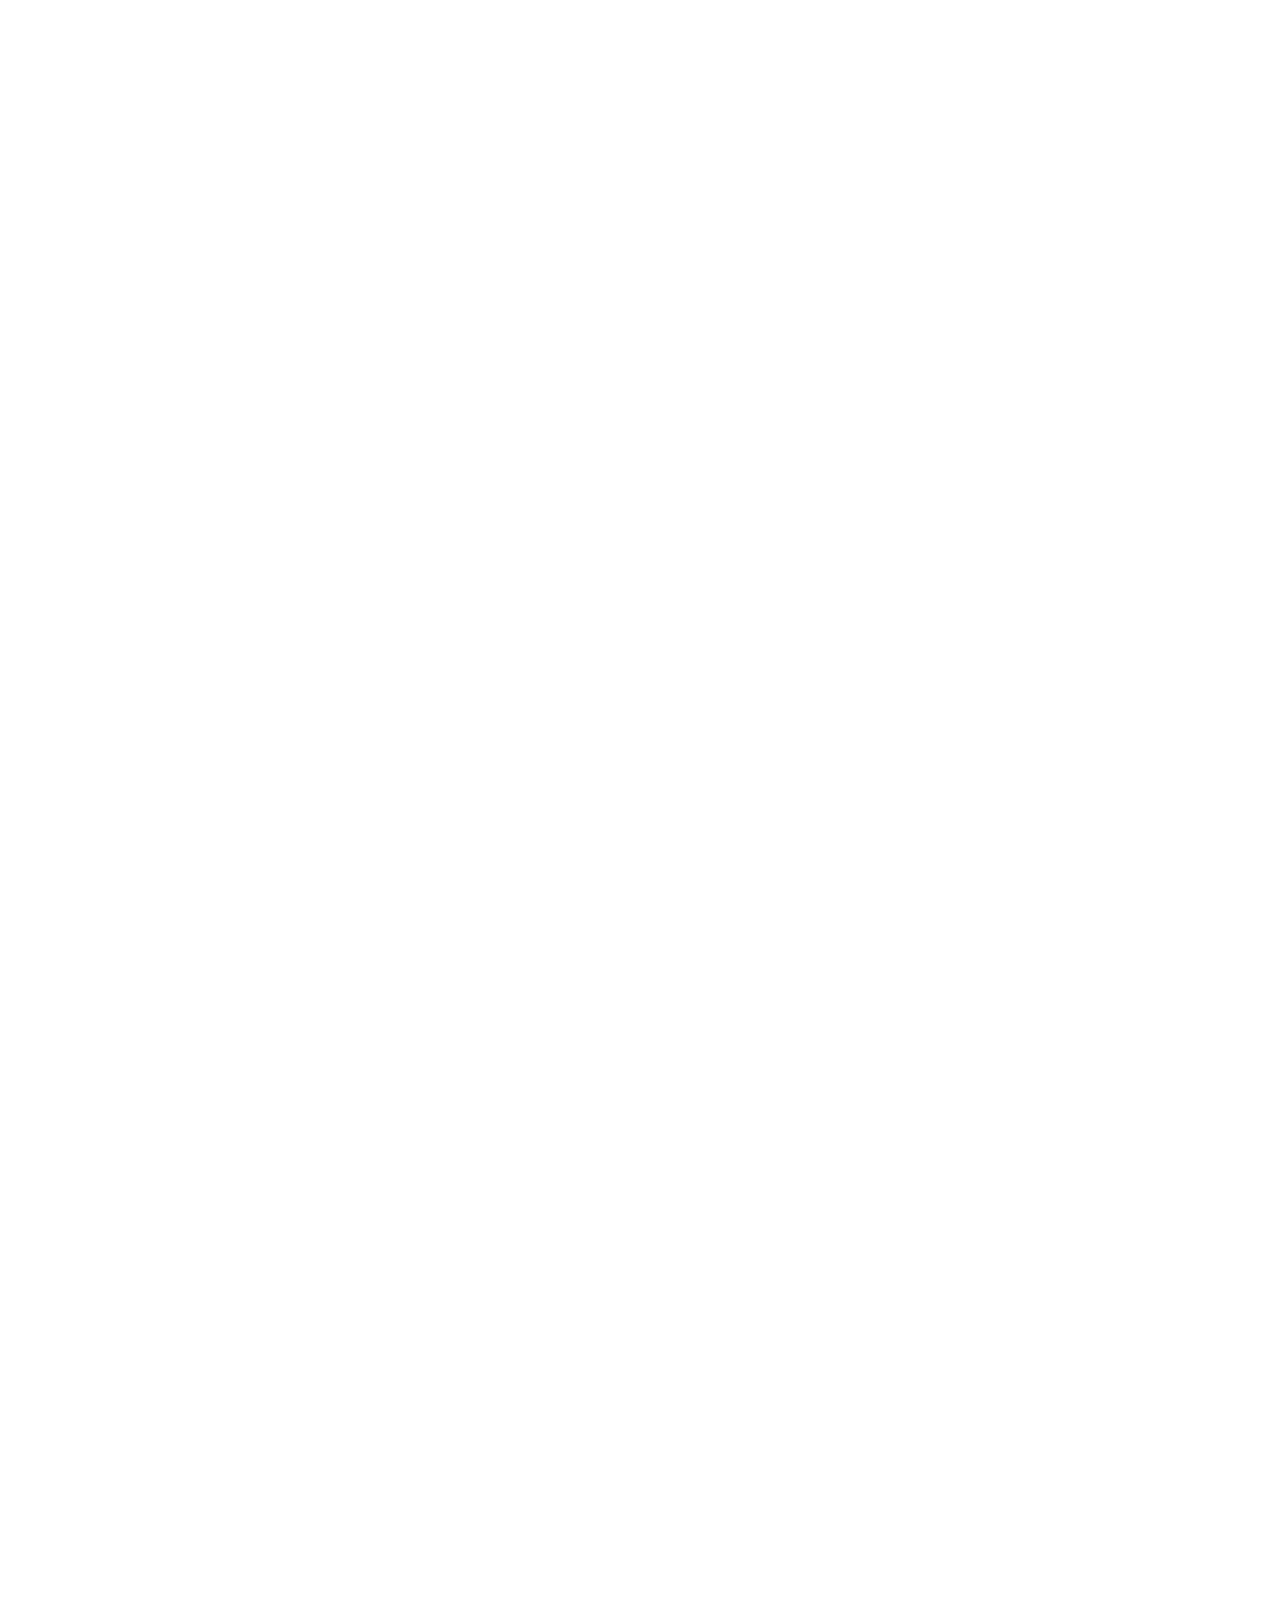
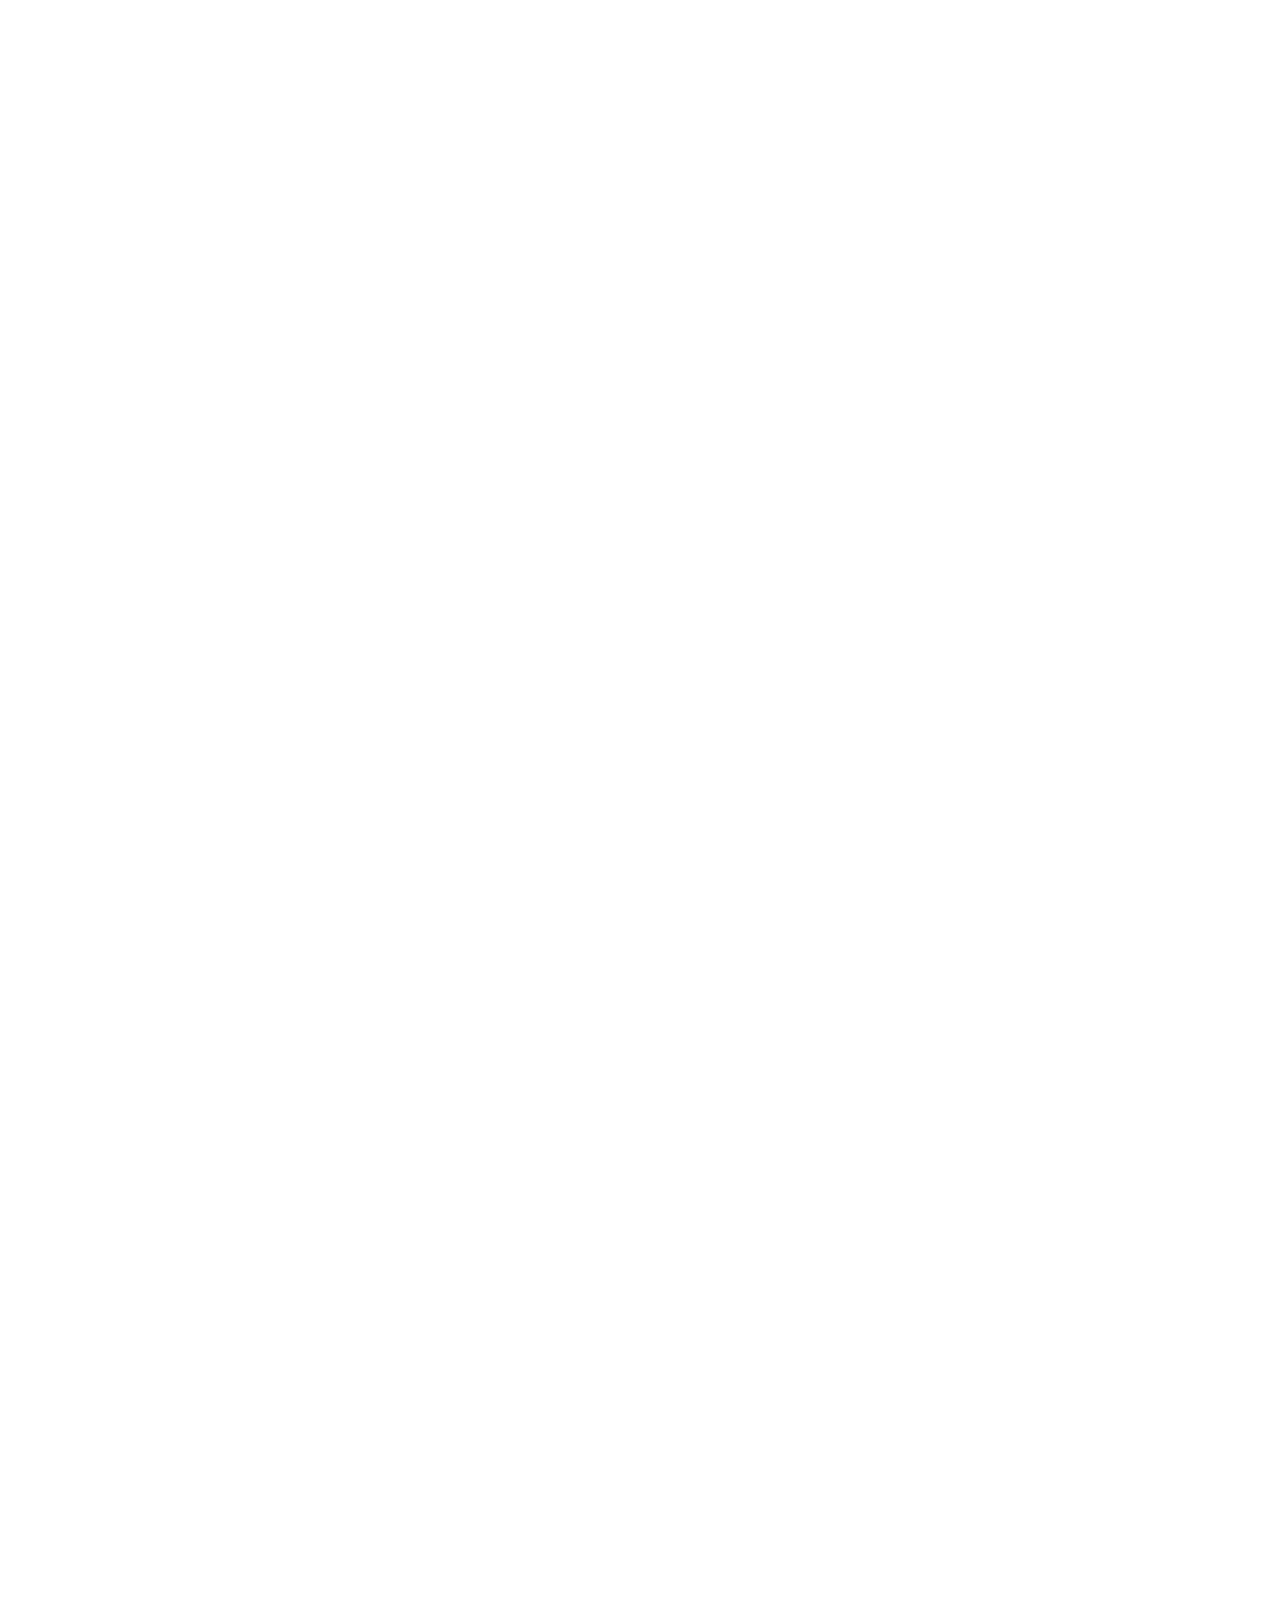
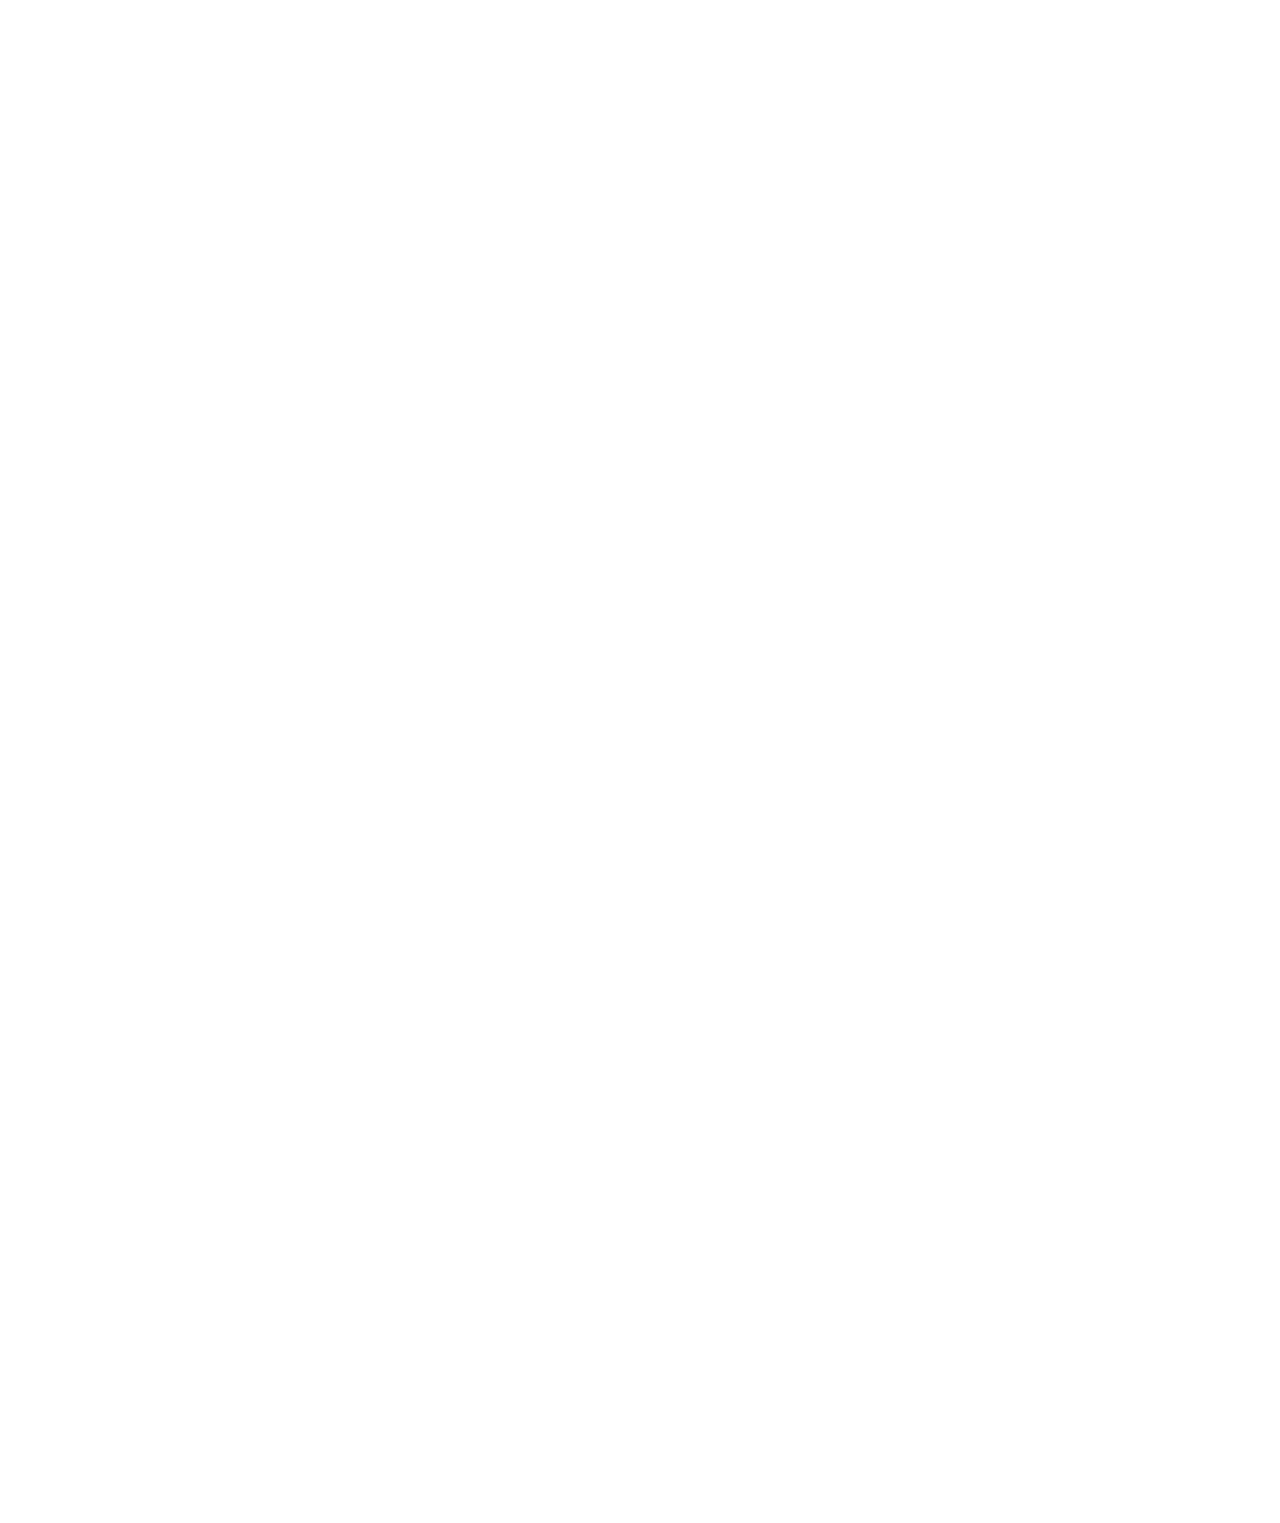
==== commit f1e35336: "a" ====
--- a/index.html
+++ b/index.html
@@ -40,7 +40,7 @@
                 <nav class="classy-navbar justify-content-between" id="dreamNav">
 
                     <!-- Logo -->
-                    <a class="nav-brand light" href="#"><img src="img/core-img/logo.png" alt="logo"> LeFinace</a>
+                    <a class="nav-brand dark" href="#"><img src="img/core-img/logo.png" alt="logo"> LeFinace</a>
 
                     <!-- Navbar Toggler -->
                     <div class="classy-navbar-toggler demo">
@@ -58,11 +58,11 @@
                         <!-- Nav Start -->
                         <div class="classynav">
                             <ul id="nav">
-                                <li><a href="#home">Home</a></li>
-                                <li><a href="#pricing">🚀 Buy Coins</a></li>
-                                <li><a href="#about">About</a></li>
-                                <li><a href="#faq">FAQs</a></li>
-                                <li><a href="#contact">Contact</a></li>
+                                <li><a href="#home" style="color:#6666e3">Home</a></li>
+                                <li><a href="#pricing" style="color:#6666e3">🚀 Buy Coins</a></li>
+                                <li><a href="#about" style="color:#6666e3">About</a></li>
+                                <li><a href="#faq" style="color:#6666e3">FAQs</a></li>
+                                <li><a href="#contact" style="color:#6666e3">Contact</a></li>
                             </ul>
 
                             <!-- Button -->
@@ -96,8 +96,8 @@
                                     <span class="integration-text">New Cryptocurrency, Launching Soon!</span>
                                 </div>
                             </div>
-                            <h1 class="fadeInUp" data-wow-delay="0.2s">LeFinace, <br/>Payments Simplified.</h1>
-                            <p class="w-text fadeInUp" data-wow-delay="0.3s">LeFinace (LFT) cyrptocurrency launching next month. <br/>ICO (Initial Coin Offering) is available now. </p>
+			
+                            <h1 class="fadeInUp" data-wow-delay="0.2s">LeFinace, <br/><a style="color:black"><b>Payments</b></a> <a style="color:black"><i><br/>Simplified.</i></a></h1>
                             <div class="dream-btn-group fadeInUp" data-wow-delay="0.4s">
                                 <a href="docs/LeFinace-whitepaper.pdf" target="_blank" class="btn dream-btn">Whitepaper</a>
                                 <a href="#pricing" class="btn button"> BUY NOW</a>
--- a/css/style.css
+++ b/css/style.css
@@ -78,6 +78,13 @@
     margin: 0px;
     padding: 0px;
     overflow-x: hidden; 
+}
+
+.box1 {
+	background: rgba(0, 0, 0, 0.5); 
+    color: #fff;
+    opacity: .5;
+	padding-left: 2%;
 }
 
 body {
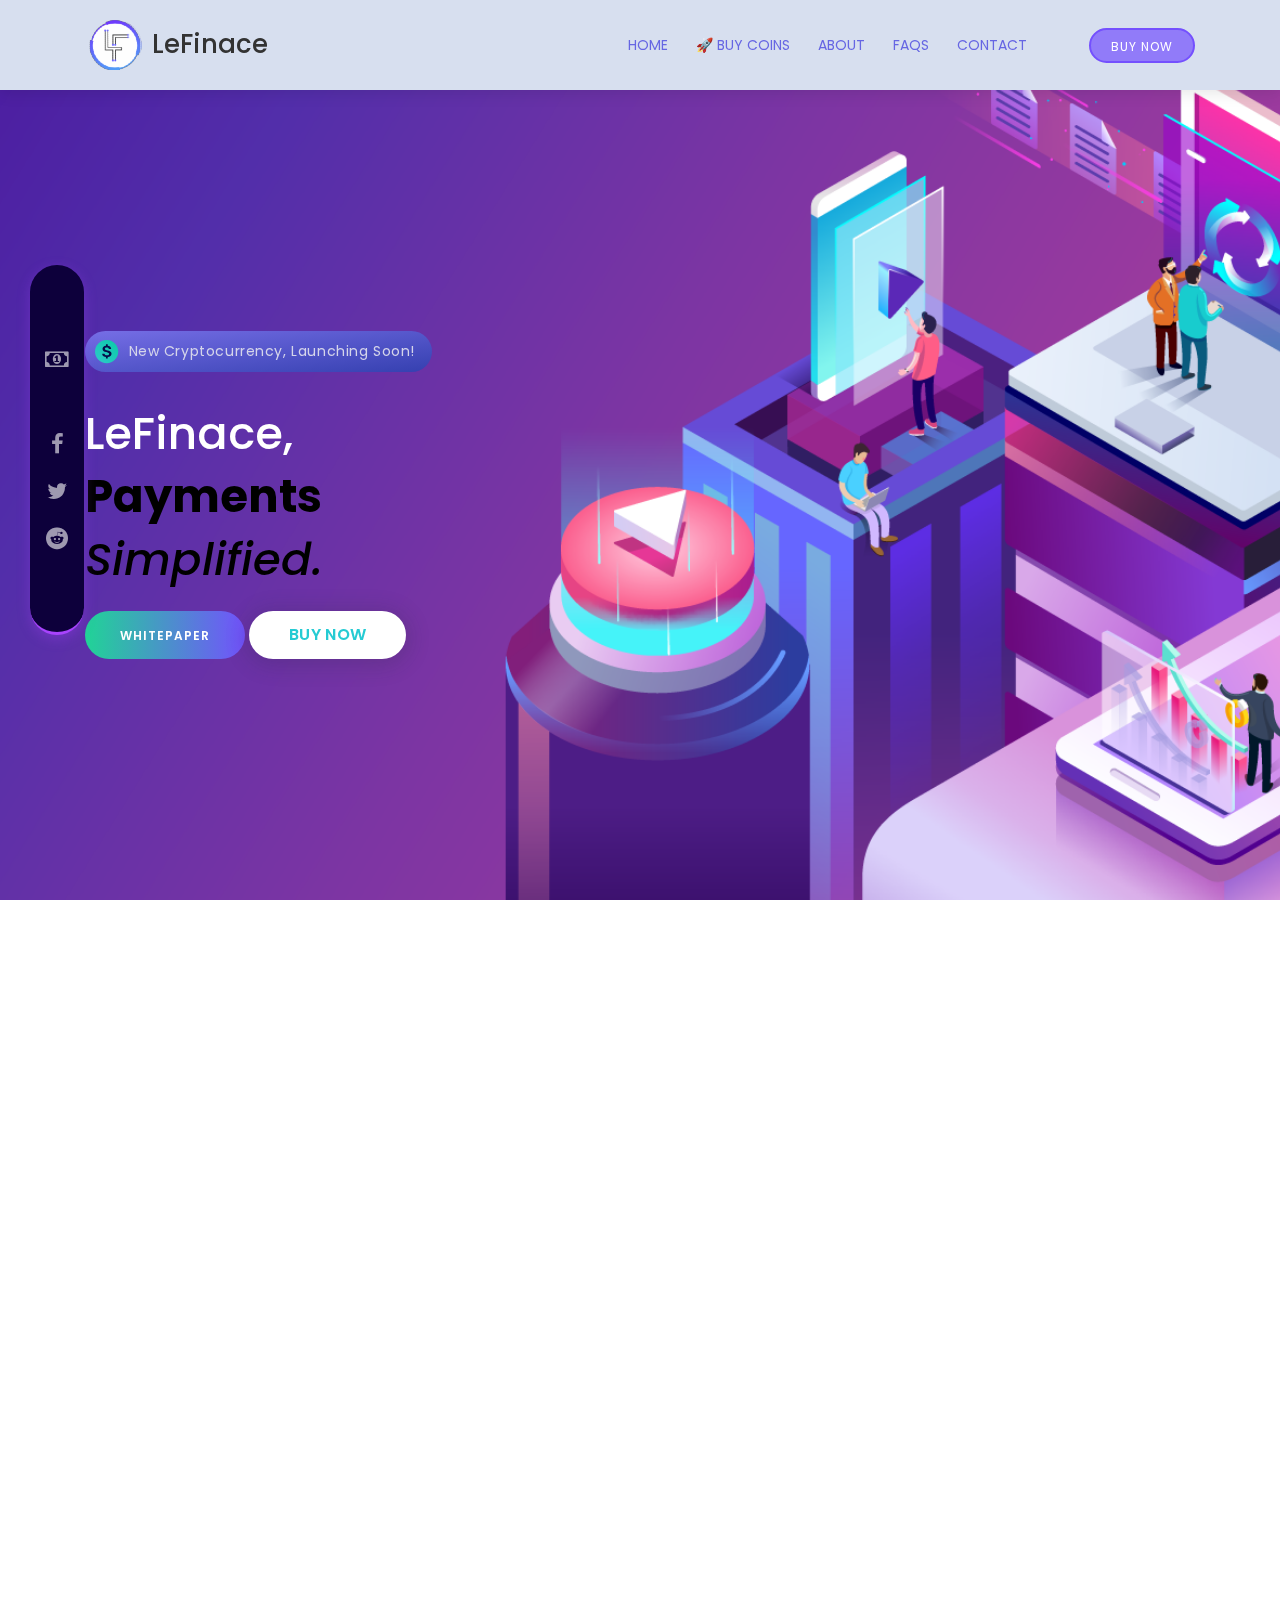
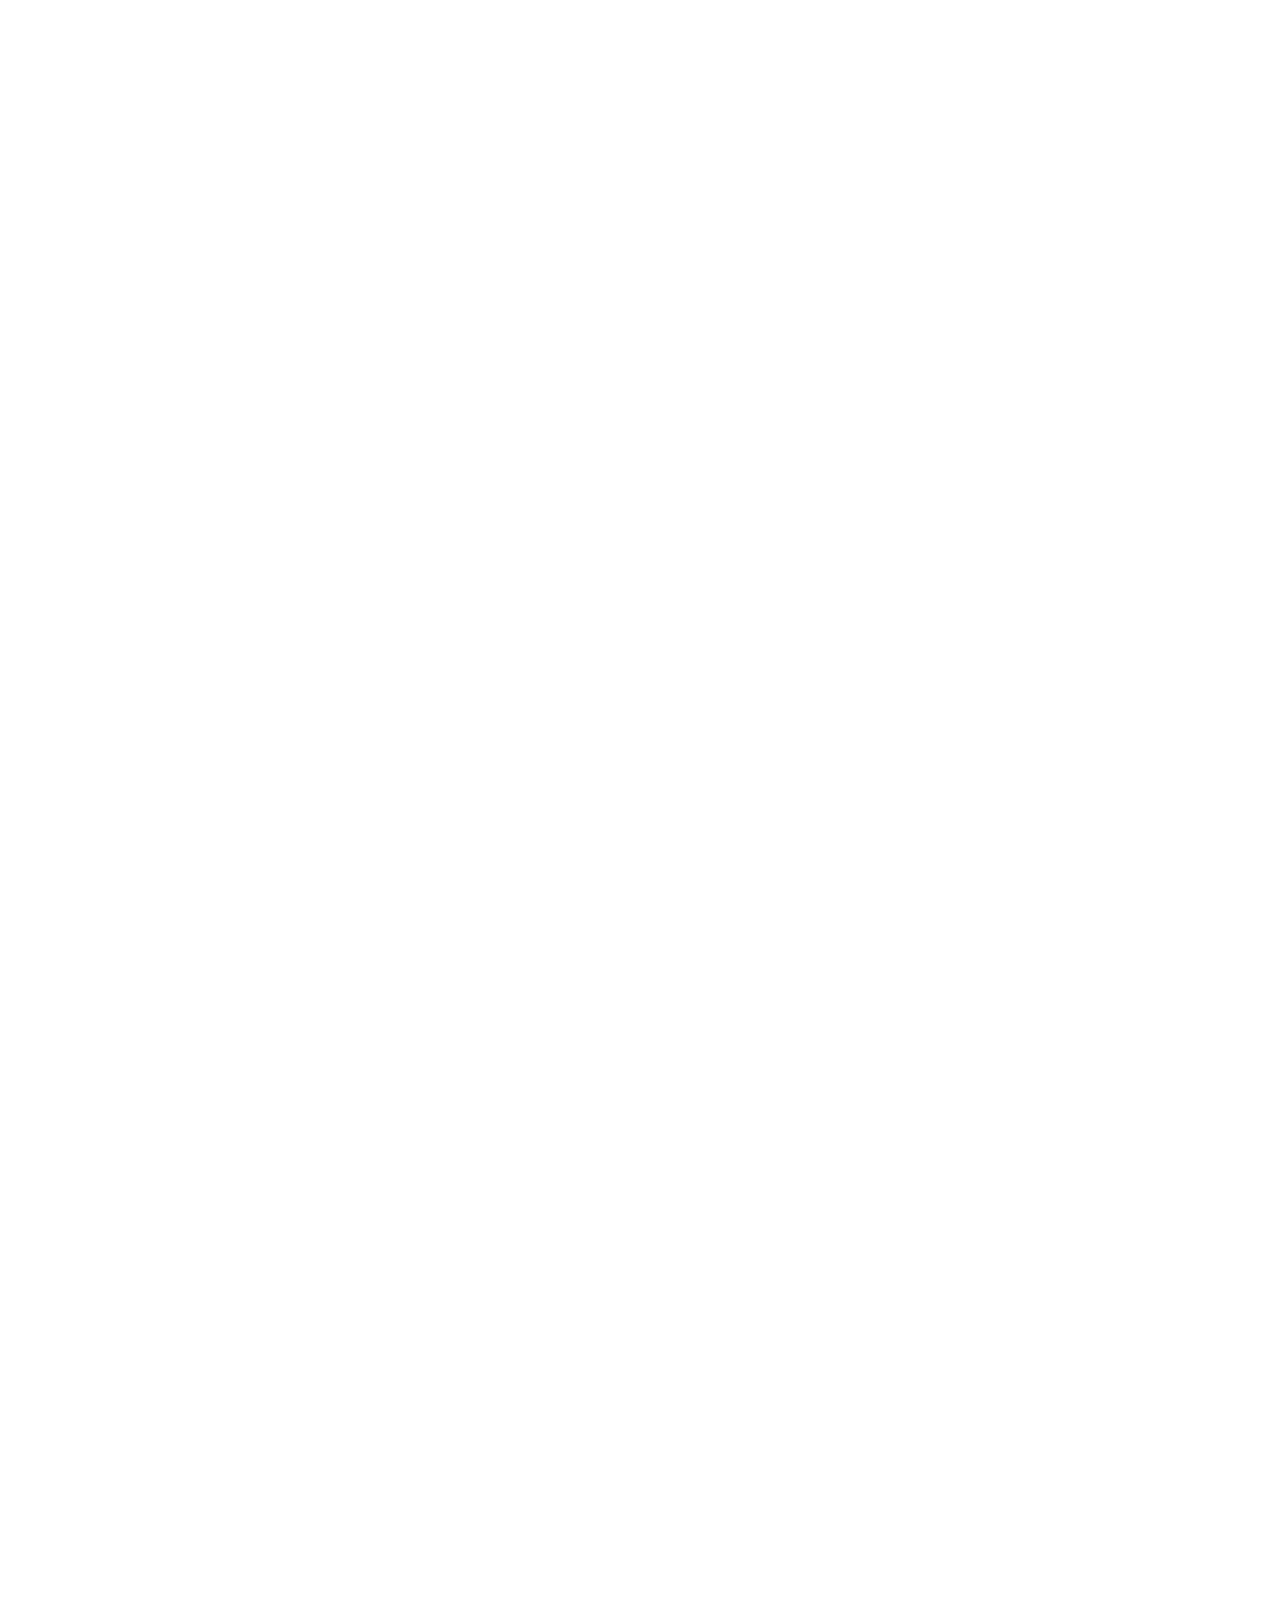
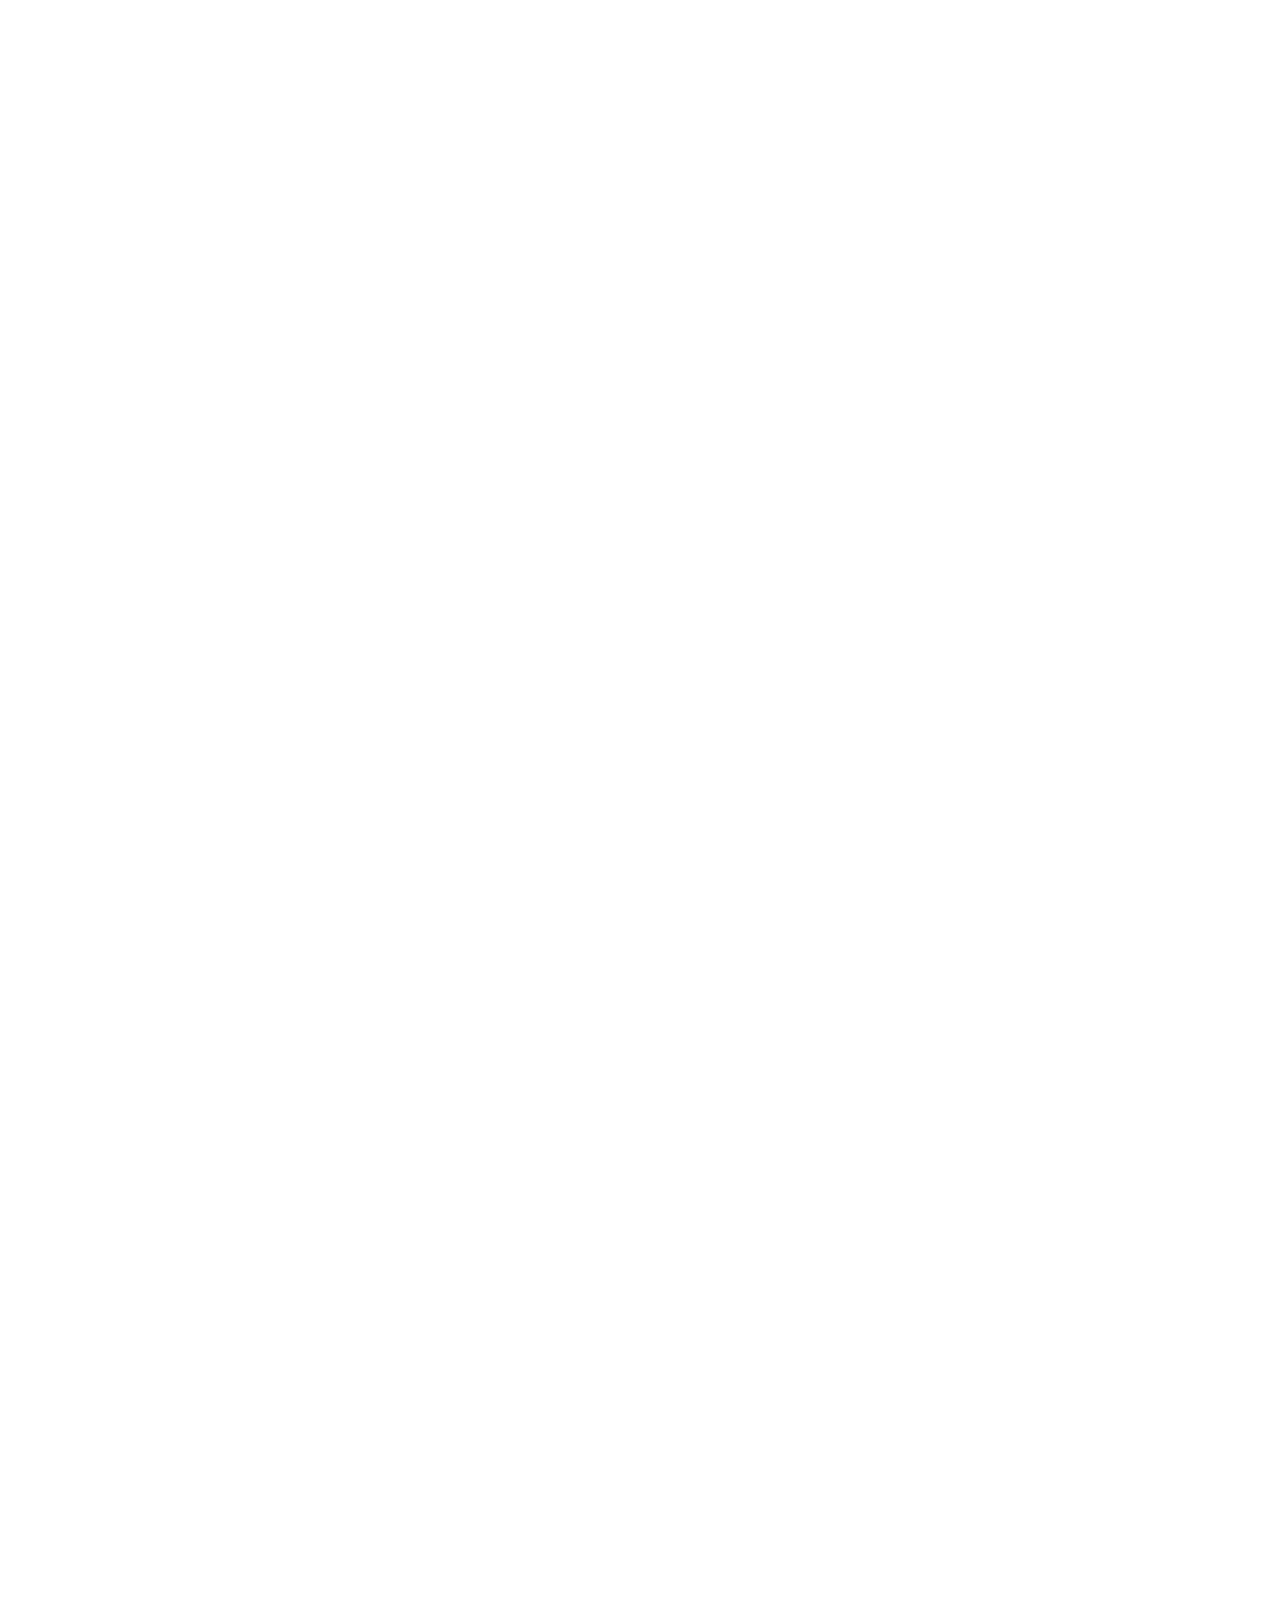
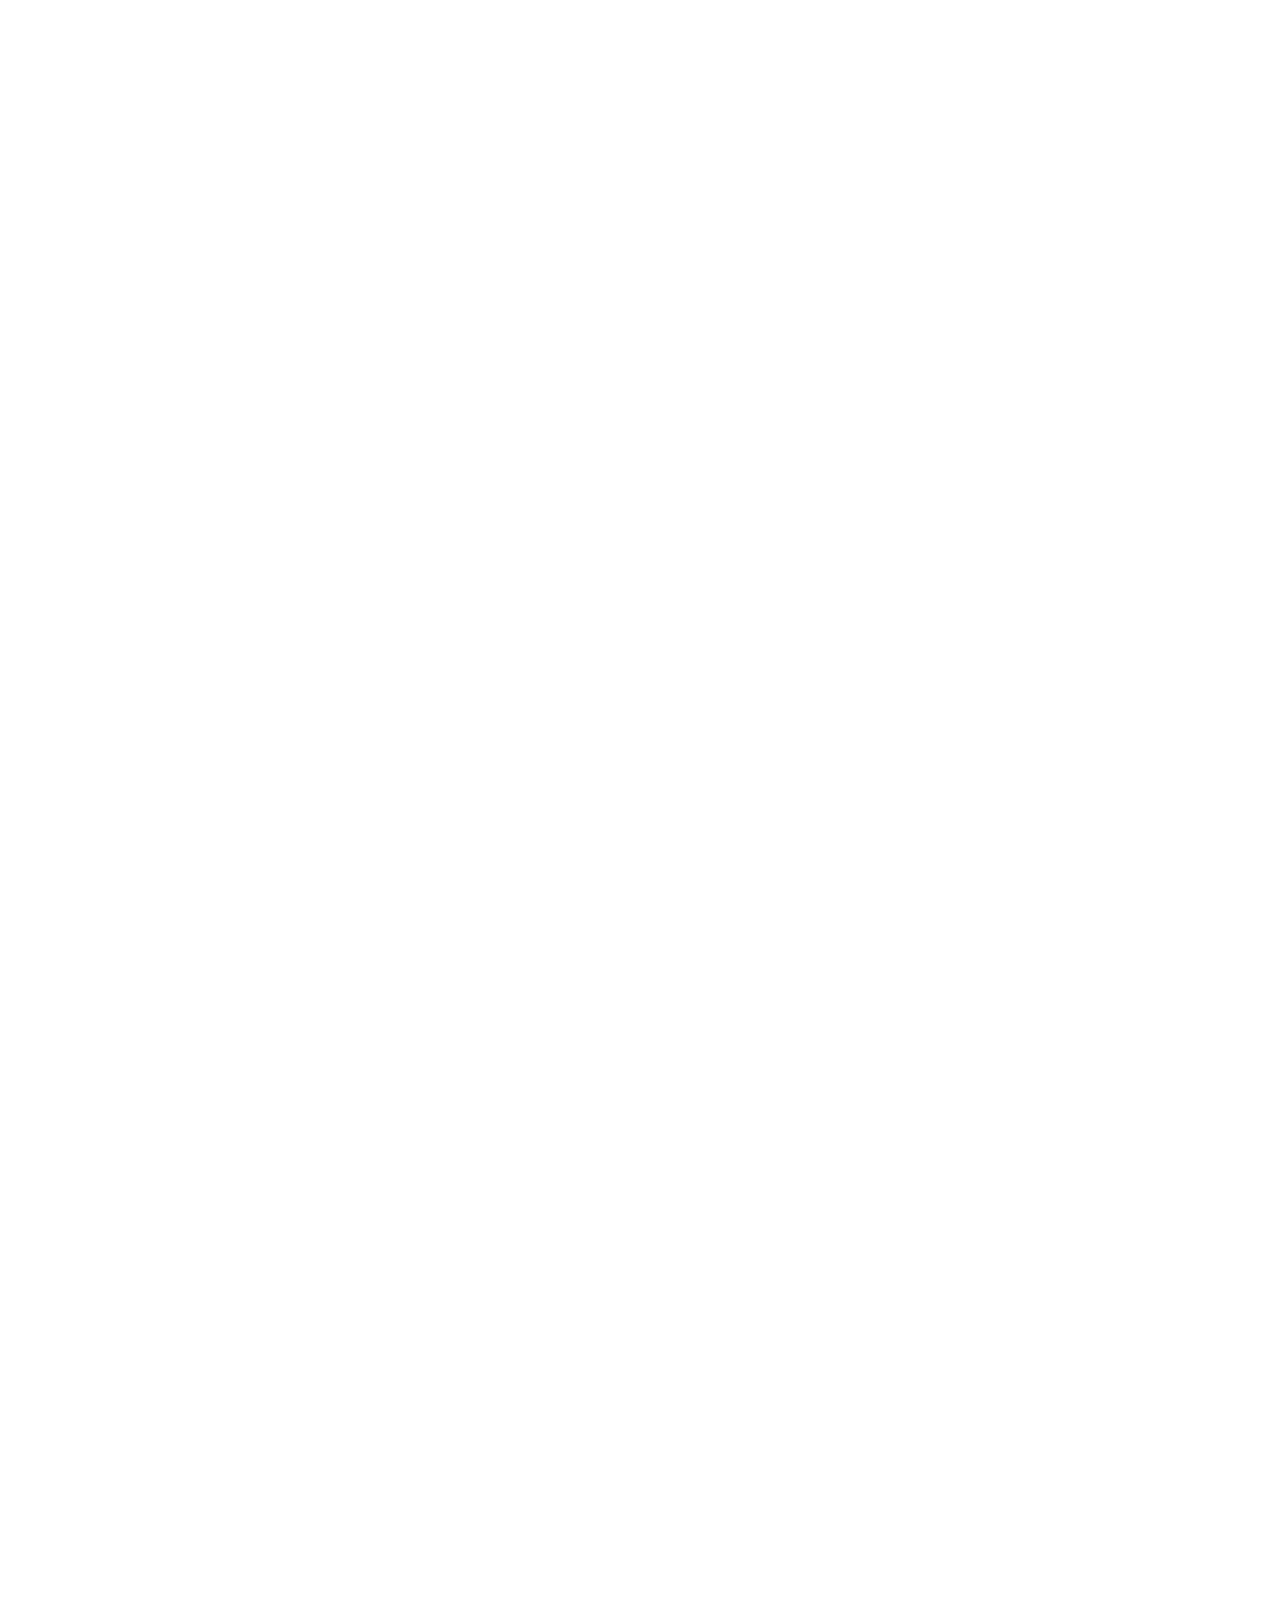
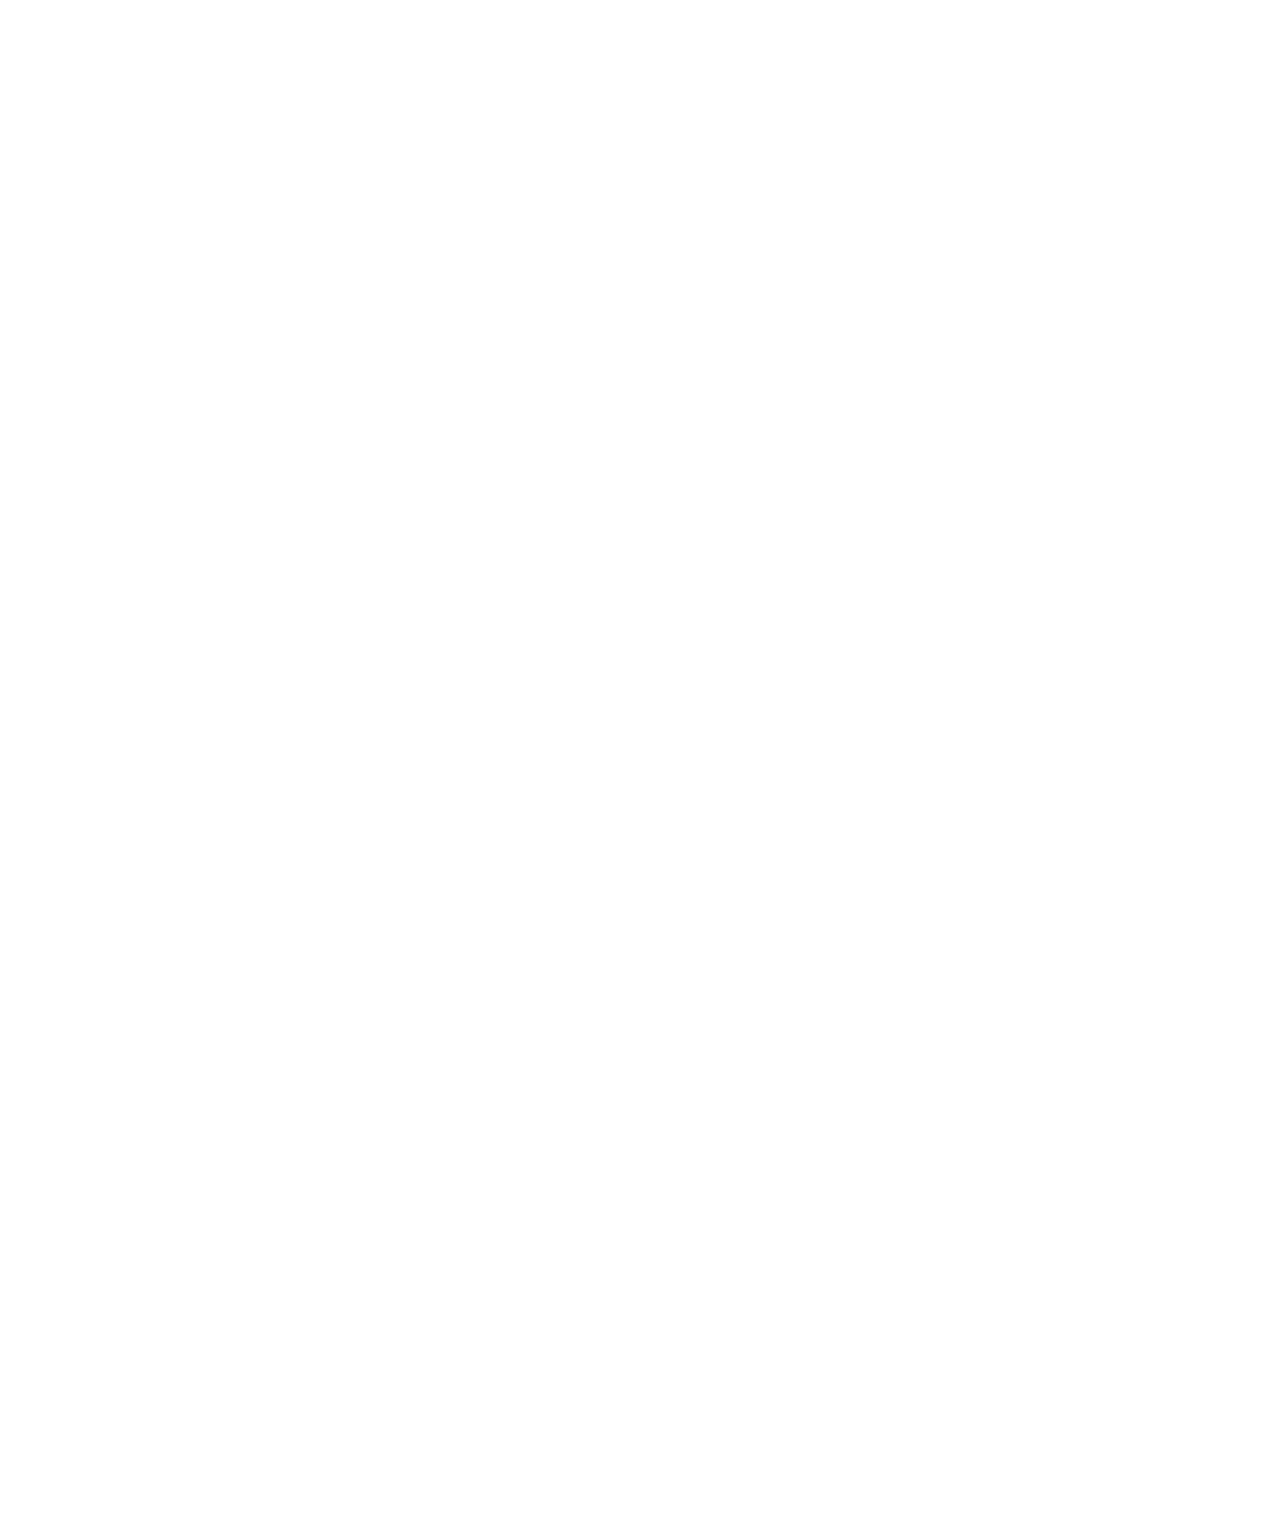
==== commit 1ecbedcd: "y" ====
--- a/index.html
+++ b/index.html
@@ -703,6 +703,19 @@
                             <dd>
                                 <p>There are totall 5 Billion LeFinace coins available in total.</p>
                             </dd>
+                            <!-- Single FAQ Area -->
+                            <dt class="wave fadeInUp" data-wow-delay="0.5s">How to Add LFT in wallet & Contract Address</dt>
+                            <dd>
+                                <p><b>Step 1</b><br/>Open your WALLET and search for 'LFT' then add custom token<br/>
+								<b>Step 2</b><br/>
+								Network: Smart Chain, Paste 'Contract Address'. Name: LeFinace, Symbol: LFT, Decimals: 9. Select <b>Done</b><br/>
+								<b>Step 3</b><br/>Copy the 'Deposit Address', then paste it in 'Claim Address Field'.</p><br/>
+								<!-- The text field -->
+						<input type="text" value="0x524bd9ac8943c3AcbDC439B72a796b18295C38aB" id="myInput">
+
+						<!-- The button used to copy the text -->
+						<button onclick="myFunction()"> Copy </button>
+                            </dd>
                         </dl>
                     </div>
                 </div>
@@ -808,6 +821,21 @@
 
     <!-- script js -->
     <script src="js/script.js"></script>
+	
+	<script>function myFunction() {
+  /* Get the text field */
+  var copyText = document.getElementById("myInput");
+
+  /* Select the text field */
+  copyText.select();
+  copyText.setSelectionRange(0, 99999); /* For mobile devices */
+
+   /* Copy the text inside the text field */
+  navigator.clipboard.writeText(copyText.value);
+
+  /* Alert the copied text */
+  alert("Copied the text: " + copyText.value);
+}</script>
 
 </body>
 
--- a/css/style.css
+++ b/css/style.css
@@ -4509,4 +4509,41 @@
 }
 .preview-demo:hover{
     color: #333
+}
+.tooltip {
+  position: relative;
+  display: inline-block;
+}
+
+.tooltip .tooltiptext {
+  visibility: hidden;
+  width: 10px;
+  background-color: #555;
+  color: #fff;
+  text-align: center;
+  border-radius: 2px;
+  padding: 5px;
+  position: absolute;
+  z-index: 1;
+  bottom: 150%;
+  left: 50%;
+  margin-left: -75px;
+  opacity: 0;
+  transition: opacity 0.3s;
+}
+
+.tooltip .tooltiptext::after {
+  content: "";
+  position: absolute;
+  top: 100%;
+  left: 50%;
+  margin-left: -5px;
+  border-width: 1px;
+  border-style: solid;
+  border-color: #555 transparent transparent transparent;
+}
+
+.tooltip:hover .tooltiptext {
+  visibility: visible;
+  opacity: 1;
 }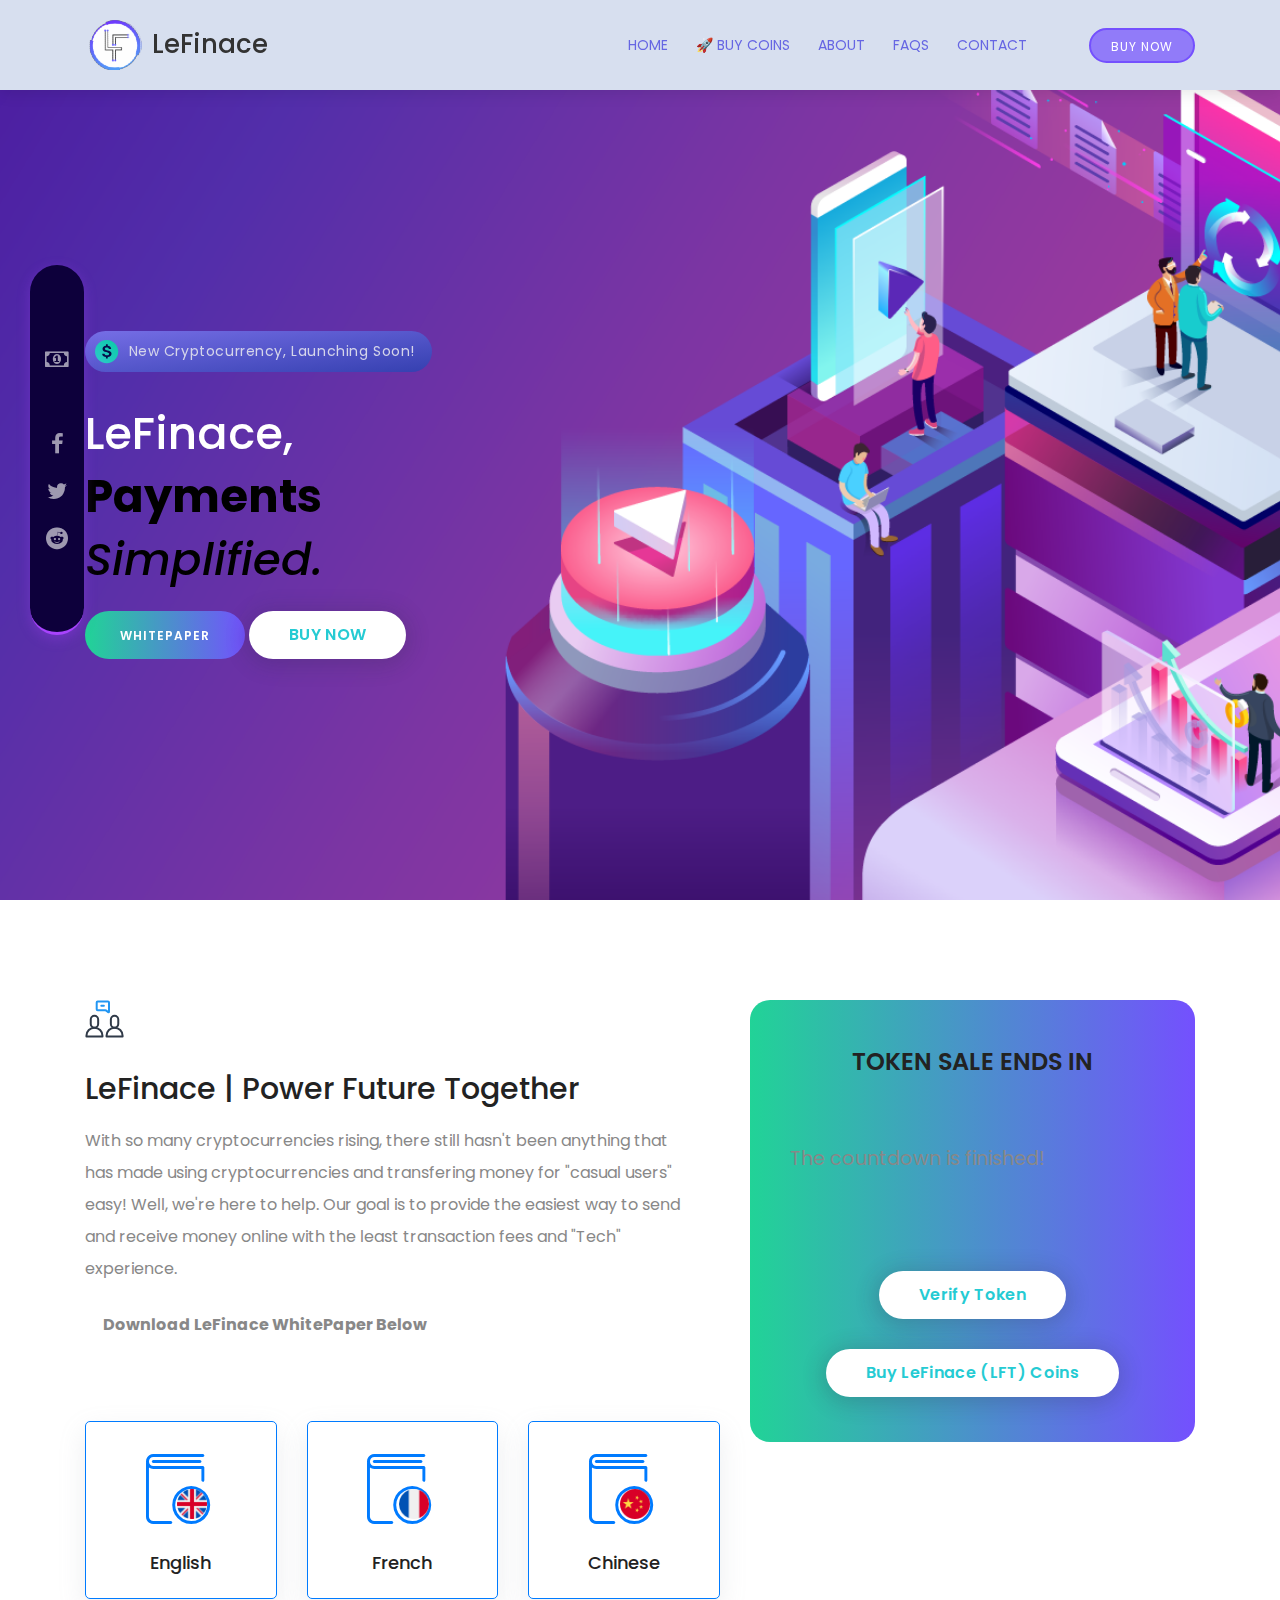
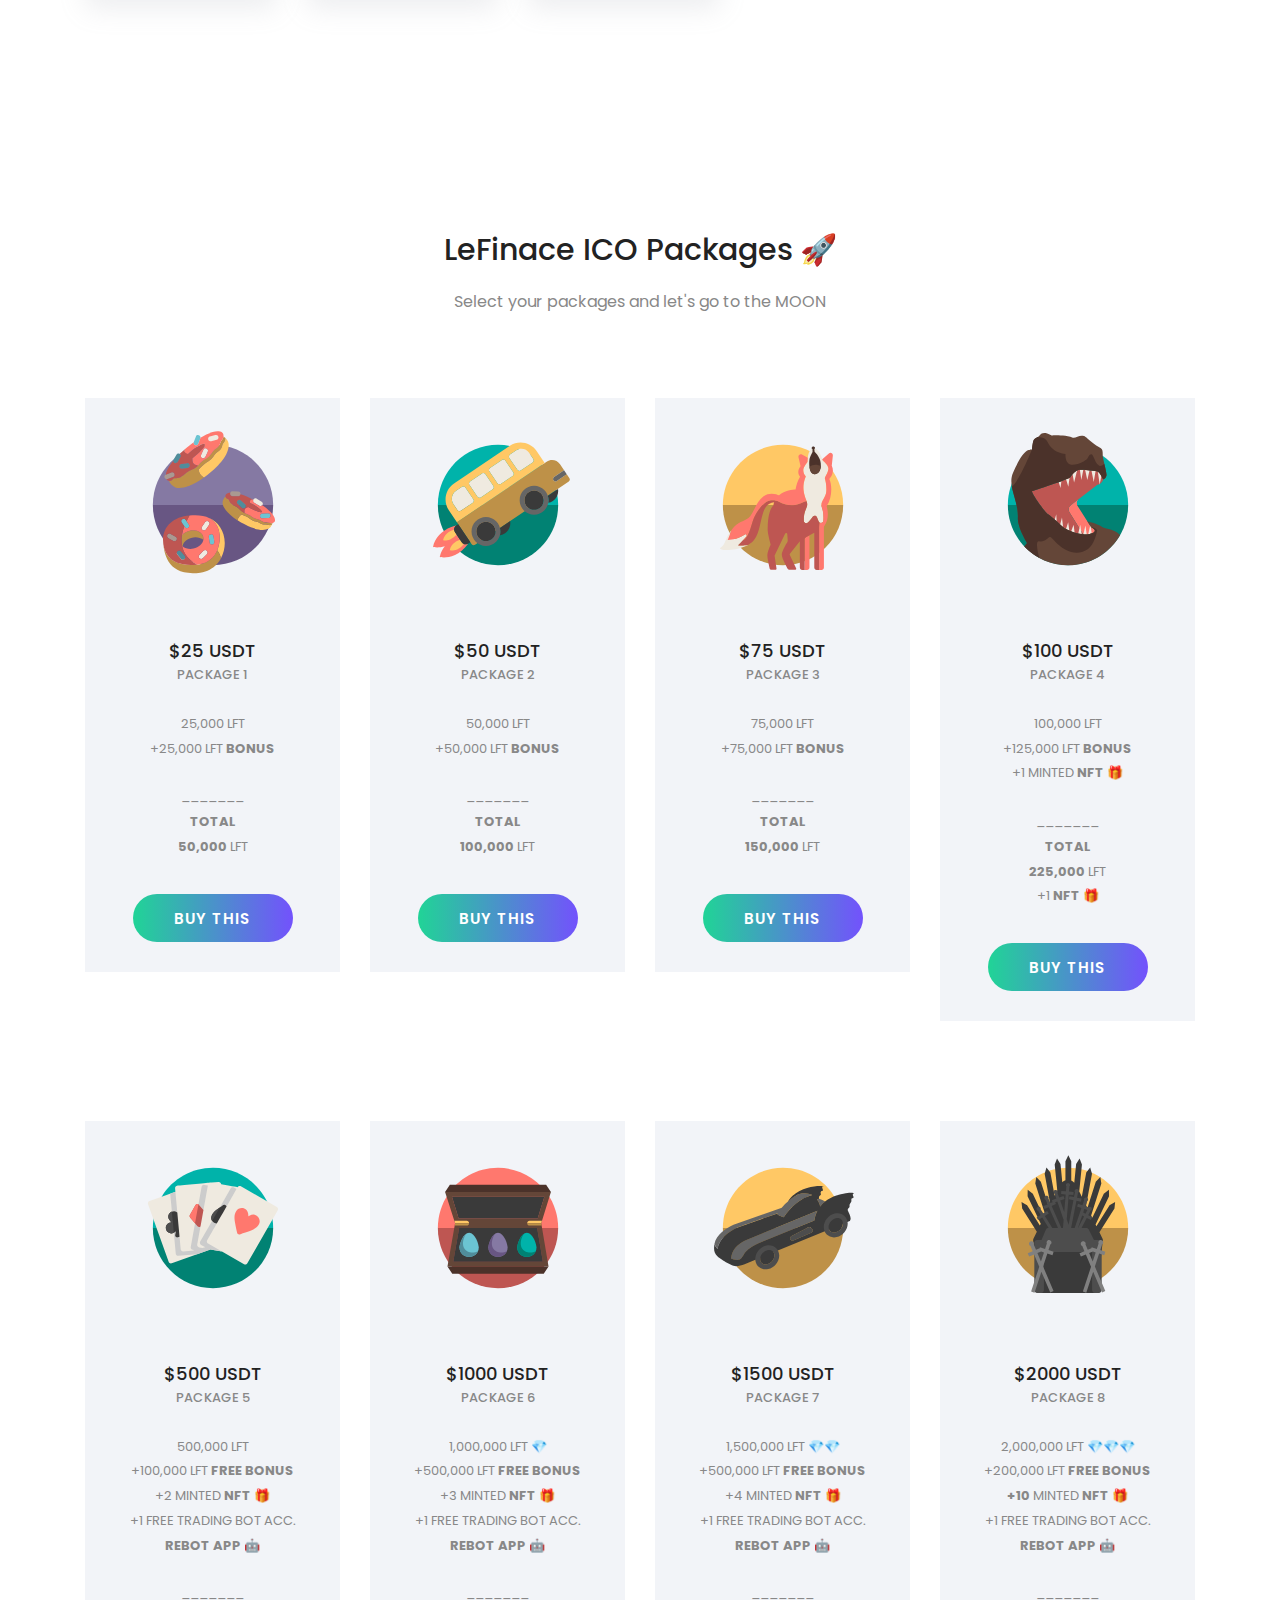
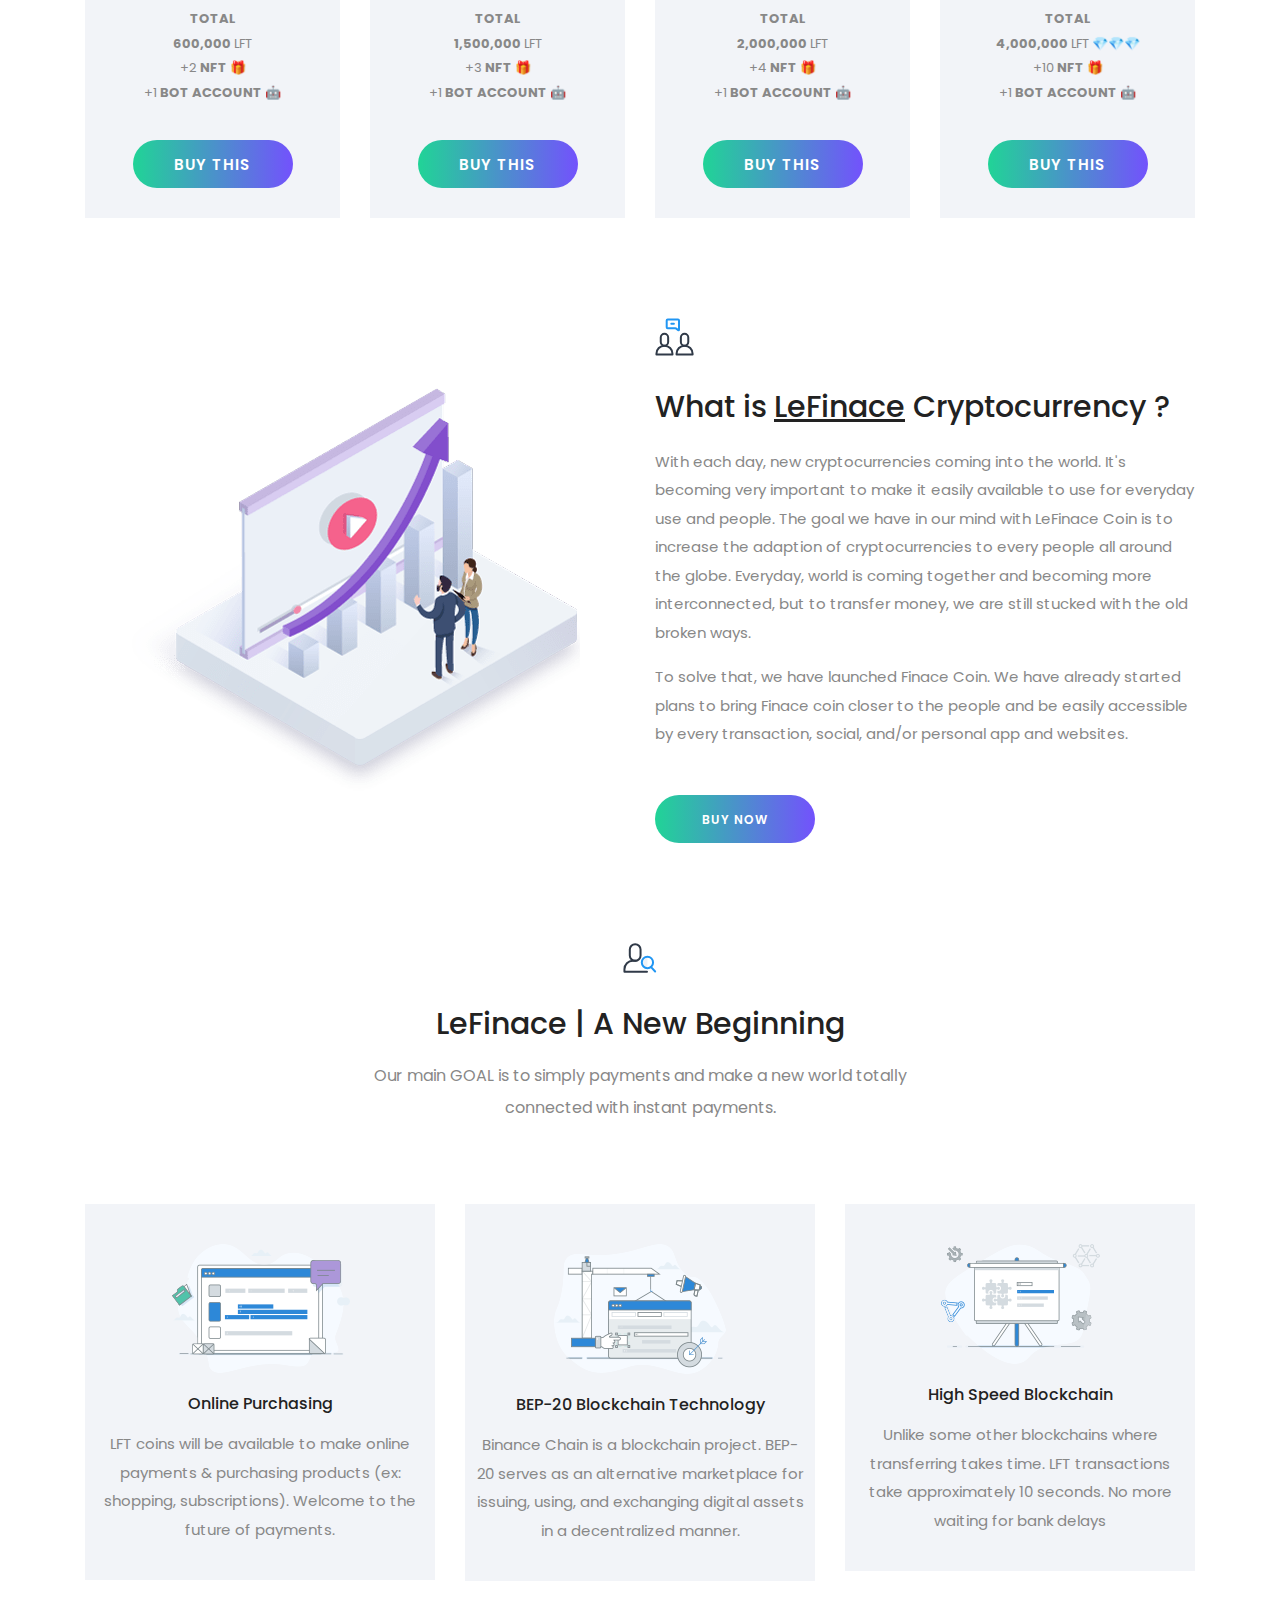
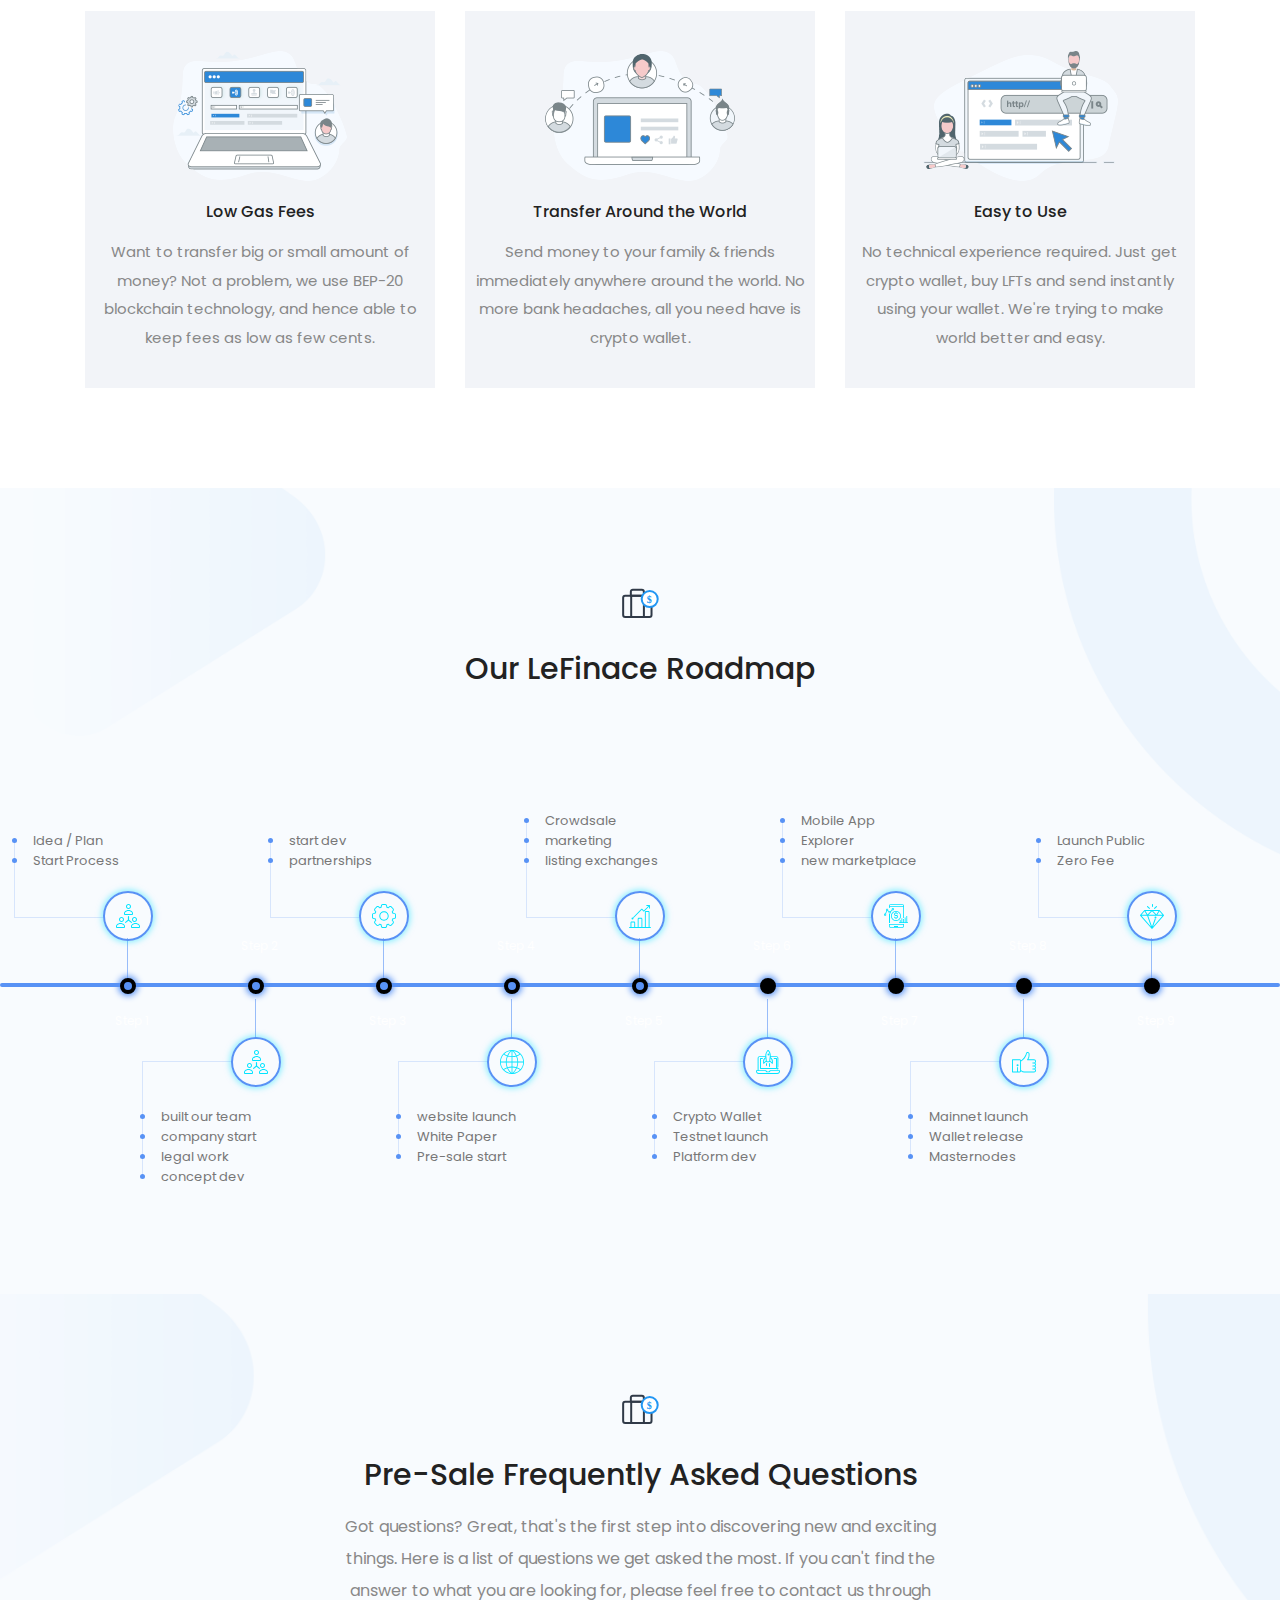
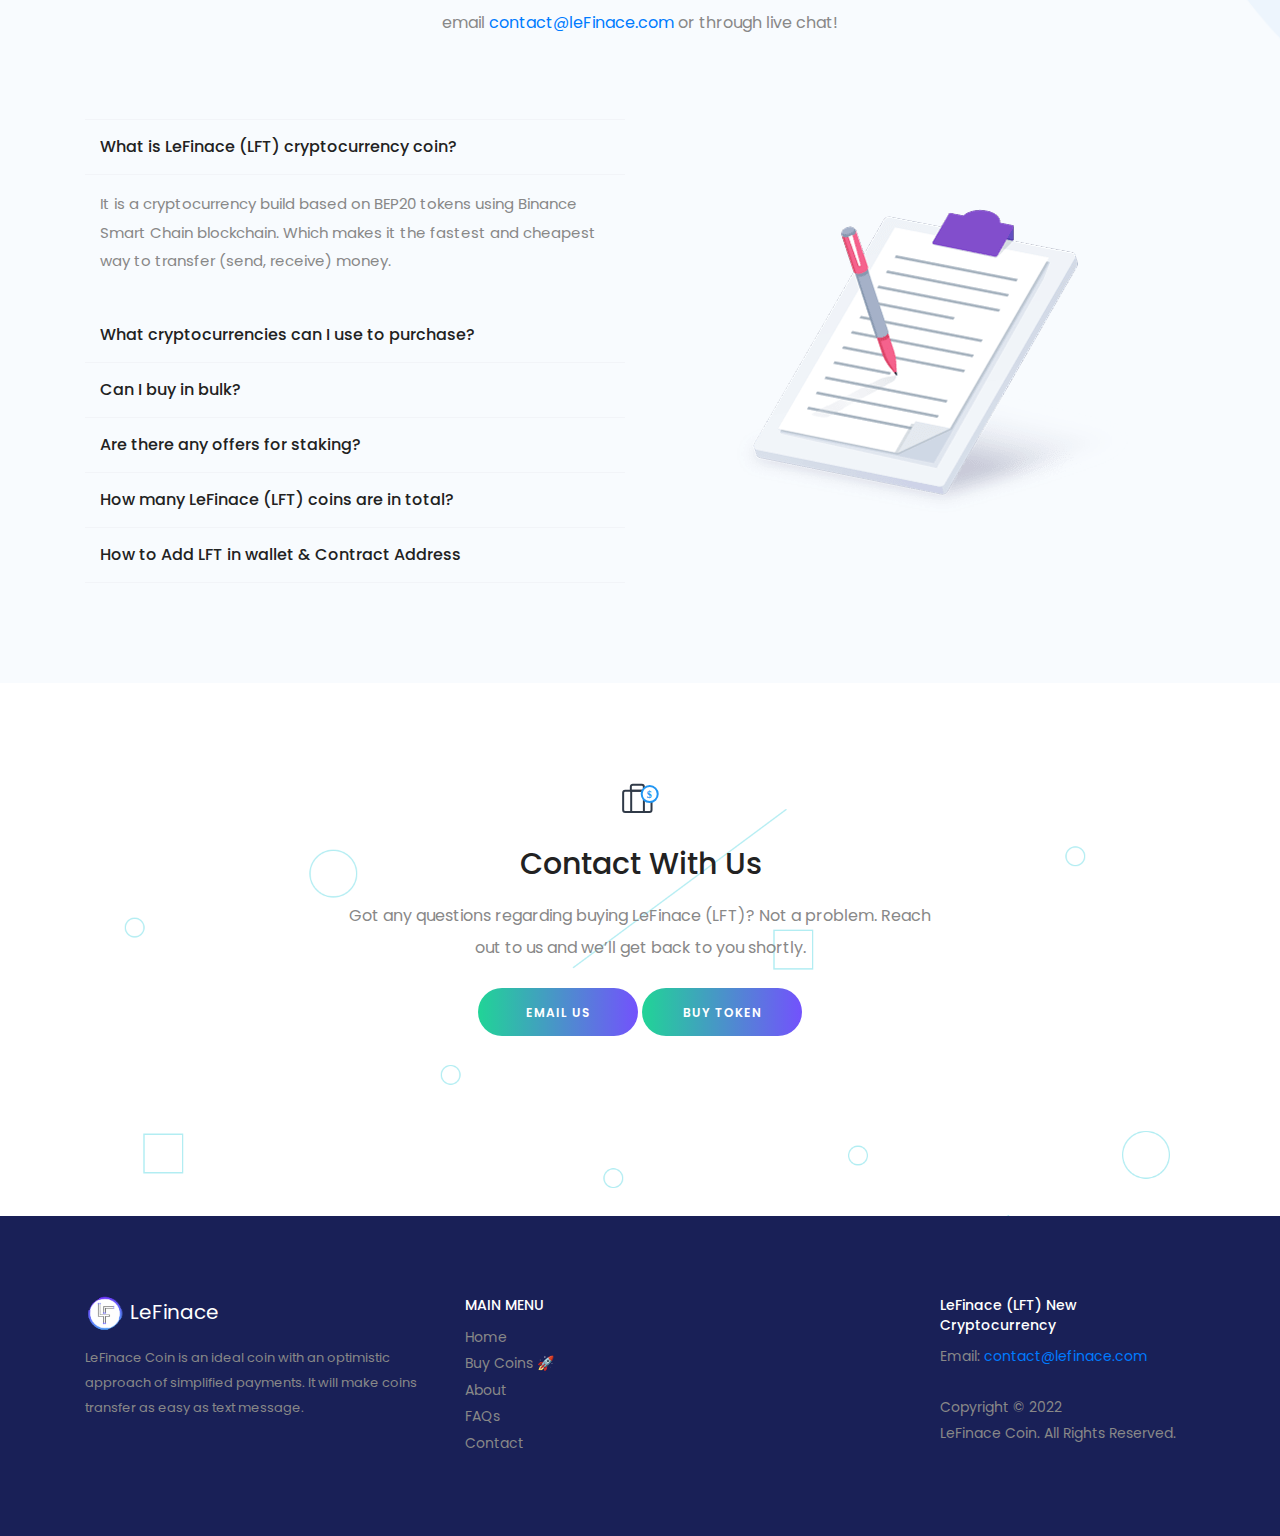
==== commit 112d3fbd: "u" ====
--- a/index.html
+++ b/index.html
@@ -58,7 +58,7 @@
                         <!-- Nav Start -->
                         <div class="classynav">
                             <ul id="nav">
-                                <li><a href="#home" style="color:#6666e3">Home</a></li>
+                                <li><a href="#" style="color:#6666e3">Home</a></li>
                                 <li><a href="#pricing" style="color:#6666e3">🚀 Buy Coins</a></li>
                                 <li><a href="#about" style="color:#6666e3">About</a></li>
                                 <li><a href="#faq" style="color:#6666e3">FAQs</a></li>
@@ -660,7 +660,6 @@
     </section>
     <!-- ##### Our roadmap Area End ##### -->
    
-
     <!-- ##### FAQ & Timeline Area Start ##### -->
     <div class="faq-timeline-area section-padding-100" id="faq">
         <div class="container">
@@ -728,6 +727,7 @@
     </div>
     <!-- ##### FAQ & Timeline Area End ##### -->
 
+
     <!-- ##### Footer Area Start ##### -->
     <footer class="footer-area bg-img" style="background-image: url(img/core-img/pattern.png);">
 
@@ -794,7 +794,7 @@
                                 <h5>LeFinace (LFT) New Cryptocurrency</h5>
                                 <p>Email: <a href="mailto:contact@lefinace.com" target="_blank">contact@lefinace.com</a></p>
 								<br/>
-                                <p>Copyright &copy; 2022<br/> LeFinace Coin. All Rights Reserved.</p></p>
+                                <p>Copyright &copy; 2022<br/> LeFinace Coin. All Rights Reserved.</p>
                             </div>
                         </div>
                     </div>
--- a/css/style.css
+++ b/css/style.css
@@ -71,7 +71,7 @@
     padding: 0;
 }
 
-html,body
+html
 {
     width: 100%;
     height: 100%;
